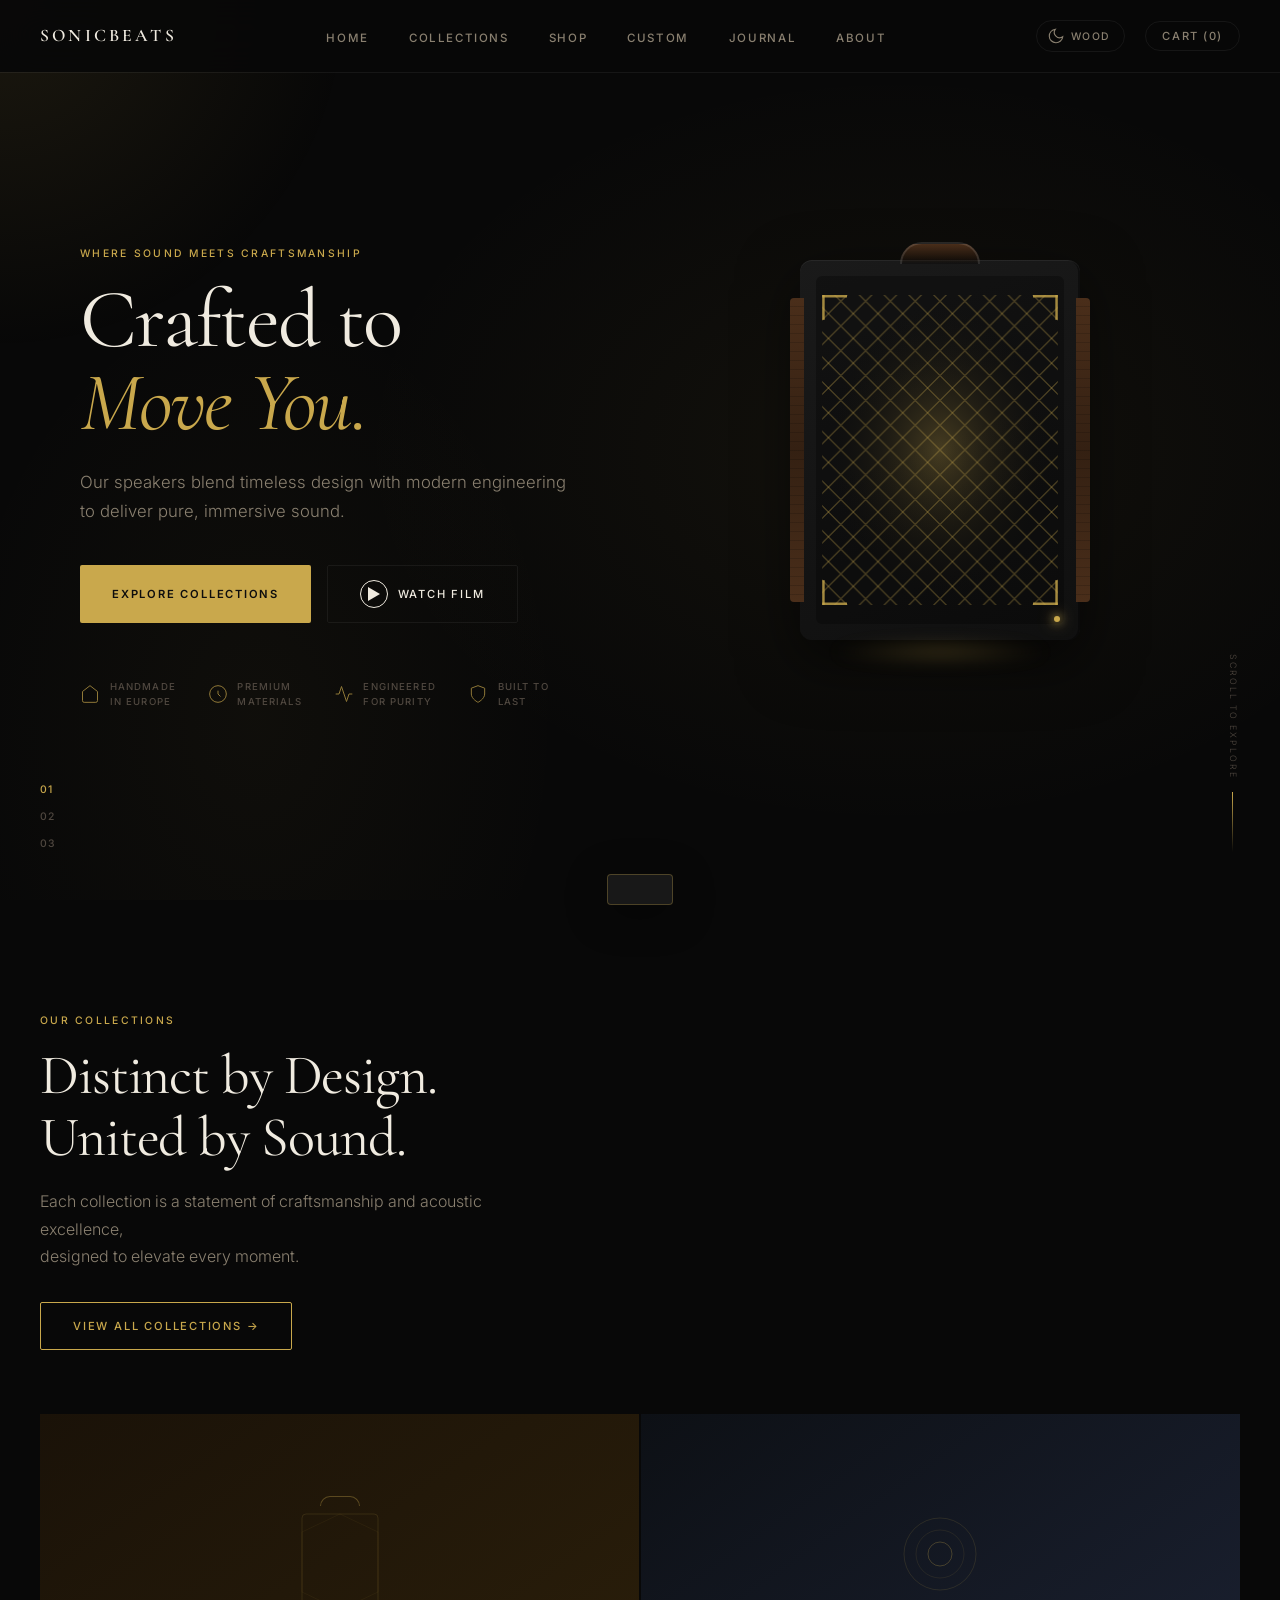
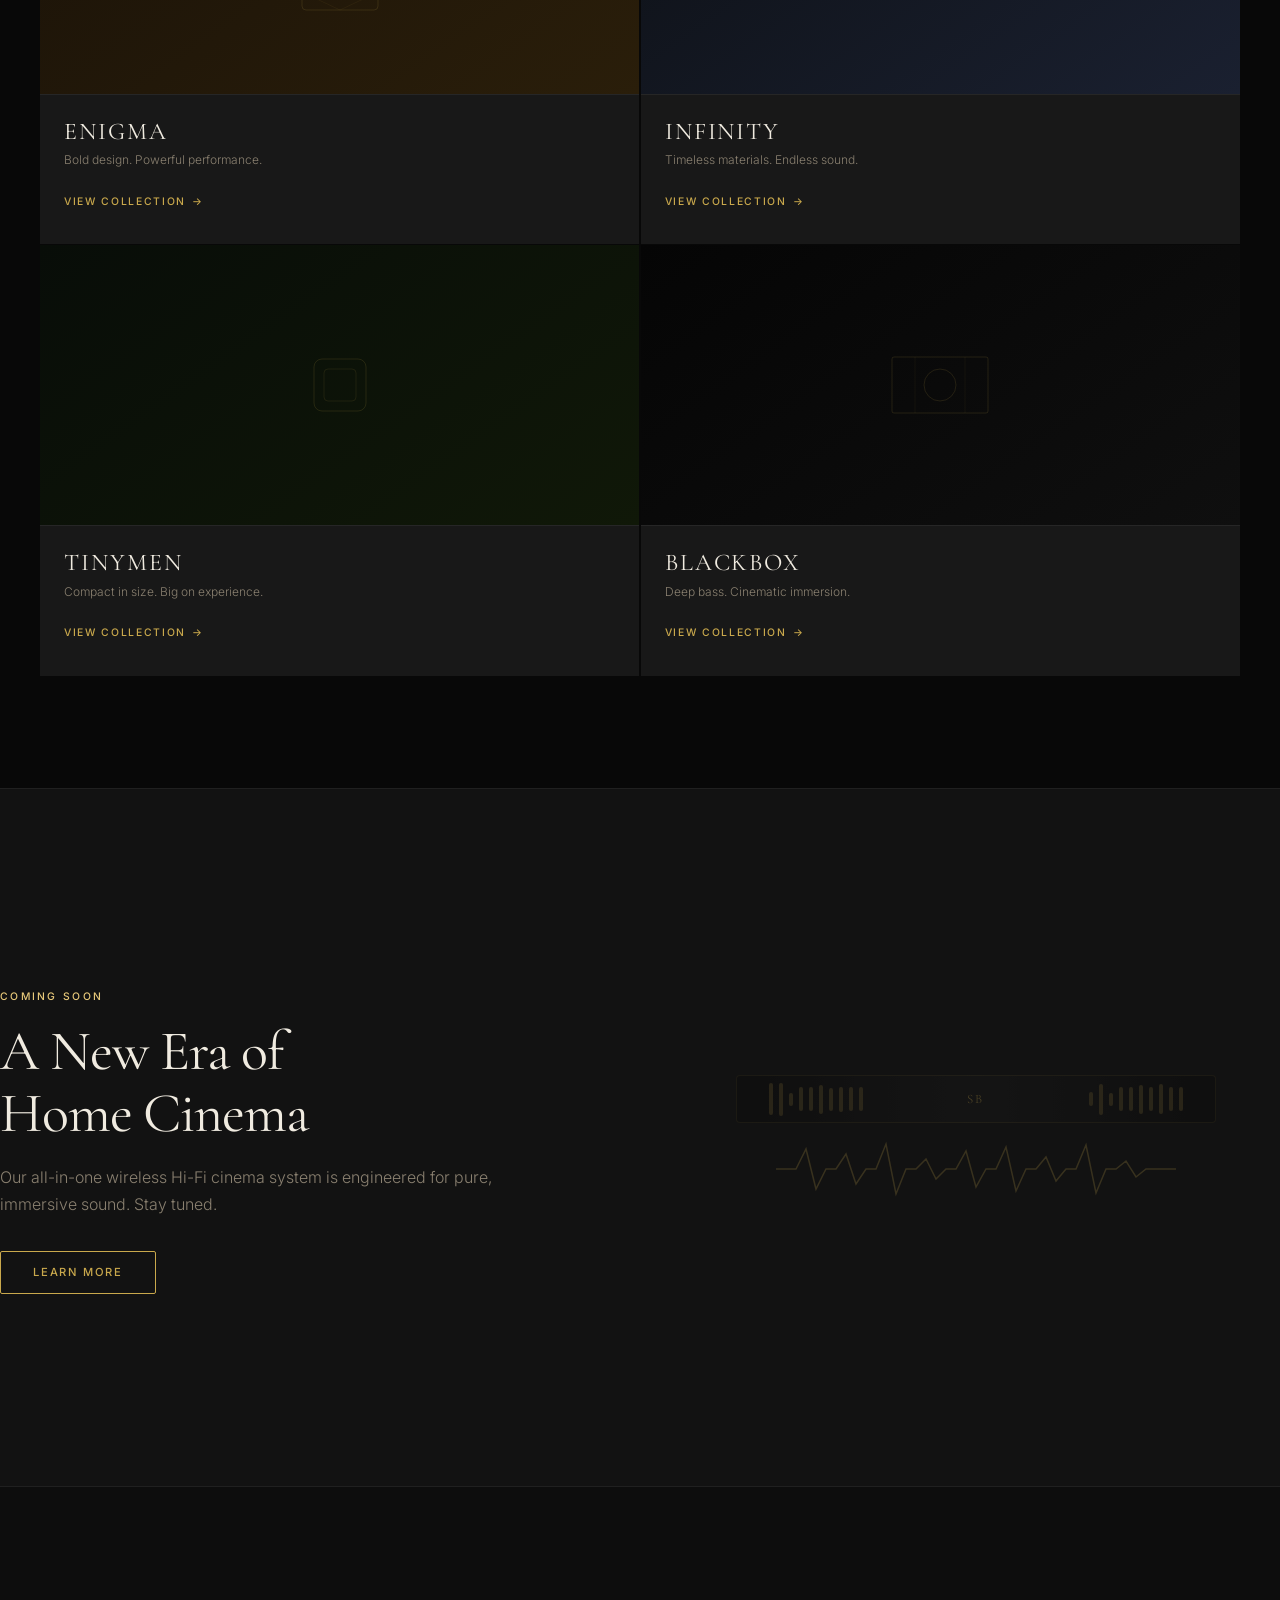
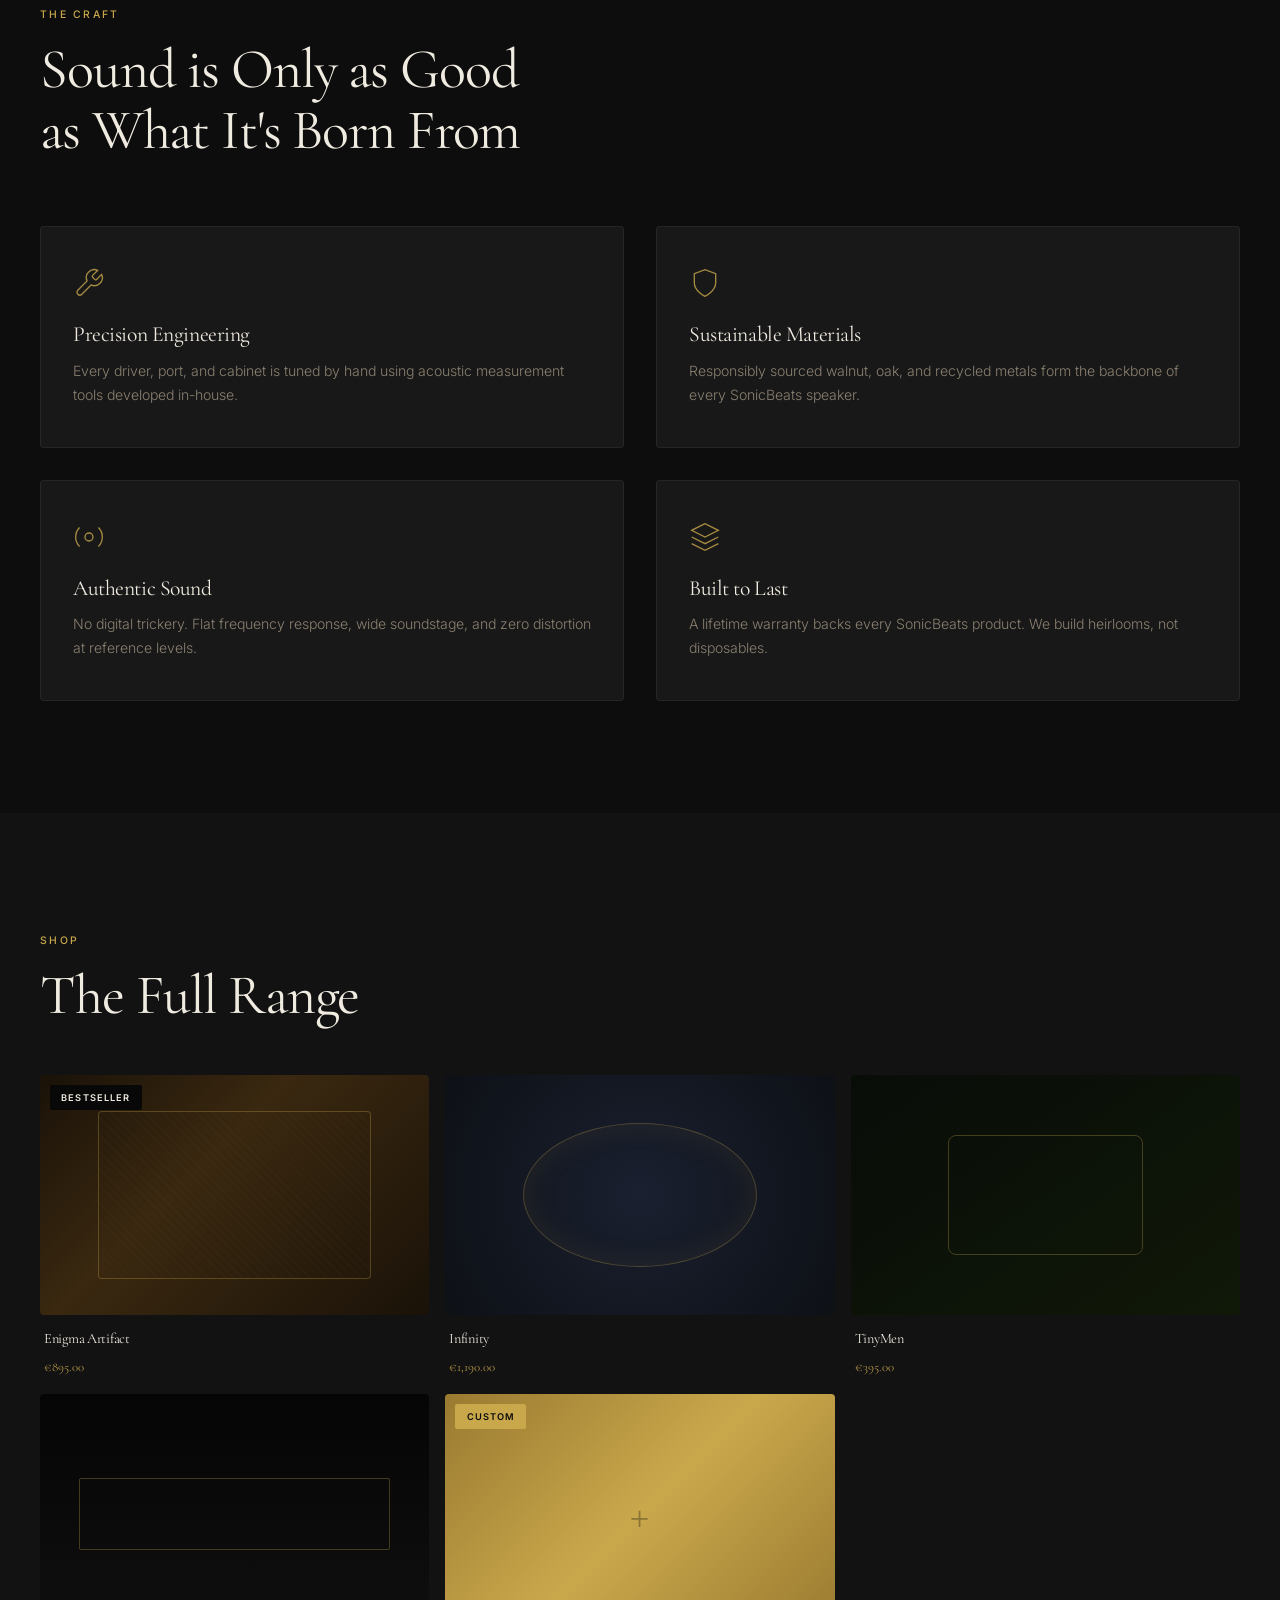
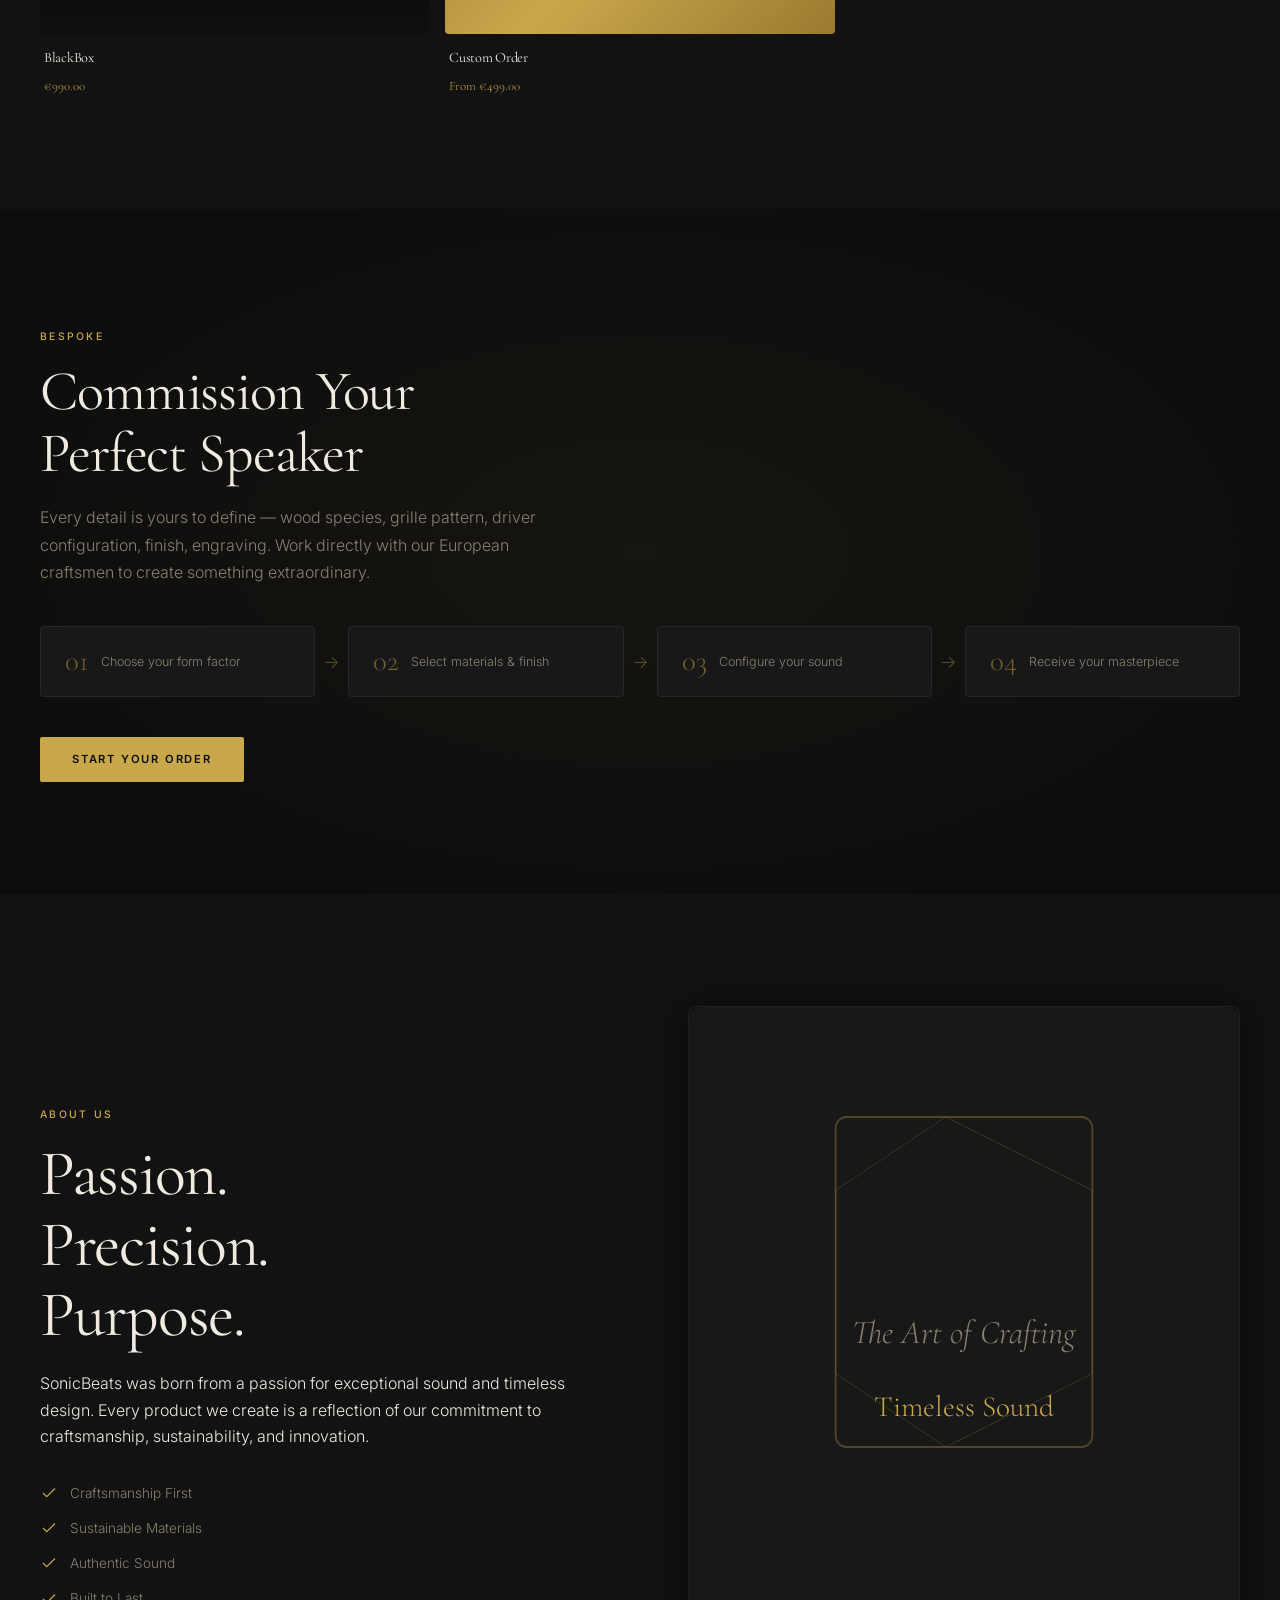
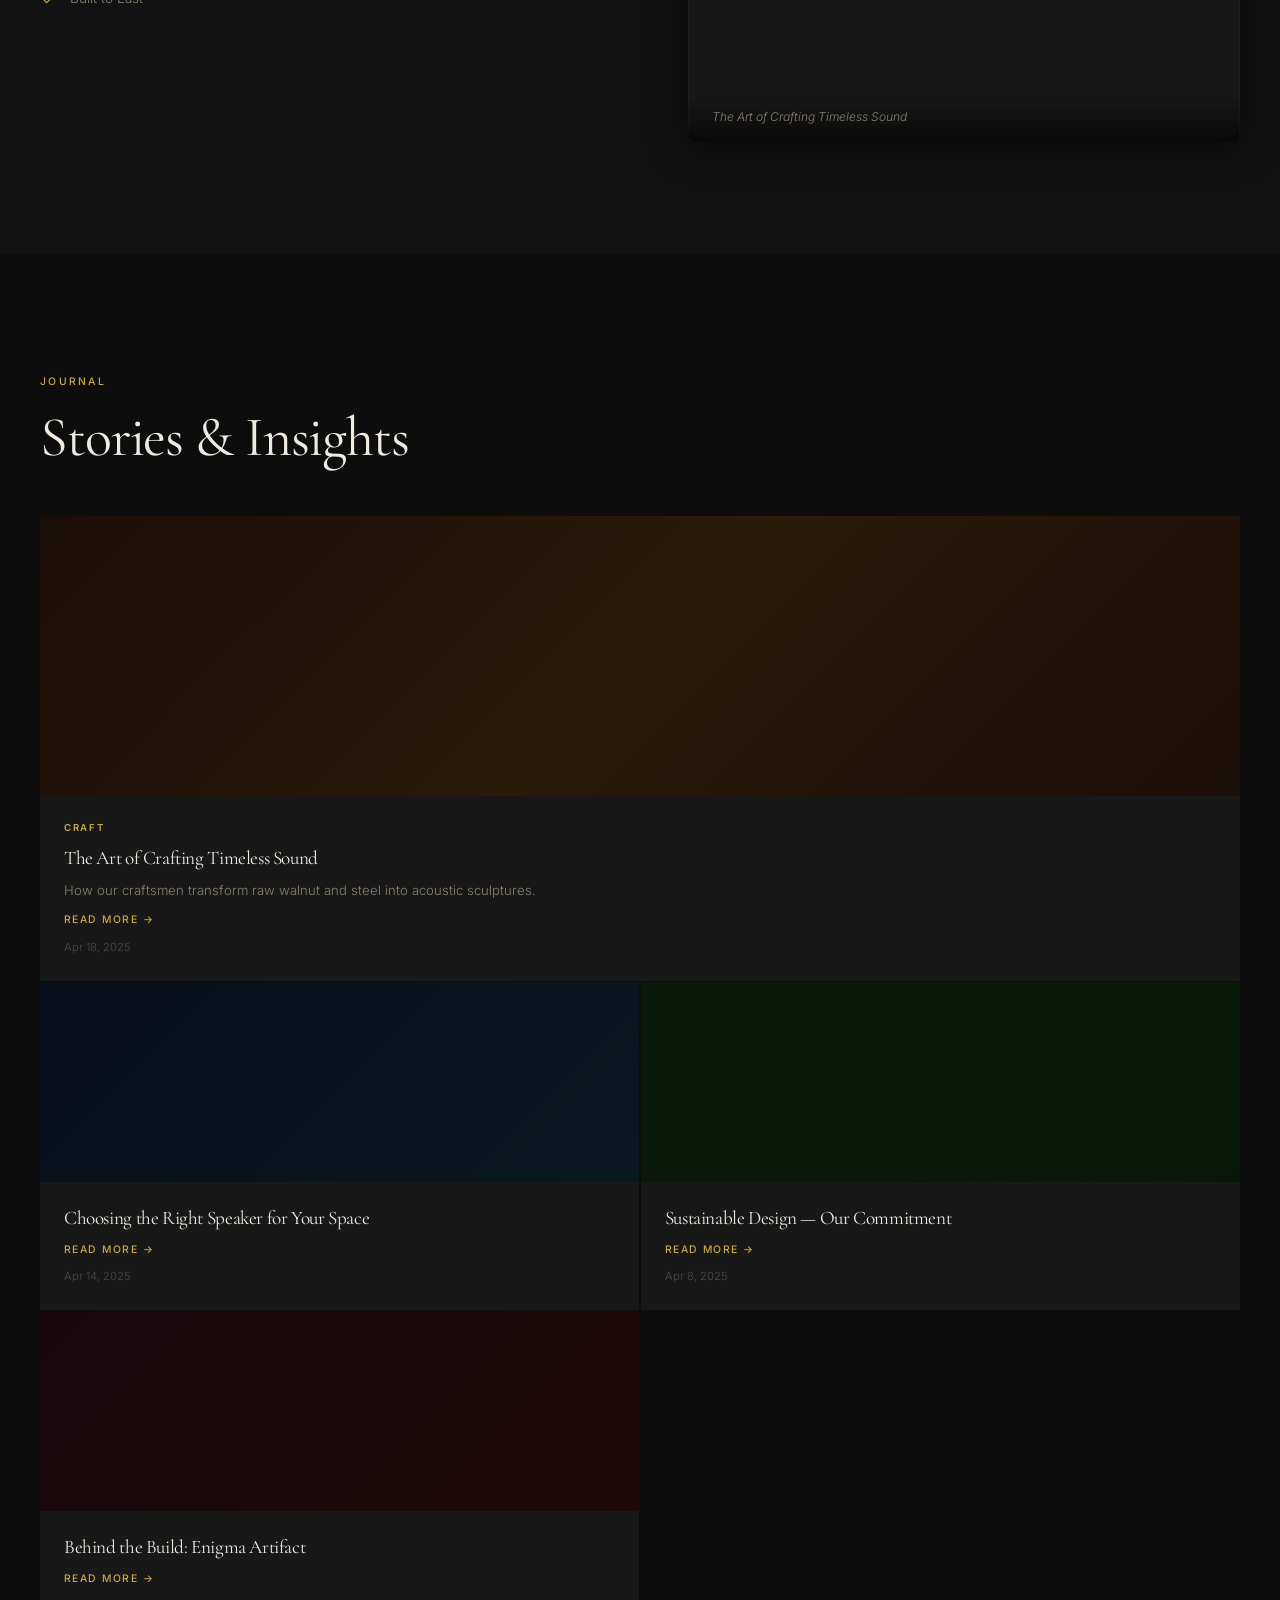
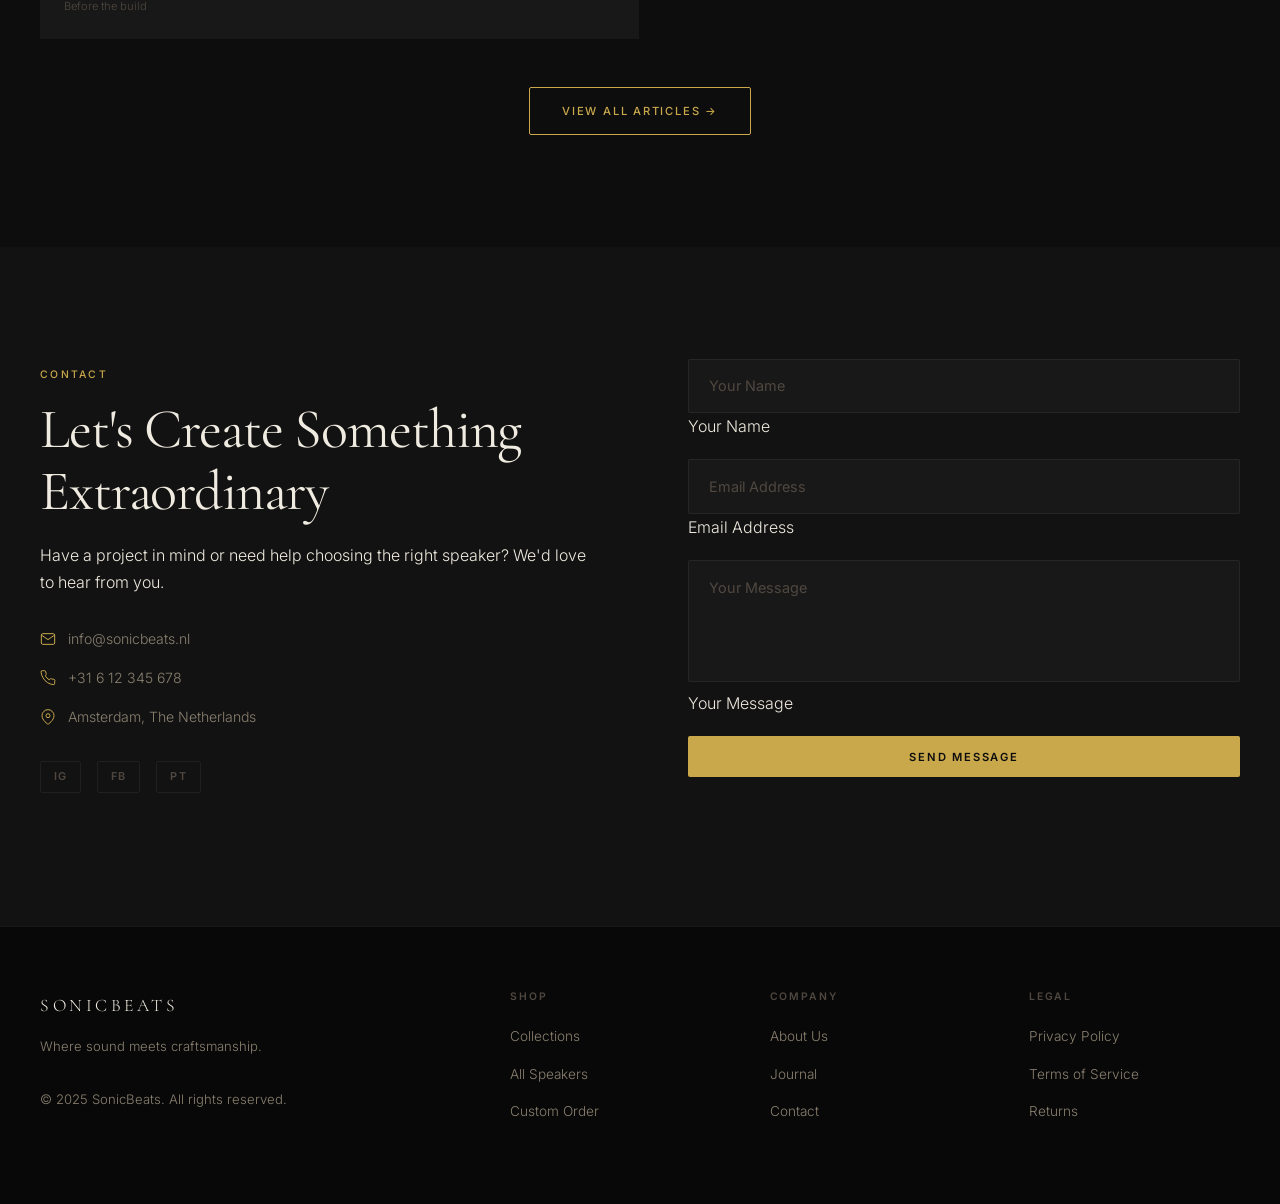
==== index.html @ d0ea94b8 "Initial Commit" ====
<!DOCTYPE html>
<html lang="en" data-theme="dark">
<head>
  <meta charset="UTF-8" />
  <meta name="viewport" content="width=device-width, initial-scale=1.0" />

  <!-- ============================================================
       PRIMARY SEO META
       Top-ranked keyword clusters for custom/luxury speaker search:
       1.  custom bluetooth speakers
       2.  handcrafted luxury speakers
       3.  bespoke audio equipment
       4.  artisan speaker design
       5.  premium custom sound system
       6.  handmade wooden speakers
       7.  personalized audio speakers
       8.  high-end custom speakers
       9.  custom speaker commission
       10. luxury handmade bluetooth speaker
  ============================================================ -->
  <title>SonicBeats — Handcrafted Custom Luxury Speakers | Bespoke Audio Equipment</title>
  <meta name="description" content="Commission a one-of-a-kind handcrafted Bluetooth speaker. SonicBeats blends artisan woodwork with premium audio engineering to deliver bespoke, luxury sound systems made in Europe." />
  <meta name="keywords" content="custom bluetooth speakers, handcrafted luxury speakers, bespoke audio equipment, artisan speaker design, premium custom sound system, handmade wooden speakers, personalized audio speakers, high-end custom speakers, custom speaker commission, luxury handmade bluetooth speaker, custom speaker order" />
  <meta name="author" content="SonicBeats" />
  <meta name="robots" content="index, follow" />
  <link rel="canonical" href="https://sonicbeats.com/" />

  <!-- Open Graph -->
  <meta property="og:type" content="website" />
  <meta property="og:title" content="SonicBeats — Handcrafted Custom Luxury Speakers" />
  <meta property="og:description" content="Commission a bespoke, handcrafted Bluetooth speaker. Premium audio meets artisan craftsmanship." />
  <meta property="og:url" content="https://sonicbeats.com/" />
  <meta property="og:site_name" content="SonicBeats" />

  <!-- Twitter Card -->
  <meta name="twitter:card" content="summary_large_image" />
  <meta name="twitter:title" content="SonicBeats — Handcrafted Custom Luxury Speakers" />
  <meta name="twitter:description" content="Commission a bespoke, handcrafted Bluetooth speaker. Premium audio meets artisan craftsmanship." />

  <!-- Fonts -->
  <link rel="preconnect" href="https://fonts.googleapis.com" />
  <link rel="preconnect" href="https://fonts.gstatic.com" crossorigin />
  <link href="https://fonts.googleapis.com/css2?family=Cormorant+Garamond:ital,wght@0,300;0,400;0,500;0,600;1,300;1,400&family=Inter:wght@300;400;500;600&family=Space+Grotesk:wght@300;400;500&display=swap" rel="stylesheet" />

  <!-- Styles -->
  <link rel="stylesheet" href="css/styles.css" />

  <!-- Structured Data -->
  <script type="application/ld+json">
  {
    "@context": "https://schema.org",
    "@type": "Store",
    "name": "SonicBeats",
    "description": "Handcrafted custom luxury Bluetooth speakers made in Europe",
    "url": "https://sonicbeats.com",
    "productLine": [
      { "@type": "Product", "name": "Enigma Artifact", "description": "Bold design. Powerful performance. Custom Bluetooth speaker." },
      { "@type": "Product", "name": "Infinity", "description": "Timeless materials. Endless sound." },
      { "@type": "Product", "name": "TinyMen", "description": "Compact in size. Big on experience." },
      { "@type": "Product", "name": "BlackBox", "description": "Deep bass. Cinematic immersion." }
    ]
  }
  </script>
</head>

<body>
  <!-- ── Ambient cursor light ── -->
  <div id="cursor-light" aria-hidden="true"></div>

  <!-- ── Cart drawer ── -->
  <aside id="cart-drawer" class="cart-drawer" aria-label="Shopping Cart" aria-hidden="true">
    <div class="cart-drawer__inner">
      <div class="cart-drawer__header">
        <span class="cart-drawer__title">Your Cart</span>
        <button class="cart-drawer__close" id="cart-close" aria-label="Close cart">✕</button>
      </div>
      <div class="cart-drawer__empty">
        <p>Your cart is empty.</p>
        <a href="#collections" class="btn btn--primary cart-drawer__cta">EXPLORE COLLECTIONS</a>
      </div>
    </div>
  </aside>
  <div id="cart-overlay" class="cart-overlay" aria-hidden="true"></div>

  <!-- ================================================================
       NAVIGATION
  ================================================================ -->
  <header id="site-header" class="site-header">
    <nav class="nav container" aria-label="Main navigation">
      <a href="#" class="nav__logo" aria-label="SonicBeats home">SONICBEATS</a>

      <ul class="nav__links" role="list">
        <li><a href="#" class="nav__link nav__link--active">Home</a></li>
        <li><a href="#collections" class="nav__link">Collections</a></li>
        <li><a href="#shop" class="nav__link">Shop</a></li>
        <li><a href="#custom" class="nav__link">Custom</a></li>
        <li><a href="#journal" class="nav__link">Journal</a></li>
        <li><a href="#about" class="nav__link">About</a></li>
      </ul>

      <div class="nav__actions">
        <!-- Theme toggle -->
        <button class="theme-toggle" id="theme-toggle" aria-label="Toggle light/dark mode" title="Toggle wood/dark theme">
          <span class="theme-toggle__icon theme-toggle__icon--dark">
            <!-- Moon icon -->
            <svg width="18" height="18" viewBox="0 0 24 24" fill="none" stroke="currentColor" stroke-width="1.5">
              <path d="M21 12.79A9 9 0 1 1 11.21 3a7 7 0 0 0 9.79 9.79z"/>
            </svg>
          </span>
          <span class="theme-toggle__icon theme-toggle__icon--light">
            <!-- Sun icon -->
            <svg width="18" height="18" viewBox="0 0 24 24" fill="none" stroke="currentColor" stroke-width="1.5">
              <circle cx="12" cy="12" r="5"/>
              <line x1="12" y1="1" x2="12" y2="3"/><line x1="12" y1="21" x2="12" y2="23"/>
              <line x1="4.22" y1="4.22" x2="5.64" y2="5.64"/><line x1="18.36" y1="18.36" x2="19.78" y2="19.78"/>
              <line x1="1" y1="12" x2="3" y2="12"/><line x1="21" y1="12" x2="23" y2="12"/>
              <line x1="4.22" y1="19.78" x2="5.64" y2="18.36"/><line x1="18.36" y1="5.64" x2="19.78" y2="4.22"/>
            </svg>
          </span>
          <span class="theme-toggle__label">WOOD</span>
        </button>

        <button class="nav__cart" id="cart-btn" aria-label="Open cart">
          CART (<span id="cart-count">0</span>)
        </button>

        <button class="nav__hamburger" id="menu-toggle" aria-label="Open menu" aria-expanded="false">
          <span></span><span></span><span></span>
        </button>
      </div>
    </nav>

    <!-- Mobile menu -->
    <div class="mobile-menu" id="mobile-menu" aria-hidden="true">
      <ul role="list">
        <li><a href="#" class="mobile-menu__link">Home</a></li>
        <li><a href="#collections" class="mobile-menu__link">Collections</a></li>
        <li><a href="#shop" class="mobile-menu__link">Shop</a></li>
        <li><a href="#custom" class="mobile-menu__link">Custom</a></li>
        <li><a href="#journal" class="mobile-menu__link">Journal</a></li>
        <li><a href="#about" class="mobile-menu__link">About</a></li>
      </ul>
    </div>
  </header>

  <!-- ================================================================
       MAIN CONTENT
  ================================================================ -->
  <main id="main">

    <!-- ── HERO ── -->
    <section id="hero" class="hero section--full">
      <div class="hero__content container reveal">
        <span class="eyebrow">WHERE SOUND MEETS CRAFTSMANSHIP</span>
        <h1 class="hero__headline">
          Crafted to<br />
          <em class="hero__headline--accent">Move You.</em>
        </h1>
        <p class="hero__sub">
          Our speakers blend timeless design with modern engineering<br />
          to deliver pure, immersive sound.
        </p>
        <div class="hero__cta">
          <a href="#collections" class="btn btn--primary">EXPLORE COLLECTIONS</a>
          <button class="btn btn--ghost" id="watch-film-btn">
            <span class="btn--ghost__play">
              <svg width="12" height="14" viewBox="0 0 12 14" fill="currentColor"><path d="M0 0l12 7-12 7z"/></svg>
            </span>
            WATCH FILM
          </button>
        </div>
        <div class="hero__badges">
          <div class="hero__badge">
            <svg width="20" height="20" viewBox="0 0 24 24" fill="none" stroke="currentColor" stroke-width="1.2"><path d="M3 9l9-7 9 7v11a2 2 0 0 1-2 2H5a2 2 0 0 1-2-2z"/></svg>
            <span>HANDMADE<br />IN EUROPE</span>
          </div>
          <div class="hero__badge">
            <svg width="20" height="20" viewBox="0 0 24 24" fill="none" stroke="currentColor" stroke-width="1.2"><circle cx="12" cy="12" r="10"/><path d="M12 8v4l3 3"/></svg>
            <span>PREMIUM<br />MATERIALS</span>
          </div>
          <div class="hero__badge">
            <svg width="20" height="20" viewBox="0 0 24 24" fill="none" stroke="currentColor" stroke-width="1.2"><polyline points="22 12 18 12 15 21 9 3 6 12 2 12"/></svg>
            <span>ENGINEERED<br />FOR PURITY</span>
          </div>
          <div class="hero__badge">
            <svg width="20" height="20" viewBox="0 0 24 24" fill="none" stroke="currentColor" stroke-width="1.2"><path d="M12 22s8-4 8-10V5l-8-3-8 3v7c0 6 8 10 8 10z"/></svg>
            <span>BUILT TO<br />LAST</span>
          </div>
        </div>
      </div>

      <!-- Animated speaker -->
      <div class="hero__visual">
        <div class="speaker-stage" id="hero-speaker" role="img" aria-label="SonicBeats Enigma Artifact speaker">
          <div class="speaker-body">
            <div class="speaker-handle"></div>
            <div class="speaker-face">
              <!-- Geometric lattice grille -->
              <svg class="speaker-grille" viewBox="0 0 200 260" xmlns="http://www.w3.org/2000/svg" aria-hidden="true">
                <defs>
                  <pattern id="lattice" x="0" y="0" width="20" height="20" patternUnits="userSpaceOnUse">
                    <path d="M0,10 L10,0 L20,10 L10,20 Z" fill="none" stroke="currentColor" stroke-width="0.8" opacity="0.6"/>
                  </pattern>
                  <radialGradient id="grillGlow" cx="50%" cy="50%" r="50%">
                    <stop offset="0%" stop-color="var(--accent-gold)" stop-opacity="0.3"/>
                    <stop offset="100%" stop-color="transparent"/>
                  </radialGradient>
                </defs>
                <rect x="5" y="5" width="190" height="250" rx="8" fill="url(#lattice)" />
                <rect x="5" y="5" width="190" height="250" rx="8" fill="url(#grillGlow)" />
                <!-- Corner accents -->
                <rect x="5" y="5" width="20" height="2" fill="var(--accent-gold)" opacity="0.8"/>
                <rect x="5" y="5" width="2" height="20" fill="var(--accent-gold)" opacity="0.8"/>
                <rect x="175" y="5" width="20" height="2" fill="var(--accent-gold)" opacity="0.8"/>
                <rect x="193" y="5" width="2" height="20" fill="var(--accent-gold)" opacity="0.8"/>
                <rect x="5" y="253" width="20" height="2" fill="var(--accent-gold)" opacity="0.8"/>
                <rect x="5" y="235" width="2" height="20" fill="var(--accent-gold)" opacity="0.8"/>
                <rect x="175" y="253" width="20" height="2" fill="var(--accent-gold)" opacity="0.8"/>
                <rect x="193" y="235" width="2" height="20" fill="var(--accent-gold)" opacity="0.8"/>
              </svg>
            </div>
            <div class="speaker-side-panel speaker-side-panel--left">
              <div class="speaker-wood-grain"></div>
            </div>
            <div class="speaker-side-panel speaker-side-panel--right">
              <div class="speaker-wood-grain"></div>
            </div>
            <!-- Glowing base -->
            <div class="speaker-base-glow"></div>
            <!-- Status light -->
            <div class="speaker-status-light"></div>
          </div>
          <!-- Ambient rings -->
          <div class="speaker-ring speaker-ring--1" aria-hidden="true"></div>
          <div class="speaker-ring speaker-ring--2" aria-hidden="true"></div>
          <div class="speaker-ring speaker-ring--3" aria-hidden="true"></div>
        </div>
      </div>

      <!-- Scroll indicator -->
      <div class="hero__scroll-cue" aria-hidden="true">
        <span>SCROLL TO EXPLORE</span>
        <div class="scroll-line"></div>
      </div>

      <!-- Slide numbers -->
      <div class="hero__slides" aria-hidden="true">
        <span class="hero__slide hero__slide--active">01</span>
        <span class="hero__slide">02</span>
        <span class="hero__slide">03</span>
      </div>
    </section>

    <!-- ── COLLECTIONS ── -->
    <section id="collections" class="collections section">
      <div class="container">
        <div class="collections__header reveal">
          <span class="eyebrow">OUR COLLECTIONS</span>
          <h2 class="section-title">Distinct by Design.<br />United by Sound.</h2>
          <p class="section-sub">Each collection is a statement of craftsmanship and acoustic excellence,<br />designed to elevate every moment.</p>
          <a href="#shop" class="btn btn--outline">VIEW ALL COLLECTIONS &rarr;</a>
        </div>

        <div class="collections__grid">

          <div class="collection-card reveal" data-delay="0" tabindex="0" role="article" aria-label="Enigma collection">
            <div class="collection-card__inner">
              <div class="collection-card__front">
                <div class="collection-card__visual collection-card__visual--enigma">
                  <div class="mini-speaker mini-speaker--enigma">
                    <div class="mini-speaker__handle"></div>
                    <div class="mini-speaker__body">
                      <svg viewBox="0 0 80 100" class="mini-grille"><rect x="2" y="2" width="76" height="96" rx="4" fill="none" stroke="currentColor" stroke-width="0.5" opacity="0.4"/><path d="M2,20 L40,2 L78,20 L78,80 L40,98 L2,80 Z" fill="none" stroke="currentColor" stroke-width="0.3" opacity="0.3"/></svg>
                    </div>
                  </div>
                </div>
                <div class="collection-card__info">
                  <h3 class="collection-card__name">ENIGMA</h3>
                  <p class="collection-card__tagline">Bold design. Powerful performance.</p>
                  <a href="#" class="collection-card__link">VIEW COLLECTION</a>
                </div>
              </div>
              <div class="collection-card__hover-overlay">
                <p>Starting from <strong>€895</strong></p>
                <ul>
                  <li>Battery: 18 hours</li>
                  <li>Bluetooth 5.0</li>
                  <li>Handcrafted walnut & steel</li>
                </ul>
                <a href="#" class="btn btn--primary btn--sm">EXPLORE</a>
              </div>
            </div>
          </div>

          <div class="collection-card reveal" data-delay="100" tabindex="0" role="article" aria-label="Infinity collection">
            <div class="collection-card__inner">
              <div class="collection-card__front">
                <div class="collection-card__visual collection-card__visual--infinity">
                  <div class="mini-speaker mini-speaker--infinity">
                    <div class="mini-speaker__body mini-speaker__body--round">
                      <svg viewBox="0 0 80 80" class="mini-grille"><circle cx="40" cy="40" r="36" fill="none" stroke="currentColor" stroke-width="0.5" opacity="0.4"/><circle cx="40" cy="40" r="24" fill="none" stroke="currentColor" stroke-width="0.5" opacity="0.3"/><circle cx="40" cy="40" r="12" fill="none" stroke="currentColor" stroke-width="0.8" opacity="0.5"/></svg>
                    </div>
                  </div>
                </div>
                <div class="collection-card__info">
                  <h3 class="collection-card__name">INFINITY</h3>
                  <p class="collection-card__tagline">Timeless materials. Endless sound.</p>
                  <a href="#" class="collection-card__link">VIEW COLLECTION</a>
                </div>
              </div>
              <div class="collection-card__hover-overlay">
                <p>Starting from <strong>€1,190</strong></p>
                <ul>
                  <li>360° omnidirectional sound</li>
                  <li>Marble & brass finish</li>
                  <li>Wi-Fi + Bluetooth 5.2</li>
                </ul>
                <a href="#" class="btn btn--primary btn--sm">EXPLORE</a>
              </div>
            </div>
          </div>

          <div class="collection-card reveal" data-delay="200" tabindex="0" role="article" aria-label="TinyMen collection">
            <div class="collection-card__inner">
              <div class="collection-card__front">
                <div class="collection-card__visual collection-card__visual--tinymen">
                  <div class="mini-speaker mini-speaker--tinymen">
                    <div class="mini-speaker__body mini-speaker__body--compact">
                      <svg viewBox="0 0 60 60" class="mini-grille"><rect x="4" y="4" width="52" height="52" rx="8" fill="none" stroke="currentColor" stroke-width="0.5" opacity="0.4"/><rect x="14" y="14" width="32" height="32" rx="4" fill="none" stroke="currentColor" stroke-width="0.5" opacity="0.3"/></svg>
                    </div>
                  </div>
                </div>
                <div class="collection-card__info">
                  <h3 class="collection-card__name">TINYMEN</h3>
                  <p class="collection-card__tagline">Compact in size. Big on experience.</p>
                  <a href="#" class="collection-card__link">VIEW COLLECTION</a>
                </div>
              </div>
              <div class="collection-card__hover-overlay">
                <p>Starting from <strong>€395</strong></p>
                <ul>
                  <li>Pocket-sized powerhouse</li>
                  <li>IP67 waterproof</li>
                  <li>30h battery life</li>
                </ul>
                <a href="#" class="btn btn--primary btn--sm">EXPLORE</a>
              </div>
            </div>
          </div>

          <div class="collection-card reveal" data-delay="300" tabindex="0" role="article" aria-label="BlackBox collection">
            <div class="collection-card__inner">
              <div class="collection-card__front">
                <div class="collection-card__visual collection-card__visual--blackbox">
                  <div class="mini-speaker mini-speaker--blackbox">
                    <div class="mini-speaker__body mini-speaker__body--wide">
                      <svg viewBox="0 0 100 60" class="mini-grille"><rect x="2" y="2" width="96" height="56" rx="2" fill="none" stroke="currentColor" stroke-width="0.5" opacity="0.4"/><line x1="25" y1="2" x2="25" y2="58" stroke="currentColor" stroke-width="0.3" opacity="0.3"/><line x1="75" y1="2" x2="75" y2="58" stroke="currentColor" stroke-width="0.3" opacity="0.3"/><circle cx="50" cy="30" r="16" fill="none" stroke="currentColor" stroke-width="0.5" opacity="0.4"/></svg>
                    </div>
                  </div>
                </div>
                <div class="collection-card__info">
                  <h3 class="collection-card__name">BLACKBOX</h3>
                  <p class="collection-card__tagline">Deep bass. Cinematic immersion.</p>
                  <a href="#" class="collection-card__link">VIEW COLLECTION</a>
                </div>
              </div>
              <div class="collection-card__hover-overlay">
                <p>Starting from <strong>€990</strong></p>
                <ul>
                  <li>Subwoofer integrated</li>
                  <li>Matte carbon finish</li>
                  <li>Room-filling stereo</li>
                </ul>
                <a href="#" class="btn btn--primary btn--sm">EXPLORE</a>
              </div>
            </div>
          </div>

        </div>
      </div>
    </section>

    <!-- ── CINEMA TEASER ── -->
    <section id="cinema" class="cinema section">
      <div class="cinema__bg" aria-hidden="true">
        <div class="cinema__speaker-bar">
          <div class="cinema__bar-body">
            <div class="cinema__bar-ports">
              <span></span><span></span><span></span><span></span><span></span>
              <span></span><span></span><span></span><span></span><span></span>
            </div>
            <div class="cinema__bar-center">
              <div class="cinema__bar-logo">SB</div>
            </div>
            <div class="cinema__bar-ports">
              <span></span><span></span><span></span><span></span><span></span>
              <span></span><span></span><span></span><span></span><span></span>
            </div>
          </div>
          <!-- Soundwave SVG animation -->
          <svg class="cinema__wave" viewBox="0 0 400 60" xmlns="http://www.w3.org/2000/svg" aria-hidden="true">
            <polyline class="wave-line" points="0,30 20,30 30,10 40,50 50,30 60,30 70,15 80,45 90,30 100,30 110,5 120,55 130,30 140,30 150,20 160,40 170,30 180,30 190,12 200,48 210,30 220,30 230,8 240,52 250,30 260,30 270,18 280,42 290,30 300,30 310,6 320,54 330,30 340,30 350,22 360,38 370,30 380,30 400,30" fill="none" stroke="var(--accent-gold)" stroke-width="1.5" opacity="0.6"/>
          </svg>
        </div>
      </div>
      <div class="cinema__content container reveal">
        <span class="eyebrow">COMING SOON</span>
        <h2 class="section-title">A New Era of<br />Home Cinema</h2>
        <p class="section-sub">Our all-in-one wireless Hi-Fi cinema system is engineered for pure, immersive sound. Stay tuned.</p>
        <button class="btn btn--outline">LEARN MORE</button>
      </div>
    </section>

    <!-- ── CRAFTSMANSHIP FEATURES ── -->
    <section id="craft" class="craft section">
      <div class="container">
        <div class="craft__header reveal">
          <span class="eyebrow">THE CRAFT</span>
          <h2 class="section-title">Sound is Only as Good<br />as What It's Born From</h2>
        </div>
        <div class="craft__grid">
          <div class="craft__item reveal" data-delay="0">
            <div class="craft__icon">
              <svg width="32" height="32" viewBox="0 0 24 24" fill="none" stroke="currentColor" stroke-width="1">
                <path d="M14.7 6.3a1 1 0 0 0 0 1.4l1.6 1.6a1 1 0 0 0 1.4 0l3.77-3.77a6 6 0 0 1-7.94 7.94l-6.91 6.91a2.12 2.12 0 0 1-3-3l6.91-6.91a6 6 0 0 1 7.94-7.94l-3.76 3.76z"/>
              </svg>
            </div>
            <h3>Precision Engineering</h3>
            <p>Every driver, port, and cabinet is tuned by hand using acoustic measurement tools developed in-house.</p>
          </div>
          <div class="craft__item reveal" data-delay="100">
            <div class="craft__icon">
              <svg width="32" height="32" viewBox="0 0 24 24" fill="none" stroke="currentColor" stroke-width="1">
                <path d="M12 22s8-4 8-10V5l-8-3-8 3v7c0 6 8 10 8 10z"/>
              </svg>
            </div>
            <h3>Sustainable Materials</h3>
            <p>Responsibly sourced walnut, oak, and recycled metals form the backbone of every SonicBeats speaker.</p>
          </div>
          <div class="craft__item reveal" data-delay="200">
            <div class="craft__icon">
              <svg width="32" height="32" viewBox="0 0 24 24" fill="none" stroke="currentColor" stroke-width="1">
                <circle cx="12" cy="12" r="3"/><path d="M19.07 4.93a10 10 0 0 1 0 14.14M4.93 4.93a10 10 0 0 0 0 14.14"/>
              </svg>
            </div>
            <h3>Authentic Sound</h3>
            <p>No digital trickery. Flat frequency response, wide soundstage, and zero distortion at reference levels.</p>
          </div>
          <div class="craft__item reveal" data-delay="300">
            <div class="craft__icon">
              <svg width="32" height="32" viewBox="0 0 24 24" fill="none" stroke="currentColor" stroke-width="1">
                <path d="M12 2L2 7l10 5 10-5-10-5zM2 17l10 5 10-5M2 12l10 5 10-5"/>
              </svg>
            </div>
            <h3>Built to Last</h3>
            <p>A lifetime warranty backs every SonicBeats product. We build heirlooms, not disposables.</p>
          </div>
        </div>
      </div>
    </section>

    <!-- ── SHOP PREVIEW ── -->
    <section id="shop" class="shop section">
      <div class="container">
        <div class="shop__header reveal">
          <span class="eyebrow">SHOP</span>
          <h2 class="section-title">The Full Range</h2>
        </div>
        <div class="shop__grid">
          <article class="product-card reveal" data-delay="0" tabindex="0">
            <div class="product-card__img product-card__img--enigma">
              <div class="product-card__badge">BESTSELLER</div>
              <div class="product-card__quick-add">
                <button class="btn btn--primary btn--sm add-to-cart" data-name="Enigma Artifact" data-price="895">ADD TO CART</button>
              </div>
            </div>
            <div class="product-card__info">
              <h3>Enigma Artifact</h3>
              <span class="product-card__price">€895.00</span>
            </div>
          </article>
          <article class="product-card reveal" data-delay="100" tabindex="0">
            <div class="product-card__img product-card__img--infinity">
              <div class="product-card__quick-add">
                <button class="btn btn--primary btn--sm add-to-cart" data-name="Infinity" data-price="1190">ADD TO CART</button>
              </div>
            </div>
            <div class="product-card__info">
              <h3>Infinity</h3>
              <span class="product-card__price">€1,190.00</span>
            </div>
          </article>
          <article class="product-card reveal" data-delay="200" tabindex="0">
            <div class="product-card__img product-card__img--tinymen">
              <div class="product-card__quick-add">
                <button class="btn btn--primary btn--sm add-to-cart" data-name="TinyMen" data-price="395">ADD TO CART</button>
              </div>
            </div>
            <div class="product-card__info">
              <h3>TinyMen</h3>
              <span class="product-card__price">€395.00</span>
            </div>
          </article>
          <article class="product-card reveal" data-delay="300" tabindex="0">
            <div class="product-card__img product-card__img--blackbox">
              <div class="product-card__quick-add">
                <button class="btn btn--primary btn--sm add-to-cart" data-name="BlackBox" data-price="990">ADD TO CART</button>
              </div>
            </div>
            <div class="product-card__info">
              <h3>BlackBox</h3>
              <span class="product-card__price">€990.00</span>
            </div>
          </article>
          <article class="product-card reveal" data-delay="400" tabindex="0">
            <div class="product-card__img product-card__img--custom">
              <div class="product-card__badge product-card__badge--gold">CUSTOM</div>
              <div class="product-card__quick-add">
                <a href="#custom" class="btn btn--primary btn--sm">CONFIGURE</a>
              </div>
            </div>
            <div class="product-card__info">
              <h3>Custom Order</h3>
              <span class="product-card__price">From €499.00</span>
            </div>
          </article>
        </div>
      </div>
    </section>

    <!-- ── CUSTOM ORDER CTA ── -->
    <section id="custom" class="custom-cta section">
      <div class="custom-cta__bg" aria-hidden="true"></div>
      <div class="container">
        <div class="custom-cta__content reveal">
          <span class="eyebrow">BESPOKE</span>
          <h2 class="section-title">Commission Your<br />Perfect Speaker</h2>
          <p class="section-sub">Every detail is yours to define — wood species, grille pattern, driver configuration, finish, engraving. Work directly with our European craftsmen to create something extraordinary.</p>
          <div class="custom-cta__steps">
            <div class="custom-step"><span class="custom-step__num">01</span><p>Choose your form factor</p></div>
            <div class="custom-step__arrow">&rarr;</div>
            <div class="custom-step"><span class="custom-step__num">02</span><p>Select materials &amp; finish</p></div>
            <div class="custom-step__arrow">&rarr;</div>
            <div class="custom-step"><span class="custom-step__num">03</span><p>Configure your sound</p></div>
            <div class="custom-step__arrow">&rarr;</div>
            <div class="custom-step"><span class="custom-step__num">04</span><p>Receive your masterpiece</p></div>
          </div>
          <a href="#contact" class="btn btn--primary">START YOUR ORDER</a>
        </div>
      </div>
    </section>

    <!-- ── ABOUT ── -->
    <section id="about" class="about section">
      <div class="container">
        <div class="about__grid">
          <div class="about__text reveal">
            <span class="eyebrow">ABOUT US</span>
            <h2 class="section-title">Passion.<br />Precision.<br />Purpose.</h2>
            <p>SonicBeats was born from a passion for exceptional sound and timeless design. Every product we create is a reflection of our commitment to craftsmanship, sustainability, and innovation.</p>
            <div class="about__values">
              <div class="about__value">
                <svg width="18" height="18" viewBox="0 0 24 24" fill="none" stroke="currentColor" stroke-width="1.5"><polyline points="20 6 9 17 4 12"/></svg>
                <span>Craftsmanship First</span>
              </div>
              <div class="about__value">
                <svg width="18" height="18" viewBox="0 0 24 24" fill="none" stroke="currentColor" stroke-width="1.5"><polyline points="20 6 9 17 4 12"/></svg>
                <span>Sustainable Materials</span>
              </div>
              <div class="about__value">
                <svg width="18" height="18" viewBox="0 0 24 24" fill="none" stroke="currentColor" stroke-width="1.5"><polyline points="20 6 9 17 4 12"/></svg>
                <span>Authentic Sound</span>
              </div>
              <div class="about__value">
                <svg width="18" height="18" viewBox="0 0 24 24" fill="none" stroke="currentColor" stroke-width="1.5"><polyline points="20 6 9 17 4 12"/></svg>
                <span>Built to Last</span>
              </div>
            </div>
          </div>
          <div class="about__visual reveal" data-delay="200">
            <div class="about__img-wrap">
              <div class="about__img-placeholder">
                <!-- Craftsman hands SVG illustration -->
                <svg viewBox="0 0 300 400" fill="none" xmlns="http://www.w3.org/2000/svg" aria-hidden="true">
                  <rect width="300" height="400" rx="8" fill="var(--bg-card)"/>
                  <text x="50%" y="45%" dominant-baseline="middle" text-anchor="middle" fill="var(--text-secondary)" font-family="'Cormorant Garamond', serif" font-size="18" font-style="italic">The Art of Crafting</text>
                  <text x="50%" y="55%" dominant-baseline="middle" text-anchor="middle" fill="var(--accent-gold)" font-family="'Cormorant Garamond', serif" font-size="16">Timeless Sound</text>
                  <!-- Decorative speaker outline -->
                  <rect x="80" y="60" width="140" height="180" rx="6" stroke="var(--accent-gold)" stroke-width="1" opacity="0.3"/>
                  <path d="M80,100 L140,60 L220,100 L220,200 L140,240 L80,200 Z" stroke="var(--accent-gold)" stroke-width="0.5" opacity="0.2" fill="none"/>
                </svg>
              </div>
              <div class="about__img-caption">The Art of Crafting Timeless Sound</div>
            </div>
          </div>
        </div>
      </div>
    </section>

    <!-- ── JOURNAL ── -->
    <section id="journal" class="journal section">
      <div class="container">
        <div class="journal__header reveal">
          <span class="eyebrow">JOURNAL</span>
          <h2 class="section-title">Stories &amp; Insights</h2>
        </div>
        <div class="journal__grid">
          <article class="journal-card journal-card--featured reveal" tabindex="0">
            <div class="journal-card__img journal-card__img--1"></div>
            <div class="journal-card__content">
              <span class="journal-card__category">CRAFT</span>
              <h3>The Art of Crafting Timeless Sound</h3>
              <p>How our craftsmen transform raw walnut and steel into acoustic sculptures.</p>
              <a href="#" class="journal-card__link">READ MORE &rarr;</a>
              <time class="journal-card__date">Apr 18, 2025</time>
            </div>
          </article>
          <article class="journal-card reveal" data-delay="100" tabindex="0">
            <div class="journal-card__img journal-card__img--2"></div>
            <div class="journal-card__content">
              <h3>Choosing the Right Speaker for Your Space</h3>
              <a href="#" class="journal-card__link">READ MORE &rarr;</a>
              <time class="journal-card__date">Apr 14, 2025</time>
            </div>
          </article>
          <article class="journal-card reveal" data-delay="200" tabindex="0">
            <div class="journal-card__img journal-card__img--3"></div>
            <div class="journal-card__content">
              <h3>Sustainable Design — Our Commitment</h3>
              <a href="#" class="journal-card__link">READ MORE &rarr;</a>
              <time class="journal-card__date">Apr 8, 2025</time>
            </div>
          </article>
          <article class="journal-card reveal" data-delay="300" tabindex="0">
            <div class="journal-card__img journal-card__img--4"></div>
            <div class="journal-card__content">
              <h3>Behind the Build: Enigma Artifact</h3>
              <a href="#" class="journal-card__link">READ MORE &rarr;</a>
              <time class="journal-card__date">Before the build</time>
            </div>
          </article>
        </div>
        <div class="journal__footer reveal">
          <a href="#" class="btn btn--outline">VIEW ALL ARTICLES &rarr;</a>
        </div>
      </div>
    </section>

    <!-- ── CONTACT ── -->
    <section id="contact" class="contact section">
      <div class="container">
        <div class="contact__grid">
          <div class="contact__text reveal">
            <span class="eyebrow">CONTACT</span>
            <h2 class="section-title">Let's Create Something Extraordinary</h2>
            <p>Have a project in mind or need help choosing the right speaker? We'd love to hear from you.</p>
            <div class="contact__details">
              <div class="contact__detail">
                <svg width="16" height="16" viewBox="0 0 24 24" fill="none" stroke="currentColor" stroke-width="1.5"><path d="M4 4h16c1.1 0 2 .9 2 2v12c0 1.1-.9 2-2 2H4c-1.1 0-2-.9-2-2V6c0-1.1.9-2 2-2z"/><polyline points="22,6 12,13 2,6"/></svg>
                <a href="mailto:info@sonicbeats.nl">info@sonicbeats.nl</a>
              </div>
              <div class="contact__detail">
                <svg width="16" height="16" viewBox="0 0 24 24" fill="none" stroke="currentColor" stroke-width="1.5"><path d="M22 16.92v3a2 2 0 0 1-2.18 2 19.79 19.79 0 0 1-8.63-3.07A19.5 19.5 0 0 1 4.69 12 19.79 19.79 0 0 1 1.6 3.43 2 2 0 0 1 3.55 1h3a2 2 0 0 1 2 1.72c.127.96.361 1.903.7 2.81a2 2 0 0 1-.45 2.11L7.91 8.73a16 16 0 0 0 6 6l.91-1.1a2 2 0 0 1 2.11-.45c.907.339 1.85.573 2.81.7A2 2 0 0 1 22 16.92z"/></svg>
                <a href="tel:+31612345678">+31 6 12 345 678</a>
              </div>
              <div class="contact__detail">
                <svg width="16" height="16" viewBox="0 0 24 24" fill="none" stroke="currentColor" stroke-width="1.5"><path d="M21 10c0 7-9 13-9 13s-9-6-9-13a9 9 0 0 1 18 0z"/><circle cx="12" cy="10" r="3"/></svg>
                <span>Amsterdam, The Netherlands</span>
              </div>
            </div>
            <div class="contact__social">
              <a href="#" aria-label="Instagram" class="contact__social-link">IG</a>
              <a href="#" aria-label="Facebook" class="contact__social-link">FB</a>
              <a href="#" aria-label="Pinterest" class="contact__social-link">PT</a>
            </div>
          </div>

          <div class="contact__form-wrap reveal" data-delay="150">
            <form class="contact-form" id="contact-form" novalidate>
              <div class="contact-form__field">
                <input type="text" id="form-name" name="name" placeholder="Your Name" required autocomplete="name" />
                <label for="form-name">Your Name</label>
              </div>
              <div class="contact-form__field">
                <input type="email" id="form-email" name="email" placeholder="Email Address" required autocomplete="email" />
                <label for="form-email">Email Address</label>
              </div>
              <div class="contact-form__field">
                <textarea id="form-message" name="message" placeholder="Your Message" rows="5" required></textarea>
                <label for="form-message">Your Message</label>
              </div>
              <button type="submit" class="btn btn--primary btn--full">SEND MESSAGE</button>
              <p class="contact-form__success" id="form-success" aria-live="polite"></p>
            </form>
          </div>
        </div>
      </div>
    </section>

  </main>

  <!-- ================================================================
       FOOTER
  ================================================================ -->
  <footer class="site-footer">
    <div class="container">
      <div class="site-footer__grid">
        <div class="site-footer__brand">
          <span class="site-footer__logo">SONICBEATS</span>
          <p>Where sound meets craftsmanship.</p>
          <p class="site-footer__copy">&copy; 2025 SonicBeats. All rights reserved.</p>
        </div>
        <div class="site-footer__nav">
          <h4>Shop</h4>
          <ul>
            <li><a href="#collections">Collections</a></li>
            <li><a href="#shop">All Speakers</a></li>
            <li><a href="#custom">Custom Order</a></li>
          </ul>
        </div>
        <div class="site-footer__nav">
          <h4>Company</h4>
          <ul>
            <li><a href="#about">About Us</a></li>
            <li><a href="#journal">Journal</a></li>
            <li><a href="#contact">Contact</a></li>
          </ul>
        </div>
        <div class="site-footer__nav">
          <h4>Legal</h4>
          <ul>
            <li><a href="#">Privacy Policy</a></li>
            <li><a href="#">Terms of Service</a></li>
            <li><a href="#">Returns</a></li>
          </ul>
        </div>
      </div>
    </div>
  </footer>

  <!-- Film modal -->
  <div class="modal" id="film-modal" aria-modal="true" role="dialog" aria-label="Watch film" aria-hidden="true">
    <div class="modal__backdrop" id="modal-backdrop"></div>
    <div class="modal__content">
      <button class="modal__close" id="modal-close" aria-label="Close modal">✕</button>
      <div class="modal__video-placeholder">
        <div class="modal__play-icon">▶</div>
        <p>Film coming soon</p>
      </div>
    </div>
  </div>

  <!-- Toast notification -->
  <div class="toast" id="toast" role="alert" aria-live="assertive" aria-hidden="true"></div>

  <script src="js/app.js"></script>
</body>
</html>
---- css/styles.css ----
/* ================================================================
   SONICBEATS — MAIN STYLESHEET
   Structure:
   1.  CSS Custom Properties (Themes)
   2.  Reset & Base
   3.  Typography
   4.  Layout Utilities
   5.  Cursor Light
   6.  Navigation
   7.  Buttons
   8.  Hero
   9.  Speaker (3D animated)
   10. Collections
   11. Cinema
   12. Craft
   13. Shop
   14. Custom CTA
   15. About
   16. Journal
   17. Contact
   18. Footer
   19. Cart Drawer
   20. Modal
   21. Toast
   22. Scroll Reveal Animations
   23. Theme Transition
   24. Responsive
================================================================ */

/* ── 1. THEME TOKENS ─────────────────────────────────────────── */
:root[data-theme="dark"] {
  --bg-base:         #080808;
  --bg-primary:      #0d0d0d;
  --bg-secondary:    #121212;
  --bg-card:         #181818;
  --bg-card-hover:   #1e1e1e;
  --bg-nav:          rgba(8, 8, 8, 0.92);

  --text-primary:    #f0ebe0;
  --text-secondary:  #8a8070;
  --text-muted:      #504840;

  --accent-gold:     #c9a84c;
  --accent-gold-lt:  #e8c97a;
  --accent-gold-dk:  #9a7a30;

  --border:          rgba(255, 255, 255, 0.06);
  --border-hover:    rgba(201, 168, 76, 0.3);

  --mouse-light-clr: rgba(201, 168, 76, 0.10);
  --glow-clr:        rgba(201, 168, 76, 0.25);

  --speaker-body:    #1a1a1a;
  --speaker-wood:    #4a2e1a;
  --speaker-grille:  #c9a84c;
  --speaker-ring:    rgba(201, 168, 76, 0.12);

  --shadow-card:     0 4px 40px rgba(0,0,0,0.6);
  --shadow-hover:    0 12px 60px rgba(0,0,0,0.8), 0 0 40px rgba(201,168,76,0.1);
}

:root[data-theme="light"] {
  --bg-base:         #f2e0c8;
  --bg-primary:      #f5e6d3;
  --bg-secondary:    #eddfc8;
  --bg-card:         #fdf5ec;
  --bg-card-hover:   #fff8f0;
  --bg-nav:          rgba(242, 224, 200, 0.94);

  --text-primary:    #1e0e06;
  --text-secondary:  #6b4430;
  --text-muted:      #b89070;

  --accent-gold:     #7a4820;
  --accent-gold-lt:  #c4784a;
  --accent-gold-dk:  #5a3010;

  --border:          rgba(120, 60, 20, 0.12);
  --border-hover:    rgba(122, 72, 32, 0.4);

  --mouse-light-clr: rgba(180, 100, 40, 0.12);
  --glow-clr:        rgba(180, 100, 40, 0.3);

  --speaker-body:    #d4956a;
  --speaker-wood:    #8b5e3c;
  --speaker-grille:  #7a4820;
  --speaker-ring:    rgba(122, 72, 32, 0.15);

  --shadow-card:     0 4px 30px rgba(100,50,10,0.15);
  --shadow-hover:    0 12px 50px rgba(100,50,10,0.25), 0 0 30px rgba(122,72,32,0.12);
}

/* ── 2. RESET & BASE ─────────────────────────────────────────── */
*, *::before, *::after { box-sizing: border-box; margin: 0; padding: 0; }

html {
  scroll-behavior: smooth;
  font-size: 16px;
}

body {
  background-color: var(--bg-base);
  color: var(--text-primary);
  font-family: 'Inter', 'Space Grotesk', sans-serif;
  font-weight: 300;
  line-height: 1.65;
  overflow-x: hidden;
  -webkit-font-smoothing: antialiased;
  -moz-osx-font-smoothing: grayscale;
}

img, svg { display: block; max-width: 100%; }
a { color: inherit; text-decoration: none; }
ul { list-style: none; }
button { cursor: pointer; border: none; background: none; font-family: inherit; }
input, textarea { font-family: inherit; }

/* ── 3. TYPOGRAPHY ───────────────────────────────────────────── */
h1, h2, h3, h4 {
  font-family: 'Cormorant Garamond', Georgia, serif;
  font-weight: 400;
  line-height: 1.1;
  letter-spacing: -0.02em;
}

.section-title {
  font-size: clamp(2rem, 5vw, 3.5rem);
  color: var(--text-primary);
  margin-bottom: 1.25rem;
}

.section-sub {
  font-size: 1rem;
  color: var(--text-secondary);
  max-width: 52ch;
  line-height: 1.7;
  margin-bottom: 2rem;
}

.eyebrow {
  display: inline-block;
  font-family: 'Inter', sans-serif;
  font-size: 0.65rem;
  font-weight: 500;
  letter-spacing: 0.22em;
  text-transform: uppercase;
  color: var(--accent-gold);
  margin-bottom: 1rem;
}

/* ── 4. LAYOUT UTILITIES ─────────────────────────────────────── */
.container {
  width: 100%;
  max-width: 1360px;
  margin: 0 auto;
  padding: 0 2.5rem;
}

.section { padding: 7rem 0; }
.section--full { min-height: 100vh; padding: 0; }

/* ── 5. CURSOR LIGHT ─────────────────────────────────────────── */
#cursor-light {
  position: fixed;
  top: 0; left: 0;
  width: 700px;
  height: 700px;
  border-radius: 50%;
  background: radial-gradient(
    circle closest-side,
    var(--mouse-light-clr) 0%,
    transparent 100%
  );
  transform: translate(var(--mouse-x, -50%), var(--mouse-y, -50%));
  pointer-events: none;
  z-index: 1;
  will-change: transform;
  transition: transform 0.06s linear;
}

/* ── 6. NAVIGATION ───────────────────────────────────────────── */
.site-header {
  position: fixed;
  top: 0; left: 0; right: 0;
  z-index: 1000;
  transition: background 0.4s ease, backdrop-filter 0.4s ease, box-shadow 0.4s ease;
}

.site-header.scrolled {
  background: var(--bg-nav);
  backdrop-filter: blur(20px);
  -webkit-backdrop-filter: blur(20px);
  box-shadow: 0 1px 0 var(--border);
}

.nav {
  display: flex;
  align-items: center;
  justify-content: space-between;
  height: 72px;
}

.nav__logo {
  font-family: 'Cormorant Garamond', serif;
  font-size: 1.1rem;
  font-weight: 600;
  letter-spacing: 0.18em;
  color: var(--text-primary);
  text-transform: uppercase;
  transition: color 0.3s;
}
.nav__logo:hover { color: var(--accent-gold); }

.nav__links {
  display: flex;
  gap: 2.5rem;
  align-items: center;
}

.nav__link {
  font-size: 0.72rem;
  font-weight: 500;
  letter-spacing: 0.14em;
  text-transform: uppercase;
  color: var(--text-secondary);
  position: relative;
  transition: color 0.3s;
}
.nav__link::after {
  content: '';
  position: absolute;
  bottom: -4px; left: 0;
  width: 0; height: 1px;
  background: var(--accent-gold);
  transition: width 0.3s cubic-bezier(0.4, 0, 0.2, 1);
}
.nav__link:hover,
.nav__link--active { color: var(--text-primary); }
.nav__link:hover::after,
.nav__link--active::after { width: 100%; }

.nav__actions {
  display: flex;
  align-items: center;
  gap: 1.25rem;
}

/* Theme toggle */
.theme-toggle {
  display: flex;
  align-items: center;
  gap: 0.4rem;
  font-size: 0.65rem;
  font-weight: 500;
  letter-spacing: 0.14em;
  text-transform: uppercase;
  color: var(--text-secondary);
  border: 1px solid var(--border);
  border-radius: 2rem;
  padding: 0.4rem 0.85rem 0.4rem 0.6rem;
  transition: color 0.3s, border-color 0.3s, background 0.3s;
}
.theme-toggle:hover {
  color: var(--accent-gold);
  border-color: var(--border-hover);
}
.theme-toggle__icon { display: flex; align-items: center; }
.theme-toggle__icon--dark  { display: flex; }
.theme-toggle__icon--light { display: none; }
[data-theme="light"] .theme-toggle__icon--dark  { display: none; }
[data-theme="light"] .theme-toggle__icon--light { display: flex; }
.theme-toggle__label { transition: opacity 0.3s; }

.nav__cart {
  font-size: 0.7rem;
  font-weight: 500;
  letter-spacing: 0.14em;
  text-transform: uppercase;
  color: var(--text-secondary);
  border: 1px solid var(--border);
  padding: 0.45rem 1rem;
  border-radius: 2rem;
  transition: all 0.3s;
}
.nav__cart:hover {
  color: var(--accent-gold);
  border-color: var(--border-hover);
  background: rgba(201,168,76,0.06);
}

.nav__hamburger {
  display: none;
  flex-direction: column;
  gap: 5px;
  padding: 4px;
}
.nav__hamburger span {
  display: block;
  width: 22px; height: 1.5px;
  background: var(--text-primary);
  transition: all 0.3s;
}
.nav__hamburger.open span:nth-child(1) { transform: translateY(6.5px) rotate(45deg); }
.nav__hamburger.open span:nth-child(2) { opacity: 0; }
.nav__hamburger.open span:nth-child(3) { transform: translateY(-6.5px) rotate(-45deg); }

.mobile-menu {
  display: none;
  position: absolute;
  top: 72px; left: 0; right: 0;
  background: var(--bg-nav);
  backdrop-filter: blur(20px);
  border-top: 1px solid var(--border);
  padding: 2rem 2.5rem;
  transform: translateY(-10px);
  opacity: 0;
  transition: all 0.3s;
  pointer-events: none;
}
.mobile-menu.open {
  opacity: 1;
  transform: translateY(0);
  pointer-events: all;
}
.mobile-menu__link {
  display: block;
  font-size: 1.4rem;
  font-family: 'Cormorant Garamond', serif;
  color: var(--text-secondary);
  padding: 0.6rem 0;
  border-bottom: 1px solid var(--border);
  transition: color 0.3s;
}
.mobile-menu__link:hover { color: var(--accent-gold); }

/* ── 7. BUTTONS ──────────────────────────────────────────────── */
.btn {
  display: inline-flex;
  align-items: center;
  gap: 0.6rem;
  font-size: 0.7rem;
  font-weight: 500;
  letter-spacing: 0.16em;
  text-transform: uppercase;
  padding: 0.85rem 2rem;
  border-radius: 2px;
  transition: all 0.35s cubic-bezier(0.4, 0, 0.2, 1);
  position: relative;
  overflow: hidden;
}
.btn::after {
  content: '';
  position: absolute;
  inset: 0;
  background: rgba(255,255,255,0.05);
  opacity: 0;
  transition: opacity 0.3s;
}
.btn:hover::after { opacity: 1; }

.btn--primary {
  background: var(--accent-gold);
  color: #0d0d0d;
  font-weight: 600;
}
.btn--primary:hover {
  background: var(--accent-gold-lt);
  transform: translateY(-2px);
  box-shadow: 0 8px 30px var(--glow-clr);
}
.btn--primary:active { transform: translateY(0); }

.btn--ghost {
  background: transparent;
  color: var(--text-primary);
  border: 1px solid var(--border);
}
.btn--ghost:hover {
  border-color: var(--accent-gold);
  color: var(--accent-gold);
  transform: translateY(-2px);
}

.btn--outline {
  background: transparent;
  color: var(--accent-gold);
  border: 1px solid var(--accent-gold);
}
.btn--outline:hover {
  background: var(--accent-gold);
  color: #0d0d0d;
  transform: translateY(-2px);
  box-shadow: 0 6px 24px var(--glow-clr);
}

.btn--sm { padding: 0.55rem 1.25rem; font-size: 0.65rem; }
.btn--full { width: 100%; justify-content: center; }

.btn--ghost__play {
  display: flex;
  align-items: center;
  justify-content: center;
  width: 28px; height: 28px;
  border-radius: 50%;
  border: 1px solid currentColor;
}

/* ── 8. HERO ─────────────────────────────────────────────────── */
.hero {
  position: relative;
  display: grid;
  grid-template-columns: 1fr 1fr;
  align-items: center;
  min-height: 100vh;
  padding: 0 2.5rem;
  overflow: hidden;
}

.hero::before {
  content: '';
  position: absolute;
  inset: 0;
  background:
    radial-gradient(ellipse 60% 60% at 70% 50%, rgba(201,168,76,0.06) 0%, transparent 70%),
    radial-gradient(ellipse 40% 80% at 20% 80%, rgba(201,168,76,0.04) 0%, transparent 60%);
  pointer-events: none;
}

.hero__content {
  z-index: 2;
  padding-top: 7rem;
  padding-bottom: 4rem;
  max-width: 600px;
}

.hero__headline {
  font-size: clamp(3rem, 6.5vw, 5.5rem);
  color: var(--text-primary);
  margin-bottom: 1.5rem;
  line-height: 1.0;
}
.hero__headline--accent {
  font-style: italic;
  color: var(--accent-gold);
  display: block;
}

.hero__sub {
  font-size: 1.05rem;
  color: var(--text-secondary);
  margin-bottom: 2.5rem;
  line-height: 1.7;
}

.hero__cta {
  display: flex;
  gap: 1rem;
  flex-wrap: wrap;
  margin-bottom: 3.5rem;
}

.hero__badges {
  display: flex;
  gap: 2rem;
  flex-wrap: wrap;
}

.hero__badge {
  display: flex;
  align-items: center;
  gap: 0.6rem;
  font-size: 0.6rem;
  font-weight: 500;
  letter-spacing: 0.12em;
  text-transform: uppercase;
  color: var(--text-muted);
}
.hero__badge svg { color: var(--accent-gold); opacity: 0.7; flex-shrink: 0; }

.hero__visual {
  display: flex;
  align-items: center;
  justify-content: center;
  z-index: 2;
  min-height: 100vh;
}

/* Slide numbers */
.hero__slides {
  position: absolute;
  left: 2.5rem;
  bottom: 3rem;
  display: flex;
  flex-direction: column;
  gap: 0.6rem;
  z-index: 5;
}
.hero__slide {
  font-size: 0.65rem;
  font-weight: 500;
  letter-spacing: 0.1em;
  color: var(--text-muted);
  transition: color 0.3s;
}
.hero__slide--active { color: var(--accent-gold); }

/* Scroll cue */
.hero__scroll-cue {
  position: absolute;
  right: 2.5rem;
  bottom: 3rem;
  display: flex;
  flex-direction: column;
  align-items: center;
  gap: 0.8rem;
  z-index: 5;
}
.hero__scroll-cue span {
  font-size: 0.55rem;
  letter-spacing: 0.22em;
  text-transform: uppercase;
  color: var(--text-muted);
  writing-mode: vertical-rl;
}
.scroll-line {
  width: 1px;
  height: 60px;
  background: linear-gradient(to bottom, var(--accent-gold), transparent);
  animation: scrollPulse 2s ease-in-out infinite;
}
@keyframes scrollPulse {
  0%, 100% { opacity: 0.3; transform: scaleY(1); }
  50%       { opacity: 1;   transform: scaleY(1.2); transform-origin: top; }
}

/* ── 9. SPEAKER (3D CSS SCULPTURE) ──────────────────────────── */
.speaker-stage {
  position: relative;
  width: 280px;
  height: 380px;
  cursor: none;
  transition: transform 0.6s cubic-bezier(0.34, 1.56, 0.64, 1);
}

/* Breathing idle animation */
@keyframes speakerBreath {
  0%, 100% { transform: scale(1) translateY(0); filter: drop-shadow(0 20px 60px var(--glow-clr)); }
  50%       { transform: scale(1.015) translateY(-6px); filter: drop-shadow(0 30px 80px var(--glow-clr)); }
}
.speaker-stage { animation: speakerBreath 4s ease-in-out infinite; }

/* Hover: expand + intensify glow */
.speaker-stage:hover {
  animation: speakerExpand 0.5s cubic-bezier(0.34, 1.56, 0.64, 1) forwards;
}
@keyframes speakerExpand {
  0%   { transform: scale(1); filter: drop-shadow(0 20px 60px var(--glow-clr)); }
  60%  { transform: scale(1.12) translateY(-10px); filter: drop-shadow(0 40px 100px rgba(201,168,76,0.5)); }
  100% { transform: scale(1.08) translateY(-8px); filter: drop-shadow(0 35px 90px rgba(201,168,76,0.4)); }
}

/* Speaker body */
.speaker-body {
  position: relative;
  width: 100%;
  height: 100%;
  border-radius: 12px;
  background: linear-gradient(160deg, var(--speaker-body) 0%, color-mix(in srgb, var(--speaker-body) 60%, black) 100%);
  box-shadow:
    inset 0 1px 0 rgba(255,255,255,0.06),
    inset -2px 0 0 rgba(0,0,0,0.4),
    0 20px 60px rgba(0,0,0,0.6);
}

.speaker-handle {
  position: absolute;
  top: -18px;
  left: 50%;
  transform: translateX(-50%);
  width: 80px;
  height: 22px;
  border: 2px solid rgba(255,255,255,0.12);
  border-bottom: none;
  border-radius: 40px 40px 0 0;
  background: linear-gradient(to bottom, var(--speaker-wood), rgba(0,0,0,0.3));
}

/* SVG Grille */
.speaker-face {
  position: absolute;
  inset: 16px;
  border-radius: 6px;
  overflow: hidden;
  background: rgba(0,0,0,0.3);
}
.speaker-grille {
  width: 100%;
  height: 100%;
  color: var(--speaker-grille);
}

/* Wooden side panels */
.speaker-side-panel {
  position: absolute;
  top: 10%;
  bottom: 10%;
  width: 14px;
  background: linear-gradient(
    to bottom,
    var(--speaker-wood),
    color-mix(in srgb, var(--speaker-wood) 70%, black),
    var(--speaker-wood)
  );
}
.speaker-side-panel--left  { left: -10px; border-radius: 4px 0 0 4px; }
.speaker-side-panel--right { right: -10px; border-radius: 0 4px 4px 0; }

.speaker-wood-grain {
  width: 100%;
  height: 100%;
  background: repeating-linear-gradient(
    to bottom,
    transparent 0,
    transparent 8px,
    rgba(0,0,0,0.15) 8px,
    rgba(0,0,0,0.15) 9px
  );
  border-radius: inherit;
}

/* Glow base */
.speaker-base-glow {
  position: absolute;
  bottom: -24px;
  left: 10%;
  right: 10%;
  height: 24px;
  background: radial-gradient(ellipse, var(--glow-clr) 0%, transparent 70%);
  filter: blur(8px);
}

/* Status light */
.speaker-status-light {
  position: absolute;
  bottom: 18px;
  right: 20px;
  width: 6px;
  height: 6px;
  border-radius: 50%;
  background: var(--accent-gold);
  box-shadow: 0 0 8px var(--accent-gold), 0 0 16px var(--accent-gold-lt);
  animation: statusBlink 3s ease-in-out infinite;
}
@keyframes statusBlink {
  0%, 90%, 100% { opacity: 1; }
  95%           { opacity: 0.2; }
}

/* Ambient rings */
.speaker-ring {
  position: absolute;
  top: 50%;
  left: 50%;
  border-radius: 50%;
  border: 1px solid var(--speaker-ring);
  transform: translate(-50%, -50%) scale(1);
  opacity: 0;
  pointer-events: none;
}
.speaker-ring--1 { width: 320px; height: 320px; animation: ringPulse 3s ease-out infinite 0s; }
.speaker-ring--2 { width: 420px; height: 420px; animation: ringPulse 3s ease-out infinite 0.8s; }
.speaker-ring--3 { width: 520px; height: 520px; animation: ringPulse 3s ease-out infinite 1.6s; }

@keyframes ringPulse {
  0%   { opacity: 0.5; transform: translate(-50%, -50%) scale(0.7); }
  100% { opacity: 0;   transform: translate(-50%, -50%) scale(1.1); }
}

/* Speaker 3D tilt on mouse move */
.speaker-stage.tilting {
  animation: none;
  transition: transform 0.15s ease-out, filter 0.3s ease;
}

/* ── 10. COLLECTIONS ─────────────────────────────────────────── */
.collections__header {
  display: flex;
  flex-direction: column;
  align-items: flex-start;
  max-width: 500px;
  margin-bottom: 4rem;
}

.collections__grid {
  display: grid;
  grid-template-columns: repeat(4, 1fr);
  gap: 1.5px;
}

.collection-card {
  position: relative;
  overflow: hidden;
  background: var(--bg-card);
  cursor: pointer;
  outline: none;
  transition: transform 0.4s cubic-bezier(0.4, 0, 0.2, 1);
}
.collection-card:hover { z-index: 2; }
.collection-card:focus-visible { outline: 2px solid var(--accent-gold); }

.collection-card__inner { position: relative; }

.collection-card__front {
  display: flex;
  flex-direction: column;
}

.collection-card__visual {
  height: 280px;
  display: flex;
  align-items: center;
  justify-content: center;
  position: relative;
  overflow: hidden;
  transition: background 0.4s;
}

/* Per-collection gradient backgrounds */
.collection-card__visual--enigma  { background: linear-gradient(145deg, #1a1208 0%, #2a1e0a 100%); }
.collection-card__visual--infinity { background: linear-gradient(145deg, #0d1015 0%, #1a2030 100%); }
.collection-card__visual--tinymen  { background: linear-gradient(145deg, #080d08 0%, #101808 100%); }
.collection-card__visual--blackbox { background: linear-gradient(145deg, #050505 0%, #0f0f0f 100%); }

[data-theme="light"] .collection-card__visual--enigma  { background: linear-gradient(145deg, #e8d4b0 0%, #d4b880 100%); }
[data-theme="light"] .collection-card__visual--infinity { background: linear-gradient(145deg, #d8e4f0 0%, #b8c8e8 100%); }
[data-theme="light"] .collection-card__visual--tinymen  { background: linear-gradient(145deg, #e0e8d8 0%, #c8d8b8 100%); }
[data-theme="light"] .collection-card__visual--blackbox { background: linear-gradient(145deg, #e4e0d8 0%, #d0c8b8 100%); }

/* Collection card inner glow on hover */
.collection-card::before {
  content: '';
  position: absolute;
  inset: 0;
  background: radial-gradient(ellipse at 50% 30%, var(--glow-clr) 0%, transparent 70%);
  opacity: 0;
  transition: opacity 0.4s;
  pointer-events: none;
  z-index: 1;
}
.collection-card:hover::before { opacity: 1; }

.collection-card__info {
  padding: 1.5rem 1.5rem 2rem;
  border-top: 1px solid var(--border);
  position: relative;
  z-index: 2;
}

.collection-card__name {
  font-family: 'Cormorant Garamond', serif;
  font-size: 1.5rem;
  font-weight: 400;
  color: var(--text-primary);
  letter-spacing: 0.08em;
  margin-bottom: 0.3rem;
}

.collection-card__tagline {
  font-size: 0.75rem;
  color: var(--text-secondary);
  margin-bottom: 1rem;
}

.collection-card__link {
  font-size: 0.65rem;
  font-weight: 500;
  letter-spacing: 0.16em;
  text-transform: uppercase;
  color: var(--accent-gold);
  display: inline-flex;
  align-items: center;
  gap: 0.4rem;
  transition: gap 0.3s;
}
.collection-card:hover .collection-card__link { gap: 0.8rem; }
.collection-card__link::after { content: '→'; }

/* Hover reveal overlay */
.collection-card__hover-overlay {
  position: absolute;
  inset: 0;
  background: var(--bg-card-hover);
  border: 1px solid var(--border-hover);
  padding: 2rem 1.5rem;
  display: flex;
  flex-direction: column;
  justify-content: center;
  gap: 0.75rem;
  opacity: 0;
  transform: translateY(10px);
  transition: opacity 0.35s cubic-bezier(0.4,0,0.2,1), transform 0.35s cubic-bezier(0.4,0,0.2,1);
  z-index: 10;
  pointer-events: none;
}
.collection-card:hover .collection-card__hover-overlay,
.collection-card:focus-within .collection-card__hover-overlay {
  opacity: 1;
  transform: translateY(0);
  pointer-events: all;
}
.collection-card__hover-overlay p { font-size: 0.85rem; color: var(--text-secondary); }
.collection-card__hover-overlay strong { color: var(--accent-gold); }
.collection-card__hover-overlay ul { font-size: 0.78rem; color: var(--text-secondary); display: flex; flex-direction: column; gap: 0.3rem; }
.collection-card__hover-overlay li::before { content: '– '; color: var(--accent-gold); }

/* Mini speaker visuals */
.mini-speaker {
  display: flex;
  flex-direction: column;
  align-items: center;
  gap: 6px;
  color: var(--accent-gold);
  opacity: 0.7;
  transition: opacity 0.3s, transform 0.4s cubic-bezier(0.34,1.56,0.64,1);
}
.collection-card:hover .mini-speaker { opacity: 1; transform: scale(1.08); }

.mini-speaker__handle {
  width: 40px; height: 10px;
  border: 1.5px solid currentColor;
  border-bottom: none;
  border-radius: 20px 20px 0 0;
  opacity: 0.5;
}
.mini-speaker__body { width: 80px; height: 100px; }
.mini-speaker__body--round { width: 80px; height: 80px; }
.mini-speaker__body--compact { width: 60px; height: 60px; }
.mini-speaker__body--wide { width: 100px; height: 60px; }
.mini-grille { width: 100%; height: 100%; }

/* ── 11. CINEMA ──────────────────────────────────────────────── */
.cinema {
  position: relative;
  min-height: 50vh;
  display: flex;
  align-items: center;
  overflow: hidden;
  background: var(--bg-secondary);
  border-top: 1px solid var(--border);
  border-bottom: 1px solid var(--border);
}

.cinema__bg {
  position: absolute;
  inset: 0;
  display: flex;
  align-items: center;
  justify-content: flex-end;
  padding-right: 4rem;
  pointer-events: none;
}

.cinema__speaker-bar {
  display: flex;
  flex-direction: column;
  align-items: center;
  gap: 1rem;
  opacity: 0.35;
}

.cinema__bar-body {
  display: flex;
  align-items: center;
  gap: 2rem;
  height: 48px;
  padding: 0 2rem;
  background: linear-gradient(to right, #0a0a0a, #1a1a1a, #0a0a0a);
  border: 1px solid rgba(201,168,76,0.2);
  border-radius: 4px;
  min-width: 480px;
}

.cinema__bar-ports {
  display: flex;
  gap: 6px;
  align-items: center;
}
.cinema__bar-ports span {
  display: block;
  width: 4px;
  height: 24px;
  border-radius: 2px;
  background: var(--accent-gold);
  opacity: 0.4;
}

.cinema__bar-center {
  flex: 1;
  display: flex;
  justify-content: center;
}
.cinema__bar-logo {
  font-family: 'Cormorant Garamond', serif;
  font-size: 0.8rem;
  letter-spacing: 0.2em;
  color: var(--accent-gold);
}

.cinema__wave { width: 400px; }

.cinema__content {
  position: relative;
  z-index: 2;
  padding: 5rem 0;
}
.cinema__content .eyebrow { color: var(--accent-gold-lt); }

/* Wave animation */
.wave-line {
  stroke-dasharray: 1000;
  stroke-dashoffset: 1000;
  animation: waveDraw 3s ease forwards, waveFlow 4s linear 3s infinite;
}
@keyframes waveDraw { to { stroke-dashoffset: 0; } }
@keyframes waveFlow {
  0%   { stroke-dashoffset: 0; }
  100% { stroke-dashoffset: -100; }
}

/* ── 12. CRAFT ───────────────────────────────────────────────── */
.craft { background: var(--bg-primary); }

.craft__header { margin-bottom: 4rem; }

.craft__grid {
  display: grid;
  grid-template-columns: repeat(4, 1fr);
  gap: 2rem;
}

.craft__item {
  padding: 2.5rem 2rem;
  border: 1px solid var(--border);
  border-radius: 4px;
  background: var(--bg-card);
  transition: all 0.35s cubic-bezier(0.4,0,0.2,1);
  position: relative;
  overflow: hidden;
}
.craft__item::before {
  content: '';
  position: absolute;
  top: 0; left: 0;
  width: 2px;
  height: 0;
  background: var(--accent-gold);
  transition: height 0.4s cubic-bezier(0.4,0,0.2,1);
}
.craft__item:hover { transform: translateY(-6px); box-shadow: var(--shadow-hover); border-color: var(--border-hover); }
.craft__item:hover::before { height: 100%; }

.craft__icon {
  color: var(--accent-gold);
  margin-bottom: 1.5rem;
  opacity: 0.8;
  transition: opacity 0.3s, transform 0.3s;
}
.craft__item:hover .craft__icon { opacity: 1; transform: scale(1.1); }

.craft__item h3 {
  font-family: 'Cormorant Garamond', serif;
  font-size: 1.35rem;
  margin-bottom: 0.75rem;
  color: var(--text-primary);
}
.craft__item p { font-size: 0.88rem; color: var(--text-secondary); line-height: 1.7; }

/* ── 13. SHOP ────────────────────────────────────────────────── */
.shop { background: var(--bg-secondary); }

.shop__header { margin-bottom: 3rem; }

.shop__grid {
  display: grid;
  grid-template-columns: repeat(5, 1fr);
  gap: 1rem;
}

.product-card {
  cursor: pointer;
  outline: none;
}
.product-card:focus-visible { outline: 2px solid var(--accent-gold); border-radius: 4px; }

.product-card__img {
  position: relative;
  height: 240px;
  border-radius: 4px;
  margin-bottom: 1rem;
  overflow: hidden;
  transition: transform 0.4s cubic-bezier(0.4,0,0.2,1);
}
.product-card:hover .product-card__img { transform: scale(1.02); }

/* Product image CSS placeholders with distinct visuals */
.product-card__img--enigma {
  background: linear-gradient(135deg, #1a1208 0%, #3a2810 40%, #1a1208 100%);
}
.product-card__img--enigma::after {
  content: '';
  position: absolute;
  inset: 15%;
  border: 1px solid rgba(201,168,76,0.3);
  border-radius: 4px;
  background: repeating-linear-gradient(45deg, transparent, transparent 5px, rgba(201,168,76,0.03) 5px, rgba(201,168,76,0.03) 6px);
}

.product-card__img--infinity {
  background: radial-gradient(circle at 50% 50%, #1a2030 0%, #0d1015 100%);
}
.product-card__img--infinity::after {
  content: '';
  position: absolute;
  inset: 20%;
  border-radius: 50%;
  border: 1px solid rgba(201,168,76,0.3);
  box-shadow: inset 0 0 30px rgba(201,168,76,0.1);
}

.product-card__img--tinymen {
  background: linear-gradient(145deg, #080d08 0%, #101808 100%);
}
.product-card__img--tinymen::after {
  content: '';
  position: absolute;
  inset: 25%;
  border-radius: 8px;
  border: 1px solid rgba(201,168,76,0.3);
}

.product-card__img--blackbox {
  background: linear-gradient(to bottom, #050505, #0f0f0f);
}
.product-card__img--blackbox::after {
  content: '';
  position: absolute;
  left: 10%; right: 10%;
  top: 35%; bottom: 35%;
  border-radius: 2px;
  border: 1px solid rgba(201,168,76,0.3);
}

.product-card__img--custom {
  background: linear-gradient(135deg, var(--accent-gold-dk) 0%, var(--accent-gold) 50%, var(--accent-gold-dk) 100%);
}
.product-card__img--custom::after {
  content: '+';
  position: absolute;
  inset: 0;
  display: flex;
  align-items: center;
  justify-content: center;
  font-size: 3rem;
  color: rgba(0,0,0,0.3);
  font-family: 'Cormorant Garamond', serif;
}

/* Badges */
.product-card__badge {
  position: absolute;
  top: 10px; left: 10px;
  font-size: 0.58rem;
  font-weight: 600;
  letter-spacing: 0.12em;
  text-transform: uppercase;
  background: var(--bg-base);
  color: var(--text-primary);
  padding: 0.3rem 0.7rem;
  border-radius: 2px;
  z-index: 2;
}
.product-card__badge--gold {
  background: var(--accent-gold);
  color: #0d0d0d;
}

/* Quick-add button (reveals on hover) */
.product-card__quick-add {
  position: absolute;
  bottom: 0; left: 0; right: 0;
  padding: 1rem;
  background: linear-gradient(to top, rgba(0,0,0,0.8) 0%, transparent 100%);
  transform: translateY(100%);
  transition: transform 0.35s cubic-bezier(0.4,0,0.2,1);
  z-index: 3;
}
.product-card:hover .product-card__quick-add { transform: translateY(0); }

.product-card__info { padding: 0 0.25rem; }
.product-card__info h3 {
  font-size: 0.9rem;
  font-weight: 400;
  color: var(--text-primary);
  margin-bottom: 0.3rem;
}
.product-card__price {
  font-size: 0.8rem;
  color: var(--accent-gold);
  font-family: 'Cormorant Garamond', serif;
}

/* ── 14. CUSTOM CTA ──────────────────────────────────────────── */
.custom-cta {
  position: relative;
  background: var(--bg-primary);
  overflow: hidden;
}

.custom-cta__bg {
  position: absolute;
  inset: 0;
  background:
    radial-gradient(ellipse 80% 80% at 50% 50%, rgba(201,168,76,0.05) 0%, transparent 70%);
  pointer-events: none;
}

.custom-cta__content { position: relative; z-index: 2; }
.custom-cta__content .section-title { max-width: 14ch; }

.custom-cta__steps {
  display: flex;
  align-items: center;
  gap: 0.5rem;
  flex-wrap: wrap;
  margin: 2.5rem 0;
}

.custom-step {
  display: flex;
  align-items: center;
  gap: 0.75rem;
  padding: 1.25rem 1.5rem;
  border: 1px solid var(--border);
  border-radius: 4px;
  background: var(--bg-card);
  transition: border-color 0.3s, background 0.3s;
  flex: 1;
  min-width: 160px;
}
.custom-step:hover { border-color: var(--border-hover); background: var(--bg-card-hover); }

.custom-step__num {
  font-family: 'Cormorant Garamond', serif;
  font-size: 1.8rem;
  color: var(--accent-gold);
  opacity: 0.5;
  line-height: 1;
}
.custom-step p {
  font-size: 0.78rem;
  color: var(--text-secondary);
  line-height: 1.4;
}

.custom-step__arrow {
  color: var(--accent-gold);
  opacity: 0.4;
  font-size: 1.1rem;
  flex-shrink: 0;
}

/* ── 15. ABOUT ───────────────────────────────────────────────── */
.about { background: var(--bg-secondary); }

.about__grid {
  display: grid;
  grid-template-columns: 1fr 1fr;
  gap: 6rem;
  align-items: center;
}

.about__text .section-title { font-size: clamp(2.5rem, 5vw, 4rem); }

.about__values {
  display: flex;
  flex-direction: column;
  gap: 0.8rem;
  margin: 2rem 0 2.5rem;
}
.about__value {
  display: flex;
  align-items: center;
  gap: 0.75rem;
  font-size: 0.85rem;
  color: var(--text-secondary);
}
.about__value svg { color: var(--accent-gold); flex-shrink: 0; }

.about__img-wrap {
  position: relative;
  border-radius: 8px;
  overflow: hidden;
  box-shadow: var(--shadow-card);
}
.about__img-placeholder {
  width: 100%;
  aspect-ratio: 3/4;
  border-radius: 8px;
  border: 1px solid var(--border);
}
.about__img-caption {
  position: absolute;
  bottom: 0; left: 0; right: 0;
  padding: 1rem 1.5rem;
  font-size: 0.75rem;
  color: var(--text-secondary);
  background: linear-gradient(to top, rgba(0,0,0,0.6), transparent);
  font-style: italic;
}

/* ── 16. JOURNAL ─────────────────────────────────────────────── */
.journal { background: var(--bg-primary); }

.journal__header { margin-bottom: 3rem; }
.journal__footer { margin-top: 3rem; display: flex; justify-content: center; }

.journal__grid {
  display: grid;
  grid-template-columns: 2fr 1fr 1fr 1fr;
  gap: 1.5px;
}

.journal-card {
  background: var(--bg-card);
  overflow: hidden;
  cursor: pointer;
  transition: background 0.3s;
  outline: none;
}
.journal-card:hover { background: var(--bg-card-hover); }
.journal-card:focus-visible { outline: 2px solid var(--accent-gold); }

.journal-card__img {
  height: 200px;
  transition: transform 0.5s cubic-bezier(0.4,0,0.2,1);
}
.journal-card:hover .journal-card__img { transform: scale(1.04); }
.journal-card--featured .journal-card__img { height: 280px; }

/* Journal image CSS placeholders */
.journal-card__img--1 { background: linear-gradient(135deg, #1a0e08 0%, #2a1a08 50%, #1a0e08 100%); }
.journal-card__img--2 { background: linear-gradient(135deg, #080e1a 0%, #081820 100%); }
.journal-card__img--3 { background: linear-gradient(135deg, #0a180a 0%, #081808 100%); }
.journal-card__img--4 { background: linear-gradient(135deg, #18080e 0%, #200808 100%); }

[data-theme="light"] .journal-card__img--1 { background: linear-gradient(135deg, #e8d4b0 0%, #d4b880 100%); }
[data-theme="light"] .journal-card__img--2 { background: linear-gradient(135deg, #c8d4e8 0%, #b0c0d8 100%); }
[data-theme="light"] .journal-card__img--3 { background: linear-gradient(135deg, #c8e0c8 0%, #b0d0b0 100%); }
[data-theme="light"] .journal-card__img--4 { background: linear-gradient(135deg, #e0c8c8 0%, #d0b0b0 100%); }

.journal-card__content {
  padding: 1.5rem;
  display: flex;
  flex-direction: column;
  gap: 0.6rem;
}

.journal-card__category {
  font-size: 0.6rem;
  font-weight: 600;
  letter-spacing: 0.18em;
  text-transform: uppercase;
  color: var(--accent-gold);
}

.journal-card__content h3 {
  font-family: 'Cormorant Garamond', serif;
  font-size: 1.2rem;
  color: var(--text-primary);
  font-weight: 400;
  line-height: 1.3;
  transition: color 0.3s;
}
.journal-card:hover .journal-card__content h3 { color: var(--accent-gold); }

.journal-card__content p { font-size: 0.82rem; color: var(--text-secondary); }

.journal-card__link {
  font-size: 0.65rem;
  font-weight: 500;
  letter-spacing: 0.14em;
  text-transform: uppercase;
  color: var(--accent-gold);
  transition: letter-spacing 0.3s;
}
.journal-card:hover .journal-card__link { letter-spacing: 0.2em; }

.journal-card__date {
  font-size: 0.7rem;
  color: var(--text-muted);
  margin-top: auto;
}

/* ── 17. CONTACT ─────────────────────────────────────────────── */
.contact { background: var(--bg-secondary); }

.contact__grid {
  display: grid;
  grid-template-columns: 1fr 1fr;
  gap: 6rem;
  align-items: start;
}

.contact__details {
  display: flex;
  flex-direction: column;
  gap: 1rem;
  margin: 2rem 0;
}
.contact__detail {
  display: flex;
  align-items: center;
  gap: 0.75rem;
  font-size: 0.88rem;
  color: var(--text-secondary);
}
.contact__detail svg { color: var(--accent-gold); flex-shrink: 0; }
.contact__detail a { transition: color 0.3s; }
.contact__detail a:hover { color: var(--accent-gold); }

.contact__social {
  display: flex;
  gap: 1rem;
}
.contact__social-link {
  font-size: 0.68rem;
  font-weight: 600;
  letter-spacing: 0.12em;
  color: var(--text-muted);
  border: 1px solid var(--border);
  padding: 0.4rem 0.8rem;
  border-radius: 2px;
  transition: all 0.3s;
}
.contact__social-link:hover {
  color: var(--accent-gold);
  border-color: var(--border-hover);
  background: rgba(201,168,76,0.06);
}

/* Contact form */
.contact-form { display: flex; flex-direction: column; gap: 1.25rem; }

.contact-form__field { position: relative; }

.contact-form__field input,
.contact-form__field textarea {
  width: 100%;
  background: var(--bg-card);
  border: 1px solid var(--border);
  border-radius: 2px;
  color: var(--text-primary);
  font-size: 0.9rem;
  padding: 1.1rem 1.25rem;
  outline: none;
  transition: border-color 0.3s, box-shadow 0.3s;
  resize: none;
}
.contact-form__field input:focus,
.contact-form__field textarea:focus {
  border-color: var(--accent-gold);
  box-shadow: 0 0 0 3px rgba(201,168,76,0.08);
}
.contact-form__field input::placeholder,
.contact-form__field textarea::placeholder { color: var(--text-muted); }

.contact-form__success {
  font-size: 0.85rem;
  color: var(--accent-gold);
  min-height: 1.2em;
  text-align: center;
}

/* ── 18. FOOTER ──────────────────────────────────────────────── */
.site-footer {
  background: var(--bg-base);
  border-top: 1px solid var(--border);
  padding: 4rem 0 2rem;
}

.site-footer__grid {
  display: grid;
  grid-template-columns: 2fr 1fr 1fr 1fr;
  gap: 3rem;
  margin-bottom: 3rem;
}

.site-footer__logo {
  font-family: 'Cormorant Garamond', serif;
  font-size: 1.1rem;
  letter-spacing: 0.2em;
  color: var(--text-primary);
  display: block;
  margin-bottom: 1rem;
}
.site-footer__brand p {
  font-size: 0.82rem;
  color: var(--text-secondary);
  line-height: 1.6;
}
.site-footer__copy {
  margin-top: 2rem;
  font-size: 0.72rem;
  color: var(--text-muted);
}

.site-footer__nav h4 {
  font-family: 'Inter', sans-serif;
  font-size: 0.65rem;
  font-weight: 600;
  letter-spacing: 0.18em;
  text-transform: uppercase;
  color: var(--text-muted);
  margin-bottom: 1.25rem;
}
.site-footer__nav ul { display: flex; flex-direction: column; gap: 0.7rem; }
.site-footer__nav a {
  font-size: 0.85rem;
  color: var(--text-secondary);
  transition: color 0.3s;
}
.site-footer__nav a:hover { color: var(--accent-gold); }

/* ── 19. CART DRAWER ─────────────────────────────────────────── */
.cart-overlay {
  position: fixed;
  inset: 0;
  background: rgba(0,0,0,0.5);
  z-index: 1100;
  opacity: 0;
  pointer-events: none;
  transition: opacity 0.35s;
}
.cart-overlay.open { opacity: 1; pointer-events: all; }

.cart-drawer {
  position: fixed;
  top: 0; right: 0;
  width: 420px;
  max-width: 100%;
  height: 100%;
  background: var(--bg-secondary);
  border-left: 1px solid var(--border);
  z-index: 1200;
  transform: translateX(100%);
  transition: transform 0.4s cubic-bezier(0.4,0,0.2,1);
}
.cart-drawer.open { transform: translateX(0); }

.cart-drawer__inner { height: 100%; display: flex; flex-direction: column; }

.cart-drawer__header {
  display: flex;
  align-items: center;
  justify-content: space-between;
  padding: 1.5rem 2rem;
  border-bottom: 1px solid var(--border);
}
.cart-drawer__title {
  font-family: 'Cormorant Garamond', serif;
  font-size: 1.4rem;
  color: var(--text-primary);
}
.cart-drawer__close {
  font-size: 1.1rem;
  color: var(--text-secondary);
  transition: color 0.3s;
}
.cart-drawer__close:hover { color: var(--accent-gold); }

.cart-drawer__empty {
  flex: 1;
  display: flex;
  flex-direction: column;
  align-items: center;
  justify-content: center;
  gap: 1.5rem;
  padding: 2rem;
  color: var(--text-secondary);
  font-size: 0.9rem;
}

/* ── 20. MODAL ───────────────────────────────────────────────── */
.modal {
  position: fixed;
  inset: 0;
  z-index: 2000;
  display: flex;
  align-items: center;
  justify-content: center;
  opacity: 0;
  pointer-events: none;
  transition: opacity 0.3s;
}
.modal.open { opacity: 1; pointer-events: all; }

.modal__backdrop {
  position: absolute;
  inset: 0;
  background: rgba(0,0,0,0.85);
  backdrop-filter: blur(6px);
}

.modal__content {
  position: relative;
  z-index: 1;
  background: var(--bg-card);
  border: 1px solid var(--border);
  border-radius: 8px;
  width: 90%;
  max-width: 900px;
  aspect-ratio: 16/9;
  display: flex;
  align-items: center;
  justify-content: center;
  transform: scale(0.9);
  transition: transform 0.35s cubic-bezier(0.34,1.56,0.64,1);
}
.modal.open .modal__content { transform: scale(1); }

.modal__close {
  position: absolute;
  top: -3rem; right: 0;
  font-size: 1.4rem;
  color: rgba(255,255,255,0.6);
  transition: color 0.3s;
}
.modal__close:hover { color: #fff; }

.modal__video-placeholder {
  display: flex;
  flex-direction: column;
  align-items: center;
  gap: 1rem;
  color: var(--text-secondary);
}
.modal__play-icon {
  width: 80px; height: 80px;
  border-radius: 50%;
  border: 2px solid var(--accent-gold);
  display: flex;
  align-items: center;
  justify-content: center;
  font-size: 1.8rem;
  color: var(--accent-gold);
}

/* ── 21. TOAST ───────────────────────────────────────────────── */
.toast {
  position: fixed;
  bottom: 2rem;
  left: 50%;
  transform: translateX(-50%) translateY(120%);
  background: var(--bg-card);
  border: 1px solid var(--border-hover);
  color: var(--text-primary);
  padding: 0.9rem 2rem;
  border-radius: 4px;
  font-size: 0.82rem;
  letter-spacing: 0.06em;
  z-index: 3000;
  transition: transform 0.4s cubic-bezier(0.34,1.56,0.64,1), opacity 0.3s;
  box-shadow: 0 8px 40px rgba(0,0,0,0.4);
  white-space: nowrap;
}
.toast.show {
  transform: translateX(-50%) translateY(0);
  opacity: 1;
}

/* ── 22. SCROLL REVEAL ANIMATIONS ────────────────────────────── */
.reveal {
  opacity: 0;
  transform: translateY(32px);
  transition:
    opacity 0.75s cubic-bezier(0.4,0,0.2,1),
    transform 0.75s cubic-bezier(0.4,0,0.2,1);
}
.reveal.visible {
  opacity: 1;
  transform: translateY(0);
}
/* Staggered delay via data-delay attribute (set via JS) */
.reveal[data-delay="100"] { transition-delay: 0.1s; }
.reveal[data-delay="200"] { transition-delay: 0.2s; }
.reveal[data-delay="300"] { transition-delay: 0.3s; }
.reveal[data-delay="400"] { transition-delay: 0.4s; }
.reveal[data-delay="500"] { transition-delay: 0.5s; }

/* ── 23. THEME TRANSITION ────────────────────────────────────── */
*, *::before, *::after {
  transition:
    background-color 0.45s cubic-bezier(0.4,0,0.2,1),
    border-color 0.45s cubic-bezier(0.4,0,0.2,1),
    color 0.45s cubic-bezier(0.4,0,0.2,1),
    box-shadow 0.45s cubic-bezier(0.4,0,0.2,1);
}
/* Keep transform/opacity transitions from being overridden */
.speaker-stage, .reveal, .btn, .collection-card,
.product-card__img, .nav__link, .craft__item {
  transition-property: opacity, transform, background-color, border-color, color, box-shadow, filter;
}

/* ── 24. RESPONSIVE ──────────────────────────────────────────── */
@media (max-width: 1280px) {
  .shop__grid { grid-template-columns: repeat(3, 1fr); }
  .craft__grid { grid-template-columns: repeat(2, 1fr); }
  .collections__grid { grid-template-columns: repeat(2, 1fr); }
  .journal__grid { grid-template-columns: 1fr 1fr; }
  .journal-card--featured { grid-column: span 2; }
}

@media (max-width: 1024px) {
  .hero { grid-template-columns: 1fr; justify-items: center; text-align: center; padding-top: 8rem; }
  .hero__content { max-width: 100%; padding-bottom: 2rem; display: flex; flex-direction: column; align-items: center; }
  .hero__visual { min-height: auto; padding: 2rem 0 4rem; }
  .hero__badges { justify-content: center; }
  .about__grid { grid-template-columns: 1fr; gap: 3rem; }
  .contact__grid { grid-template-columns: 1fr; gap: 3rem; }
  .site-footer__grid { grid-template-columns: 1fr 1fr; }
}

@media (max-width: 768px) {
  .nav__links { display: none; }
  .nav__hamburger { display: flex; }
  .mobile-menu { display: block; }
  .hero { padding: 0 1.5rem; }
  .hero__headline { font-size: clamp(2.5rem, 10vw, 4rem); }
  .collections__grid { grid-template-columns: 1fr; }
  .craft__grid { grid-template-columns: 1fr; }
  .shop__grid { grid-template-columns: repeat(2, 1fr); }
  .journal__grid { grid-template-columns: 1fr; }
  .journal-card--featured { grid-column: span 1; }
  .custom-cta__steps { flex-direction: column; }
  .custom-step__arrow { transform: rotate(90deg); }
  .site-footer__grid { grid-template-columns: 1fr; }
  .speaker-stage { width: 200px; height: 280px; }
  .container { padding: 0 1.5rem; }
  .section { padding: 4rem 0; }
}

@media (max-width: 480px) {
  .shop__grid { grid-template-columns: 1fr; }
  .hero__cta { flex-direction: column; align-items: stretch; text-align: center; }
  .hero__badges { flex-wrap: wrap; justify-content: center; gap: 1rem; }
}

/* Accessibility: reduce motion */
@media (prefers-reduced-motion: reduce) {
  *, *::before, *::after { animation-duration: 0.01ms !important; transition-duration: 0.01ms !important; }
}
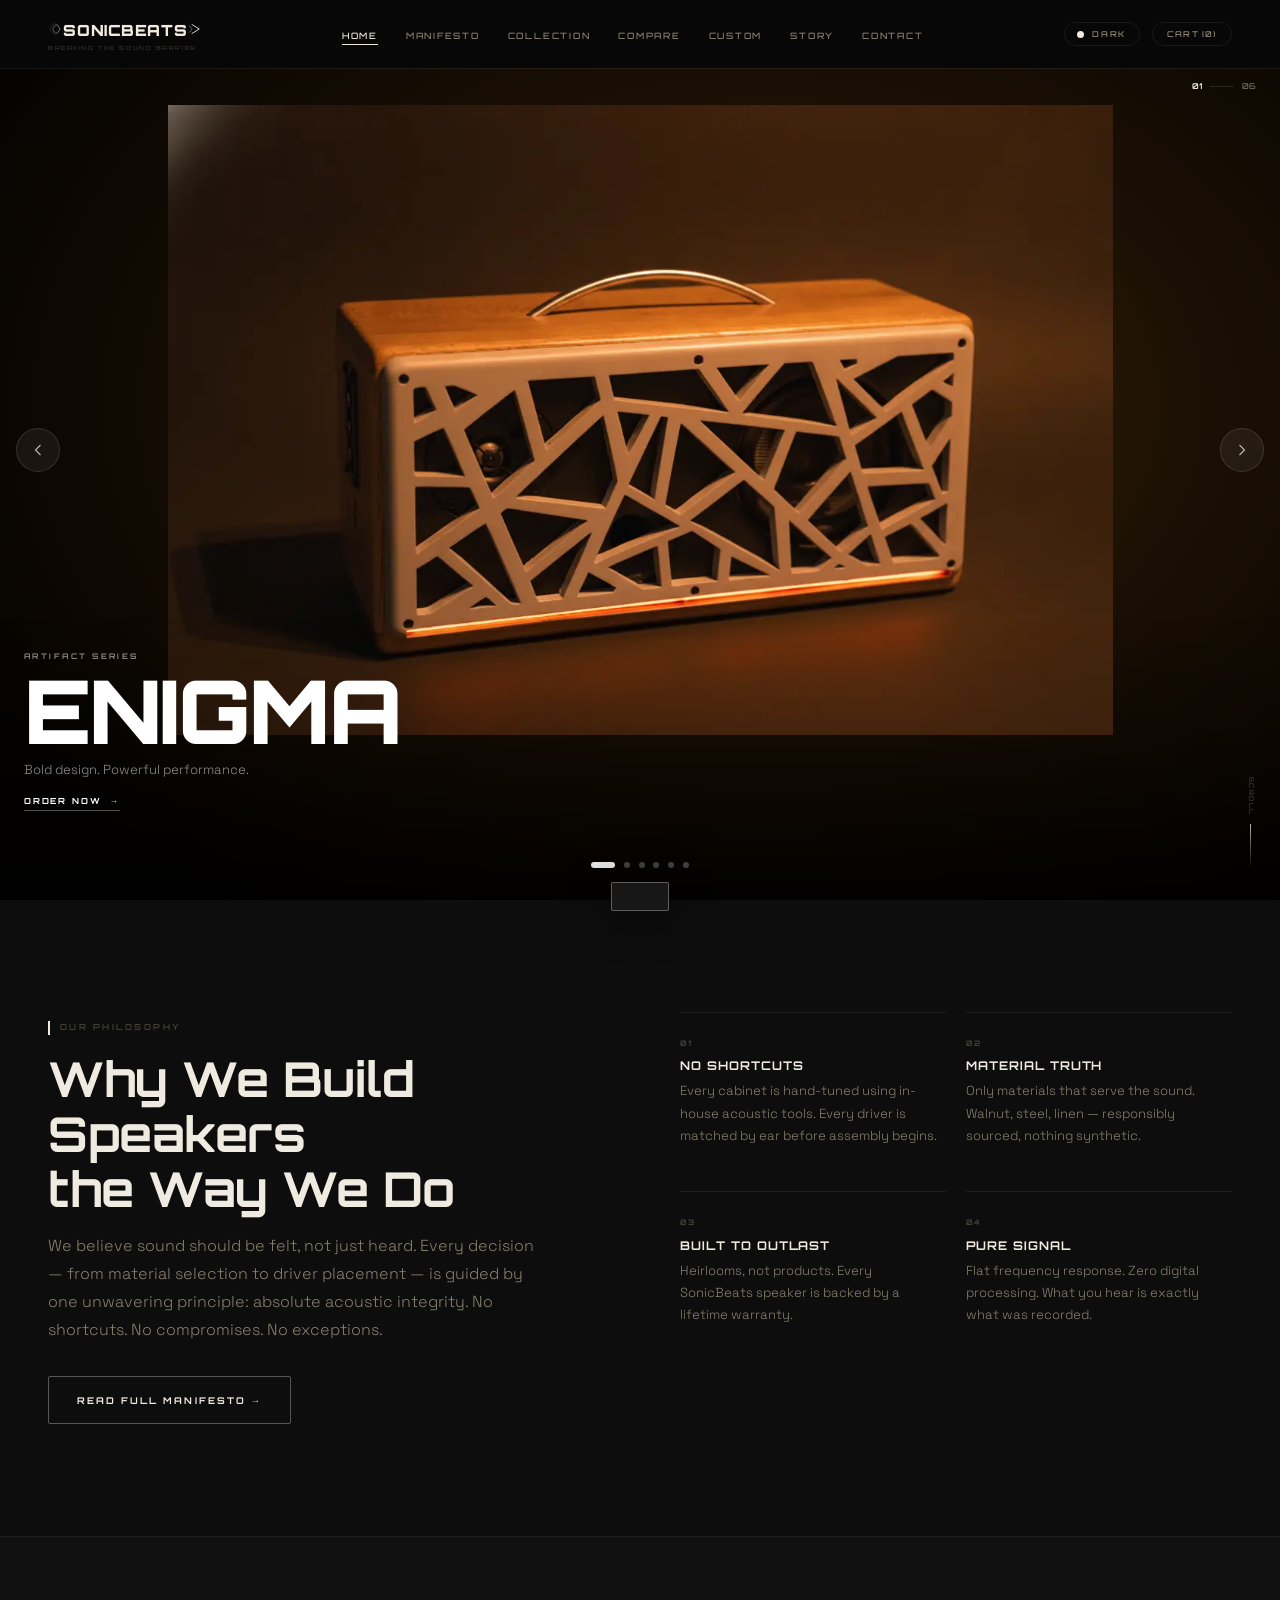
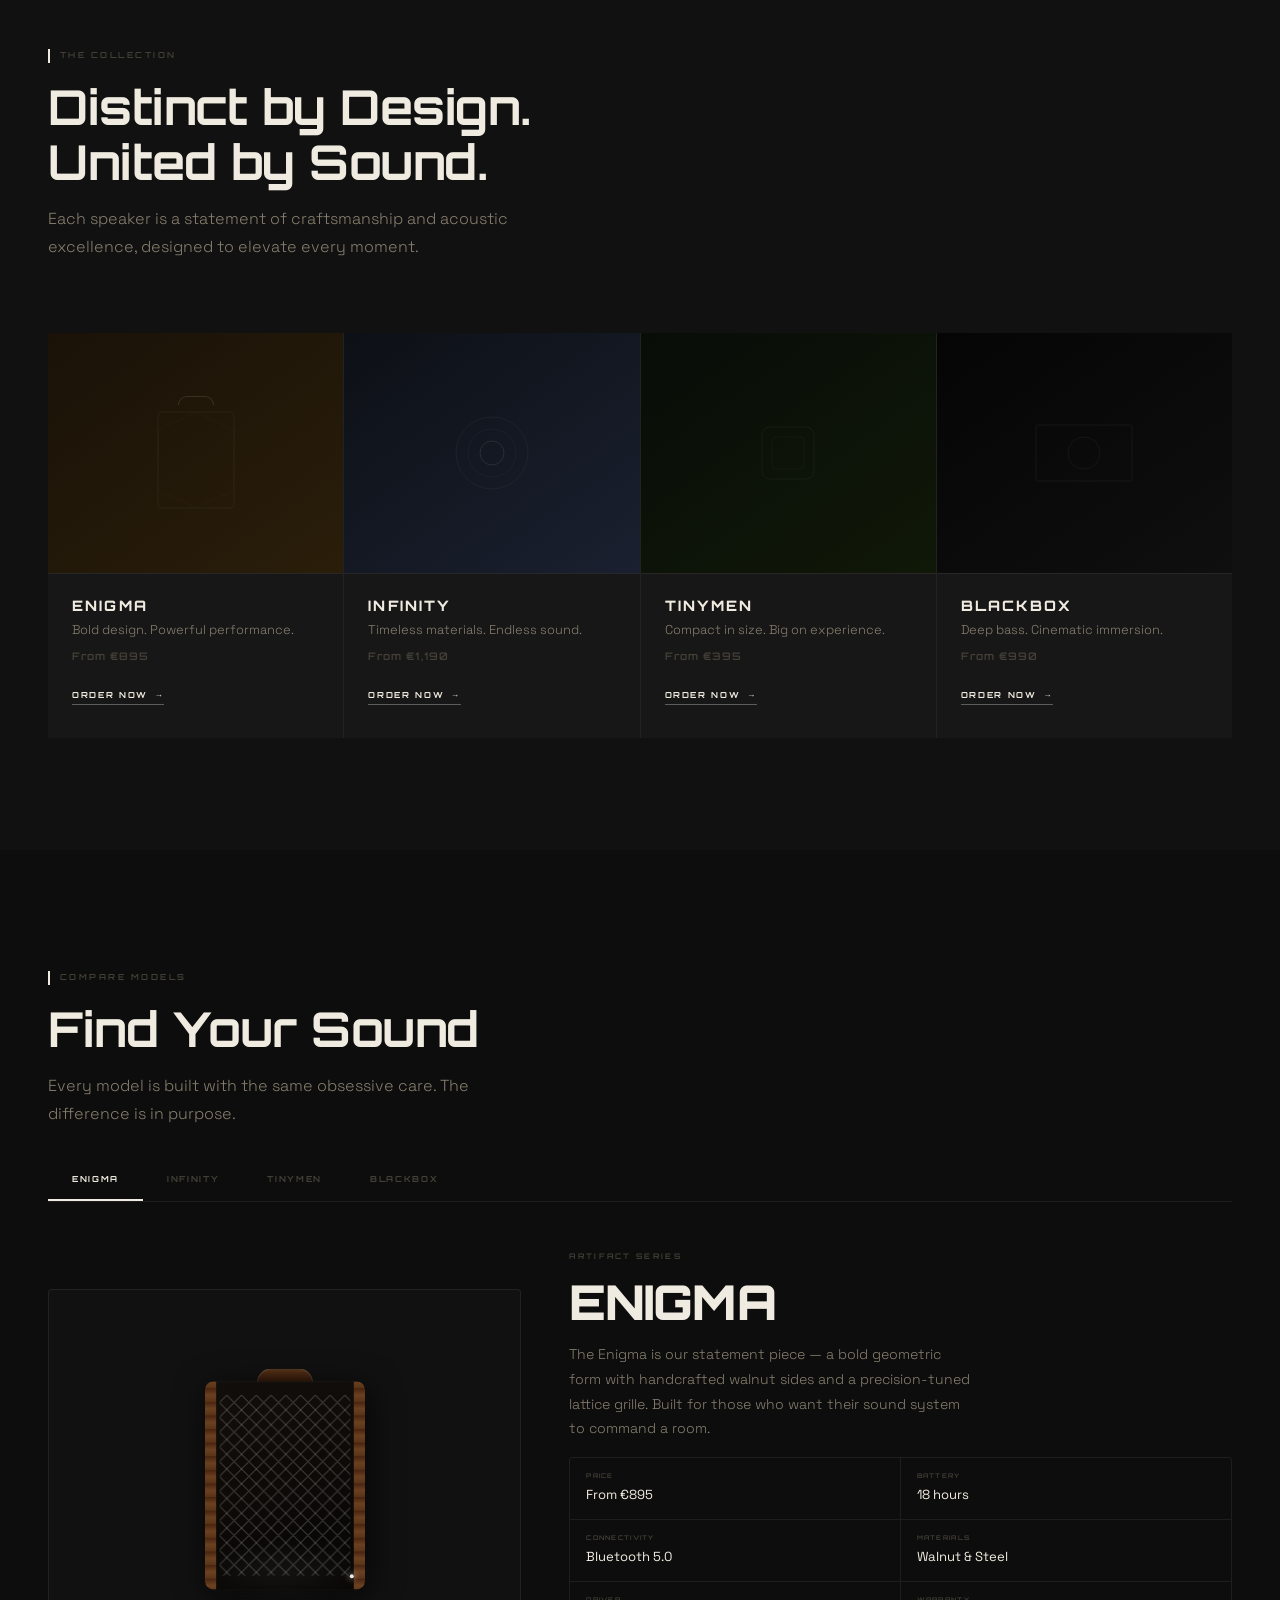
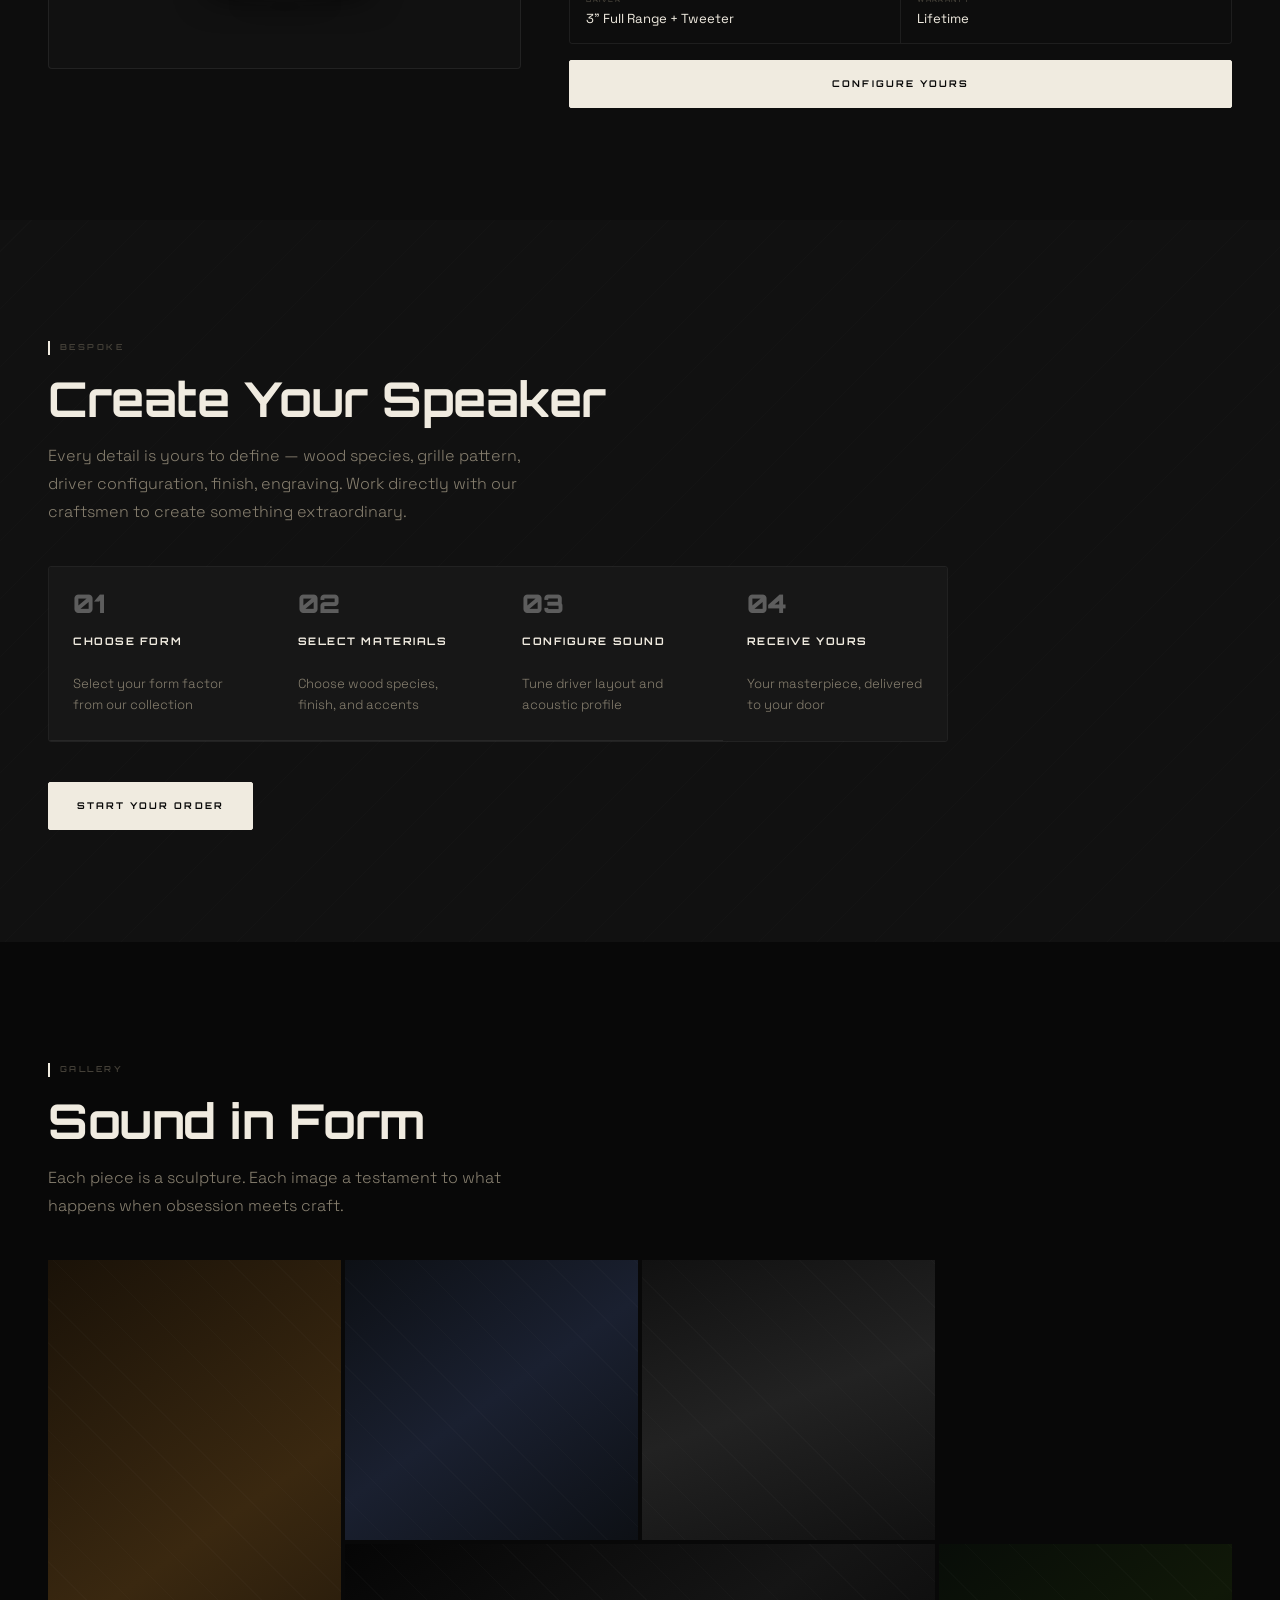
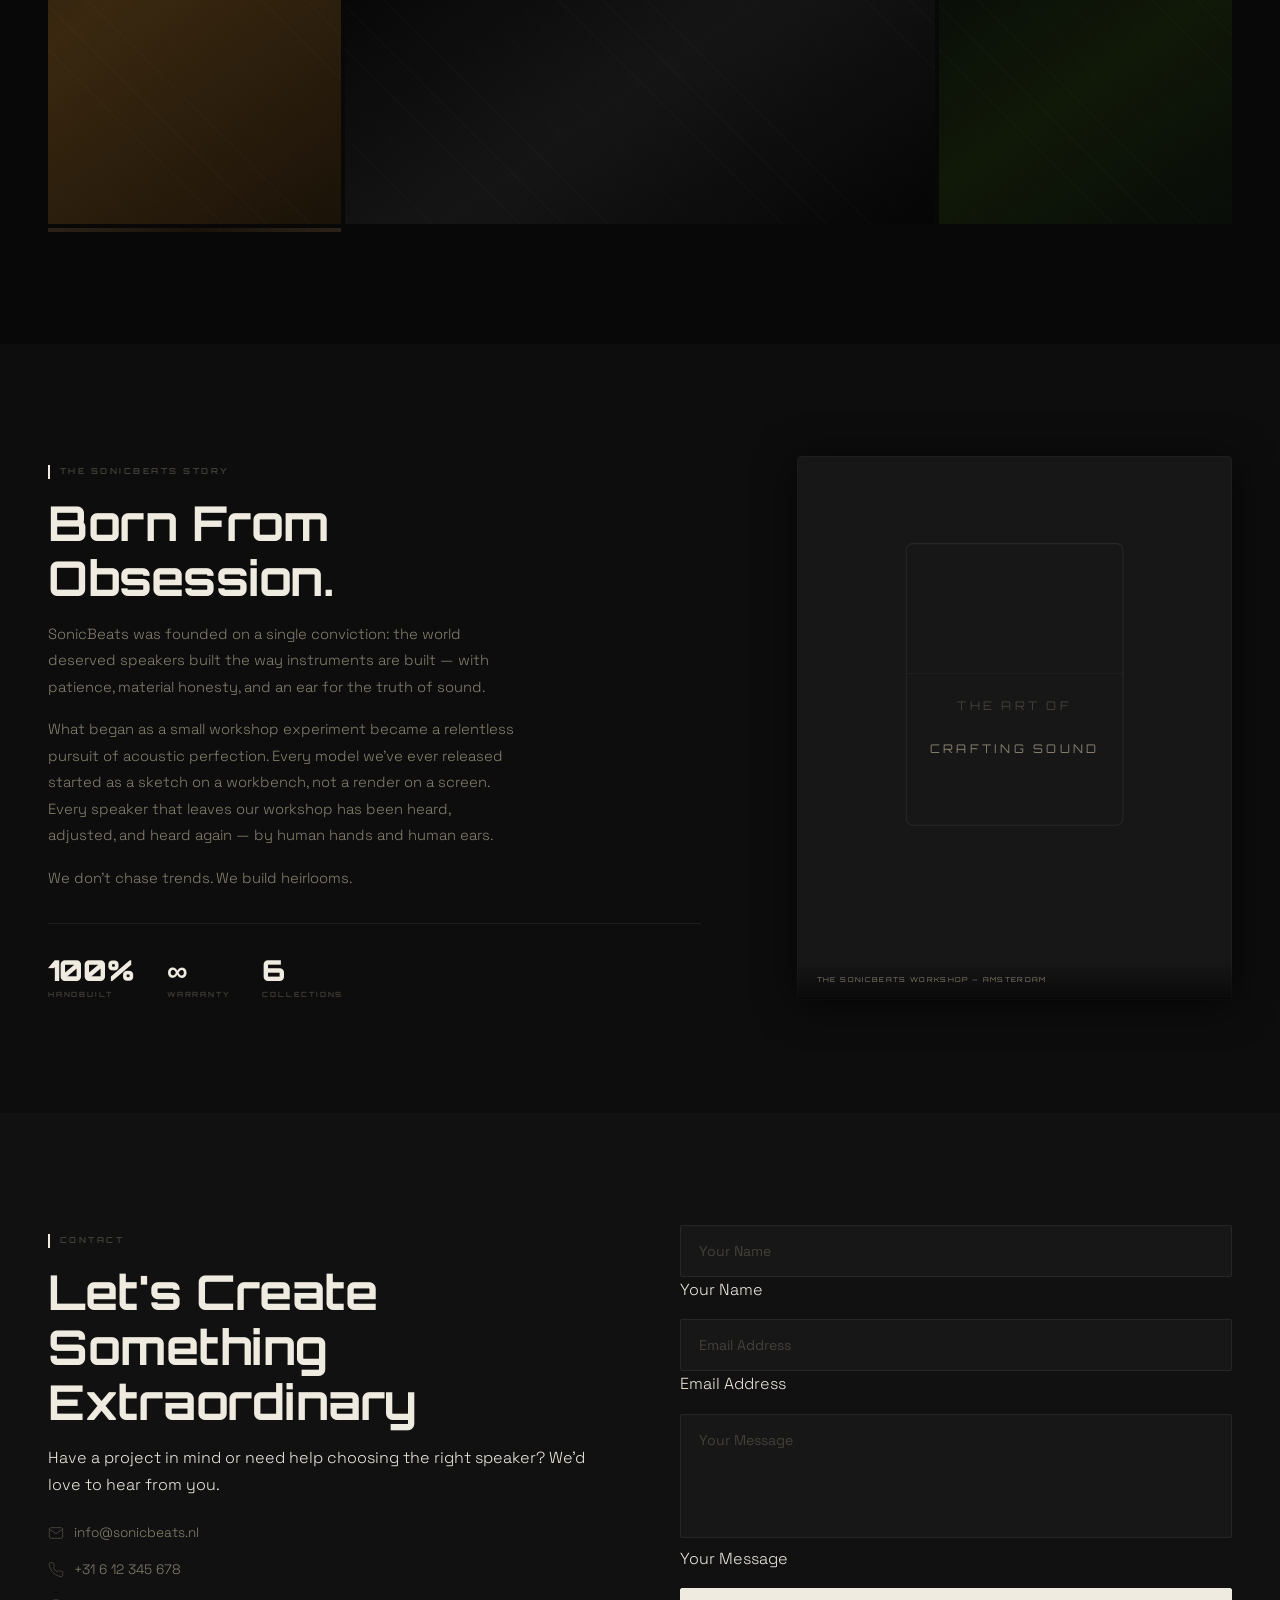
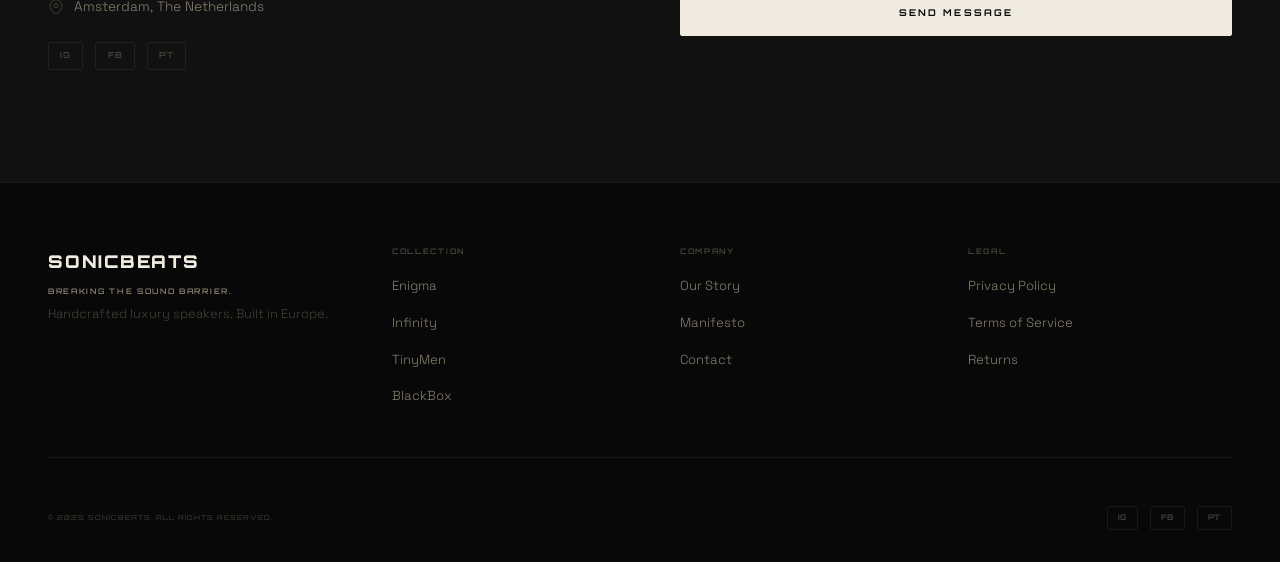
==== commit 1d5c2772: "New look deviant style" ====
--- a/index.html
+++ b/index.html
@@ -3,36 +3,17 @@
 <head>
   <meta charset="UTF-8" />
   <meta name="viewport" content="width=device-width, initial-scale=1.0" />
-
-  <!-- ============================================================
-       PRIMARY SEO META
-       Top-ranked keyword clusters for custom/luxury speaker search:
-       1.  custom bluetooth speakers
-       2.  handcrafted luxury speakers
-       3.  bespoke audio equipment
-       4.  artisan speaker design
-       5.  premium custom sound system
-       6.  handmade wooden speakers
-       7.  personalized audio speakers
-       8.  high-end custom speakers
-       9.  custom speaker commission
-       10. luxury handmade bluetooth speaker
-  ============================================================ -->
   <title>SonicBeats — Handcrafted Custom Luxury Speakers | Bespoke Audio Equipment</title>
   <meta name="description" content="Commission a one-of-a-kind handcrafted Bluetooth speaker. SonicBeats blends artisan woodwork with premium audio engineering to deliver bespoke, luxury sound systems made in Europe." />
-  <meta name="keywords" content="custom bluetooth speakers, handcrafted luxury speakers, bespoke audio equipment, artisan speaker design, premium custom sound system, handmade wooden speakers, personalized audio speakers, high-end custom speakers, custom speaker commission, luxury handmade bluetooth speaker, custom speaker order" />
+  <meta name="keywords" content="custom bluetooth speakers, handcrafted luxury speakers, bespoke audio equipment, artisan speaker design, premium custom sound system, handmade wooden speakers, personalized audio speakers, high-end custom speakers, custom speaker commission, luxury handmade bluetooth speaker" />
   <meta name="author" content="SonicBeats" />
   <meta name="robots" content="index, follow" />
   <link rel="canonical" href="https://sonicbeats.com/" />
-
-  <!-- Open Graph -->
   <meta property="og:type" content="website" />
   <meta property="og:title" content="SonicBeats — Handcrafted Custom Luxury Speakers" />
   <meta property="og:description" content="Commission a bespoke, handcrafted Bluetooth speaker. Premium audio meets artisan craftsmanship." />
   <meta property="og:url" content="https://sonicbeats.com/" />
   <meta property="og:site_name" content="SonicBeats" />
-
-  <!-- Twitter Card -->
   <meta name="twitter:card" content="summary_large_image" />
   <meta name="twitter:title" content="SonicBeats — Handcrafted Custom Luxury Speakers" />
   <meta name="twitter:description" content="Commission a bespoke, handcrafted Bluetooth speaker. Premium audio meets artisan craftsmanship." />
@@ -40,21 +21,18 @@
   <!-- Fonts -->
   <link rel="preconnect" href="https://fonts.googleapis.com" />
   <link rel="preconnect" href="https://fonts.gstatic.com" crossorigin />
-  <link href="https://fonts.googleapis.com/css2?family=Cormorant+Garamond:ital,wght@0,300;0,400;0,500;0,600;1,300;1,400&family=Inter:wght@300;400;500;600&family=Space+Grotesk:wght@300;400;500&display=swap" rel="stylesheet" />
-
-  <!-- Styles -->
+  <link href="https://fonts.googleapis.com/css2?family=Orbitron:wght@400;500;600;700;800;900&family=Space+Grotesk:wght@300;400;500&display=swap" rel="stylesheet" />
   <link rel="stylesheet" href="css/styles.css" />
 
-  <!-- Structured Data -->
   <script type="application/ld+json">
   {
     "@context": "https://schema.org",
     "@type": "Store",
     "name": "SonicBeats",
-    "description": "Handcrafted custom luxury Bluetooth speakers made in Europe",
+    "description": "Handcrafted custom luxury Bluetooth speakers",
     "url": "https://sonicbeats.com",
     "productLine": [
-      { "@type": "Product", "name": "Enigma Artifact", "description": "Bold design. Powerful performance. Custom Bluetooth speaker." },
+      { "@type": "Product", "name": "Enigma Artifact", "description": "Bold design. Powerful performance." },
       { "@type": "Product", "name": "Infinity", "description": "Timeless materials. Endless sound." },
       { "@type": "Product", "name": "TinyMen", "description": "Compact in size. Big on experience." },
       { "@type": "Product", "name": "BlackBox", "description": "Deep bass. Cinematic immersion." }
@@ -64,14 +42,13 @@
 </head>
 
 <body>
-  <!-- ── Ambient cursor light ── -->
   <div id="cursor-light" aria-hidden="true"></div>
 
-  <!-- ── Cart drawer ── -->
+  <!-- Cart drawer -->
   <aside id="cart-drawer" class="cart-drawer" aria-label="Shopping Cart" aria-hidden="true">
     <div class="cart-drawer__inner">
       <div class="cart-drawer__header">
-        <span class="cart-drawer__title">Your Cart</span>
+        <span class="cart-drawer__title">YOUR CART</span>
         <button class="cart-drawer__close" id="cart-close" aria-label="Close cart">✕</button>
       </div>
       <div class="cart-drawer__empty">
@@ -87,178 +64,322 @@
   ================================================================ -->
   <header id="site-header" class="site-header">
     <nav class="nav container" aria-label="Main navigation">
-      <a href="#" class="nav__logo" aria-label="SonicBeats home">SONICBEATS</a>
+      <a href="#" class="nav__logo" aria-label="SonicBeats home">
+        <svg class="nav__logo-svg" viewBox="0 0 260 44" fill="none" xmlns="http://www.w3.org/2000/svg" aria-hidden="true">
+          <path d="M8,22 Q14,8 20,22 Q14,36 8,22" stroke="currentColor" stroke-width="1.2" fill="none" opacity="0.5"/>
+          <path d="M3,22 Q12,4 21,22 Q12,40 3,22" stroke="currentColor" stroke-width="0.8" fill="none" opacity="0.3"/>
+          <text x="26" y="34" font-family="'Orbitron',sans-serif" font-size="26" font-weight="900" fill="currentColor" letter-spacing="1">SONICBEATS</text>
+          <path d="M243,14 L256,22 L243,30" stroke="currentColor" stroke-width="1.5" fill="none" stroke-linejoin="round"/>
+          <path d="M238,16 Q249,22 238,28" stroke="currentColor" stroke-width="1" fill="none" opacity="0.6"/>
+        </svg>
+        <span class="nav__logo-tagline">BREAKING THE SOUND BARRIER</span>
+      </a>
 
       <ul class="nav__links" role="list">
-        <li><a href="#" class="nav__link nav__link--active">Home</a></li>
-        <li><a href="#collections" class="nav__link">Collections</a></li>
-        <li><a href="#shop" class="nav__link">Shop</a></li>
+        <li><a href="#hero" class="nav__link nav__link--active">Home</a></li>
+        <li><a href="#manifesto" class="nav__link">Manifesto</a></li>
+        <li><a href="#collections" class="nav__link">Collection</a></li>
+        <li><a href="#compare" class="nav__link">Compare</a></li>
         <li><a href="#custom" class="nav__link">Custom</a></li>
-        <li><a href="#journal" class="nav__link">Journal</a></li>
-        <li><a href="#about" class="nav__link">About</a></li>
+        <li><a href="#story" class="nav__link">Story</a></li>
+        <li><a href="#contact" class="nav__link">Contact</a></li>
       </ul>
 
       <div class="nav__actions">
-        <!-- Theme toggle -->
-        <button class="theme-toggle" id="theme-toggle" aria-label="Toggle light/dark mode" title="Toggle wood/dark theme">
-          <span class="theme-toggle__icon theme-toggle__icon--dark">
-            <!-- Moon icon -->
-            <svg width="18" height="18" viewBox="0 0 24 24" fill="none" stroke="currentColor" stroke-width="1.5">
-              <path d="M21 12.79A9 9 0 1 1 11.21 3a7 7 0 0 0 9.79 9.79z"/>
-            </svg>
-          </span>
-          <span class="theme-toggle__icon theme-toggle__icon--light">
-            <!-- Sun icon -->
-            <svg width="18" height="18" viewBox="0 0 24 24" fill="none" stroke="currentColor" stroke-width="1.5">
-              <circle cx="12" cy="12" r="5"/>
-              <line x1="12" y1="1" x2="12" y2="3"/><line x1="12" y1="21" x2="12" y2="23"/>
-              <line x1="4.22" y1="4.22" x2="5.64" y2="5.64"/><line x1="18.36" y1="18.36" x2="19.78" y2="19.78"/>
-              <line x1="1" y1="12" x2="3" y2="12"/><line x1="21" y1="12" x2="23" y2="12"/>
-              <line x1="4.22" y1="19.78" x2="5.64" y2="18.36"/><line x1="18.36" y1="5.64" x2="19.78" y2="4.22"/>
-            </svg>
-          </span>
-          <span class="theme-toggle__label">WOOD</span>
+        <button class="theme-toggle" id="theme-toggle" aria-label="Toggle theme">
+          <span class="theme-toggle__dot" aria-hidden="true"></span>
+          <span class="theme-toggle__label" id="theme-label">DARK</span>
         </button>
-
         <button class="nav__cart" id="cart-btn" aria-label="Open cart">
           CART (<span id="cart-count">0</span>)
         </button>
-
         <button class="nav__hamburger" id="menu-toggle" aria-label="Open menu" aria-expanded="false">
           <span></span><span></span><span></span>
         </button>
       </div>
     </nav>
 
-    <!-- Mobile menu -->
     <div class="mobile-menu" id="mobile-menu" aria-hidden="true">
       <ul role="list">
-        <li><a href="#" class="mobile-menu__link">Home</a></li>
-        <li><a href="#collections" class="mobile-menu__link">Collections</a></li>
-        <li><a href="#shop" class="mobile-menu__link">Shop</a></li>
+        <li><a href="#hero" class="mobile-menu__link">Home</a></li>
+        <li><a href="#manifesto" class="mobile-menu__link">Manifesto</a></li>
+        <li><a href="#collections" class="mobile-menu__link">Collection</a></li>
+        <li><a href="#compare" class="mobile-menu__link">Compare</a></li>
         <li><a href="#custom" class="mobile-menu__link">Custom</a></li>
-        <li><a href="#journal" class="mobile-menu__link">Journal</a></li>
-        <li><a href="#about" class="mobile-menu__link">About</a></li>
+        <li><a href="#story" class="mobile-menu__link">Story</a></li>
+        <li><a href="#contact" class="mobile-menu__link">Contact</a></li>
       </ul>
     </div>
   </header>
 
-  <!-- ================================================================
-       MAIN CONTENT
-  ================================================================ -->
   <main id="main">
 
-    <!-- ── HERO ── -->
-    <section id="hero" class="hero section--full">
-      <div class="hero__content container reveal">
-        <span class="eyebrow">WHERE SOUND MEETS CRAFTSMANSHIP</span>
-        <h1 class="hero__headline">
-          Crafted to<br />
-          <em class="hero__headline--accent">Move You.</em>
-        </h1>
-        <p class="hero__sub">
-          Our speakers blend timeless design with modern engineering<br />
-          to deliver pure, immersive sound.
-        </p>
-        <div class="hero__cta">
-          <a href="#collections" class="btn btn--primary">EXPLORE COLLECTIONS</a>
-          <button class="btn btn--ghost" id="watch-film-btn">
-            <span class="btn--ghost__play">
-              <svg width="12" height="14" viewBox="0 0 12 14" fill="currentColor"><path d="M0 0l12 7-12 7z"/></svg>
-            </span>
-            WATCH FILM
-          </button>
-        </div>
-        <div class="hero__badges">
-          <div class="hero__badge">
-            <svg width="20" height="20" viewBox="0 0 24 24" fill="none" stroke="currentColor" stroke-width="1.2"><path d="M3 9l9-7 9 7v11a2 2 0 0 1-2 2H5a2 2 0 0 1-2-2z"/></svg>
-            <span>HANDMADE<br />IN EUROPE</span>
-          </div>
-          <div class="hero__badge">
-            <svg width="20" height="20" viewBox="0 0 24 24" fill="none" stroke="currentColor" stroke-width="1.2"><circle cx="12" cy="12" r="10"/><path d="M12 8v4l3 3"/></svg>
-            <span>PREMIUM<br />MATERIALS</span>
-          </div>
-          <div class="hero__badge">
-            <svg width="20" height="20" viewBox="0 0 24 24" fill="none" stroke="currentColor" stroke-width="1.2"><polyline points="22 12 18 12 15 21 9 3 6 12 2 12"/></svg>
-            <span>ENGINEERED<br />FOR PURITY</span>
-          </div>
-          <div class="hero__badge">
-            <svg width="20" height="20" viewBox="0 0 24 24" fill="none" stroke="currentColor" stroke-width="1.2"><path d="M12 22s8-4 8-10V5l-8-3-8 3v7c0 6 8 10 8 10z"/></svg>
-            <span>BUILT TO<br />LAST</span>
-          </div>
-        </div>
-      </div>
-
-      <!-- Animated speaker -->
-      <div class="hero__visual">
-        <div class="speaker-stage" id="hero-speaker" role="img" aria-label="SonicBeats Enigma Artifact speaker">
-          <div class="speaker-body">
-            <div class="speaker-handle"></div>
-            <div class="speaker-face">
-              <!-- Geometric lattice grille -->
-              <svg class="speaker-grille" viewBox="0 0 200 260" xmlns="http://www.w3.org/2000/svg" aria-hidden="true">
-                <defs>
-                  <pattern id="lattice" x="0" y="0" width="20" height="20" patternUnits="userSpaceOnUse">
-                    <path d="M0,10 L10,0 L20,10 L10,20 Z" fill="none" stroke="currentColor" stroke-width="0.8" opacity="0.6"/>
-                  </pattern>
-                  <radialGradient id="grillGlow" cx="50%" cy="50%" r="50%">
-                    <stop offset="0%" stop-color="var(--accent-gold)" stop-opacity="0.3"/>
-                    <stop offset="100%" stop-color="transparent"/>
-                  </radialGradient>
-                </defs>
-                <rect x="5" y="5" width="190" height="250" rx="8" fill="url(#lattice)" />
-                <rect x="5" y="5" width="190" height="250" rx="8" fill="url(#grillGlow)" />
-                <!-- Corner accents -->
-                <rect x="5" y="5" width="20" height="2" fill="var(--accent-gold)" opacity="0.8"/>
-                <rect x="5" y="5" width="2" height="20" fill="var(--accent-gold)" opacity="0.8"/>
-                <rect x="175" y="5" width="20" height="2" fill="var(--accent-gold)" opacity="0.8"/>
-                <rect x="193" y="5" width="2" height="20" fill="var(--accent-gold)" opacity="0.8"/>
-                <rect x="5" y="253" width="20" height="2" fill="var(--accent-gold)" opacity="0.8"/>
-                <rect x="5" y="235" width="2" height="20" fill="var(--accent-gold)" opacity="0.8"/>
-                <rect x="175" y="253" width="20" height="2" fill="var(--accent-gold)" opacity="0.8"/>
-                <rect x="193" y="235" width="2" height="20" fill="var(--accent-gold)" opacity="0.8"/>
-              </svg>
-            </div>
-            <div class="speaker-side-panel speaker-side-panel--left">
-              <div class="speaker-wood-grain"></div>
-            </div>
-            <div class="speaker-side-panel speaker-side-panel--right">
-              <div class="speaker-wood-grain"></div>
-            </div>
-            <!-- Glowing base -->
-            <div class="speaker-base-glow"></div>
-            <!-- Status light -->
-            <div class="speaker-status-light"></div>
-          </div>
-          <!-- Ambient rings -->
-          <div class="speaker-ring speaker-ring--1" aria-hidden="true"></div>
-          <div class="speaker-ring speaker-ring--2" aria-hidden="true"></div>
-          <div class="speaker-ring speaker-ring--3" aria-hidden="true"></div>
-        </div>
-      </div>
-
-      <!-- Scroll indicator -->
+    <!-- ================================================================
+         1. HERO — Full-screen product slideshow
+    ================================================================ -->
+    <section id="hero" class="hero section--full" aria-label="Product showcase">
+
+      <div class="slideshow" id="slideshow" aria-live="polite">
+
+        <!-- ENIGMA
+        <div class="slide slide--active" data-idx="0" data-name="Enigma" data-collection="ARTIFACT SERIES" data-tagline="Bold design. Powerful performance." data-price="From €895" aria-label="Enigma speaker">
+          <div class="slide__bg slide__bg--enigma"></div>
+          <div class="slide__product">
+            <div class="sp sp--enigma">
+              <div class="sp__handle"></div>
+              <div class="sp__body">
+                <div class="sp__wood sp__wood--l"></div>
+                <div class="sp__face">
+                  <svg viewBox="0 0 160 220" class="sp__grille" aria-hidden="true">
+                    <defs>
+                      <pattern id="lat1" x="0" y="0" width="18" height="18" patternUnits="userSpaceOnUse">
+                        <path d="M0,9 L9,0 L18,9 L9,18 Z" fill="none" stroke="currentColor" stroke-width="0.7" opacity="0.55"/>
+                      </pattern>
+                      <radialGradient id="eg1" cx="50%" cy="45%" r="55%">
+                        <stop offset="0%" stop-color="currentColor" stop-opacity="0.25"/>
+                        <stop offset="100%" stop-color="currentColor" stop-opacity="0"/>
+                      </radialGradient>
+                    </defs>
+                    <rect width="160" height="220" fill="url(#lat1)"/>
+                    <rect width="160" height="220" fill="url(#eg1)"/>
+                  </svg>
+                </div>
+                <div class="sp__wood sp__wood--r"></div>
+                <div class="sp__led"></div>
+              </div>
+              <div class="sp__shadow"></div>
+              <div class="sp__glow"></div>
+            </div>
+          </div>
+        </div> -->
+
+        <!-- ENIGMA -->
+        <div class="slide slide--active" data-idx="0" data-name="Enigma" data-collection="ARTIFACT SERIES" data-tagline="Bold design. Powerful performance." data-price="From €895" aria-label="Enigma speaker">
+          <div class="slide__bg slide__bg--enigma"></div>
+          <div class="slide__product">
+            <img src="assets/slides/enigma.webp"
+                alt="Enigma speaker"
+                style="max-height: 70vh; width: auto; object-fit: contain;" />
+          </div>
+        </div>
+
+
+        <!-- INFINITY -->
+        <div class="slide" data-idx="1" data-name="Infinity" data-collection="SPHERE SERIES" data-tagline="Timeless materials. Endless sound." data-price="From €1,190" aria-label="Infinity speaker">
+          <div class="slide__bg slide__bg--infinity"></div>
+          <div class="slide__product">
+            <div class="sp sp--infinity">
+              <div class="sp__sphere">
+                <div class="sp__sphere-inner">
+                  <div class="sp__sphere-driver"></div>
+                  <div class="sp__sphere-ring sp__sphere-ring--1"></div>
+                  <div class="sp__sphere-ring sp__sphere-ring--2"></div>
+                </div>
+                <div class="sp__sphere-chrome"></div>
+              </div>
+              <div class="sp__shadow"></div>
+              <div class="sp__glow"></div>
+            </div>
+          </div>
+        </div>
+
+        <!-- TINYMEN -->
+        <div class="slide" data-idx="2" data-name="TinyMen" data-collection="PORTABLE SERIES" data-tagline="Compact in size. Big on experience." data-price="From €395" aria-label="TinyMen speaker">
+          <div class="slide__bg slide__bg--tinymen"></div>
+          <div class="slide__product">
+            <div class="sp sp--tinymen">
+              <div class="sp__cube">
+                <div class="sp__cube-top"></div>
+                <div class="sp__cube-face">
+                  <svg viewBox="0 0 120 120" class="sp__grille" aria-hidden="true">
+                    <defs>
+                      <pattern id="dot1" x="0" y="0" width="10" height="10" patternUnits="userSpaceOnUse">
+                        <circle cx="5" cy="5" r="1.6" fill="currentColor" opacity="0.45"/>
+                      </pattern>
+                    </defs>
+                    <rect rx="8" width="120" height="120" fill="url(#dot1)"/>
+                  </svg>
+                </div>
+                <div class="sp__cube-bumper"></div>
+              </div>
+              <div class="sp__shadow"></div>
+              <div class="sp__glow"></div>
+            </div>
+          </div>
+        </div>
+
+        <!-- BLACKBOX -->
+        <div class="slide" data-idx="3" data-name="BlackBox" data-collection="STUDIO SERIES" data-tagline="Deep bass. Cinematic immersion." data-price="From €990" aria-label="BlackBox speaker">
+          <div class="slide__bg slide__bg--blackbox"></div>
+          <div class="slide__product">
+            <div class="sp sp--blackbox">
+              <div class="sp__bar">
+                <div class="sp__bar-face">
+                  <svg viewBox="0 0 300 100" class="sp__grille" aria-hidden="true">
+                    <defs>
+                      <pattern id="vert1" x="0" y="0" width="6" height="100" patternUnits="userSpaceOnUse">
+                        <rect x="2.5" y="8" width="1" height="84" fill="currentColor" opacity="0.3" rx="0.5"/>
+                      </pattern>
+                    </defs>
+                    <rect width="300" height="100" fill="url(#vert1)"/>
+                    <ellipse cx="150" cy="50" rx="38" ry="38" fill="none" stroke="currentColor" stroke-width="1" opacity="0.4"/>
+                    <circle cx="150" cy="50" r="8" fill="currentColor" opacity="0.2"/>
+                  </svg>
+                </div>
+                <div class="sp__bar-logo">SB</div>
+              </div>
+              <div class="sp__shadow"></div>
+              <div class="sp__glow"></div>
+            </div>
+          </div>
+        </div>
+
+        <!-- NORMANDIE -->
+        <div class="slide" data-idx="4" data-name="Normandie" data-collection="HERITAGE SERIES" data-tagline="European luxury. Uncompromised fidelity." data-price="From €1,850" aria-label="Normandie speaker">
+          <div class="slide__bg slide__bg--normandie"></div>
+          <div class="slide__product">
+            <div class="sp sp--normandie">
+              <div class="sp__tower">
+                <div class="sp__tower-top"></div>
+                <div class="sp__tower-face">
+                  <svg viewBox="0 0 100 300" class="sp__grille" aria-hidden="true">
+                    <defs>
+                      <pattern id="linen1" x="0" y="0" width="8" height="8" patternUnits="userSpaceOnUse">
+                        <line x1="0" y1="0" x2="8" y2="8" stroke="currentColor" stroke-width="0.4" opacity="0.2"/>
+                        <line x1="8" y1="0" x2="0" y2="8" stroke="currentColor" stroke-width="0.4" opacity="0.2"/>
+                      </pattern>
+                    </defs>
+                    <rect rx="4" width="100" height="300" fill="url(#linen1)"/>
+                    <ellipse cx="50" cy="55" rx="18" ry="18" fill="none" stroke="currentColor" stroke-width="0.8" opacity="0.4"/>
+                    <ellipse cx="50" cy="150" rx="28" ry="28" fill="none" stroke="currentColor" stroke-width="0.8" opacity="0.35"/>
+                    <ellipse cx="50" cy="255" rx="36" ry="36" fill="none" stroke="currentColor" stroke-width="0.8" opacity="0.3"/>
+                  </svg>
+                </div>
+                <div class="sp__tower-brass sp__tower-brass--t"></div>
+                <div class="sp__tower-brass sp__tower-brass--b"></div>
+              </div>
+              <div class="sp__shadow"></div>
+              <div class="sp__glow"></div>
+            </div>
+          </div>
+        </div>
+
+        <!-- AURORA -->
+        <div class="slide" data-idx="5" data-name="Aurora" data-collection="LIMITED EDITION" data-tagline="Sound that fills the sky." data-price="From €2,200" aria-label="Aurora speaker">
+          <div class="slide__bg slide__bg--aurora"></div>
+          <div class="slide__product">
+            <div class="sp sp--aurora">
+              <div class="sp__disc">
+                <div class="sp__disc-ring sp__disc-ring--1"></div>
+                <div class="sp__disc-ring sp__disc-ring--2"></div>
+                <div class="sp__disc-ring sp__disc-ring--3"></div>
+                <div class="sp__disc-face">
+                  <svg viewBox="0 0 200 200" class="sp__grille" aria-hidden="true">
+                    <defs>
+                      <radialGradient id="aur1" cx="50%" cy="50%" r="50%">
+                        <stop offset="0%" stop-color="currentColor" stop-opacity="0.4"/>
+                        <stop offset="100%" stop-color="currentColor" stop-opacity="0"/>
+                      </radialGradient>
+                    </defs>
+                    <circle cx="100" cy="100" r="96" fill="url(#aur1)"/>
+                    <circle cx="100" cy="100" r="70" fill="none" stroke="currentColor" stroke-width="0.5" opacity="0.3"/>
+                    <circle cx="100" cy="100" r="46" fill="none" stroke="currentColor" stroke-width="0.5" opacity="0.35"/>
+                    <circle cx="100" cy="100" r="24" fill="none" stroke="currentColor" stroke-width="1" opacity="0.5"/>
+                  </svg>
+                </div>
+                <div class="sp__disc-stand"></div>
+              </div>
+              <div class="sp__shadow"></div>
+              <div class="sp__glow sp__glow--aurora"></div>
+            </div>
+          </div>
+        </div>
+
+      </div><!-- /slideshow -->
+
+      <div class="hero-caption" id="hero-caption" aria-live="polite">
+        <span class="hero-caption__collection" id="slide-collection">ARTIFACT SERIES</span>
+        <h2 class="hero-caption__name" id="slide-name">Enigma</h2>
+        <p class="hero-caption__tagline" id="slide-tagline">Bold design. Powerful performance.</p>
+        <a href="#custom" class="hero-caption__cta">ORDER NOW <span>→</span></a>
+      </div>
+
+      <div class="hero-counter" aria-hidden="true">
+        <span id="slide-current">01</span>
+        <span class="hero-counter__sep"></span>
+        <span class="hero-counter__total">06</span>
+      </div>
+
+      <div class="hero-dots" id="hero-dots" role="tablist" aria-label="Slide navigation">
+        <button class="hero-dot hero-dot--active" data-idx="0" role="tab" aria-selected="true"  aria-label="Enigma"></button>
+        <button class="hero-dot"                  data-idx="1" role="tab" aria-selected="false" aria-label="Infinity"></button>
+        <button class="hero-dot"                  data-idx="2" role="tab" aria-selected="false" aria-label="TinyMen"></button>
+        <button class="hero-dot"                  data-idx="3" role="tab" aria-selected="false" aria-label="BlackBox"></button>
+        <button class="hero-dot"                  data-idx="4" role="tab" aria-selected="false" aria-label="Normandie"></button>
+        <button class="hero-dot"                  data-idx="5" role="tab" aria-selected="false" aria-label="Aurora"></button>
+      </div>
+
+      <button class="hero-arrow hero-arrow--prev" id="slide-prev" aria-label="Previous product">
+        <svg width="20" height="20" viewBox="0 0 24 24" fill="none" stroke="currentColor" stroke-width="1.5"><polyline points="15 18 9 12 15 6"/></svg>
+      </button>
+      <button class="hero-arrow hero-arrow--next" id="slide-next" aria-label="Next product">
+        <svg width="20" height="20" viewBox="0 0 24 24" fill="none" stroke="currentColor" stroke-width="1.5"><polyline points="9 18 15 12 9 6"/></svg>
+      </button>
+
       <div class="hero__scroll-cue" aria-hidden="true">
-        <span>SCROLL TO EXPLORE</span>
+        <span>SCROLL</span>
         <div class="scroll-line"></div>
       </div>
 
-      <!-- Slide numbers -->
-      <div class="hero__slides" aria-hidden="true">
-        <span class="hero__slide hero__slide--active">01</span>
-        <span class="hero__slide">02</span>
-        <span class="hero__slide">03</span>
-      </div>
     </section>
 
-    <!-- ── COLLECTIONS ── -->
+    <!-- ================================================================
+         2. CRAFTSMANSHIP MANIFESTO
+    ================================================================ -->
+    <section id="manifesto" class="manifesto section">
+      <div class="container">
+        <div class="manifesto__inner">
+          <div class="manifesto__text reveal">
+            <span class="eyebrow">OUR PHILOSOPHY</span>
+            <h2 class="section-title">Why We Build Speakers<br />the Way We Do</h2>
+            <p class="section-sub">We believe sound should be felt, not just heard. Every decision — from material selection to driver placement — is guided by one unwavering principle: absolute acoustic integrity. No shortcuts. No compromises. No exceptions.</p>
+            <a href="manifesto.html" class="btn btn--outline">READ FULL MANIFESTO →</a>
+          </div>
+          <div class="manifesto__pillars reveal" data-delay="200">
+            <div class="manifesto__pillar">
+              <span class="manifesto__num">01</span>
+              <h3>No Shortcuts</h3>
+              <p>Every cabinet is hand-tuned using in-house acoustic tools. Every driver is matched by ear before assembly begins.</p>
+            </div>
+            <div class="manifesto__pillar">
+              <span class="manifesto__num">02</span>
+              <h3>Material Truth</h3>
+              <p>Only materials that serve the sound. Walnut, steel, linen — responsibly sourced, nothing synthetic.</p>
+            </div>
+            <div class="manifesto__pillar">
+              <span class="manifesto__num">03</span>
+              <h3>Built to Outlast</h3>
+              <p>Heirlooms, not products. Every SonicBeats speaker is backed by a lifetime warranty.</p>
+            </div>
+            <div class="manifesto__pillar">
+              <span class="manifesto__num">04</span>
+              <h3>Pure Signal</h3>
+              <p>Flat frequency response. Zero digital processing. What you hear is exactly what was recorded.</p>
+            </div>
+          </div>
+        </div>
+      </div>
+    </section>
+
+    <!-- ================================================================
+         3. SPEAKER COLLECTION
+    ================================================================ -->
     <section id="collections" class="collections section">
       <div class="container">
         <div class="collections__header reveal">
-          <span class="eyebrow">OUR COLLECTIONS</span>
+          <span class="eyebrow">THE COLLECTION</span>
           <h2 class="section-title">Distinct by Design.<br />United by Sound.</h2>
-          <p class="section-sub">Each collection is a statement of craftsmanship and acoustic excellence,<br />designed to elevate every moment.</p>
-          <a href="#shop" class="btn btn--outline">VIEW ALL COLLECTIONS &rarr;</a>
+          <p class="section-sub">Each speaker is a statement of craftsmanship and acoustic excellence, designed to elevate every moment.</p>
         </div>
 
         <div class="collections__grid">
@@ -277,7 +398,8 @@
                 <div class="collection-card__info">
                   <h3 class="collection-card__name">ENIGMA</h3>
                   <p class="collection-card__tagline">Bold design. Powerful performance.</p>
-                  <a href="#" class="collection-card__link">VIEW COLLECTION</a>
+                  <span class="collection-card__price">From €895</span>
+                  <a href="#custom" class="collection-card__link">ORDER NOW</a>
                 </div>
               </div>
               <div class="collection-card__hover-overlay">
@@ -285,9 +407,10 @@
                 <ul>
                   <li>Battery: 18 hours</li>
                   <li>Bluetooth 5.0</li>
-                  <li>Handcrafted walnut & steel</li>
+                  <li>Handcrafted walnut &amp; steel</li>
+                  <li>Lifetime warranty</li>
                 </ul>
-                <a href="#" class="btn btn--primary btn--sm">EXPLORE</a>
+                <a href="#custom" class="btn btn--primary btn--sm">ORDER NOW</a>
               </div>
             </div>
           </div>
@@ -305,17 +428,19 @@
                 <div class="collection-card__info">
                   <h3 class="collection-card__name">INFINITY</h3>
                   <p class="collection-card__tagline">Timeless materials. Endless sound.</p>
-                  <a href="#" class="collection-card__link">VIEW COLLECTION</a>
+                  <span class="collection-card__price">From €1,190</span>
+                  <a href="#custom" class="collection-card__link">ORDER NOW</a>
                 </div>
               </div>
               <div class="collection-card__hover-overlay">
                 <p>Starting from <strong>€1,190</strong></p>
                 <ul>
                   <li>360° omnidirectional sound</li>
-                  <li>Marble & brass finish</li>
+                  <li>Marble &amp; brass finish</li>
                   <li>Wi-Fi + Bluetooth 5.2</li>
+                  <li>Lifetime warranty</li>
                 </ul>
-                <a href="#" class="btn btn--primary btn--sm">EXPLORE</a>
+                <a href="#custom" class="btn btn--primary btn--sm">ORDER NOW</a>
               </div>
             </div>
           </div>
@@ -333,7 +458,8 @@
                 <div class="collection-card__info">
                   <h3 class="collection-card__name">TINYMEN</h3>
                   <p class="collection-card__tagline">Compact in size. Big on experience.</p>
-                  <a href="#" class="collection-card__link">VIEW COLLECTION</a>
+                  <span class="collection-card__price">From €395</span>
+                  <a href="#custom" class="collection-card__link">ORDER NOW</a>
                 </div>
               </div>
               <div class="collection-card__hover-overlay">
@@ -342,8 +468,9 @@
                   <li>Pocket-sized powerhouse</li>
                   <li>IP67 waterproof</li>
                   <li>30h battery life</li>
+                  <li>Lifetime warranty</li>
                 </ul>
-                <a href="#" class="btn btn--primary btn--sm">EXPLORE</a>
+                <a href="#custom" class="btn btn--primary btn--sm">ORDER NOW</a>
               </div>
             </div>
           </div>
@@ -354,14 +481,15 @@
                 <div class="collection-card__visual collection-card__visual--blackbox">
                   <div class="mini-speaker mini-speaker--blackbox">
                     <div class="mini-speaker__body mini-speaker__body--wide">
-                      <svg viewBox="0 0 100 60" class="mini-grille"><rect x="2" y="2" width="96" height="56" rx="2" fill="none" stroke="currentColor" stroke-width="0.5" opacity="0.4"/><line x1="25" y1="2" x2="25" y2="58" stroke="currentColor" stroke-width="0.3" opacity="0.3"/><line x1="75" y1="2" x2="75" y2="58" stroke="currentColor" stroke-width="0.3" opacity="0.3"/><circle cx="50" cy="30" r="16" fill="none" stroke="currentColor" stroke-width="0.5" opacity="0.4"/></svg>
+                      <svg viewBox="0 0 100 60" class="mini-grille"><rect x="2" y="2" width="96" height="56" rx="2" fill="none" stroke="currentColor" stroke-width="0.5" opacity="0.4"/><circle cx="50" cy="30" r="16" fill="none" stroke="currentColor" stroke-width="0.5" opacity="0.4"/></svg>
                     </div>
                   </div>
                 </div>
                 <div class="collection-card__info">
                   <h3 class="collection-card__name">BLACKBOX</h3>
                   <p class="collection-card__tagline">Deep bass. Cinematic immersion.</p>
-                  <a href="#" class="collection-card__link">VIEW COLLECTION</a>
+                  <span class="collection-card__price">From €990</span>
+                  <a href="#custom" class="collection-card__link">ORDER NOW</a>
                 </div>
               </div>
               <div class="collection-card__hover-overlay">
@@ -370,8 +498,9 @@
                   <li>Subwoofer integrated</li>
                   <li>Matte carbon finish</li>
                   <li>Room-filling stereo</li>
+                  <li>Lifetime warranty</li>
                 </ul>
-                <a href="#" class="btn btn--primary btn--sm">EXPLORE</a>
+                <a href="#custom" class="btn btn--primary btn--sm">ORDER NOW</a>
               </div>
             </div>
           </div>
@@ -380,273 +509,283 @@
       </div>
     </section>
 
-    <!-- ── CINEMA TEASER ── -->
-    <section id="cinema" class="cinema section">
-      <div class="cinema__bg" aria-hidden="true">
-        <div class="cinema__speaker-bar">
-          <div class="cinema__bar-body">
-            <div class="cinema__bar-ports">
-              <span></span><span></span><span></span><span></span><span></span>
-              <span></span><span></span><span></span><span></span><span></span>
-            </div>
-            <div class="cinema__bar-center">
-              <div class="cinema__bar-logo">SB</div>
-            </div>
-            <div class="cinema__bar-ports">
-              <span></span><span></span><span></span><span></span><span></span>
-              <span></span><span></span><span></span><span></span><span></span>
-            </div>
-          </div>
-          <!-- Soundwave SVG animation -->
-          <svg class="cinema__wave" viewBox="0 0 400 60" xmlns="http://www.w3.org/2000/svg" aria-hidden="true">
-            <polyline class="wave-line" points="0,30 20,30 30,10 40,50 50,30 60,30 70,15 80,45 90,30 100,30 110,5 120,55 130,30 140,30 150,20 160,40 170,30 180,30 190,12 200,48 210,30 220,30 230,8 240,52 250,30 260,30 270,18 280,42 290,30 300,30 310,6 320,54 330,30 340,30 350,22 360,38 370,30 380,30 400,30" fill="none" stroke="var(--accent-gold)" stroke-width="1.5" opacity="0.6"/>
-          </svg>
-        </div>
-      </div>
-      <div class="cinema__content container reveal">
-        <span class="eyebrow">COMING SOON</span>
-        <h2 class="section-title">A New Era of<br />Home Cinema</h2>
-        <p class="section-sub">Our all-in-one wireless Hi-Fi cinema system is engineered for pure, immersive sound. Stay tuned.</p>
-        <button class="btn btn--outline">LEARN MORE</button>
+    <!-- ================================================================
+         4. COMPARISON TAB
+    ================================================================ -->
+    <section id="compare" class="compare section">
+      <div class="container">
+        <div class="compare__header reveal">
+          <span class="eyebrow">COMPARE MODELS</span>
+          <h2 class="section-title">Find Your Sound</h2>
+          <p class="section-sub">Every model is built with the same obsessive care. The difference is in purpose.</p>
+        </div>
+
+        <div class="compare__tabs" id="compare-tabs" role="tablist">
+          <button class="compare__tab compare__tab--active" data-model="enigma" role="tab" aria-selected="true">ENIGMA</button>
+          <button class="compare__tab" data-model="infinity" role="tab" aria-selected="false">INFINITY</button>
+          <button class="compare__tab" data-model="tinymen" role="tab" aria-selected="false">TINYMEN</button>
+          <button class="compare__tab" data-model="blackbox" role="tab" aria-selected="false">BLACKBOX</button>
+        </div>
+
+        <div class="compare__panels" id="compare-panels">
+
+          <div class="compare__panel compare__panel--active" data-model="enigma" role="tabpanel">
+            <div class="compare__visual">
+              <div class="sp sp--enigma sp--compare">
+                <div class="sp__handle"></div>
+                <div class="sp__body">
+                  <div class="sp__wood sp__wood--l"></div>
+                  <div class="sp__face">
+                    <svg viewBox="0 0 160 220" class="sp__grille" aria-hidden="true">
+                      <defs><pattern id="lat2" x="0" y="0" width="18" height="18" patternUnits="userSpaceOnUse"><path d="M0,9 L9,0 L18,9 L9,18 Z" fill="none" stroke="currentColor" stroke-width="0.7" opacity="0.55"/></pattern></defs>
+                      <rect width="160" height="220" fill="url(#lat2)"/>
+                    </svg>
+                  </div>
+                  <div class="sp__wood sp__wood--r"></div>
+                  <div class="sp__led"></div>
+                </div>
+                <div class="sp__shadow"></div>
+                <div class="sp__glow"></div>
+              </div>
+            </div>
+            <div class="compare__info">
+              <div class="compare__series">ARTIFACT SERIES</div>
+              <h3 class="compare__name">Enigma</h3>
+              <p class="compare__desc">The Enigma is our statement piece — a bold geometric form with handcrafted walnut sides and a precision-tuned lattice grille. Built for those who want their sound system to command a room.</p>
+              <div class="compare__specs">
+                <div class="compare__spec"><span class="compare__spec-label">Price</span><span class="compare__spec-value">From €895</span></div>
+                <div class="compare__spec"><span class="compare__spec-label">Battery</span><span class="compare__spec-value">18 hours</span></div>
+                <div class="compare__spec"><span class="compare__spec-label">Connectivity</span><span class="compare__spec-value">Bluetooth 5.0</span></div>
+                <div class="compare__spec"><span class="compare__spec-label">Materials</span><span class="compare__spec-value">Walnut &amp; Steel</span></div>
+                <div class="compare__spec"><span class="compare__spec-label">Driver</span><span class="compare__spec-value">3" Full Range + Tweeter</span></div>
+                <div class="compare__spec"><span class="compare__spec-label">Warranty</span><span class="compare__spec-value">Lifetime</span></div>
+              </div>
+              <a href="#custom" class="btn btn--primary">CONFIGURE YOURS</a>
+            </div>
+          </div>
+
+          <div class="compare__panel" data-model="infinity" role="tabpanel">
+            <div class="compare__visual">
+              <div class="sp sp--infinity sp--compare">
+                <div class="sp__sphere">
+                  <div class="sp__sphere-inner">
+                    <div class="sp__sphere-driver"></div>
+                    <div class="sp__sphere-ring sp__sphere-ring--1"></div>
+                    <div class="sp__sphere-ring sp__sphere-ring--2"></div>
+                  </div>
+                  <div class="sp__sphere-chrome"></div>
+                </div>
+                <div class="sp__shadow"></div>
+                <div class="sp__glow"></div>
+              </div>
+            </div>
+            <div class="compare__info">
+              <div class="compare__series">SPHERE SERIES</div>
+              <h3 class="compare__name">Infinity</h3>
+              <p class="compare__desc">A perfect sphere of marble and brass, the Infinity delivers 360° omnidirectional sound. It fills a room evenly — no sweet spot required. For those who live in sound.</p>
+              <div class="compare__specs">
+                <div class="compare__spec"><span class="compare__spec-label">Price</span><span class="compare__spec-value">From €1,190</span></div>
+                <div class="compare__spec"><span class="compare__spec-label">Sound</span><span class="compare__spec-value">360° Omnidirectional</span></div>
+                <div class="compare__spec"><span class="compare__spec-label">Connectivity</span><span class="compare__spec-value">Wi-Fi + Bluetooth 5.2</span></div>
+                <div class="compare__spec"><span class="compare__spec-label">Materials</span><span class="compare__spec-value">Marble &amp; Brass</span></div>
+                <div class="compare__spec"><span class="compare__spec-label">Driver</span><span class="compare__spec-value">Coaxial 360° Array</span></div>
+                <div class="compare__spec"><span class="compare__spec-label">Warranty</span><span class="compare__spec-value">Lifetime</span></div>
+              </div>
+              <a href="#custom" class="btn btn--primary">CONFIGURE YOURS</a>
+            </div>
+          </div>
+
+          <div class="compare__panel" data-model="tinymen" role="tabpanel">
+            <div class="compare__visual">
+              <div class="sp sp--tinymen sp--compare">
+                <div class="sp__cube">
+                  <div class="sp__cube-top"></div>
+                  <div class="sp__cube-face">
+                    <svg viewBox="0 0 120 120" class="sp__grille" aria-hidden="true">
+                      <defs><pattern id="dot2" x="0" y="0" width="10" height="10" patternUnits="userSpaceOnUse"><circle cx="5" cy="5" r="1.6" fill="currentColor" opacity="0.45"/></pattern></defs>
+                      <rect rx="8" width="120" height="120" fill="url(#dot2)"/>
+                    </svg>
+                  </div>
+                  <div class="sp__cube-bumper"></div>
+                </div>
+                <div class="sp__shadow"></div>
+                <div class="sp__glow"></div>
+              </div>
+            </div>
+            <div class="compare__info">
+              <div class="compare__series">PORTABLE SERIES</div>
+              <h3 class="compare__name">TinyMen</h3>
+              <p class="compare__desc">Don't let the size fool you. The TinyMen packs 30 hours of audio into a pocket-sized IP67-rated body. The same obsessive tuning process, just scaled for adventure.</p>
+              <div class="compare__specs">
+                <div class="compare__spec"><span class="compare__spec-label">Price</span><span class="compare__spec-value">From €395</span></div>
+                <div class="compare__spec"><span class="compare__spec-label">Battery</span><span class="compare__spec-value">30 hours</span></div>
+                <div class="compare__spec"><span class="compare__spec-label">Connectivity</span><span class="compare__spec-value">Bluetooth 5.1</span></div>
+                <div class="compare__spec"><span class="compare__spec-label">Rating</span><span class="compare__spec-value">IP67 Waterproof</span></div>
+                <div class="compare__spec"><span class="compare__spec-label">Driver</span><span class="compare__spec-value">2" Full Range</span></div>
+                <div class="compare__spec"><span class="compare__spec-label">Warranty</span><span class="compare__spec-value">Lifetime</span></div>
+              </div>
+              <a href="#custom" class="btn btn--primary">CONFIGURE YOURS</a>
+            </div>
+          </div>
+
+          <div class="compare__panel" data-model="blackbox" role="tabpanel">
+            <div class="compare__visual">
+              <div class="sp sp--blackbox sp--compare">
+                <div class="sp__bar">
+                  <div class="sp__bar-face">
+                    <svg viewBox="0 0 300 100" class="sp__grille" aria-hidden="true">
+                      <defs><pattern id="vert2" x="0" y="0" width="6" height="100" patternUnits="userSpaceOnUse"><rect x="2.5" y="8" width="1" height="84" fill="currentColor" opacity="0.3" rx="0.5"/></pattern></defs>
+                      <rect width="300" height="100" fill="url(#vert2)"/>
+                      <ellipse cx="150" cy="50" rx="38" ry="38" fill="none" stroke="currentColor" stroke-width="1" opacity="0.4"/>
+                    </svg>
+                  </div>
+                  <div class="sp__bar-logo">SB</div>
+                </div>
+                <div class="sp__shadow"></div>
+                <div class="sp__glow"></div>
+              </div>
+            </div>
+            <div class="compare__info">
+              <div class="compare__series">STUDIO SERIES</div>
+              <h3 class="compare__name">BlackBox</h3>
+              <p class="compare__desc">A low-profile soundbar with an integrated subwoofer and matte carbon body. The BlackBox delivers cinematic bass that you feel in your chest — engineered for studio-grade immersion.</p>
+              <div class="compare__specs">
+                <div class="compare__spec"><span class="compare__spec-label">Price</span><span class="compare__spec-value">From €990</span></div>
+                <div class="compare__spec"><span class="compare__spec-label">Bass</span><span class="compare__spec-value">Integrated Subwoofer</span></div>
+                <div class="compare__spec"><span class="compare__spec-label">Connectivity</span><span class="compare__spec-value">Bluetooth 5.0 + Optical</span></div>
+                <div class="compare__spec"><span class="compare__spec-label">Materials</span><span class="compare__spec-value">Matte Carbon</span></div>
+                <div class="compare__spec"><span class="compare__spec-label">Driver</span><span class="compare__spec-value">Stereo + 5" Subwoofer</span></div>
+                <div class="compare__spec"><span class="compare__spec-label">Warranty</span><span class="compare__spec-value">Lifetime</span></div>
+              </div>
+              <a href="#custom" class="btn btn--primary">CONFIGURE YOURS</a>
+            </div>
+          </div>
+
+        </div>
       </div>
     </section>
 
-    <!-- ── CRAFTSMANSHIP FEATURES ── -->
-    <section id="craft" class="craft section">
-      <div class="container">
-        <div class="craft__header reveal">
-          <span class="eyebrow">THE CRAFT</span>
-          <h2 class="section-title">Sound is Only as Good<br />as What It's Born From</h2>
-        </div>
-        <div class="craft__grid">
-          <div class="craft__item reveal" data-delay="0">
-            <div class="craft__icon">
-              <svg width="32" height="32" viewBox="0 0 24 24" fill="none" stroke="currentColor" stroke-width="1">
-                <path d="M14.7 6.3a1 1 0 0 0 0 1.4l1.6 1.6a1 1 0 0 0 1.4 0l3.77-3.77a6 6 0 0 1-7.94 7.94l-6.91 6.91a2.12 2.12 0 0 1-3-3l6.91-6.91a6 6 0 0 1 7.94-7.94l-3.76 3.76z"/>
-              </svg>
-            </div>
-            <h3>Precision Engineering</h3>
-            <p>Every driver, port, and cabinet is tuned by hand using acoustic measurement tools developed in-house.</p>
-          </div>
-          <div class="craft__item reveal" data-delay="100">
-            <div class="craft__icon">
-              <svg width="32" height="32" viewBox="0 0 24 24" fill="none" stroke="currentColor" stroke-width="1">
-                <path d="M12 22s8-4 8-10V5l-8-3-8 3v7c0 6 8 10 8 10z"/>
-              </svg>
-            </div>
-            <h3>Sustainable Materials</h3>
-            <p>Responsibly sourced walnut, oak, and recycled metals form the backbone of every SonicBeats speaker.</p>
-          </div>
-          <div class="craft__item reveal" data-delay="200">
-            <div class="craft__icon">
-              <svg width="32" height="32" viewBox="0 0 24 24" fill="none" stroke="currentColor" stroke-width="1">
-                <circle cx="12" cy="12" r="3"/><path d="M19.07 4.93a10 10 0 0 1 0 14.14M4.93 4.93a10 10 0 0 0 0 14.14"/>
-              </svg>
-            </div>
-            <h3>Authentic Sound</h3>
-            <p>No digital trickery. Flat frequency response, wide soundstage, and zero distortion at reference levels.</p>
-          </div>
-          <div class="craft__item reveal" data-delay="300">
-            <div class="craft__icon">
-              <svg width="32" height="32" viewBox="0 0 24 24" fill="none" stroke="currentColor" stroke-width="1">
-                <path d="M12 2L2 7l10 5 10-5-10-5zM2 17l10 5 10-5M2 12l10 5 10-5"/>
-              </svg>
-            </div>
-            <h3>Built to Last</h3>
-            <p>A lifetime warranty backs every SonicBeats product. We build heirlooms, not disposables.</p>
-          </div>
-        </div>
-      </div>
-    </section>
-
-    <!-- ── SHOP PREVIEW ── -->
-    <section id="shop" class="shop section">
-      <div class="container">
-        <div class="shop__header reveal">
-          <span class="eyebrow">SHOP</span>
-          <h2 class="section-title">The Full Range</h2>
-        </div>
-        <div class="shop__grid">
-          <article class="product-card reveal" data-delay="0" tabindex="0">
-            <div class="product-card__img product-card__img--enigma">
-              <div class="product-card__badge">BESTSELLER</div>
-              <div class="product-card__quick-add">
-                <button class="btn btn--primary btn--sm add-to-cart" data-name="Enigma Artifact" data-price="895">ADD TO CART</button>
-              </div>
-            </div>
-            <div class="product-card__info">
-              <h3>Enigma Artifact</h3>
-              <span class="product-card__price">€895.00</span>
-            </div>
-          </article>
-          <article class="product-card reveal" data-delay="100" tabindex="0">
-            <div class="product-card__img product-card__img--infinity">
-              <div class="product-card__quick-add">
-                <button class="btn btn--primary btn--sm add-to-cart" data-name="Infinity" data-price="1190">ADD TO CART</button>
-              </div>
-            </div>
-            <div class="product-card__info">
-              <h3>Infinity</h3>
-              <span class="product-card__price">€1,190.00</span>
-            </div>
-          </article>
-          <article class="product-card reveal" data-delay="200" tabindex="0">
-            <div class="product-card__img product-card__img--tinymen">
-              <div class="product-card__quick-add">
-                <button class="btn btn--primary btn--sm add-to-cart" data-name="TinyMen" data-price="395">ADD TO CART</button>
-              </div>
-            </div>
-            <div class="product-card__info">
-              <h3>TinyMen</h3>
-              <span class="product-card__price">€395.00</span>
-            </div>
-          </article>
-          <article class="product-card reveal" data-delay="300" tabindex="0">
-            <div class="product-card__img product-card__img--blackbox">
-              <div class="product-card__quick-add">
-                <button class="btn btn--primary btn--sm add-to-cart" data-name="BlackBox" data-price="990">ADD TO CART</button>
-              </div>
-            </div>
-            <div class="product-card__info">
-              <h3>BlackBox</h3>
-              <span class="product-card__price">€990.00</span>
-            </div>
-          </article>
-          <article class="product-card reveal" data-delay="400" tabindex="0">
-            <div class="product-card__img product-card__img--custom">
-              <div class="product-card__badge product-card__badge--gold">CUSTOM</div>
-              <div class="product-card__quick-add">
-                <a href="#custom" class="btn btn--primary btn--sm">CONFIGURE</a>
-              </div>
-            </div>
-            <div class="product-card__info">
-              <h3>Custom Order</h3>
-              <span class="product-card__price">From €499.00</span>
-            </div>
-          </article>
-        </div>
-      </div>
-    </section>
-
-    <!-- ── CUSTOM ORDER CTA ── -->
+    <!-- ================================================================
+         5. MAKE YOUR ORDER / CREATE YOUR SPEAKER
+    ================================================================ -->
     <section id="custom" class="custom-cta section">
       <div class="custom-cta__bg" aria-hidden="true"></div>
       <div class="container">
         <div class="custom-cta__content reveal">
           <span class="eyebrow">BESPOKE</span>
-          <h2 class="section-title">Commission Your<br />Perfect Speaker</h2>
-          <p class="section-sub">Every detail is yours to define — wood species, grille pattern, driver configuration, finish, engraving. Work directly with our European craftsmen to create something extraordinary.</p>
+          <h2 class="section-title">Create Your Speaker</h2>
+          <p class="section-sub">Every detail is yours to define — wood species, grille pattern, driver configuration, finish, engraving. Work directly with our craftsmen to create something extraordinary.</p>
           <div class="custom-cta__steps">
-            <div class="custom-step"><span class="custom-step__num">01</span><p>Choose your form factor</p></div>
+            <div class="custom-step">
+              <span class="custom-step__num">01</span>
+              <h4>Choose Form</h4>
+              <p>Select your form factor from our collection</p>
+            </div>
             <div class="custom-step__arrow">&rarr;</div>
-            <div class="custom-step"><span class="custom-step__num">02</span><p>Select materials &amp; finish</p></div>
+            <div class="custom-step">
+              <span class="custom-step__num">02</span>
+              <h4>Select Materials</h4>
+              <p>Choose wood species, finish, and accents</p>
+            </div>
             <div class="custom-step__arrow">&rarr;</div>
-            <div class="custom-step"><span class="custom-step__num">03</span><p>Configure your sound</p></div>
+            <div class="custom-step">
+              <span class="custom-step__num">03</span>
+              <h4>Configure Sound</h4>
+              <p>Tune driver layout and acoustic profile</p>
+            </div>
             <div class="custom-step__arrow">&rarr;</div>
-            <div class="custom-step"><span class="custom-step__num">04</span><p>Receive your masterpiece</p></div>
+            <div class="custom-step">
+              <span class="custom-step__num">04</span>
+              <h4>Receive Yours</h4>
+              <p>Your masterpiece, delivered to your door</p>
+            </div>
           </div>
           <a href="#contact" class="btn btn--primary">START YOUR ORDER</a>
         </div>
       </div>
     </section>
 
-    <!-- ── ABOUT ── -->
-    <section id="about" class="about section">
+    <!-- ================================================================
+         6. GALLERY — Modern image display
+    ================================================================ -->
+    <section id="gallery" class="gallery section">
       <div class="container">
-        <div class="about__grid">
-          <div class="about__text reveal">
-            <span class="eyebrow">ABOUT US</span>
-            <h2 class="section-title">Passion.<br />Precision.<br />Purpose.</h2>
-            <p>SonicBeats was born from a passion for exceptional sound and timeless design. Every product we create is a reflection of our commitment to craftsmanship, sustainability, and innovation.</p>
-            <div class="about__values">
-              <div class="about__value">
-                <svg width="18" height="18" viewBox="0 0 24 24" fill="none" stroke="currentColor" stroke-width="1.5"><polyline points="20 6 9 17 4 12"/></svg>
-                <span>Craftsmanship First</span>
-              </div>
-              <div class="about__value">
-                <svg width="18" height="18" viewBox="0 0 24 24" fill="none" stroke="currentColor" stroke-width="1.5"><polyline points="20 6 9 17 4 12"/></svg>
-                <span>Sustainable Materials</span>
-              </div>
-              <div class="about__value">
-                <svg width="18" height="18" viewBox="0 0 24 24" fill="none" stroke="currentColor" stroke-width="1.5"><polyline points="20 6 9 17 4 12"/></svg>
-                <span>Authentic Sound</span>
-              </div>
-              <div class="about__value">
-                <svg width="18" height="18" viewBox="0 0 24 24" fill="none" stroke="currentColor" stroke-width="1.5"><polyline points="20 6 9 17 4 12"/></svg>
-                <span>Built to Last</span>
-              </div>
-            </div>
-          </div>
-          <div class="about__visual reveal" data-delay="200">
-            <div class="about__img-wrap">
-              <div class="about__img-placeholder">
-                <!-- Craftsman hands SVG illustration -->
-                <svg viewBox="0 0 300 400" fill="none" xmlns="http://www.w3.org/2000/svg" aria-hidden="true">
-                  <rect width="300" height="400" rx="8" fill="var(--bg-card)"/>
-                  <text x="50%" y="45%" dominant-baseline="middle" text-anchor="middle" fill="var(--text-secondary)" font-family="'Cormorant Garamond', serif" font-size="18" font-style="italic">The Art of Crafting</text>
-                  <text x="50%" y="55%" dominant-baseline="middle" text-anchor="middle" fill="var(--accent-gold)" font-family="'Cormorant Garamond', serif" font-size="16">Timeless Sound</text>
-                  <!-- Decorative speaker outline -->
-                  <rect x="80" y="60" width="140" height="180" rx="6" stroke="var(--accent-gold)" stroke-width="1" opacity="0.3"/>
-                  <path d="M80,100 L140,60 L220,100 L220,200 L140,240 L80,200 Z" stroke="var(--accent-gold)" stroke-width="0.5" opacity="0.2" fill="none"/>
+        <div class="gallery__header reveal">
+          <span class="eyebrow">GALLERY</span>
+          <h2 class="section-title">Sound in Form</h2>
+          <p class="section-sub">Each piece is a sculpture. Each image a testament to what happens when obsession meets craft.</p>
+        </div>
+        <div class="gallery__grid reveal" data-delay="100">
+          <div class="gallery__item gallery__item--tall gallery__item--1">
+            <div class="gallery__item-overlay"><span>Enigma — Walnut Edition</span></div>
+          </div>
+          <div class="gallery__item gallery__item--2">
+            <div class="gallery__item-overlay"><span>Infinity — Marble Series</span></div>
+          </div>
+          <div class="gallery__item gallery__item--3">
+            <div class="gallery__item-overlay"><span>The Workshop</span></div>
+          </div>
+          <div class="gallery__item gallery__item--wide gallery__item--4">
+            <div class="gallery__item-overlay"><span>BlackBox — Studio Series</span></div>
+          </div>
+          <div class="gallery__item gallery__item--5">
+            <div class="gallery__item-overlay"><span>TinyMen — Field Edition</span></div>
+          </div>
+          <div class="gallery__item gallery__item--tall gallery__item--6">
+            <div class="gallery__item-overlay"><span>Normandie — Heritage Series</span></div>
+          </div>
+        </div>
+      </div>
+    </section>
+
+    <!-- ================================================================
+         7. SONICBEATS STORY
+    ================================================================ -->
+    <section id="story" class="story section">
+      <div class="container">
+        <div class="story__grid">
+          <div class="story__text reveal">
+            <span class="eyebrow">THE SONICBEATS STORY</span>
+            <h2 class="section-title">Born From<br />Obsession.</h2>
+            <p>SonicBeats was founded on a single conviction: the world deserved speakers built the way instruments are built — with patience, material honesty, and an ear for the truth of sound.</p>
+            <p>What began as a small workshop experiment became a relentless pursuit of acoustic perfection. Every model we've ever released started as a sketch on a workbench, not a render on a screen. Every speaker that leaves our workshop has been heard, adjusted, and heard again — by human hands and human ears.</p>
+            <p>We don't chase trends. We build heirlooms.</p>
+            <div class="story__stats">
+              <div class="story__stat">
+                <span class="story__stat-num">100%</span>
+                <span class="story__stat-label">Handbuilt</span>
+              </div>
+              <div class="story__stat">
+                <span class="story__stat-num">∞</span>
+                <span class="story__stat-label">Warranty</span>
+              </div>
+              <div class="story__stat">
+                <span class="story__stat-num">6</span>
+                <span class="story__stat-label">Collections</span>
+              </div>
+            </div>
+          </div>
+          <div class="story__visual reveal" data-delay="200">
+            <div class="story__img-wrap">
+              <div class="story__img-placeholder">
+                <svg viewBox="0 0 400 500" fill="none" xmlns="http://www.w3.org/2000/svg" aria-hidden="true">
+                  <rect width="400" height="500" fill="var(--bg-card)"/>
+                  <text x="50%" y="46%" dominant-baseline="middle" text-anchor="middle" fill="var(--text-muted)" font-family="'Orbitron', sans-serif" font-size="11" letter-spacing="3">THE ART OF</text>
+                  <text x="50%" y="54%" dominant-baseline="middle" text-anchor="middle" fill="var(--text-secondary)" font-family="'Orbitron', sans-serif" font-size="11" letter-spacing="3">CRAFTING SOUND</text>
+                  <rect x="100" y="80" width="200" height="260" rx="6" stroke="var(--border)" stroke-width="1" fill="none"/>
+                  <line x1="100" y1="200" x2="300" y2="200" stroke="var(--border)" stroke-width="0.5"/>
                 </svg>
               </div>
-              <div class="about__img-caption">The Art of Crafting Timeless Sound</div>
+              <div class="story__img-caption">The SonicBeats Workshop — Amsterdam</div>
             </div>
           </div>
         </div>
       </div>
     </section>
 
-    <!-- ── JOURNAL ── -->
-    <section id="journal" class="journal section">
-      <div class="container">
-        <div class="journal__header reveal">
-          <span class="eyebrow">JOURNAL</span>
-          <h2 class="section-title">Stories &amp; Insights</h2>
-        </div>
-        <div class="journal__grid">
-          <article class="journal-card journal-card--featured reveal" tabindex="0">
-            <div class="journal-card__img journal-card__img--1"></div>
-            <div class="journal-card__content">
-              <span class="journal-card__category">CRAFT</span>
-              <h3>The Art of Crafting Timeless Sound</h3>
-              <p>How our craftsmen transform raw walnut and steel into acoustic sculptures.</p>
-              <a href="#" class="journal-card__link">READ MORE &rarr;</a>
-              <time class="journal-card__date">Apr 18, 2025</time>
-            </div>
-          </article>
-          <article class="journal-card reveal" data-delay="100" tabindex="0">
-            <div class="journal-card__img journal-card__img--2"></div>
-            <div class="journal-card__content">
-              <h3>Choosing the Right Speaker for Your Space</h3>
-              <a href="#" class="journal-card__link">READ MORE &rarr;</a>
-              <time class="journal-card__date">Apr 14, 2025</time>
-            </div>
-          </article>
-          <article class="journal-card reveal" data-delay="200" tabindex="0">
-            <div class="journal-card__img journal-card__img--3"></div>
-            <div class="journal-card__content">
-              <h3>Sustainable Design — Our Commitment</h3>
-              <a href="#" class="journal-card__link">READ MORE &rarr;</a>
-              <time class="journal-card__date">Apr 8, 2025</time>
-            </div>
-          </article>
-          <article class="journal-card reveal" data-delay="300" tabindex="0">
-            <div class="journal-card__img journal-card__img--4"></div>
-            <div class="journal-card__content">
-              <h3>Behind the Build: Enigma Artifact</h3>
-              <a href="#" class="journal-card__link">READ MORE &rarr;</a>
-              <time class="journal-card__date">Before the build</time>
-            </div>
-          </article>
-        </div>
-        <div class="journal__footer reveal">
-          <a href="#" class="btn btn--outline">VIEW ALL ARTICLES &rarr;</a>
-        </div>
-      </div>
-    </section>
-
-    <!-- ── CONTACT ── -->
+    <!-- ================================================================
+         8. CONTACT
+    ================================================================ -->
     <section id="contact" class="contact section">
       <div class="container">
         <div class="contact__grid">
@@ -700,39 +839,50 @@
   </main>
 
   <!-- ================================================================
-       FOOTER
+       9. FOOTER
   ================================================================ -->
   <footer class="site-footer">
     <div class="container">
-      <div class="site-footer__grid">
+      <div class="site-footer__top">
         <div class="site-footer__brand">
           <span class="site-footer__logo">SONICBEATS</span>
-          <p>Where sound meets craftsmanship.</p>
-          <p class="site-footer__copy">&copy; 2025 SonicBeats. All rights reserved.</p>
-        </div>
-        <div class="site-footer__nav">
-          <h4>Shop</h4>
-          <ul>
-            <li><a href="#collections">Collections</a></li>
-            <li><a href="#shop">All Speakers</a></li>
-            <li><a href="#custom">Custom Order</a></li>
-          </ul>
-        </div>
-        <div class="site-footer__nav">
-          <h4>Company</h4>
-          <ul>
-            <li><a href="#about">About Us</a></li>
-            <li><a href="#journal">Journal</a></li>
-            <li><a href="#contact">Contact</a></li>
-          </ul>
-        </div>
-        <div class="site-footer__nav">
-          <h4>Legal</h4>
-          <ul>
-            <li><a href="#">Privacy Policy</a></li>
-            <li><a href="#">Terms of Service</a></li>
-            <li><a href="#">Returns</a></li>
-          </ul>
+          <p class="site-footer__tagline">Breaking the Sound Barrier.</p>
+          <p class="site-footer__sub">Handcrafted luxury speakers. Built in Europe.</p>
+        </div>
+        <div class="site-footer__links">
+          <div class="site-footer__nav">
+            <h4>Collection</h4>
+            <ul>
+              <li><a href="#collections">Enigma</a></li>
+              <li><a href="#collections">Infinity</a></li>
+              <li><a href="#collections">TinyMen</a></li>
+              <li><a href="#collections">BlackBox</a></li>
+            </ul>
+          </div>
+          <div class="site-footer__nav">
+            <h4>Company</h4>
+            <ul>
+              <li><a href="#story">Our Story</a></li>
+              <li><a href="manifesto.html">Manifesto</a></li>
+              <li><a href="#contact">Contact</a></li>
+            </ul>
+          </div>
+          <div class="site-footer__nav">
+            <h4>Legal</h4>
+            <ul>
+              <li><a href="#">Privacy Policy</a></li>
+              <li><a href="#">Terms of Service</a></li>
+              <li><a href="#">Returns</a></li>
+            </ul>
+          </div>
+        </div>
+      </div>
+      <div class="site-footer__bottom">
+        <p class="site-footer__copy">&copy; 2025 SonicBeats. All rights reserved.</p>
+        <div class="site-footer__social">
+          <a href="#" aria-label="Instagram">IG</a>
+          <a href="#" aria-label="Facebook">FB</a>
+          <a href="#" aria-label="Pinterest">PT</a>
         </div>
       </div>
     </div>
@@ -750,7 +900,6 @@
     </div>
   </div>
 
-  <!-- Toast notification -->
   <div class="toast" id="toast" role="alert" aria-live="assertive" aria-hidden="true"></div>
 
   <script src="js/app.js"></script>
--- a/css/styles.css
+++ b/css/styles.css
@@ -1,195 +1,192 @@
 /* ================================================================
-   SONICBEATS — MAIN STYLESHEET
-   Structure:
-   1.  CSS Custom Properties (Themes)
-   2.  Reset & Base
-   3.  Typography
-   4.  Layout Utilities
-   5.  Cursor Light
-   6.  Navigation
-   7.  Buttons
-   8.  Hero
-   9.  Speaker (3D animated)
-   10. Collections
-   11. Cinema
-   12. Craft
-   13. Shop
-   14. Custom CTA
-   15. About
-   16. Journal
-   17. Contact
-   18. Footer
-   19. Cart Drawer
-   20. Modal
-   21. Toast
-   22. Scroll Reveal Animations
-   23. Theme Transition
-   24. Responsive
+   SONICBEATS — STYLESHEET v3
+   Orbitron-first · 2 Themes (dark / white) · Black & White only
 ================================================================ */
 
 /* ── 1. THEME TOKENS ─────────────────────────────────────────── */
+
+/* ── DARK (default) ── */
+:root,
 :root[data-theme="dark"] {
-  --bg-base:         #080808;
-  --bg-primary:      #0d0d0d;
-  --bg-secondary:    #121212;
-  --bg-card:         #181818;
-  --bg-card-hover:   #1e1e1e;
-  --bg-nav:          rgba(8, 8, 8, 0.92);
-
-  --text-primary:    #f0ebe0;
-  --text-secondary:  #8a8070;
-  --text-muted:      #504840;
-
-  --accent-gold:     #c9a84c;
-  --accent-gold-lt:  #e8c97a;
-  --accent-gold-dk:  #9a7a30;
-
-  --border:          rgba(255, 255, 255, 0.06);
-  --border-hover:    rgba(201, 168, 76, 0.3);
-
-  --mouse-light-clr: rgba(201, 168, 76, 0.10);
-  --glow-clr:        rgba(201, 168, 76, 0.25);
-
-  --speaker-body:    #1a1a1a;
-  --speaker-wood:    #4a2e1a;
-  --speaker-grille:  #c9a84c;
-  --speaker-ring:    rgba(201, 168, 76, 0.12);
-
-  --shadow-card:     0 4px 40px rgba(0,0,0,0.6);
-  --shadow-hover:    0 12px 60px rgba(0,0,0,0.8), 0 0 40px rgba(201,168,76,0.1);
-}
-
-:root[data-theme="light"] {
-  --bg-base:         #f2e0c8;
-  --bg-primary:      #f5e6d3;
-  --bg-secondary:    #eddfc8;
-  --bg-card:         #fdf5ec;
-  --bg-card-hover:   #fff8f0;
-  --bg-nav:          rgba(242, 224, 200, 0.94);
-
-  --text-primary:    #1e0e06;
-  --text-secondary:  #6b4430;
-  --text-muted:      #b89070;
-
-  --accent-gold:     #7a4820;
-  --accent-gold-lt:  #c4784a;
-  --accent-gold-dk:  #5a3010;
-
-  --border:          rgba(120, 60, 20, 0.12);
-  --border-hover:    rgba(122, 72, 32, 0.4);
-
-  --mouse-light-clr: rgba(180, 100, 40, 0.12);
-  --glow-clr:        rgba(180, 100, 40, 0.3);
-
-  --speaker-body:    #d4956a;
-  --speaker-wood:    #8b5e3c;
-  --speaker-grille:  #7a4820;
-  --speaker-ring:    rgba(122, 72, 32, 0.15);
-
-  --shadow-card:     0 4px 30px rgba(100,50,10,0.15);
-  --shadow-hover:    0 12px 50px rgba(100,50,10,0.25), 0 0 30px rgba(122,72,32,0.12);
+  --bg-base:        #080808;
+  --bg-primary:     #0d0d0d;
+  --bg-secondary:   #111111;
+  --bg-card:        #171717;
+  --bg-card-hover:  #1e1e1e;
+  --bg-nav:         rgba(8,8,8,0.94);
+  --bg-overlay:     rgba(0,0,0,0.75);
+
+  --text-primary:   #f0ebe0;
+  --text-secondary: #888070;
+  --text-muted:     #444038;
+  --text-inverse:   #0d0d0d;
+
+  --accent:         #f0ebe0;
+  --accent-lt:      #ffffff;
+  --accent-dk:      #aaa49a;
+  --accent-rgb:     240,235,224;
+
+  --border:         rgba(255,255,255,0.07);
+  --border-hover:   rgba(255,255,255,0.3);
+
+  --mouse-glow:     rgba(255,255,255,0.04);
+  --glow:           rgba(255,255,255,0.08);
+  --glow-strong:    rgba(255,255,255,0.18);
+
+  --speaker-face:   #141414;
+  --speaker-wood:   #3e2410;
+  --speaker-accent: #f0ebe0;
+  --speaker-glow:   rgba(240,235,224,0.12);
+
+  --shadow-card:    0 4px 40px rgba(0,0,0,0.65);
+  --shadow-hover:   0 16px 64px rgba(0,0,0,0.8), 0 0 48px rgba(255,255,255,0.06);
+
+  --scroll-bar:     var(--accent);
+  --theme-dot:      #f0ebe0;
+}
+
+/* ── WHITE — pure black & white only ── */
+:root[data-theme="white"] {
+  --bg-base:        #ffffff;
+  --bg-primary:     #fafafa;
+  --bg-secondary:   #f2f2f2;
+  --bg-card:        #ffffff;
+  --bg-card-hover:  #f5f5f5;
+  --bg-nav:         rgba(255,255,255,0.97);
+  --bg-overlay:     rgba(0,0,0,0.55);
+
+  --text-primary:   #0a0a0a;
+  --text-secondary: #555555;
+  --text-muted:     #aaaaaa;
+  --text-inverse:   #ffffff;
+
+  --accent:         #0a0a0a;
+  --accent-lt:      #333333;
+  --accent-dk:      #000000;
+  --accent-rgb:     10,10,10;
+
+  --border:         rgba(0,0,0,0.09);
+  --border-hover:   rgba(0,0,0,0.5);
+
+  --mouse-glow:     rgba(0,0,0,0.03);
+  --glow:           rgba(0,0,0,0.08);
+  --glow-strong:    rgba(0,0,0,0.18);
+
+  --speaker-face:   #1a1a1a;
+  --speaker-wood:   #4a2e1a;
+  --speaker-accent: #0a0a0a;
+  --speaker-glow:   rgba(0,0,0,0.15);
+
+  --shadow-card:    0 4px 30px rgba(0,0,0,0.09);
+  --shadow-hover:   0 12px 50px rgba(0,0,0,0.18), 0 0 32px rgba(0,0,0,0.08);
+
+  --scroll-bar:     var(--accent);
+  --theme-dot:      #0a0a0a;
 }
 
 /* ── 2. RESET & BASE ─────────────────────────────────────────── */
 *, *::before, *::after { box-sizing: border-box; margin: 0; padding: 0; }
 
 html {
+  font-size: 16px;
   scroll-behavior: smooth;
-  font-size: 16px;
+  -webkit-text-size-adjust: 100%;
 }
 
 body {
   background-color: var(--bg-base);
   color: var(--text-primary);
-  font-family: 'Inter', 'Space Grotesk', sans-serif;
+  font-family: 'Space Grotesk', system-ui, sans-serif;
   font-weight: 300;
   line-height: 1.65;
   overflow-x: hidden;
   -webkit-font-smoothing: antialiased;
   -moz-osx-font-smoothing: grayscale;
+  transition: background-color 0.5s cubic-bezier(0.4,0,0.2,1),
+              color 0.5s cubic-bezier(0.4,0,0.2,1);
 }
 
 img, svg { display: block; max-width: 100%; }
 a { color: inherit; text-decoration: none; }
 ul { list-style: none; }
-button { cursor: pointer; border: none; background: none; font-family: inherit; }
-input, textarea { font-family: inherit; }
-
-/* ── 3. TYPOGRAPHY ───────────────────────────────────────────── */
-h1, h2, h3, h4 {
-  font-family: 'Cormorant Garamond', Georgia, serif;
-  font-weight: 400;
+button { cursor: pointer; border: none; background: none; font-family: inherit; color: inherit; }
+input, textarea { font-family: inherit; color: inherit; }
+:focus-visible { outline: 2px solid var(--accent); outline-offset: 3px; }
+
+/* ── 3. TYPOGRAPHY — Orbitron throughout ────────────────────── */
+h1, h2, h3, h4, h5, h6,
+.section-title, .h1, .h2 {
+  font-family: 'Orbitron', sans-serif;
+  font-weight: 700;
   line-height: 1.1;
-  letter-spacing: -0.02em;
+  letter-spacing: -0.01em;
 }
 
 .section-title {
-  font-size: clamp(2rem, 5vw, 3.5rem);
+  font-size: clamp(1.6rem, 5vw, 3rem);
   color: var(--text-primary);
-  margin-bottom: 1.25rem;
+  margin-bottom: 1rem;
+  line-height: 1.15;
 }
 
 .section-sub {
-  font-size: 1rem;
+  font-size: clamp(0.875rem, 3vw, 1rem);
   color: var(--text-secondary);
-  max-width: 52ch;
-  line-height: 1.7;
+  line-height: 1.75;
   margin-bottom: 2rem;
+  max-width: 50ch;
 }
 
 .eyebrow {
   display: inline-block;
-  font-family: 'Inter', sans-serif;
-  font-size: 0.65rem;
-  font-weight: 500;
-  letter-spacing: 0.22em;
-  text-transform: uppercase;
-  color: var(--accent-gold);
+  font-family: 'Orbitron', sans-serif;
+  font-size: 0.52rem;
+  font-weight: 600;
+  letter-spacing: 0.3em;
+  text-transform: uppercase;
+  color: var(--text-muted);
   margin-bottom: 1rem;
-}
-
-/* ── 4. LAYOUT UTILITIES ─────────────────────────────────────── */
+  border-left: 2px solid var(--accent);
+  padding-left: 0.6rem;
+}
+
+/* ── 4. LAYOUT ───────────────────────────────────────────────── */
 .container {
   width: 100%;
   max-width: 1360px;
   margin: 0 auto;
-  padding: 0 2.5rem;
-}
-
-.section { padding: 7rem 0; }
-.section--full { min-height: 100vh; padding: 0; }
+  padding: 0 1.25rem;
+}
+
+.section { padding: 4.5rem 0; }
+.section--full { min-height: 100dvh; padding: 0; }
 
 /* ── 5. CURSOR LIGHT ─────────────────────────────────────────── */
 #cursor-light {
   position: fixed;
   top: 0; left: 0;
-  width: 700px;
-  height: 700px;
+  width: 600px; height: 600px;
   border-radius: 50%;
-  background: radial-gradient(
-    circle closest-side,
-    var(--mouse-light-clr) 0%,
-    transparent 100%
-  );
-  transform: translate(var(--mouse-x, -50%), var(--mouse-y, -50%));
+  background: radial-gradient(circle closest-side, var(--mouse-glow) 0%, transparent 100%);
+  transform: translate(-9999px, -9999px);
   pointer-events: none;
   z-index: 1;
   will-change: transform;
-  transition: transform 0.06s linear;
-}
+  display: none;
+}
+@media (pointer: fine) { #cursor-light { display: block; } }
 
 /* ── 6. NAVIGATION ───────────────────────────────────────────── */
 .site-header {
   position: fixed;
   top: 0; left: 0; right: 0;
   z-index: 1000;
-  transition: background 0.4s ease, backdrop-filter 0.4s ease, box-shadow 0.4s ease;
-}
-
+  transition: background 0.4s, backdrop-filter 0.4s, box-shadow 0.4s;
+}
 .site-header.scrolled {
   background: var(--bg-nav);
-  backdrop-filter: blur(20px);
-  -webkit-backdrop-filter: blur(20px);
+  backdrop-filter: blur(24px);
+  -webkit-backdrop-filter: blur(24px);
   box-shadow: 0 1px 0 var(--border);
 }
 
@@ -197,30 +194,40 @@
   display: flex;
   align-items: center;
   justify-content: space-between;
-  height: 72px;
+  height: 60px;
+  padding: 0 1.25rem;
 }
 
 .nav__logo {
-  font-family: 'Cormorant Garamond', serif;
-  font-size: 1.1rem;
-  font-weight: 600;
-  letter-spacing: 0.18em;
+  display: flex;
+  flex-direction: column;
+  align-items: flex-start;
+  gap: 1px;
   color: var(--text-primary);
-  text-transform: uppercase;
-  transition: color 0.3s;
-}
-.nav__logo:hover { color: var(--accent-gold); }
+  transition: opacity 0.3s;
+  flex-shrink: 0;
+}
+.nav__logo:hover { opacity: 0.75; }
+.nav__logo-svg { height: 26px; width: auto; }
+.nav__logo-tagline {
+  font-family: 'Orbitron', sans-serif;
+  font-size: 0.35rem;
+  letter-spacing: 0.28em;
+  text-transform: uppercase;
+  color: var(--text-muted);
+  display: none;
+}
 
 .nav__links {
-  display: flex;
-  gap: 2.5rem;
+  display: none;
+  gap: 1.75rem;
   align-items: center;
 }
-
 .nav__link {
-  font-size: 0.72rem;
+  font-family: 'Orbitron', sans-serif;
+  font-size: 0.55rem;
   font-weight: 500;
-  letter-spacing: 0.14em;
+  letter-spacing: 0.2em;
   text-transform: uppercase;
   color: var(--text-secondary);
   position: relative;
@@ -231,91 +238,88 @@
   position: absolute;
   bottom: -4px; left: 0;
   width: 0; height: 1px;
-  background: var(--accent-gold);
-  transition: width 0.3s cubic-bezier(0.4, 0, 0.2, 1);
-}
-.nav__link:hover,
-.nav__link--active { color: var(--text-primary); }
-.nav__link:hover::after,
-.nav__link--active::after { width: 100%; }
+  background: var(--accent);
+  transition: width 0.3s cubic-bezier(0.4,0,0.2,1);
+}
+.nav__link:hover, .nav__link--active { color: var(--text-primary); }
+.nav__link:hover::after, .nav__link--active::after { width: 100%; }
 
 .nav__actions {
   display: flex;
   align-items: center;
-  gap: 1.25rem;
-}
-
-/* Theme toggle */
+  gap: 0.75rem;
+}
+
 .theme-toggle {
   display: flex;
   align-items: center;
-  gap: 0.4rem;
-  font-size: 0.65rem;
-  font-weight: 500;
-  letter-spacing: 0.14em;
+  gap: 0.5rem;
+  font-family: 'Orbitron', sans-serif;
+  font-size: 0.5rem;
+  font-weight: 600;
+  letter-spacing: 0.2em;
   text-transform: uppercase;
   color: var(--text-secondary);
   border: 1px solid var(--border);
   border-radius: 2rem;
-  padding: 0.4rem 0.85rem 0.4rem 0.6rem;
-  transition: color 0.3s, border-color 0.3s, background 0.3s;
-}
-.theme-toggle:hover {
-  color: var(--accent-gold);
-  border-color: var(--border-hover);
-}
-.theme-toggle__icon { display: flex; align-items: center; }
-.theme-toggle__icon--dark  { display: flex; }
-.theme-toggle__icon--light { display: none; }
-[data-theme="light"] .theme-toggle__icon--dark  { display: none; }
-[data-theme="light"] .theme-toggle__icon--light { display: flex; }
-.theme-toggle__label { transition: opacity 0.3s; }
+  padding: 0.4rem 0.8rem;
+  transition: all 0.3s;
+  white-space: nowrap;
+}
+.theme-toggle:hover { color: var(--text-primary); border-color: var(--border-hover); }
+.theme-toggle__dot {
+  width: 7px; height: 7px;
+  border-radius: 50%;
+  background: var(--theme-dot);
+  flex-shrink: 0;
+  transition: background 0.4s;
+}
 
 .nav__cart {
-  font-size: 0.7rem;
-  font-weight: 500;
-  letter-spacing: 0.14em;
+  font-family: 'Orbitron', sans-serif;
+  font-size: 0.5rem;
+  font-weight: 600;
+  letter-spacing: 0.15em;
   text-transform: uppercase;
   color: var(--text-secondary);
   border: 1px solid var(--border);
-  padding: 0.45rem 1rem;
+  padding: 0.4rem 0.9rem;
   border-radius: 2rem;
   transition: all 0.3s;
-}
-.nav__cart:hover {
-  color: var(--accent-gold);
-  border-color: var(--border-hover);
-  background: rgba(201,168,76,0.06);
-}
+  white-space: nowrap;
+}
+.nav__cart:hover { color: var(--text-primary); border-color: var(--border-hover); }
 
 .nav__hamburger {
-  display: none;
+  display: flex;
   flex-direction: column;
   gap: 5px;
   padding: 4px;
 }
 .nav__hamburger span {
   display: block;
-  width: 22px; height: 1.5px;
+  width: 20px; height: 1.5px;
   background: var(--text-primary);
   transition: all 0.3s;
+  border-radius: 1px;
 }
 .nav__hamburger.open span:nth-child(1) { transform: translateY(6.5px) rotate(45deg); }
-.nav__hamburger.open span:nth-child(2) { opacity: 0; }
+.nav__hamburger.open span:nth-child(2) { opacity: 0; transform: scaleX(0); }
 .nav__hamburger.open span:nth-child(3) { transform: translateY(-6.5px) rotate(-45deg); }
 
 .mobile-menu {
-  display: none;
   position: absolute;
-  top: 72px; left: 0; right: 0;
+  top: 60px; left: 0; right: 0;
   background: var(--bg-nav);
-  backdrop-filter: blur(20px);
+  backdrop-filter: blur(24px);
+  -webkit-backdrop-filter: blur(24px);
   border-top: 1px solid var(--border);
-  padding: 2rem 2.5rem;
-  transform: translateY(-10px);
+  padding: 1.5rem 1.25rem 2rem;
+  transform: translateY(-8px);
   opacity: 0;
-  transition: all 0.3s;
   pointer-events: none;
+  transition: opacity 0.28s, transform 0.28s;
+  display: block;
 }
 .mobile-menu.open {
   opacity: 1;
@@ -324,51 +328,62 @@
 }
 .mobile-menu__link {
   display: block;
-  font-size: 1.4rem;
-  font-family: 'Cormorant Garamond', serif;
+  font-family: 'Orbitron', sans-serif;
+  font-size: 1.1rem;
+  font-weight: 800;
   color: var(--text-secondary);
-  padding: 0.6rem 0;
+  padding: 0.75rem 0;
   border-bottom: 1px solid var(--border);
-  transition: color 0.3s;
-}
-.mobile-menu__link:hover { color: var(--accent-gold); }
+  letter-spacing: 0.08em;
+  transition: color 0.25s;
+}
+.mobile-menu__link:last-child { border-bottom: none; }
+.mobile-menu__link:hover { color: var(--text-primary); }
 
 /* ── 7. BUTTONS ──────────────────────────────────────────────── */
 .btn {
   display: inline-flex;
   align-items: center;
+  justify-content: center;
   gap: 0.6rem;
-  font-size: 0.7rem;
-  font-weight: 500;
-  letter-spacing: 0.16em;
-  text-transform: uppercase;
-  padding: 0.85rem 2rem;
+  font-family: 'Orbitron', sans-serif;
+  font-size: 0.58rem;
+  font-weight: 700;
+  letter-spacing: 0.22em;
+  text-transform: uppercase;
+  padding: 0.9rem 1.75rem;
   border-radius: 2px;
-  transition: all 0.35s cubic-bezier(0.4, 0, 0.2, 1);
-  position: relative;
-  overflow: hidden;
-}
-.btn::after {
-  content: '';
-  position: absolute;
-  inset: 0;
-  background: rgba(255,255,255,0.05);
-  opacity: 0;
-  transition: opacity 0.3s;
-}
-.btn:hover::after { opacity: 1; }
+  transition: all 0.3s cubic-bezier(0.4,0,0.2,1);
+  white-space: nowrap;
+  cursor: pointer;
+  min-height: 48px;
+}
 
 .btn--primary {
-  background: var(--accent-gold);
-  color: #0d0d0d;
-  font-weight: 600;
+  background: var(--accent);
+  color: var(--bg-base);
+  font-weight: 700;
+  border: 1px solid var(--accent);
 }
 .btn--primary:hover {
-  background: var(--accent-gold-lt);
+  background: transparent;
+  color: var(--accent);
   transform: translateY(-2px);
-  box-shadow: 0 8px 30px var(--glow-clr);
+  box-shadow: 0 8px 32px var(--glow);
 }
 .btn--primary:active { transform: translateY(0); }
+
+.btn--outline {
+  background: transparent;
+  color: var(--text-primary);
+  border: 1px solid var(--border-hover);
+}
+.btn--outline:hover {
+  background: var(--accent);
+  color: var(--bg-base);
+  border-color: var(--accent);
+  transform: translateY(-2px);
+}
 
 .btn--ghost {
   background: transparent;
@@ -376,325 +391,464 @@
   border: 1px solid var(--border);
 }
 .btn--ghost:hover {
-  border-color: var(--accent-gold);
-  color: var(--accent-gold);
+  border-color: var(--border-hover);
   transform: translateY(-2px);
 }
 
-.btn--outline {
-  background: transparent;
-  color: var(--accent-gold);
-  border: 1px solid var(--accent-gold);
-}
-.btn--outline:hover {
-  background: var(--accent-gold);
-  color: #0d0d0d;
-  transform: translateY(-2px);
-  box-shadow: 0 6px 24px var(--glow-clr);
-}
-
-.btn--sm { padding: 0.55rem 1.25rem; font-size: 0.65rem; }
-.btn--full { width: 100%; justify-content: center; }
+.btn--sm { padding: 0.6rem 1.2rem; font-size: 0.5rem; min-height: 40px; }
+.btn--full { width: 100%; }
 
 .btn--ghost__play {
+  display: flex; align-items: center; justify-content: center;
+  width: 26px; height: 26px;
+  border-radius: 50%;
+  border: 1px solid currentColor;
+  flex-shrink: 0;
+}
+
+/* ── 8. HERO SLIDESHOW ───────────────────────────────────────── */
+.hero {
+  position: relative;
+  width: 100%;
+  height: 100dvh;
+  overflow: hidden;
+  background: #050505;
+}
+
+.slideshow {
+  position: absolute;
+  inset: 0;
+}
+
+.slide {
+  position: absolute;
+  inset: 0;
   display: flex;
   align-items: center;
   justify-content: center;
-  width: 28px; height: 28px;
-  border-radius: 50%;
-  border: 1px solid currentColor;
-}
-
-/* ── 8. HERO ─────────────────────────────────────────────────── */
-.hero {
+  opacity: 0;
+  pointer-events: none;
+  will-change: transform, opacity;
+}
+.slide--active {
+  opacity: 1;
+  pointer-events: all;
+}
+.slide--exit-left  { animation: slideExitLeft  0.72s cubic-bezier(0.76,0,0.24,1) forwards; }
+.slide--enter-right{ animation: slideEnterRight 0.72s cubic-bezier(0.76,0,0.24,1) forwards; }
+.slide--exit-right { animation: slideExitRight  0.72s cubic-bezier(0.76,0,0.24,1) forwards; }
+.slide--enter-left { animation: slideEnterLeft  0.72s cubic-bezier(0.76,0,0.24,1) forwards; }
+@keyframes slideExitLeft   { to { transform:translateX(-30%); opacity:0; } }
+@keyframes slideEnterRight { from { transform:translateX(30%); opacity:0; } to { transform:translateX(0); opacity:1; } }
+@keyframes slideExitRight  { to { transform:translateX(30%);  opacity:0; } }
+@keyframes slideEnterLeft  { from { transform:translateX(-30%); opacity:0; } to { transform:translateX(0); opacity:1; } }
+
+.slide__bg { position: absolute; inset: 0; z-index: 0; }
+.slide__bg--enigma   { 
+  background: radial-gradient(ellipse 70% 70% at 60% 45%, #3d2808 0%, #1a0f04 50%, #050301 100%); 
+}
+.slide__bg--infinity { background: radial-gradient(ellipse 70% 70% at 55% 45%, #0d1f35 0%, #060e1c 55%, #010408 100%); }
+.slide__bg--tinymen  { background: radial-gradient(ellipse 65% 65% at 50% 50%, #0c1e0c 0%, #060e06 55%, #020402 100%); }
+.slide__bg--blackbox { background: radial-gradient(ellipse 60% 50% at 50% 50%, #141414 0%, #080808 50%, #020202 100%); }
+.slide__bg--normandie{ background: radial-gradient(ellipse 70% 80% at 45% 45%, #2e2518 0%, #18120a 55%, #080604 100%); }
+.slide__bg--aurora   { background: radial-gradient(ellipse 80% 70% at 50% 40%, #0e0628 0%, #1a0535 30%, #040210 65%, #010108 100%); }
+
+[data-theme="white"] .slide__bg--enigma   { 
+  background: radial-gradient(ellipse 70% 70% at 60% 45%, #3d2808 0%, #1a0f04 50%, #050301 100%); 
+}
+[data-theme="white"] .slide__bg--infinity { background: radial-gradient(ellipse 70% 70% at 55% 45%, #dce0e8 0%, #c8ccd8 40%, #b4b8c8 100%); }
+[data-theme="white"] .slide__bg--tinymen  { background: radial-gradient(ellipse 65% 65% at 50% 50%, #e0e4dc 0%, #ccd0c8 40%, #b8bcb4 100%); }
+[data-theme="white"] .slide__bg--blackbox { background: radial-gradient(ellipse 60% 50% at 50% 50%, #e4e4e4 0%, #d0d0d0 40%, #bcbcbc 100%); }
+[data-theme="white"] .slide__bg--normandie{ background: radial-gradient(ellipse 70% 80% at 45% 45%, #f0ece4 0%, #dcd8d0 40%, #c8c4bc 100%); }
+[data-theme="white"] .slide__bg--aurora   { background: radial-gradient(ellipse 80% 70% at 50% 40%, #e8e4ee 0%, #d8d4e4 30%, #c8c4d8 60%, #b8b4cc 100%); }
+
+.slide__product {
   position: relative;
-  display: grid;
-  grid-template-columns: 1fr 1fr;
-  align-items: center;
-  min-height: 100vh;
-  padding: 0 2.5rem;
-  overflow: hidden;
-}
-
-.hero::before {
-  content: '';
-  position: absolute;
-  inset: 0;
-  background:
-    radial-gradient(ellipse 60% 60% at 70% 50%, rgba(201,168,76,0.06) 0%, transparent 70%),
-    radial-gradient(ellipse 40% 80% at 20% 80%, rgba(201,168,76,0.04) 0%, transparent 60%);
-  pointer-events: none;
-}
-
-.hero__content {
   z-index: 2;
-  padding-top: 7rem;
-  padding-bottom: 4rem;
-  max-width: 600px;
-}
-
-.hero__headline {
-  font-size: clamp(3rem, 6.5vw, 5.5rem);
-  color: var(--text-primary);
-  margin-bottom: 1.5rem;
-  line-height: 1.0;
-}
-.hero__headline--accent {
-  font-style: italic;
-  color: var(--accent-gold);
-  display: block;
-}
-
-.hero__sub {
-  font-size: 1.05rem;
-  color: var(--text-secondary);
-  margin-bottom: 2.5rem;
-  line-height: 1.7;
-}
-
-.hero__cta {
-  display: flex;
-  gap: 1rem;
-  flex-wrap: wrap;
-  margin-bottom: 3.5rem;
-}
-
-.hero__badges {
-  display: flex;
-  gap: 2rem;
-  flex-wrap: wrap;
-}
-
-.hero__badge {
-  display: flex;
-  align-items: center;
-  gap: 0.6rem;
-  font-size: 0.6rem;
-  font-weight: 500;
-  letter-spacing: 0.12em;
-  text-transform: uppercase;
-  color: var(--text-muted);
-}
-.hero__badge svg { color: var(--accent-gold); opacity: 0.7; flex-shrink: 0; }
-
-.hero__visual {
   display: flex;
   align-items: center;
   justify-content: center;
-  z-index: 2;
-  min-height: 100vh;
-}
-
-/* Slide numbers */
-.hero__slides {
+  width: 100%;
+  height: 100%;
+  padding-bottom: 120px;
+  padding-top: 60px;
+}
+
+/* Hero caption */
+.hero-caption {
   position: absolute;
-  left: 2.5rem;
-  bottom: 3rem;
-  display: flex;
-  flex-direction: column;
-  gap: 0.6rem;
-  z-index: 5;
-}
-.hero__slide {
-  font-size: 0.65rem;
+  bottom: 0; left: 0; right: 0;
+  z-index: 10;
+  padding: 2rem 1.5rem 5.5rem;
+  background: linear-gradient(to top, rgba(0,0,0,0.72) 0%, rgba(0,0,0,0.2) 60%, transparent 100%);
+  pointer-events: none;
+}
+[data-theme="white"] .hero-caption { background: linear-gradient(to top, rgba(200,200,200,0.85) 0%, rgba(200,200,200,0.3) 60%, transparent 100%); }
+
+.hero-caption__collection {
+  display: block;
+  font-family: 'Orbitron', sans-serif;
+  font-size: 0.48rem;
+  font-weight: 600;
+  letter-spacing: 0.32em;
+  text-transform: uppercase;
+  color: rgba(255,255,255,0.55);
+  margin-bottom: 0.4rem;
+  opacity: 0; transform: translateY(8px);
+  transition: opacity 0.5s 0.1s, transform 0.5s 0.1s;
+}
+[data-theme="white"] .hero-caption__collection { color: rgba(0,0,0,0.5); }
+
+.hero-caption__name {
+  font-family: 'Orbitron', sans-serif;
+  font-weight: 900;
+  font-size: clamp(2.2rem, 10vw, 5.5rem);
+  color: #fff;
+  line-height: 0.95;
+  text-transform: uppercase;
+  letter-spacing: -0.02em;
+  opacity: 0; transform: translateY(12px);
+  transition: opacity 0.5s 0.18s, transform 0.5s 0.18s;
+}
+[data-theme="white"] .hero-caption__name { color: #0a0a0a; }
+
+.hero-caption__tagline {
+  font-size: 0.82rem;
+  color: rgba(255,255,255,0.55);
+  margin-top: 0.35rem;
+  opacity: 0; transform: translateY(8px);
+  transition: opacity 0.5s 0.26s, transform 0.5s 0.26s;
+}
+[data-theme="white"] .hero-caption__tagline { color: rgba(0,0,0,0.45); }
+
+.hero-caption__cta {
+  display: inline-flex;
+  align-items: center;
+  gap: 0.5rem;
+  font-family: 'Orbitron', sans-serif;
+  font-size: 0.52rem;
+  font-weight: 700;
+  letter-spacing: 0.22em;
+  text-transform: uppercase;
+  color: #fff;
+  margin-top: 0.9rem;
+  pointer-events: all;
+  opacity: 0; transform: translateY(8px);
+  transition: opacity 0.5s 0.34s, transform 0.5s 0.34s, letter-spacing 0.3s;
+  border-bottom: 1px solid rgba(255,255,255,0.3);
+  padding-bottom: 2px;
+}
+[data-theme="white"] .hero-caption__cta { color: #0a0a0a; border-bottom-color: rgba(0,0,0,0.3); }
+.hero-caption__cta:hover { letter-spacing: 0.3em; }
+
+.hero-caption.visible .hero-caption__collection,
+.hero-caption.visible .hero-caption__name,
+.hero-caption.visible .hero-caption__tagline,
+.hero-caption.visible .hero-caption__cta {
+  opacity: 1; transform: translateY(0);
+}
+
+/* Counter */
+.hero-counter {
+  position: absolute;
+  top: 72px; right: 1.5rem;
+  z-index: 10;
+  display: flex;
+  align-items: center;
+  gap: 0.5rem;
+  font-family: 'Orbitron', sans-serif;
+  font-size: 0.5rem;
   font-weight: 500;
-  letter-spacing: 0.1em;
-  color: var(--text-muted);
-  transition: color 0.3s;
-}
-.hero__slide--active { color: var(--accent-gold); }
+  color: rgba(255,255,255,0.4);
+}
+[data-theme="white"] .hero-counter { color: rgba(0,0,0,0.35); }
+#slide-current { color: rgba(255,255,255,0.9); font-weight: 700; }
+[data-theme="white"] #slide-current { color: #0a0a0a; }
+.hero-counter__sep { width: 24px; height: 1px; background: currentColor; opacity: 0.3; }
+
+/* Dots */
+.hero-dots {
+  position: absolute;
+  bottom: 2rem; left: 50%;
+  transform: translateX(-50%);
+  z-index: 10;
+  display: flex;
+  gap: 0.55rem;
+  align-items: center;
+}
+.hero-dot {
+  width: 6px; height: 6px;
+  border-radius: 50%;
+  background: rgba(255,255,255,0.25);
+  border: none;
+  cursor: pointer;
+  transition: all 0.35s cubic-bezier(0.4,0,0.2,1);
+  padding: 0;
+  position: relative;
+}
+.hero-dot::after { content: ''; position: absolute; inset: -8px; }
+.hero-dot--active { width: 24px; border-radius: 3px; background: rgba(255,255,255,0.9); }
+[data-theme="white"] .hero-dot { background: rgba(0,0,0,0.2); }
+[data-theme="white"] .hero-dot--active { background: #0a0a0a; }
+
+/* Arrows */
+.hero-arrow {
+  position: absolute;
+  top: 50%; transform: translateY(-50%);
+  z-index: 10;
+  width: 44px; height: 44px;
+  border-radius: 50%;
+  background: rgba(255,255,255,0.06);
+  border: 1px solid rgba(255,255,255,0.12);
+  color: rgba(255,255,255,0.65);
+  display: flex; align-items: center; justify-content: center;
+  transition: all 0.3s;
+  backdrop-filter: blur(8px);
+}
+.hero-arrow:hover { background: rgba(255,255,255,0.14); color: #fff; border-color: rgba(255,255,255,0.28); }
+.hero-arrow--prev { left: 1rem; }
+.hero-arrow--next { right: 1rem; }
+[data-theme="white"] .hero-arrow { background: rgba(0,0,0,0.05); border-color: rgba(0,0,0,0.12); color: rgba(0,0,0,0.55); }
+[data-theme="white"] .hero-arrow:hover { background: rgba(0,0,0,0.1); color: #0a0a0a; }
 
 /* Scroll cue */
 .hero__scroll-cue {
   position: absolute;
-  right: 2.5rem;
-  bottom: 3rem;
+  bottom: 2rem; right: 1.5rem;
+  z-index: 10;
+  display: flex; flex-direction: column; align-items: center; gap: 0.5rem;
+}
+.hero__scroll-cue span {
+  font-family: 'Orbitron', sans-serif;
+  font-size: 0.38rem;
+  letter-spacing: 0.24em;
+  text-transform: uppercase;
+  color: rgba(255,255,255,0.3);
+  writing-mode: vertical-rl;
+}
+[data-theme="white"] .hero__scroll-cue span { color: rgba(0,0,0,0.25); }
+.scroll-line {
+  width: 1px; height: 44px;
+  background: linear-gradient(to bottom, rgba(255,255,255,0.7), transparent);
+  animation: scrollPulse 2.4s ease-in-out infinite;
+}
+[data-theme="white"] .scroll-line { background: linear-gradient(to bottom, rgba(0,0,0,0.5), transparent); }
+@keyframes scrollPulse { 0%,100%{ opacity:0.35; } 50%{ opacity:1; } }
+
+/* ── SPEAKER CSS ART ─────────────────────────────────────────── */
+.sp {
+  position: relative;
   display: flex;
   flex-direction: column;
   align-items: center;
-  gap: 0.8rem;
-  z-index: 5;
-}
-.hero__scroll-cue span {
-  font-size: 0.55rem;
-  letter-spacing: 0.22em;
-  text-transform: uppercase;
+  animation: spFloat 5s ease-in-out infinite;
+}
+@keyframes spFloat { 0%,100%{ transform:translateY(0); } 50%{ transform:translateY(-12px); } }
+.sp__shadow {
+  position: absolute;
+  bottom: -30px; left: 50%; transform: translateX(-50%);
+  width: 70%; height: 20px;
+  background: radial-gradient(ellipse, rgba(0,0,0,0.5) 0%, transparent 70%);
+  filter: blur(10px);
+  animation: shadowPulse 5s ease-in-out infinite;
+}
+@keyframes shadowPulse { 0%,100%{ transform:translateX(-50%) scaleX(1); opacity:0.5; } 50%{ transform:translateX(-50%) scaleX(0.85); opacity:0.3; } }
+.sp__glow {
+  position: absolute;
+  bottom: -10px; left: 50%; transform: translateX(-50%);
+  width: 120%; height: 60px;
+  background: radial-gradient(ellipse, rgba(255,255,255,0.15) 0%, transparent 70%);
+  opacity: 0.6;
+  filter: blur(16px);
+  pointer-events: none;
+}
+[data-theme="white"] .sp__glow { background: radial-gradient(ellipse, rgba(0,0,0,0.12) 0%, transparent 70%); }
+.sp__grille { display: block; width: 100%; height: 100%; color: var(--speaker-accent); }
+
+/* ENIGMA */
+.sp--enigma { width: min(200px, 50vw); }
+.sp--enigma .sp__handle {
+  width: 70px; height: 18px;
+  border: 1.5px solid rgba(255,255,255,0.15);
+  border-bottom: none;
+  border-radius: 35px 35px 0 0;
+  background: linear-gradient(to bottom, #5a3418, #2a1408);
+  margin-bottom: -2px;
+}
+.sp--enigma .sp__body {
+  width: 100%; height: min(260px, 65vw);
+  border-radius: 10px;
+  background: linear-gradient(160deg, #1a1410 0%, #0a0806 100%);
+  box-shadow: inset 0 1px 0 rgba(255,255,255,0.06), 4px 8px 40px rgba(0,0,0,0.7);
+  display: flex; align-items: stretch; overflow: hidden; position: relative;
+}
+.sp__wood { width: 14px; background: repeating-linear-gradient(to bottom, #6a4020, #5a3418 8px, #4a2410 9px, #6a4020 17px); flex-shrink: 0; }
+.sp__wood--l { border-radius: 10px 0 0 10px; }
+.sp__wood--r { border-radius: 0 10px 10px 0; }
+.sp--enigma .sp__face { flex: 1; background: rgba(0,0,0,0.3); padding: 4px; }
+.sp__led {
+  position: absolute; bottom: 14px; right: 14px;
+  width: 5px; height: 5px; border-radius: 50%;
+  background: var(--speaker-accent);
+  box-shadow: 0 0 8px var(--speaker-accent);
+  animation: ledBlink 3s ease-in-out infinite;
+}
+@keyframes ledBlink { 0%,88%,100%{opacity:1} 93%{opacity:0.1} }
+
+/* INFINITY */
+.sp--infinity { width: min(260px, 65vw); }
+.sp__sphere {
+  width: 100%; aspect-ratio: 1; border-radius: 50%;
+  background: radial-gradient(circle at 35% 32%, #e0e0e0 0%, #9090a0 35%, #303040 70%, #080810 100%);
+  box-shadow: inset -8px -8px 30px rgba(0,0,0,0.5), inset 4px 4px 20px rgba(255,255,255,0.25), 0 20px 80px rgba(0,0,0,0.6);
+  position: relative; overflow: hidden;
+  display: flex; align-items: center; justify-content: center;
+}
+[data-theme="white"] .sp__sphere { background: radial-gradient(circle at 35% 32%, #f0f0f0 0%, #c0c0d0 35%, #606070 70%, #202030 100%); }
+.sp__sphere-inner {
+  width: 72%; aspect-ratio: 1; border-radius: 50%;
+  background: radial-gradient(circle at 40% 38%, #404050 0%, #181820 100%);
+  display: flex; align-items: center; justify-content: center; position: relative;
+}
+.sp__sphere-driver { width: 48%; aspect-ratio: 1; border-radius: 50%; background: radial-gradient(circle at 40% 38%, #505060 0%, #101018 100%); }
+.sp__sphere-ring { position: absolute; border-radius: 50%; border: 1px solid rgba(255,255,255,0.12); }
+.sp__sphere-ring--1 { inset: -8px; }
+.sp__sphere-ring--2 { inset: -16px; }
+.sp__sphere-chrome {
+  position: absolute; top: 50%; right: -8%; width: 18%; height: 60%; transform: translateY(-50%);
+  background: linear-gradient(to bottom, #d0d0d0 0%, #a0a0a0 30%, #707070 60%, #a0a0a0 100%);
+  border-radius: 4px; box-shadow: 2px 0 12px rgba(0,0,0,0.4);
+}
+
+/* TINYMEN */
+.sp--tinymen { width: min(160px, 42vw); }
+.sp__cube {
+  width: 100%; aspect-ratio: 1; border-radius: 20px;
+  background: linear-gradient(145deg, #2a3020 0%, #141a10 100%);
+  box-shadow: 4px 4px 0 #0a0e08, 8px 8px 30px rgba(0,0,0,0.6), inset 0 1px 0 rgba(255,255,255,0.06);
+  display: flex; flex-direction: column; overflow: hidden; position: relative;
+}
+.sp__cube-top { height: 12px; background: linear-gradient(to bottom, rgba(255,255,255,0.06), transparent); flex-shrink: 0; }
+.sp__cube-face { flex: 1; padding: 8px; }
+.sp__cube-bumper { height: 10px; background: linear-gradient(to bottom, transparent, rgba(0,0,0,0.4)); border-top: 1px solid rgba(255,255,255,0.04); flex-shrink: 0; }
+
+/* BLACKBOX */
+.sp--blackbox { width: min(320px, 82vw); }
+.sp__bar {
+  width: 100%; height: min(100px, 26vw); border-radius: 6px;
+  background: linear-gradient(to bottom, #1c1c1c 0%, #080808 100%);
+  box-shadow: 0 12px 60px rgba(0,0,0,0.8), inset 0 1px 0 rgba(255,255,255,0.05);
+  position: relative; overflow: hidden;
+}
+.sp__bar-face { width: 100%; height: 100%; padding: 8px; }
+.sp__bar-logo {
+  position: absolute; top: 50%; left: 50%; transform: translate(-50%,-50%);
+  font-family: 'Orbitron', sans-serif; font-size: 0.65rem; font-weight: 900;
+  letter-spacing: 0.15em; color: rgba(255,255,255,0.08); pointer-events: none;
+}
+
+/* NORMANDIE */
+.sp--normandie { width: min(110px, 28vw); }
+.sp__tower {
+  width: 100%; height: min(320px, 82vw); border-radius: 8px 8px 4px 4px;
+  background: linear-gradient(160deg, #2c2218 0%, #181008 100%);
+  box-shadow: 6px 6px 40px rgba(0,0,0,0.7), inset 0 1px 0 rgba(255,255,255,0.05);
+  position: relative; overflow: hidden;
+}
+.sp__tower-top { height: 18px; background: linear-gradient(to bottom, rgba(255,255,255,0.08), transparent); }
+.sp__tower-face { height: calc(100% - 18px - 4px - 4px); padding: 0 6px; }
+.sp__tower-brass { position: absolute; left: 0; right: 0; height: 4px; background: linear-gradient(to right, #666, #aaa, #666); opacity: 0.6; }
+.sp__tower-brass--t { top: 14px; }
+.sp__tower-brass--b { bottom: 0; }
+
+/* AURORA */
+.sp--aurora { width: min(240px, 60vw); }
+.sp__disc { width: 100%; aspect-ratio: 1; position: relative; display: flex; align-items: center; justify-content: center; }
+.sp__disc-ring { position: absolute; border-radius: 50%; border: 1px solid; animation: auroraPulse 3s ease-in-out infinite; }
+.sp__disc-ring--1 { inset: 0;     border-color: rgba(180,180,200,0.5); animation-delay: 0s; }
+.sp__disc-ring--2 { inset: -12px; border-color: rgba(150,150,180,0.3); animation-delay: 0.6s; }
+.sp__disc-ring--3 { inset: -24px; border-color: rgba(120,120,160,0.15); animation-delay: 1.2s; }
+@keyframes auroraPulse { 0%,100%{ transform:scale(1); opacity:0.8; } 50%{ transform:scale(1.04); opacity:1; } }
+.sp__disc-face {
+  width: 80%; aspect-ratio: 1; border-radius: 50%;
+  background: radial-gradient(circle at 40% 38%, #2a2040 0%, #0c0820 100%);
+  box-shadow: inset 0 0 40px rgba(80,80,120,0.4), 0 0 40px rgba(80,80,120,0.3);
+  overflow: hidden; display: flex; align-items: center; justify-content: center;
+}
+.sp__glow--aurora { background: radial-gradient(ellipse, rgba(100,100,160,0.3) 0%, transparent 65%); opacity: 0.4; filter: blur(20px); width: 150%; height: 80px; bottom: -20px; }
+.sp__disc-stand { position: absolute; bottom: -20px; left: 50%; transform: translateX(-50%); width: 3px; height: 24px; background: linear-gradient(to bottom, var(--text-muted), transparent); }
+
+/* Compare size override */
+.sp--compare { transform: scale(0.8); animation: none; }
+.sp--compare .sp__shadow, .sp--compare .sp__glow { opacity: 0.5; }
+
+/* ── 9. MANIFESTO ────────────────────────────────────────────── */
+.manifesto {
+  background: var(--bg-primary);
+  border-bottom: 1px solid var(--border);
+}
+.manifesto__inner {
+  display: flex;
+  flex-direction: column;
+  gap: 3.5rem;
+}
+.manifesto__text .section-title { max-width: 18ch; }
+.manifesto__pillars {
+  display: grid;
+  grid-template-columns: 1fr 1fr;
+  gap: 1.5rem 2rem;
+}
+.manifesto__pillar {
+  padding: 1.5rem 0;
+  border-top: 1px solid var(--border);
+  position: relative;
+}
+.manifesto__pillar::before {
+  content: '';
+  position: absolute;
+  top: -1px; left: 0;
+  width: 0; height: 1px;
+  background: var(--accent);
+  transition: width 0.5s cubic-bezier(0.4,0,0.2,1);
+}
+.manifesto__pillar:hover::before { width: 100%; }
+.manifesto__num {
+  display: block;
+  font-family: 'Orbitron', sans-serif;
+  font-size: 0.48rem;
+  font-weight: 700;
+  letter-spacing: 0.25em;
   color: var(--text-muted);
-  writing-mode: vertical-rl;
-}
-.scroll-line {
-  width: 1px;
-  height: 60px;
-  background: linear-gradient(to bottom, var(--accent-gold), transparent);
-  animation: scrollPulse 2s ease-in-out infinite;
-}
-@keyframes scrollPulse {
-  0%, 100% { opacity: 0.3; transform: scaleY(1); }
-  50%       { opacity: 1;   transform: scaleY(1.2); transform-origin: top; }
-}
-
-/* ── 9. SPEAKER (3D CSS SCULPTURE) ──────────────────────────── */
-.speaker-stage {
-  position: relative;
-  width: 280px;
-  height: 380px;
-  cursor: none;
-  transition: transform 0.6s cubic-bezier(0.34, 1.56, 0.64, 1);
-}
-
-/* Breathing idle animation */
-@keyframes speakerBreath {
-  0%, 100% { transform: scale(1) translateY(0); filter: drop-shadow(0 20px 60px var(--glow-clr)); }
-  50%       { transform: scale(1.015) translateY(-6px); filter: drop-shadow(0 30px 80px var(--glow-clr)); }
-}
-.speaker-stage { animation: speakerBreath 4s ease-in-out infinite; }
-
-/* Hover: expand + intensify glow */
-.speaker-stage:hover {
-  animation: speakerExpand 0.5s cubic-bezier(0.34, 1.56, 0.64, 1) forwards;
-}
-@keyframes speakerExpand {
-  0%   { transform: scale(1); filter: drop-shadow(0 20px 60px var(--glow-clr)); }
-  60%  { transform: scale(1.12) translateY(-10px); filter: drop-shadow(0 40px 100px rgba(201,168,76,0.5)); }
-  100% { transform: scale(1.08) translateY(-8px); filter: drop-shadow(0 35px 90px rgba(201,168,76,0.4)); }
-}
-
-/* Speaker body */
-.speaker-body {
-  position: relative;
-  width: 100%;
-  height: 100%;
-  border-radius: 12px;
-  background: linear-gradient(160deg, var(--speaker-body) 0%, color-mix(in srgb, var(--speaker-body) 60%, black) 100%);
-  box-shadow:
-    inset 0 1px 0 rgba(255,255,255,0.06),
-    inset -2px 0 0 rgba(0,0,0,0.4),
-    0 20px 60px rgba(0,0,0,0.6);
-}
-
-.speaker-handle {
-  position: absolute;
-  top: -18px;
-  left: 50%;
-  transform: translateX(-50%);
-  width: 80px;
-  height: 22px;
-  border: 2px solid rgba(255,255,255,0.12);
-  border-bottom: none;
-  border-radius: 40px 40px 0 0;
-  background: linear-gradient(to bottom, var(--speaker-wood), rgba(0,0,0,0.3));
-}
-
-/* SVG Grille */
-.speaker-face {
-  position: absolute;
-  inset: 16px;
-  border-radius: 6px;
-  overflow: hidden;
-  background: rgba(0,0,0,0.3);
-}
-.speaker-grille {
-  width: 100%;
-  height: 100%;
-  color: var(--speaker-grille);
-}
-
-/* Wooden side panels */
-.speaker-side-panel {
-  position: absolute;
-  top: 10%;
-  bottom: 10%;
-  width: 14px;
-  background: linear-gradient(
-    to bottom,
-    var(--speaker-wood),
-    color-mix(in srgb, var(--speaker-wood) 70%, black),
-    var(--speaker-wood)
-  );
-}
-.speaker-side-panel--left  { left: -10px; border-radius: 4px 0 0 4px; }
-.speaker-side-panel--right { right: -10px; border-radius: 0 4px 4px 0; }
-
-.speaker-wood-grain {
-  width: 100%;
-  height: 100%;
-  background: repeating-linear-gradient(
-    to bottom,
-    transparent 0,
-    transparent 8px,
-    rgba(0,0,0,0.15) 8px,
-    rgba(0,0,0,0.15) 9px
-  );
-  border-radius: inherit;
-}
-
-/* Glow base */
-.speaker-base-glow {
-  position: absolute;
-  bottom: -24px;
-  left: 10%;
-  right: 10%;
-  height: 24px;
-  background: radial-gradient(ellipse, var(--glow-clr) 0%, transparent 70%);
-  filter: blur(8px);
-}
-
-/* Status light */
-.speaker-status-light {
-  position: absolute;
-  bottom: 18px;
-  right: 20px;
-  width: 6px;
-  height: 6px;
-  border-radius: 50%;
-  background: var(--accent-gold);
-  box-shadow: 0 0 8px var(--accent-gold), 0 0 16px var(--accent-gold-lt);
-  animation: statusBlink 3s ease-in-out infinite;
-}
-@keyframes statusBlink {
-  0%, 90%, 100% { opacity: 1; }
-  95%           { opacity: 0.2; }
-}
-
-/* Ambient rings */
-.speaker-ring {
-  position: absolute;
-  top: 50%;
-  left: 50%;
-  border-radius: 50%;
-  border: 1px solid var(--speaker-ring);
-  transform: translate(-50%, -50%) scale(1);
-  opacity: 0;
-  pointer-events: none;
-}
-.speaker-ring--1 { width: 320px; height: 320px; animation: ringPulse 3s ease-out infinite 0s; }
-.speaker-ring--2 { width: 420px; height: 420px; animation: ringPulse 3s ease-out infinite 0.8s; }
-.speaker-ring--3 { width: 520px; height: 520px; animation: ringPulse 3s ease-out infinite 1.6s; }
-
-@keyframes ringPulse {
-  0%   { opacity: 0.5; transform: translate(-50%, -50%) scale(0.7); }
-  100% { opacity: 0;   transform: translate(-50%, -50%) scale(1.1); }
-}
-
-/* Speaker 3D tilt on mouse move */
-.speaker-stage.tilting {
-  animation: none;
-  transition: transform 0.15s ease-out, filter 0.3s ease;
+  margin-bottom: 0.6rem;
+}
+.manifesto__pillar h3 {
+  font-family: 'Orbitron', sans-serif;
+  font-size: 0.75rem;
+  font-weight: 700;
+  letter-spacing: 0.08em;
+  color: var(--text-primary);
+  margin-bottom: 0.5rem;
+  text-transform: uppercase;
+}
+.manifesto__pillar p {
+  font-size: 0.82rem;
+  color: var(--text-secondary);
+  line-height: 1.7;
 }
 
 /* ── 10. COLLECTIONS ─────────────────────────────────────────── */
+.collections { background: var(--bg-secondary); }
 .collections__header {
   display: flex;
   flex-direction: column;
   align-items: flex-start;
-  max-width: 500px;
-  margin-bottom: 4rem;
-}
-
+  margin-bottom: 2.5rem;
+}
 .collections__grid {
   display: grid;
-  grid-template-columns: repeat(4, 1fr);
-  gap: 1.5px;
+  grid-template-columns: 1fr;
+  gap: 1px;
+  background: var(--border);
 }
 
 .collection-card {
@@ -703,656 +857,395 @@
   background: var(--bg-card);
   cursor: pointer;
   outline: none;
-  transition: transform 0.4s cubic-bezier(0.4, 0, 0.2, 1);
-}
-.collection-card:hover { z-index: 2; }
-.collection-card:focus-visible { outline: 2px solid var(--accent-gold); }
-
-.collection-card__inner { position: relative; }
-
-.collection-card__front {
-  display: flex;
-  flex-direction: column;
-}
-
+  transition: background 0.3s;
+}
+.collection-card:focus-visible { outline: 2px solid var(--accent); }
+.collection-card__front { display: flex; flex-direction: column; }
 .collection-card__visual {
-  height: 280px;
+  height: 240px;
+  display: flex; align-items: center; justify-content: center;
+  position: relative; overflow: hidden;
+}
+.collection-card__visual--enigma   { background: linear-gradient(145deg,#1a1208,#2a1e0a); }
+.collection-card__visual--infinity { background: linear-gradient(145deg,#0d1015,#1a2030); }
+.collection-card__visual--tinymen  { background: linear-gradient(145deg,#080d08,#101808); }
+.collection-card__visual--blackbox { background: linear-gradient(145deg,#050505,#0f0f0f); }
+[data-theme="white"] .collection-card__visual--enigma   { background: linear-gradient(145deg,#e8e4dc,#d8d4cc); }
+[data-theme="white"] .collection-card__visual--infinity { background: linear-gradient(145deg,#dce0e8,#ccd0dc); }
+[data-theme="white"] .collection-card__visual--tinymen  { background: linear-gradient(145deg,#e0e4dc,#d0d4cc); }
+[data-theme="white"] .collection-card__visual--blackbox { background: linear-gradient(145deg,#e4e4e4,#d4d4d4); }
+
+.collection-card__info {
+  padding: 1.5rem 1.5rem 2rem;
+  border-top: 1px solid var(--border);
+  position: relative; z-index: 2;
+}
+.collection-card__name {
+  font-family: 'Orbitron', sans-serif;
+  font-size: 0.9rem; font-weight: 800;
+  letter-spacing: 0.15em;
+  color: var(--text-primary);
+  margin-bottom: 0.3rem;
+}
+.collection-card__tagline {
+  font-size: 0.8rem;
+  color: var(--text-secondary);
+  margin-bottom: 0.5rem;
+}
+.collection-card__price {
+  display: block;
+  font-family: 'Orbitron', sans-serif;
+  font-size: 0.65rem;
+  font-weight: 600;
+  color: var(--text-muted);
+  letter-spacing: 0.1em;
+  margin-bottom: 0.9rem;
+}
+.collection-card__link {
+  font-family: 'Orbitron', sans-serif;
+  font-size: 0.52rem; font-weight: 700;
+  letter-spacing: 0.2em;
+  text-transform: uppercase;
+  color: var(--text-primary);
+  display: inline-flex; align-items: center; gap: 0.4rem;
+  transition: gap 0.3s;
+  border-bottom: 1px solid var(--border-hover);
+  padding-bottom: 2px;
+}
+.collection-card:hover .collection-card__link { gap: 0.8rem; }
+.collection-card__link::after { content: '→'; }
+
+.collection-card__hover-overlay {
+  position: absolute; inset: 0;
+  background: var(--bg-base);
+  border: 1px solid var(--border-hover);
+  padding: 1.75rem 1.5rem;
+  display: flex; flex-direction: column; justify-content: center; gap: 0.75rem;
+  opacity: 0; transform: translateY(8px);
+  transition: opacity 0.3s, transform 0.3s;
+  z-index: 10; pointer-events: none;
+}
+.collection-card:hover .collection-card__hover-overlay,
+.collection-card:focus-within .collection-card__hover-overlay {
+  opacity: 1; transform: translateY(0); pointer-events: all;
+}
+.collection-card__hover-overlay p { font-size: 0.85rem; color: var(--text-secondary); }
+.collection-card__hover-overlay strong { color: var(--text-primary); }
+.collection-card__hover-overlay ul { font-size: 0.78rem; color: var(--text-secondary); display: flex; flex-direction: column; gap: 0.35rem; }
+.collection-card__hover-overlay li::before { content: '— '; color: var(--text-muted); }
+
+.mini-speaker { display: flex; flex-direction: column; align-items: center; gap: 5px; color: var(--text-secondary); opacity: 0.5; transition: opacity 0.3s, transform 0.4s cubic-bezier(0.34,1.56,0.64,1); }
+.collection-card:hover .mini-speaker { opacity: 0.9; transform: scale(1.07); }
+.mini-speaker__handle { width: 36px; height: 9px; border: 1.5px solid currentColor; border-bottom: none; border-radius: 18px 18px 0 0; opacity: 0.5; }
+.mini-speaker__body       { width: 80px; height: 100px; }
+.mini-speaker__body--round   { width: 80px; height: 80px; }
+.mini-speaker__body--compact { width: 60px; height: 60px; }
+.mini-speaker__body--wide    { width: 100px; height: 60px; }
+.mini-grille { width: 100%; height: 100%; }
+
+/* ── 11. COMPARE ─────────────────────────────────────────────── */
+.compare { background: var(--bg-primary); }
+.compare__header { margin-bottom: 2rem; }
+
+.compare__tabs {
+  display: flex;
+  gap: 0;
+  border-bottom: 1px solid var(--border);
+  margin-bottom: 3rem;
+  overflow-x: auto;
+  -webkit-overflow-scrolling: touch;
+}
+.compare__tab {
+  font-family: 'Orbitron', sans-serif;
+  font-size: 0.52rem;
+  font-weight: 700;
+  letter-spacing: 0.2em;
+  text-transform: uppercase;
+  color: var(--text-muted);
+  padding: 0.9rem 1.5rem;
+  border-bottom: 2px solid transparent;
+  transition: all 0.3s;
+  white-space: nowrap;
+  flex-shrink: 0;
+}
+.compare__tab:hover { color: var(--text-primary); }
+.compare__tab--active {
+  color: var(--text-primary);
+  border-bottom-color: var(--accent);
+}
+
+.compare__panel {
+  display: none;
+  grid-template-columns: 1fr;
+  gap: 3rem;
+  align-items: center;
+}
+.compare__panel--active { display: grid; }
+
+.compare__visual {
   display: flex;
   align-items: center;
   justify-content: center;
+  min-height: 280px;
+  background: var(--bg-secondary);
+  border: 1px solid var(--border);
+  border-radius: 4px;
+  padding: 3rem;
+}
+
+.compare__info { display: flex; flex-direction: column; gap: 1rem; }
+.compare__series {
+  font-family: 'Orbitron', sans-serif;
+  font-size: 0.48rem;
+  font-weight: 600;
+  letter-spacing: 0.3em;
+  text-transform: uppercase;
+  color: var(--text-muted);
+}
+.compare__name {
+  font-family: 'Orbitron', sans-serif;
+  font-size: clamp(1.8rem, 5vw, 3rem);
+  font-weight: 900;
+  letter-spacing: -0.02em;
+  color: var(--text-primary);
+  text-transform: uppercase;
+  line-height: 1;
+}
+.compare__desc {
+  font-size: 0.88rem;
+  color: var(--text-secondary);
+  line-height: 1.75;
+  max-width: 45ch;
+}
+.compare__specs {
+  display: grid;
+  grid-template-columns: 1fr 1fr;
+  gap: 0;
+  border: 1px solid var(--border);
+  border-radius: 3px;
+  overflow: hidden;
+}
+.compare__spec {
+  padding: 0.8rem 1rem;
+  border-bottom: 1px solid var(--border);
+  border-right: 1px solid var(--border);
+  display: flex;
+  flex-direction: column;
+  gap: 0.2rem;
+}
+.compare__spec:nth-child(even) { border-right: none; }
+.compare__spec:nth-last-child(-n+2) { border-bottom: none; }
+.compare__spec-label {
+  font-family: 'Orbitron', sans-serif;
+  font-size: 0.4rem;
+  font-weight: 600;
+  letter-spacing: 0.2em;
+  text-transform: uppercase;
+  color: var(--text-muted);
+}
+.compare__spec-value {
+  font-size: 0.82rem;
+  color: var(--text-primary);
+  font-weight: 400;
+}
+
+/* ── 12. CUSTOM CTA ──────────────────────────────────────────── */
+.custom-cta { position: relative; background: var(--bg-secondary); overflow: hidden; }
+.custom-cta__bg {
+  position: absolute; inset: 0;
+  background: repeating-linear-gradient(
+    -45deg,
+    transparent, transparent 40px,
+    rgba(255,255,255,0.012) 40px, rgba(255,255,255,0.012) 41px
+  );
+  pointer-events: none;
+}
+[data-theme="white"] .custom-cta__bg {
+  background: repeating-linear-gradient(
+    -45deg,
+    transparent, transparent 40px,
+    rgba(0,0,0,0.02) 40px, rgba(0,0,0,0.02) 41px
+  );
+}
+.custom-cta__content { position: relative; z-index: 2; max-width: 900px; }
+.custom-cta__steps {
+  display: flex; flex-direction: column; gap: 0;
+  margin: 2.5rem 0;
+  border: 1px solid var(--border);
+  border-radius: 3px;
+  overflow: hidden;
+}
+.custom-step {
+  display: flex; align-items: flex-start; gap: 1.25rem;
+  padding: 1.5rem 1.5rem;
+  border-bottom: 1px solid var(--border);
+  background: var(--bg-card);
+  transition: background 0.3s;
+}
+.custom-step:last-child { border-bottom: none; }
+.custom-step:hover { background: var(--bg-card-hover); }
+.custom-step__num {
+  font-family: 'Orbitron', sans-serif;
+  font-size: 1.6rem; font-weight: 900;
+  color: var(--border-hover);
+  line-height: 1; flex-shrink: 0;
+  width: 2.5rem;
+}
+.custom-step h4 {
+  font-family: 'Orbitron', sans-serif;
+  font-size: 0.65rem; font-weight: 700;
+  letter-spacing: 0.15em;
+  text-transform: uppercase;
+  color: var(--text-primary);
+  margin-bottom: 0.3rem;
+}
+.custom-step p { font-size: 0.82rem; color: var(--text-secondary); }
+.custom-step__arrow { display: none; }
+
+/* ── 13. GALLERY ─────────────────────────────────────────────── */
+.gallery { background: var(--bg-base); }
+.gallery__header { margin-bottom: 2.5rem; }
+.gallery__grid {
+  display: grid;
+  grid-template-columns: 1fr 1fr;
+  grid-template-rows: auto;
+  gap: 4px;
+}
+.gallery__item {
   position: relative;
   overflow: hidden;
-  transition: background 0.4s;
-}
-
-/* Per-collection gradient backgrounds */
-.collection-card__visual--enigma  { background: linear-gradient(145deg, #1a1208 0%, #2a1e0a 100%); }
-.collection-card__visual--infinity { background: linear-gradient(145deg, #0d1015 0%, #1a2030 100%); }
-.collection-card__visual--tinymen  { background: linear-gradient(145deg, #080d08 0%, #101808 100%); }
-.collection-card__visual--blackbox { background: linear-gradient(145deg, #050505 0%, #0f0f0f 100%); }
-
-[data-theme="light"] .collection-card__visual--enigma  { background: linear-gradient(145deg, #e8d4b0 0%, #d4b880 100%); }
-[data-theme="light"] .collection-card__visual--infinity { background: linear-gradient(145deg, #d8e4f0 0%, #b8c8e8 100%); }
-[data-theme="light"] .collection-card__visual--tinymen  { background: linear-gradient(145deg, #e0e8d8 0%, #c8d8b8 100%); }
-[data-theme="light"] .collection-card__visual--blackbox { background: linear-gradient(145deg, #e4e0d8 0%, #d0c8b8 100%); }
-
-/* Collection card inner glow on hover */
-.collection-card::before {
+  cursor: pointer;
+  aspect-ratio: 1;
+  background: var(--bg-card);
+}
+.gallery__item--tall { grid-row: span 2; aspect-ratio: auto; }
+.gallery__item--wide { grid-column: span 2; aspect-ratio: 2.5/1; }
+
+/* Placeholder gradients — replaced by real images later */
+.gallery__item--1 { background: linear-gradient(145deg, #1a1208, #3a2810, #1a1208); }
+.gallery__item--2 { background: linear-gradient(145deg, #0d1015, #1a2030, #0d1015); }
+.gallery__item--3 { background: linear-gradient(160deg, #111, #222, #111); }
+.gallery__item--4 { background: linear-gradient(145deg, #050505, #151515, #050505); }
+.gallery__item--5 { background: linear-gradient(145deg, #080d08, #101808, #080d08); }
+.gallery__item--6 { background: linear-gradient(145deg, #2c2218, #1a1208, #2c2218); }
+
+[data-theme="white"] .gallery__item--1 { background: linear-gradient(145deg, #e8e4dc, #d8d4cc); }
+[data-theme="white"] .gallery__item--2 { background: linear-gradient(145deg, #dce0e8, #ccd0dc); }
+[data-theme="white"] .gallery__item--3 { background: linear-gradient(160deg, #e4e4e4, #d4d4d4); }
+[data-theme="white"] .gallery__item--4 { background: linear-gradient(145deg, #e0e0e0, #d0d0d0); }
+[data-theme="white"] .gallery__item--5 { background: linear-gradient(145deg, #e0e4dc, #d0d4cc); }
+[data-theme="white"] .gallery__item--6 { background: linear-gradient(145deg, #e8e4dc, #d8d0c8); }
+
+.gallery__item::after {
   content: '';
   position: absolute;
   inset: 0;
-  background: radial-gradient(ellipse at 50% 30%, var(--glow-clr) 0%, transparent 70%);
+  background: repeating-linear-gradient(
+    45deg,
+    transparent, transparent 30px,
+    rgba(255,255,255,0.015) 30px, rgba(255,255,255,0.015) 31px
+  );
+}
+[data-theme="white"] .gallery__item::after {
+  background: repeating-linear-gradient(
+    45deg,
+    transparent, transparent 30px,
+    rgba(0,0,0,0.025) 30px, rgba(0,0,0,0.025) 31px
+  );
+}
+
+.gallery__item-overlay {
+  position: absolute; inset: 0;
+  background: rgba(0,0,0,0.0);
+  display: flex; align-items: flex-end;
+  padding: 1.25rem;
+  transition: background 0.4s;
+}
+[data-theme="white"] .gallery__item-overlay { background: rgba(255,255,255,0.0); }
+.gallery__item:hover .gallery__item-overlay { background: rgba(0,0,0,0.55); }
+[data-theme="white"] .gallery__item:hover .gallery__item-overlay { background: rgba(0,0,0,0.4); }
+
+.gallery__item-overlay span {
+  font-family: 'Orbitron', sans-serif;
+  font-size: 0.5rem;
+  font-weight: 600;
+  letter-spacing: 0.18em;
+  text-transform: uppercase;
+  color: #fff;
   opacity: 0;
-  transition: opacity 0.4s;
-  pointer-events: none;
-  z-index: 1;
-}
-.collection-card:hover::before { opacity: 1; }
-
-.collection-card__info {
-  padding: 1.5rem 1.5rem 2rem;
+  transform: translateY(6px);
+  transition: opacity 0.3s, transform 0.3s;
+}
+.gallery__item:hover .gallery__item-overlay span { opacity: 1; transform: translateY(0); }
+
+/* ── 14. STORY ───────────────────────────────────────────────── */
+.story { background: var(--bg-primary); }
+.story__grid { display: flex; flex-direction: column; gap: 3rem; }
+.story__text p {
+  font-size: 0.92rem;
+  color: var(--text-secondary);
+  line-height: 1.8;
+  margin-bottom: 1rem;
+  max-width: 52ch;
+}
+.story__stats {
+  display: flex;
+  gap: 2rem;
+  margin-top: 2rem;
+  padding-top: 2rem;
   border-top: 1px solid var(--border);
-  position: relative;
-  z-index: 2;
-}
-
-.collection-card__name {
-  font-family: 'Cormorant Garamond', serif;
-  font-size: 1.5rem;
-  font-weight: 400;
+}
+.story__stat { display: flex; flex-direction: column; gap: 0.25rem; }
+.story__stat-num {
+  font-family: 'Orbitron', sans-serif;
+  font-size: 1.8rem;
+  font-weight: 900;
   color: var(--text-primary);
-  letter-spacing: 0.08em;
-  margin-bottom: 0.3rem;
-}
-
-.collection-card__tagline {
-  font-size: 0.75rem;
-  color: var(--text-secondary);
-  margin-bottom: 1rem;
-}
-
-.collection-card__link {
-  font-size: 0.65rem;
-  font-weight: 500;
-  letter-spacing: 0.16em;
-  text-transform: uppercase;
-  color: var(--accent-gold);
-  display: inline-flex;
-  align-items: center;
-  gap: 0.4rem;
-  transition: gap 0.3s;
-}
-.collection-card:hover .collection-card__link { gap: 0.8rem; }
-.collection-card__link::after { content: '→'; }
-
-/* Hover reveal overlay */
-.collection-card__hover-overlay {
-  position: absolute;
-  inset: 0;
-  background: var(--bg-card-hover);
-  border: 1px solid var(--border-hover);
-  padding: 2rem 1.5rem;
-  display: flex;
-  flex-direction: column;
-  justify-content: center;
-  gap: 0.75rem;
-  opacity: 0;
-  transform: translateY(10px);
-  transition: opacity 0.35s cubic-bezier(0.4,0,0.2,1), transform 0.35s cubic-bezier(0.4,0,0.2,1);
-  z-index: 10;
-  pointer-events: none;
-}
-.collection-card:hover .collection-card__hover-overlay,
-.collection-card:focus-within .collection-card__hover-overlay {
-  opacity: 1;
-  transform: translateY(0);
-  pointer-events: all;
-}
-.collection-card__hover-overlay p { font-size: 0.85rem; color: var(--text-secondary); }
-.collection-card__hover-overlay strong { color: var(--accent-gold); }
-.collection-card__hover-overlay ul { font-size: 0.78rem; color: var(--text-secondary); display: flex; flex-direction: column; gap: 0.3rem; }
-.collection-card__hover-overlay li::before { content: '– '; color: var(--accent-gold); }
-
-/* Mini speaker visuals */
-.mini-speaker {
-  display: flex;
-  flex-direction: column;
-  align-items: center;
-  gap: 6px;
-  color: var(--accent-gold);
-  opacity: 0.7;
-  transition: opacity 0.3s, transform 0.4s cubic-bezier(0.34,1.56,0.64,1);
-}
-.collection-card:hover .mini-speaker { opacity: 1; transform: scale(1.08); }
-
-.mini-speaker__handle {
-  width: 40px; height: 10px;
-  border: 1.5px solid currentColor;
-  border-bottom: none;
-  border-radius: 20px 20px 0 0;
-  opacity: 0.5;
-}
-.mini-speaker__body { width: 80px; height: 100px; }
-.mini-speaker__body--round { width: 80px; height: 80px; }
-.mini-speaker__body--compact { width: 60px; height: 60px; }
-.mini-speaker__body--wide { width: 100px; height: 60px; }
-.mini-grille { width: 100%; height: 100%; }
-
-/* ── 11. CINEMA ──────────────────────────────────────────────── */
-.cinema {
-  position: relative;
-  min-height: 50vh;
-  display: flex;
-  align-items: center;
-  overflow: hidden;
-  background: var(--bg-secondary);
-  border-top: 1px solid var(--border);
-  border-bottom: 1px solid var(--border);
-}
-
-.cinema__bg {
-  position: absolute;
-  inset: 0;
-  display: flex;
-  align-items: center;
-  justify-content: flex-end;
-  padding-right: 4rem;
-  pointer-events: none;
-}
-
-.cinema__speaker-bar {
-  display: flex;
-  flex-direction: column;
-  align-items: center;
-  gap: 1rem;
-  opacity: 0.35;
-}
-
-.cinema__bar-body {
-  display: flex;
-  align-items: center;
-  gap: 2rem;
-  height: 48px;
-  padding: 0 2rem;
-  background: linear-gradient(to right, #0a0a0a, #1a1a1a, #0a0a0a);
-  border: 1px solid rgba(201,168,76,0.2);
-  border-radius: 4px;
-  min-width: 480px;
-}
-
-.cinema__bar-ports {
-  display: flex;
-  gap: 6px;
-  align-items: center;
-}
-.cinema__bar-ports span {
-  display: block;
-  width: 4px;
-  height: 24px;
-  border-radius: 2px;
-  background: var(--accent-gold);
-  opacity: 0.4;
-}
-
-.cinema__bar-center {
-  flex: 1;
-  display: flex;
-  justify-content: center;
-}
-.cinema__bar-logo {
-  font-family: 'Cormorant Garamond', serif;
-  font-size: 0.8rem;
+  line-height: 1;
+}
+.story__stat-label {
+  font-family: 'Orbitron', sans-serif;
+  font-size: 0.45rem;
+  font-weight: 600;
+  letter-spacing: 0.25em;
+  text-transform: uppercase;
+  color: var(--text-muted);
+}
+.story__img-wrap { position: relative; border-radius: 4px; overflow: hidden; box-shadow: var(--shadow-card); }
+.story__img-placeholder { width: 100%; aspect-ratio: 4/5; border: 1px solid var(--border); }
+.story__img-caption {
+  position: absolute; bottom: 0; left: 0; right: 0;
+  padding: 0.9rem 1.25rem;
+  font-family: 'Orbitron', sans-serif;
+  font-size: 0.42rem;
   letter-spacing: 0.2em;
-  color: var(--accent-gold);
-}
-
-.cinema__wave { width: 400px; }
-
-.cinema__content {
-  position: relative;
-  z-index: 2;
-  padding: 5rem 0;
-}
-.cinema__content .eyebrow { color: var(--accent-gold-lt); }
-
-/* Wave animation */
-.wave-line {
-  stroke-dasharray: 1000;
-  stroke-dashoffset: 1000;
-  animation: waveDraw 3s ease forwards, waveFlow 4s linear 3s infinite;
-}
-@keyframes waveDraw { to { stroke-dashoffset: 0; } }
-@keyframes waveFlow {
-  0%   { stroke-dashoffset: 0; }
-  100% { stroke-dashoffset: -100; }
-}
-
-/* ── 12. CRAFT ───────────────────────────────────────────────── */
-.craft { background: var(--bg-primary); }
-
-.craft__header { margin-bottom: 4rem; }
-
-.craft__grid {
-  display: grid;
-  grid-template-columns: repeat(4, 1fr);
-  gap: 2rem;
-}
-
-.craft__item {
-  padding: 2.5rem 2rem;
-  border: 1px solid var(--border);
-  border-radius: 4px;
-  background: var(--bg-card);
-  transition: all 0.35s cubic-bezier(0.4,0,0.2,1);
-  position: relative;
-  overflow: hidden;
-}
-.craft__item::before {
-  content: '';
-  position: absolute;
-  top: 0; left: 0;
-  width: 2px;
-  height: 0;
-  background: var(--accent-gold);
-  transition: height 0.4s cubic-bezier(0.4,0,0.2,1);
-}
-.craft__item:hover { transform: translateY(-6px); box-shadow: var(--shadow-hover); border-color: var(--border-hover); }
-.craft__item:hover::before { height: 100%; }
-
-.craft__icon {
-  color: var(--accent-gold);
-  margin-bottom: 1.5rem;
-  opacity: 0.8;
-  transition: opacity 0.3s, transform 0.3s;
-}
-.craft__item:hover .craft__icon { opacity: 1; transform: scale(1.1); }
-
-.craft__item h3 {
-  font-family: 'Cormorant Garamond', serif;
-  font-size: 1.35rem;
-  margin-bottom: 0.75rem;
-  color: var(--text-primary);
-}
-.craft__item p { font-size: 0.88rem; color: var(--text-secondary); line-height: 1.7; }
-
-/* ── 13. SHOP ────────────────────────────────────────────────── */
-.shop { background: var(--bg-secondary); }
-
-.shop__header { margin-bottom: 3rem; }
-
-.shop__grid {
-  display: grid;
-  grid-template-columns: repeat(5, 1fr);
-  gap: 1rem;
-}
-
-.product-card {
-  cursor: pointer;
-  outline: none;
-}
-.product-card:focus-visible { outline: 2px solid var(--accent-gold); border-radius: 4px; }
-
-.product-card__img {
-  position: relative;
-  height: 240px;
-  border-radius: 4px;
-  margin-bottom: 1rem;
-  overflow: hidden;
-  transition: transform 0.4s cubic-bezier(0.4,0,0.2,1);
-}
-.product-card:hover .product-card__img { transform: scale(1.02); }
-
-/* Product image CSS placeholders with distinct visuals */
-.product-card__img--enigma {
-  background: linear-gradient(135deg, #1a1208 0%, #3a2810 40%, #1a1208 100%);
-}
-.product-card__img--enigma::after {
-  content: '';
-  position: absolute;
-  inset: 15%;
-  border: 1px solid rgba(201,168,76,0.3);
-  border-radius: 4px;
-  background: repeating-linear-gradient(45deg, transparent, transparent 5px, rgba(201,168,76,0.03) 5px, rgba(201,168,76,0.03) 6px);
-}
-
-.product-card__img--infinity {
-  background: radial-gradient(circle at 50% 50%, #1a2030 0%, #0d1015 100%);
-}
-.product-card__img--infinity::after {
-  content: '';
-  position: absolute;
-  inset: 20%;
-  border-radius: 50%;
-  border: 1px solid rgba(201,168,76,0.3);
-  box-shadow: inset 0 0 30px rgba(201,168,76,0.1);
-}
-
-.product-card__img--tinymen {
-  background: linear-gradient(145deg, #080d08 0%, #101808 100%);
-}
-.product-card__img--tinymen::after {
-  content: '';
-  position: absolute;
-  inset: 25%;
-  border-radius: 8px;
-  border: 1px solid rgba(201,168,76,0.3);
-}
-
-.product-card__img--blackbox {
-  background: linear-gradient(to bottom, #050505, #0f0f0f);
-}
-.product-card__img--blackbox::after {
-  content: '';
-  position: absolute;
-  left: 10%; right: 10%;
-  top: 35%; bottom: 35%;
-  border-radius: 2px;
-  border: 1px solid rgba(201,168,76,0.3);
-}
-
-.product-card__img--custom {
-  background: linear-gradient(135deg, var(--accent-gold-dk) 0%, var(--accent-gold) 50%, var(--accent-gold-dk) 100%);
-}
-.product-card__img--custom::after {
-  content: '+';
-  position: absolute;
-  inset: 0;
-  display: flex;
-  align-items: center;
-  justify-content: center;
-  font-size: 3rem;
-  color: rgba(0,0,0,0.3);
-  font-family: 'Cormorant Garamond', serif;
-}
-
-/* Badges */
-.product-card__badge {
-  position: absolute;
-  top: 10px; left: 10px;
-  font-size: 0.58rem;
-  font-weight: 600;
-  letter-spacing: 0.12em;
-  text-transform: uppercase;
-  background: var(--bg-base);
-  color: var(--text-primary);
-  padding: 0.3rem 0.7rem;
-  border-radius: 2px;
-  z-index: 2;
-}
-.product-card__badge--gold {
-  background: var(--accent-gold);
-  color: #0d0d0d;
-}
-
-/* Quick-add button (reveals on hover) */
-.product-card__quick-add {
-  position: absolute;
-  bottom: 0; left: 0; right: 0;
-  padding: 1rem;
-  background: linear-gradient(to top, rgba(0,0,0,0.8) 0%, transparent 100%);
-  transform: translateY(100%);
-  transition: transform 0.35s cubic-bezier(0.4,0,0.2,1);
-  z-index: 3;
-}
-.product-card:hover .product-card__quick-add { transform: translateY(0); }
-
-.product-card__info { padding: 0 0.25rem; }
-.product-card__info h3 {
-  font-size: 0.9rem;
-  font-weight: 400;
-  color: var(--text-primary);
-  margin-bottom: 0.3rem;
-}
-.product-card__price {
-  font-size: 0.8rem;
-  color: var(--accent-gold);
-  font-family: 'Cormorant Garamond', serif;
-}
-
-/* ── 14. CUSTOM CTA ──────────────────────────────────────────── */
-.custom-cta {
-  position: relative;
-  background: var(--bg-primary);
-  overflow: hidden;
-}
-
-.custom-cta__bg {
-  position: absolute;
-  inset: 0;
-  background:
-    radial-gradient(ellipse 80% 80% at 50% 50%, rgba(201,168,76,0.05) 0%, transparent 70%);
-  pointer-events: none;
-}
-
-.custom-cta__content { position: relative; z-index: 2; }
-.custom-cta__content .section-title { max-width: 14ch; }
-
-.custom-cta__steps {
-  display: flex;
-  align-items: center;
-  gap: 0.5rem;
-  flex-wrap: wrap;
-  margin: 2.5rem 0;
-}
-
-.custom-step {
-  display: flex;
-  align-items: center;
-  gap: 0.75rem;
-  padding: 1.25rem 1.5rem;
-  border: 1px solid var(--border);
-  border-radius: 4px;
-  background: var(--bg-card);
-  transition: border-color 0.3s, background 0.3s;
-  flex: 1;
-  min-width: 160px;
-}
-.custom-step:hover { border-color: var(--border-hover); background: var(--bg-card-hover); }
-
-.custom-step__num {
-  font-family: 'Cormorant Garamond', serif;
-  font-size: 1.8rem;
-  color: var(--accent-gold);
-  opacity: 0.5;
-  line-height: 1;
-}
-.custom-step p {
-  font-size: 0.78rem;
-  color: var(--text-secondary);
-  line-height: 1.4;
-}
-
-.custom-step__arrow {
-  color: var(--accent-gold);
-  opacity: 0.4;
-  font-size: 1.1rem;
-  flex-shrink: 0;
-}
-
-/* ── 15. ABOUT ───────────────────────────────────────────────── */
-.about { background: var(--bg-secondary); }
-
-.about__grid {
-  display: grid;
-  grid-template-columns: 1fr 1fr;
-  gap: 6rem;
-  align-items: center;
-}
-
-.about__text .section-title { font-size: clamp(2.5rem, 5vw, 4rem); }
-
-.about__values {
-  display: flex;
-  flex-direction: column;
-  gap: 0.8rem;
-  margin: 2rem 0 2.5rem;
-}
-.about__value {
-  display: flex;
-  align-items: center;
-  gap: 0.75rem;
-  font-size: 0.85rem;
-  color: var(--text-secondary);
-}
-.about__value svg { color: var(--accent-gold); flex-shrink: 0; }
-
-.about__img-wrap {
-  position: relative;
-  border-radius: 8px;
-  overflow: hidden;
-  box-shadow: var(--shadow-card);
-}
-.about__img-placeholder {
-  width: 100%;
-  aspect-ratio: 3/4;
-  border-radius: 8px;
-  border: 1px solid var(--border);
-}
-.about__img-caption {
-  position: absolute;
-  bottom: 0; left: 0; right: 0;
-  padding: 1rem 1.5rem;
-  font-size: 0.75rem;
+  text-transform: uppercase;
   color: var(--text-secondary);
   background: linear-gradient(to top, rgba(0,0,0,0.6), transparent);
-  font-style: italic;
-}
-
-/* ── 16. JOURNAL ─────────────────────────────────────────────── */
-.journal { background: var(--bg-primary); }
-
-.journal__header { margin-bottom: 3rem; }
-.journal__footer { margin-top: 3rem; display: flex; justify-content: center; }
-
-.journal__grid {
-  display: grid;
-  grid-template-columns: 2fr 1fr 1fr 1fr;
-  gap: 1.5px;
-}
-
-.journal-card {
-  background: var(--bg-card);
-  overflow: hidden;
-  cursor: pointer;
-  transition: background 0.3s;
-  outline: none;
-}
-.journal-card:hover { background: var(--bg-card-hover); }
-.journal-card:focus-visible { outline: 2px solid var(--accent-gold); }
-
-.journal-card__img {
-  height: 200px;
-  transition: transform 0.5s cubic-bezier(0.4,0,0.2,1);
-}
-.journal-card:hover .journal-card__img { transform: scale(1.04); }
-.journal-card--featured .journal-card__img { height: 280px; }
-
-/* Journal image CSS placeholders */
-.journal-card__img--1 { background: linear-gradient(135deg, #1a0e08 0%, #2a1a08 50%, #1a0e08 100%); }
-.journal-card__img--2 { background: linear-gradient(135deg, #080e1a 0%, #081820 100%); }
-.journal-card__img--3 { background: linear-gradient(135deg, #0a180a 0%, #081808 100%); }
-.journal-card__img--4 { background: linear-gradient(135deg, #18080e 0%, #200808 100%); }
-
-[data-theme="light"] .journal-card__img--1 { background: linear-gradient(135deg, #e8d4b0 0%, #d4b880 100%); }
-[data-theme="light"] .journal-card__img--2 { background: linear-gradient(135deg, #c8d4e8 0%, #b0c0d8 100%); }
-[data-theme="light"] .journal-card__img--3 { background: linear-gradient(135deg, #c8e0c8 0%, #b0d0b0 100%); }
-[data-theme="light"] .journal-card__img--4 { background: linear-gradient(135deg, #e0c8c8 0%, #d0b0b0 100%); }
-
-.journal-card__content {
-  padding: 1.5rem;
-  display: flex;
-  flex-direction: column;
-  gap: 0.6rem;
-}
-
-.journal-card__category {
-  font-size: 0.6rem;
-  font-weight: 600;
-  letter-spacing: 0.18em;
-  text-transform: uppercase;
-  color: var(--accent-gold);
-}
-
-.journal-card__content h3 {
-  font-family: 'Cormorant Garamond', serif;
-  font-size: 1.2rem;
-  color: var(--text-primary);
-  font-weight: 400;
-  line-height: 1.3;
-  transition: color 0.3s;
-}
-.journal-card:hover .journal-card__content h3 { color: var(--accent-gold); }
-
-.journal-card__content p { font-size: 0.82rem; color: var(--text-secondary); }
-
-.journal-card__link {
-  font-size: 0.65rem;
-  font-weight: 500;
-  letter-spacing: 0.14em;
-  text-transform: uppercase;
-  color: var(--accent-gold);
-  transition: letter-spacing 0.3s;
-}
-.journal-card:hover .journal-card__link { letter-spacing: 0.2em; }
-
-.journal-card__date {
-  font-size: 0.7rem;
-  color: var(--text-muted);
-  margin-top: auto;
-}
-
-/* ── 17. CONTACT ─────────────────────────────────────────────── */
+}
+[data-theme="white"] .story__img-caption { background: linear-gradient(to top, rgba(255,255,255,0.7), transparent); color: var(--text-secondary); }
+
+/* ── 15. CONTACT ─────────────────────────────────────────────── */
 .contact { background: var(--bg-secondary); }
-
-.contact__grid {
-  display: grid;
-  grid-template-columns: 1fr 1fr;
-  gap: 6rem;
-  align-items: start;
-}
-
-.contact__details {
-  display: flex;
-  flex-direction: column;
-  gap: 1rem;
-  margin: 2rem 0;
-}
-.contact__detail {
-  display: flex;
-  align-items: center;
-  gap: 0.75rem;
-  font-size: 0.88rem;
-  color: var(--text-secondary);
-}
-.contact__detail svg { color: var(--accent-gold); flex-shrink: 0; }
+.contact__grid { display: flex; flex-direction: column; gap: 2.5rem; }
+.contact__details { display: flex; flex-direction: column; gap: 0.9rem; margin: 1.5rem 0; }
+.contact__detail { display: flex; align-items: center; gap: 0.6rem; font-size: 0.85rem; color: var(--text-secondary); }
+.contact__detail svg { color: var(--text-muted); flex-shrink: 0; }
 .contact__detail a { transition: color 0.3s; }
-.contact__detail a:hover { color: var(--accent-gold); }
-
-.contact__social {
-  display: flex;
-  gap: 1rem;
-}
+.contact__detail a:hover { color: var(--text-primary); }
+.contact__social { display: flex; gap: 0.75rem; }
 .contact__social-link {
-  font-size: 0.68rem;
-  font-weight: 600;
-  letter-spacing: 0.12em;
+  font-family: 'Orbitron', sans-serif;
+  font-size: 0.52rem; font-weight: 700; letter-spacing: 0.12em;
   color: var(--text-muted);
   border: 1px solid var(--border);
-  padding: 0.4rem 0.8rem;
-  border-radius: 2px;
+  padding: 0.4rem 0.7rem; border-radius: 2px;
   transition: all 0.3s;
 }
-.contact__social-link:hover {
-  color: var(--accent-gold);
-  border-color: var(--border-hover);
-  background: rgba(201,168,76,0.06);
-}
-
-/* Contact form */
-.contact-form { display: flex; flex-direction: column; gap: 1.25rem; }
-
+.contact__social-link:hover { color: var(--text-primary); border-color: var(--border-hover); }
+
+.contact-form { display: flex; flex-direction: column; gap: 1rem; }
 .contact-form__field { position: relative; }
-
 .contact-form__field input,
 .contact-form__field textarea {
   width: 100%;
@@ -1360,299 +1253,184 @@
   border: 1px solid var(--border);
   border-radius: 2px;
   color: var(--text-primary);
-  font-size: 0.9rem;
-  padding: 1.1rem 1.25rem;
+  font-size: 0.88rem;
+  padding: 1rem 1.1rem;
   outline: none;
   transition: border-color 0.3s, box-shadow 0.3s;
   resize: none;
 }
 .contact-form__field input:focus,
 .contact-form__field textarea:focus {
-  border-color: var(--accent-gold);
-  box-shadow: 0 0 0 3px rgba(201,168,76,0.08);
+  border-color: var(--accent);
+  box-shadow: 0 0 0 2px rgba(var(--accent-rgb), 0.08);
 }
 .contact-form__field input::placeholder,
 .contact-form__field textarea::placeholder { color: var(--text-muted); }
-
-.contact-form__success {
-  font-size: 0.85rem;
-  color: var(--accent-gold);
-  min-height: 1.2em;
-  text-align: center;
-}
-
-/* ── 18. FOOTER ──────────────────────────────────────────────── */
+.contact-form__success { font-family: 'Orbitron', sans-serif; font-size: 0.55rem; letter-spacing: 0.15em; color: var(--text-primary); min-height: 1.2em; text-align: center; }
+
+/* ── 16. FOOTER ──────────────────────────────────────────────── */
 .site-footer {
   background: var(--bg-base);
   border-top: 1px solid var(--border);
   padding: 4rem 0 2rem;
 }
-
-.site-footer__grid {
-  display: grid;
-  grid-template-columns: 2fr 1fr 1fr 1fr;
-  gap: 3rem;
+.site-footer__top {
+  display: flex;
+  flex-direction: column;
+  gap: 2.5rem;
   margin-bottom: 3rem;
-}
-
+  padding-bottom: 3rem;
+  border-bottom: 1px solid var(--border);
+}
+.site-footer__brand { max-width: 280px; }
 .site-footer__logo {
-  font-family: 'Cormorant Garamond', serif;
-  font-size: 1.1rem;
-  letter-spacing: 0.2em;
+  font-family: 'Orbitron', sans-serif;
+  font-size: 1.1rem; font-weight: 900;
+  letter-spacing: 0.1em;
   color: var(--text-primary);
-  display: block;
-  margin-bottom: 1rem;
-}
-.site-footer__brand p {
-  font-size: 0.82rem;
+  display: block; margin-bottom: 0.5rem;
+}
+.site-footer__tagline {
+  font-family: 'Orbitron', sans-serif;
+  font-size: 0.48rem; font-weight: 600;
+  letter-spacing: 0.22em;
+  text-transform: uppercase;
   color: var(--text-secondary);
-  line-height: 1.6;
-}
-.site-footer__copy {
-  margin-top: 2rem;
-  font-size: 0.72rem;
-  color: var(--text-muted);
-}
-
+  margin-bottom: 0.4rem;
+}
+.site-footer__sub { font-size: 0.8rem; color: var(--text-muted); line-height: 1.6; }
+.site-footer__links { display: grid; grid-template-columns: repeat(3, 1fr); gap: 1.5rem; }
 .site-footer__nav h4 {
-  font-family: 'Inter', sans-serif;
-  font-size: 0.65rem;
-  font-weight: 600;
-  letter-spacing: 0.18em;
-  text-transform: uppercase;
-  color: var(--text-muted);
-  margin-bottom: 1.25rem;
-}
-.site-footer__nav ul { display: flex; flex-direction: column; gap: 0.7rem; }
-.site-footer__nav a {
-  font-size: 0.85rem;
-  color: var(--text-secondary);
-  transition: color 0.3s;
-}
-.site-footer__nav a:hover { color: var(--accent-gold); }
-
-/* ── 19. CART DRAWER ─────────────────────────────────────────── */
-.cart-overlay {
-  position: fixed;
-  inset: 0;
-  background: rgba(0,0,0,0.5);
-  z-index: 1100;
-  opacity: 0;
-  pointer-events: none;
-  transition: opacity 0.35s;
-}
-.cart-overlay.open { opacity: 1; pointer-events: all; }
-
-.cart-drawer {
-  position: fixed;
-  top: 0; right: 0;
-  width: 420px;
-  max-width: 100%;
-  height: 100%;
-  background: var(--bg-secondary);
-  border-left: 1px solid var(--border);
-  z-index: 1200;
-  transform: translateX(100%);
-  transition: transform 0.4s cubic-bezier(0.4,0,0.2,1);
-}
-.cart-drawer.open { transform: translateX(0); }
-
-.cart-drawer__inner { height: 100%; display: flex; flex-direction: column; }
-
-.cart-drawer__header {
+  font-family: 'Orbitron', sans-serif;
+  font-size: 0.48rem; font-weight: 700;
+  letter-spacing: 0.22em; text-transform: uppercase;
+  color: var(--text-muted); margin-bottom: 1rem;
+}
+.site-footer__nav ul { display: flex; flex-direction: column; gap: 0.65rem; }
+.site-footer__nav a { font-size: 0.82rem; color: var(--text-secondary); transition: color 0.3s; }
+.site-footer__nav a:hover { color: var(--text-primary); }
+.site-footer__bottom {
   display: flex;
   align-items: center;
   justify-content: space-between;
-  padding: 1.5rem 2rem;
-  border-bottom: 1px solid var(--border);
-}
-.cart-drawer__title {
-  font-family: 'Cormorant Garamond', serif;
-  font-size: 1.4rem;
-  color: var(--text-primary);
-}
-.cart-drawer__close {
-  font-size: 1.1rem;
-  color: var(--text-secondary);
-  transition: color 0.3s;
-}
-.cart-drawer__close:hover { color: var(--accent-gold); }
-
-.cart-drawer__empty {
-  flex: 1;
-  display: flex;
-  flex-direction: column;
-  align-items: center;
-  justify-content: center;
-  gap: 1.5rem;
-  padding: 2rem;
-  color: var(--text-secondary);
-  font-size: 0.9rem;
-}
-
-/* ── 20. MODAL ───────────────────────────────────────────────── */
-.modal {
-  position: fixed;
-  inset: 0;
-  z-index: 2000;
-  display: flex;
-  align-items: center;
-  justify-content: center;
-  opacity: 0;
-  pointer-events: none;
-  transition: opacity 0.3s;
-}
+  gap: 1rem;
+  flex-wrap: wrap;
+}
+.site-footer__copy {
+  font-family: 'Orbitron', sans-serif;
+  font-size: 0.42rem; letter-spacing: 0.15em; text-transform: uppercase;
+  color: var(--text-muted);
+}
+.site-footer__social { display: flex; gap: 0.75rem; }
+.site-footer__social a {
+  font-family: 'Orbitron', sans-serif;
+  font-size: 0.48rem; font-weight: 700; letter-spacing: 0.12em;
+  color: var(--text-muted); border: 1px solid var(--border);
+  padding: 0.3rem 0.6rem; border-radius: 2px; transition: all 0.3s;
+}
+.site-footer__social a:hover { color: var(--text-primary); border-color: var(--border-hover); }
+
+/* ── 17. CART DRAWER ─────────────────────────────────────────── */
+.cart-overlay { position: fixed; inset: 0; background: rgba(0,0,0,0.5); z-index: 1100; opacity: 0; pointer-events: none; transition: opacity 0.35s; }
+.cart-overlay.open { opacity: 1; pointer-events: all; }
+.cart-drawer { position: fixed; top: 0; right: 0; width: min(420px,100%); height: 100%; background: var(--bg-secondary); border-left: 1px solid var(--border); z-index: 1200; transform: translateX(100%); transition: transform 0.4s cubic-bezier(0.4,0,0.2,1); }
+.cart-drawer.open { transform: translateX(0); }
+.cart-drawer__inner { height: 100%; display: flex; flex-direction: column; }
+.cart-drawer__header { display: flex; align-items: center; justify-content: space-between; padding: 1.25rem 1.5rem; border-bottom: 1px solid var(--border); }
+.cart-drawer__title { font-family: 'Orbitron', sans-serif; font-size: 0.7rem; font-weight: 800; letter-spacing: 0.18em; color: var(--text-primary); }
+.cart-drawer__close { font-size: 1rem; color: var(--text-secondary); min-height: 44px; min-width: 44px; display: flex; align-items: center; justify-content: center; transition: color 0.3s; }
+.cart-drawer__close:hover { color: var(--text-primary); }
+.cart-drawer__empty { flex: 1; display: flex; flex-direction: column; align-items: center; justify-content: center; gap: 1.25rem; padding: 2rem; color: var(--text-secondary); font-size: 0.88rem; }
+
+/* ── 18. MODAL ───────────────────────────────────────────────── */
+.modal { position: fixed; inset: 0; z-index: 2000; display: flex; align-items: center; justify-content: center; opacity: 0; pointer-events: none; transition: opacity 0.3s; }
 .modal.open { opacity: 1; pointer-events: all; }
-
-.modal__backdrop {
-  position: absolute;
-  inset: 0;
-  background: rgba(0,0,0,0.85);
-  backdrop-filter: blur(6px);
-}
-
-.modal__content {
-  position: relative;
-  z-index: 1;
-  background: var(--bg-card);
-  border: 1px solid var(--border);
-  border-radius: 8px;
-  width: 90%;
-  max-width: 900px;
-  aspect-ratio: 16/9;
-  display: flex;
-  align-items: center;
-  justify-content: center;
-  transform: scale(0.9);
-  transition: transform 0.35s cubic-bezier(0.34,1.56,0.64,1);
-}
+.modal__backdrop { position: absolute; inset: 0; background: rgba(0,0,0,0.88); backdrop-filter: blur(8px); }
+.modal__content { position: relative; z-index: 1; background: var(--bg-card); border: 1px solid var(--border); border-radius: 4px; width: 90%; max-width: 860px; aspect-ratio: 16/9; display: flex; align-items: center; justify-content: center; transform: scale(0.9); transition: transform 0.35s cubic-bezier(0.34,1.56,0.64,1); margin: 0 1rem; }
 .modal.open .modal__content { transform: scale(1); }
-
-.modal__close {
-  position: absolute;
-  top: -3rem; right: 0;
-  font-size: 1.4rem;
-  color: rgba(255,255,255,0.6);
-  transition: color 0.3s;
-}
+.modal__close { position: absolute; top: -2.75rem; right: 0; font-size: 1.2rem; color: rgba(255,255,255,0.6); min-height: 44px; min-width: 44px; display: flex; align-items: center; justify-content: center; transition: color 0.3s; }
 .modal__close:hover { color: #fff; }
-
-.modal__video-placeholder {
-  display: flex;
-  flex-direction: column;
-  align-items: center;
-  gap: 1rem;
-  color: var(--text-secondary);
-}
-.modal__play-icon {
-  width: 80px; height: 80px;
-  border-radius: 50%;
-  border: 2px solid var(--accent-gold);
-  display: flex;
-  align-items: center;
-  justify-content: center;
-  font-size: 1.8rem;
-  color: var(--accent-gold);
-}
-
-/* ── 21. TOAST ───────────────────────────────────────────────── */
-.toast {
-  position: fixed;
-  bottom: 2rem;
-  left: 50%;
-  transform: translateX(-50%) translateY(120%);
-  background: var(--bg-card);
-  border: 1px solid var(--border-hover);
-  color: var(--text-primary);
-  padding: 0.9rem 2rem;
-  border-radius: 4px;
-  font-size: 0.82rem;
-  letter-spacing: 0.06em;
-  z-index: 3000;
-  transition: transform 0.4s cubic-bezier(0.34,1.56,0.64,1), opacity 0.3s;
-  box-shadow: 0 8px 40px rgba(0,0,0,0.4);
-  white-space: nowrap;
-}
-.toast.show {
-  transform: translateX(-50%) translateY(0);
-  opacity: 1;
-}
-
-/* ── 22. SCROLL REVEAL ANIMATIONS ────────────────────────────── */
-.reveal {
-  opacity: 0;
-  transform: translateY(32px);
-  transition:
-    opacity 0.75s cubic-bezier(0.4,0,0.2,1),
-    transform 0.75s cubic-bezier(0.4,0,0.2,1);
-}
-.reveal.visible {
-  opacity: 1;
-  transform: translateY(0);
-}
-/* Staggered delay via data-delay attribute (set via JS) */
+.modal__video-placeholder { display: flex; flex-direction: column; align-items: center; gap: 1rem; color: var(--text-secondary); }
+.modal__play-icon { width: 72px; height: 72px; border-radius: 50%; border: 2px solid var(--text-primary); display: flex; align-items: center; justify-content: center; font-size: 1.6rem; color: var(--text-primary); }
+
+/* ── 19. TOAST ───────────────────────────────────────────────── */
+.toast { position: fixed; bottom: 1.5rem; left: 50%; transform: translateX(-50%) translateY(120%); background: var(--bg-card); border: 1px solid var(--border-hover); color: var(--text-primary); padding: 0.85rem 1.75rem; border-radius: 2px; font-family: 'Orbitron', sans-serif; font-size: 0.55rem; letter-spacing: 0.12em; z-index: 3000; transition: transform 0.4s cubic-bezier(0.34,1.56,0.64,1), opacity 0.3s; box-shadow: var(--shadow-card); white-space: nowrap; }
+.toast.show { transform: translateX(-50%) translateY(0); opacity: 1; }
+
+/* ── 20. SCROLL REVEAL ───────────────────────────────────────── */
+.reveal { opacity: 0; transform: translateY(24px); transition: opacity 0.7s cubic-bezier(0.4,0,0.2,1), transform 0.7s cubic-bezier(0.4,0,0.2,1); }
+.reveal.visible { opacity: 1; transform: translateY(0); }
 .reveal[data-delay="100"] { transition-delay: 0.1s; }
 .reveal[data-delay="200"] { transition-delay: 0.2s; }
 .reveal[data-delay="300"] { transition-delay: 0.3s; }
 .reveal[data-delay="400"] { transition-delay: 0.4s; }
-.reveal[data-delay="500"] { transition-delay: 0.5s; }
-
-/* ── 23. THEME TRANSITION ────────────────────────────────────── */
-*, *::before, *::after {
-  transition:
-    background-color 0.45s cubic-bezier(0.4,0,0.2,1),
-    border-color 0.45s cubic-bezier(0.4,0,0.2,1),
-    color 0.45s cubic-bezier(0.4,0,0.2,1),
-    box-shadow 0.45s cubic-bezier(0.4,0,0.2,1);
-}
-/* Keep transform/opacity transitions from being overridden */
-.speaker-stage, .reveal, .btn, .collection-card,
-.product-card__img, .nav__link, .craft__item {
-  transition-property: opacity, transform, background-color, border-color, color, box-shadow, filter;
-}
-
-/* ── 24. RESPONSIVE ──────────────────────────────────────────── */
-@media (max-width: 1280px) {
-  .shop__grid { grid-template-columns: repeat(3, 1fr); }
-  .craft__grid { grid-template-columns: repeat(2, 1fr); }
+
+/* Scroll progress */
+#scroll-progress { position: fixed; top: 0; left: 0; height: 1px; width: 0; background: var(--accent); z-index: 9999; pointer-events: none; transition: width 0.1s linear; }
+
+/* Theme transitions */
+body, .site-header, .nav__logo, .btn, .collection-card,
+.compare__panel, .gallery__item, .contact-form__field input,
+.contact-form__field textarea, .cart-drawer, .theme-toggle {
+  transition-property: background-color, border-color, color, box-shadow, opacity, transform;
+  transition-duration: 0.4s;
+  transition-timing-function: cubic-bezier(0.4,0,0.2,1);
+}
+
+/* ── 21. DESKTOP OVERRIDES ───────────────────────────────────── */
+@media (min-width: 640px) {
+  .nav { padding: 0 2rem; }
+  .container { padding: 0 2rem; }
+  .manifesto__inner { flex-direction: row; gap: 5rem; align-items: flex-start; }
+  .manifesto__text { flex: 1; }
+  .manifesto__pillars { flex: 1; gap: 1.25rem; }
   .collections__grid { grid-template-columns: repeat(2, 1fr); }
-  .journal__grid { grid-template-columns: 1fr 1fr; }
-  .journal-card--featured { grid-column: span 2; }
-}
-
-@media (max-width: 1024px) {
-  .hero { grid-template-columns: 1fr; justify-items: center; text-align: center; padding-top: 8rem; }
-  .hero__content { max-width: 100%; padding-bottom: 2rem; display: flex; flex-direction: column; align-items: center; }
-  .hero__visual { min-height: auto; padding: 2rem 0 4rem; }
-  .hero__badges { justify-content: center; }
-  .about__grid { grid-template-columns: 1fr; gap: 3rem; }
-  .contact__grid { grid-template-columns: 1fr; gap: 3rem; }
-  .site-footer__grid { grid-template-columns: 1fr 1fr; }
-}
-
-@media (max-width: 768px) {
-  .nav__links { display: none; }
-  .nav__hamburger { display: flex; }
-  .mobile-menu { display: block; }
-  .hero { padding: 0 1.5rem; }
-  .hero__headline { font-size: clamp(2.5rem, 10vw, 4rem); }
-  .collections__grid { grid-template-columns: 1fr; }
-  .craft__grid { grid-template-columns: 1fr; }
-  .shop__grid { grid-template-columns: repeat(2, 1fr); }
-  .journal__grid { grid-template-columns: 1fr; }
-  .journal-card--featured { grid-column: span 1; }
-  .custom-cta__steps { flex-direction: column; }
-  .custom-step__arrow { transform: rotate(90deg); }
-  .site-footer__grid { grid-template-columns: 1fr; }
-  .speaker-stage { width: 200px; height: 280px; }
-  .container { padding: 0 1.5rem; }
-  .section { padding: 4rem 0; }
-}
-
-@media (max-width: 480px) {
-  .shop__grid { grid-template-columns: 1fr; }
-  .hero__cta { flex-direction: column; align-items: stretch; text-align: center; }
-  .hero__badges { flex-wrap: wrap; justify-content: center; gap: 1rem; }
+  .gallery__grid { grid-template-columns: repeat(3, 1fr); }
+  .nav__logo-tagline { display: block; }
+}
+
+@media (min-width: 900px) {
+  .nav { padding: 0 2.5rem; height: 68px; }
+  .mobile-menu { top: 68px; }
+  .nav__links { display: flex; }
+  .nav__hamburger { display: none; }
+  .container { padding: 0 2.5rem; }
+  .section { padding: 7rem 0; }
+
+  .hero-counter { top: 80px; }
+
+  .collections__grid { grid-template-columns: repeat(4, 1fr); }
+
+  .compare__panel--active { grid-template-columns: 1fr 1.4fr; }
+  .compare__visual { min-height: 380px; }
+
+  .custom-cta__steps { flex-direction: row; align-items: stretch; }
+  .custom-step { flex: 1; flex-direction: column; }
+  .custom-step__arrow { display: none; }
+
+  .gallery__grid {
+    grid-template-columns: repeat(4, 1fr);
+    grid-template-rows: 280px 280px;
+  }
+  .gallery__item { aspect-ratio: auto; }
+  .gallery__item--tall { grid-row: span 2; }
+  .gallery__item--wide { grid-column: span 2; }
+
+  .story__grid { flex-direction: row; gap: 6rem; align-items: flex-start; }
+  .story__text { flex: 1.2; }
+  .story__visual { flex: 0.8; }
+
+  .contact__grid { flex-direction: row; gap: 5rem; align-items: start; }
+  .contact__text { flex: 1; }
+  .contact__form-wrap { flex: 1; }
+
+  .site-footer__top { flex-direction: row; gap: 4rem; }
+  .site-footer__brand { flex-shrink: 0; }
+  .site-footer__links { flex: 1; }
+}
+
+@media (min-width: 1280px) {
+  .container { padding: 0 3rem; }
 }
 
 /* Accessibility: reduce motion */
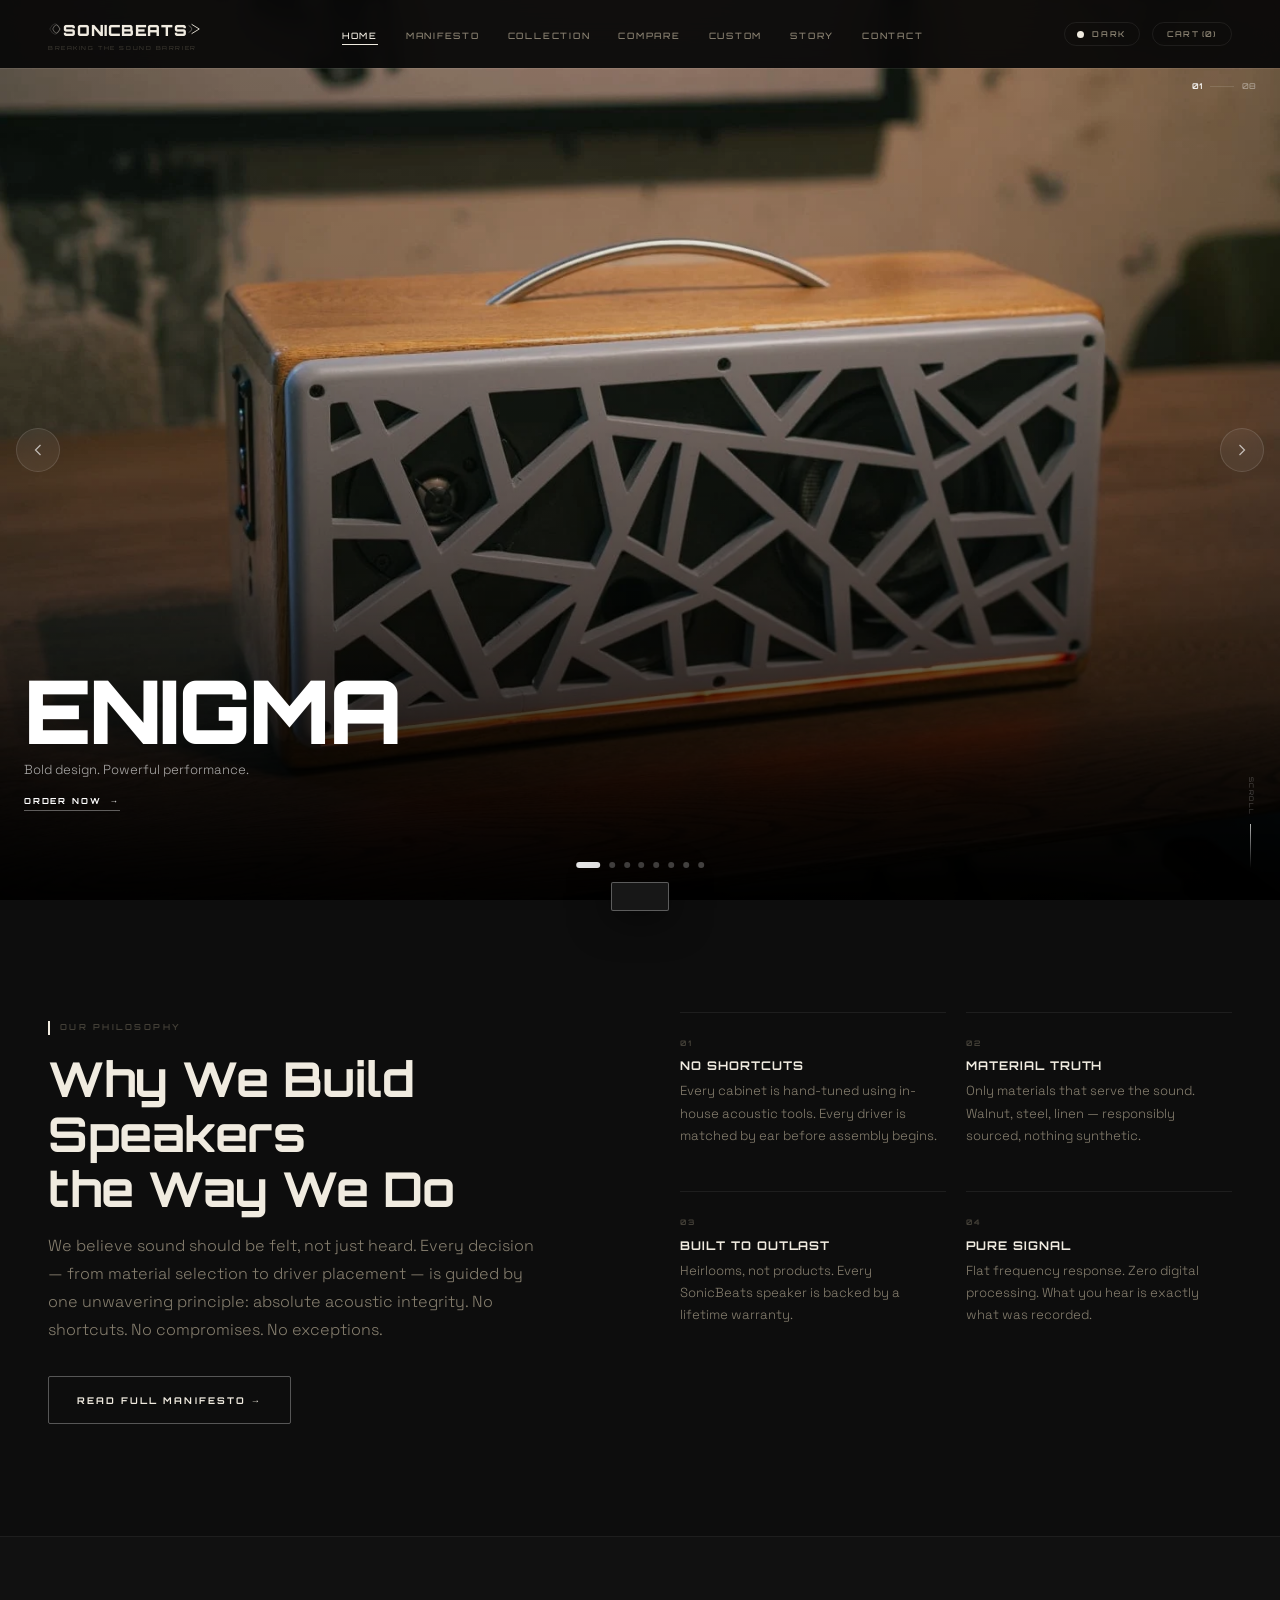
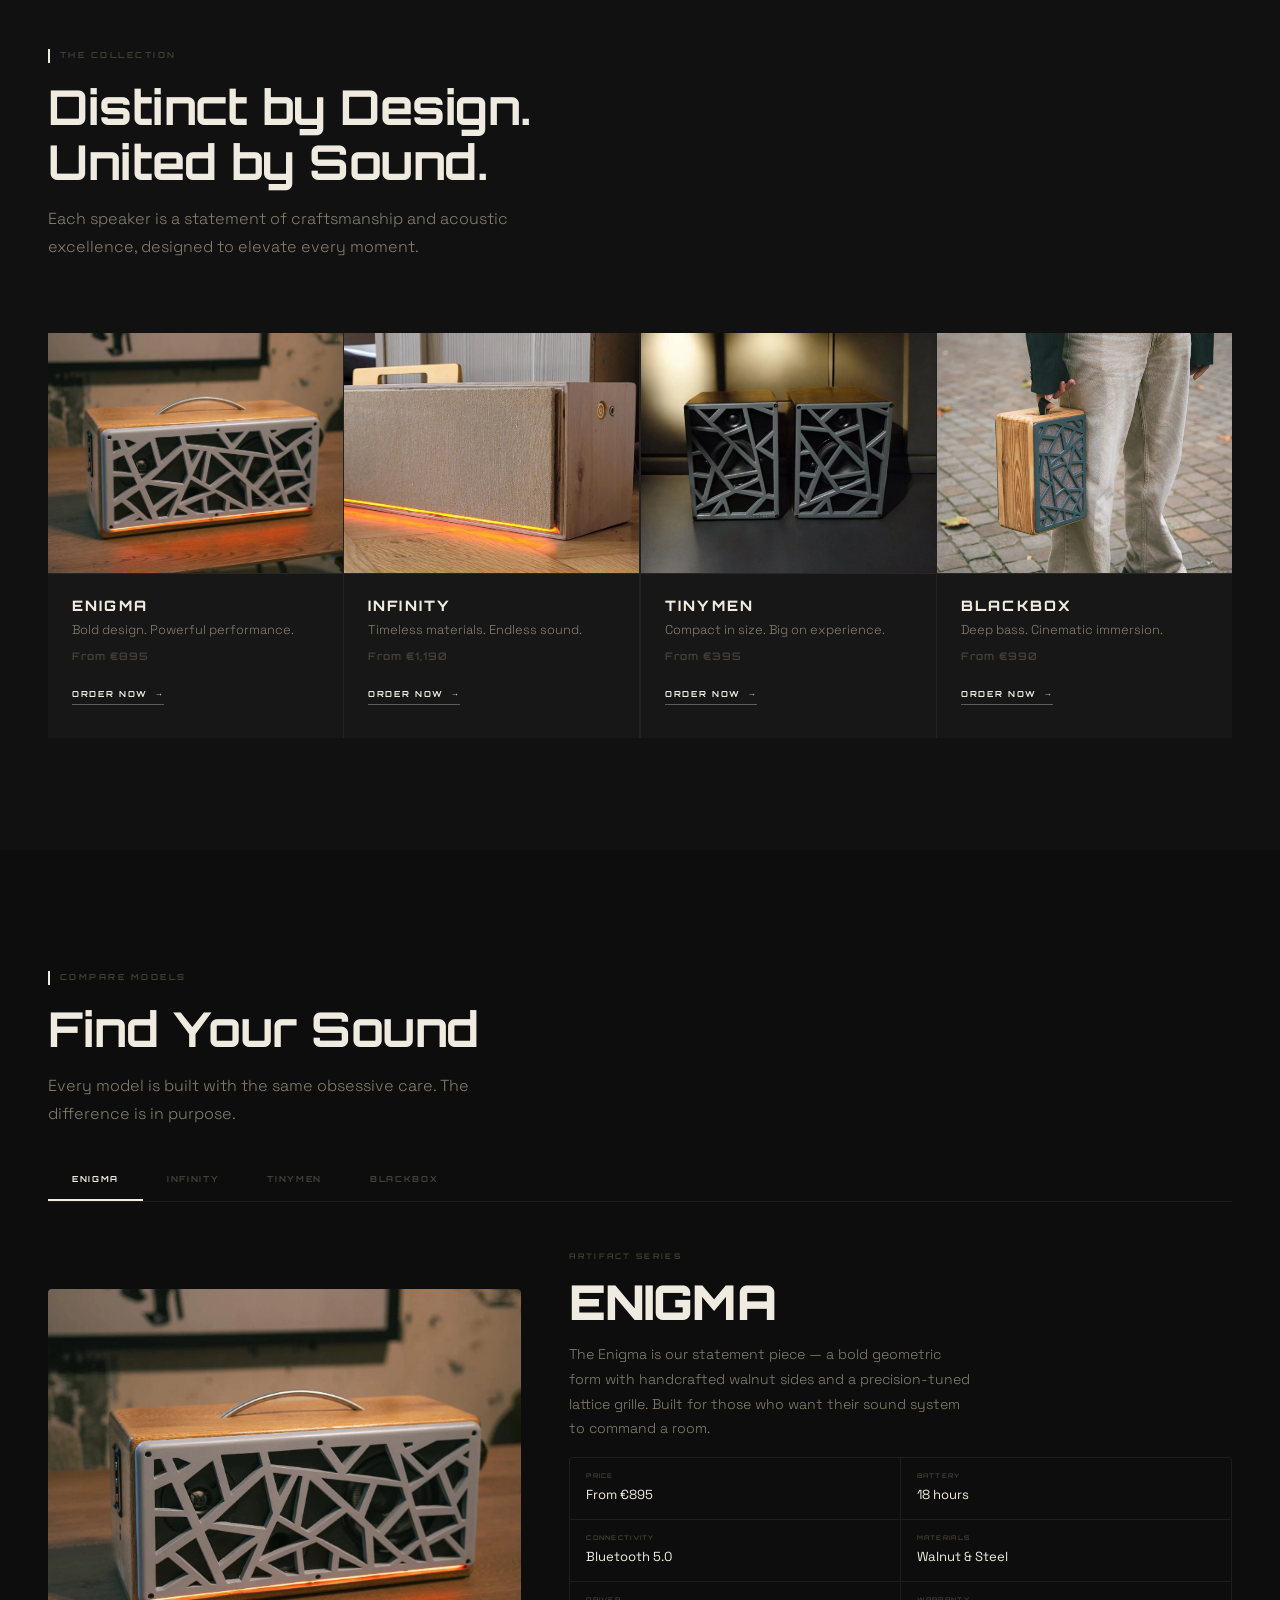
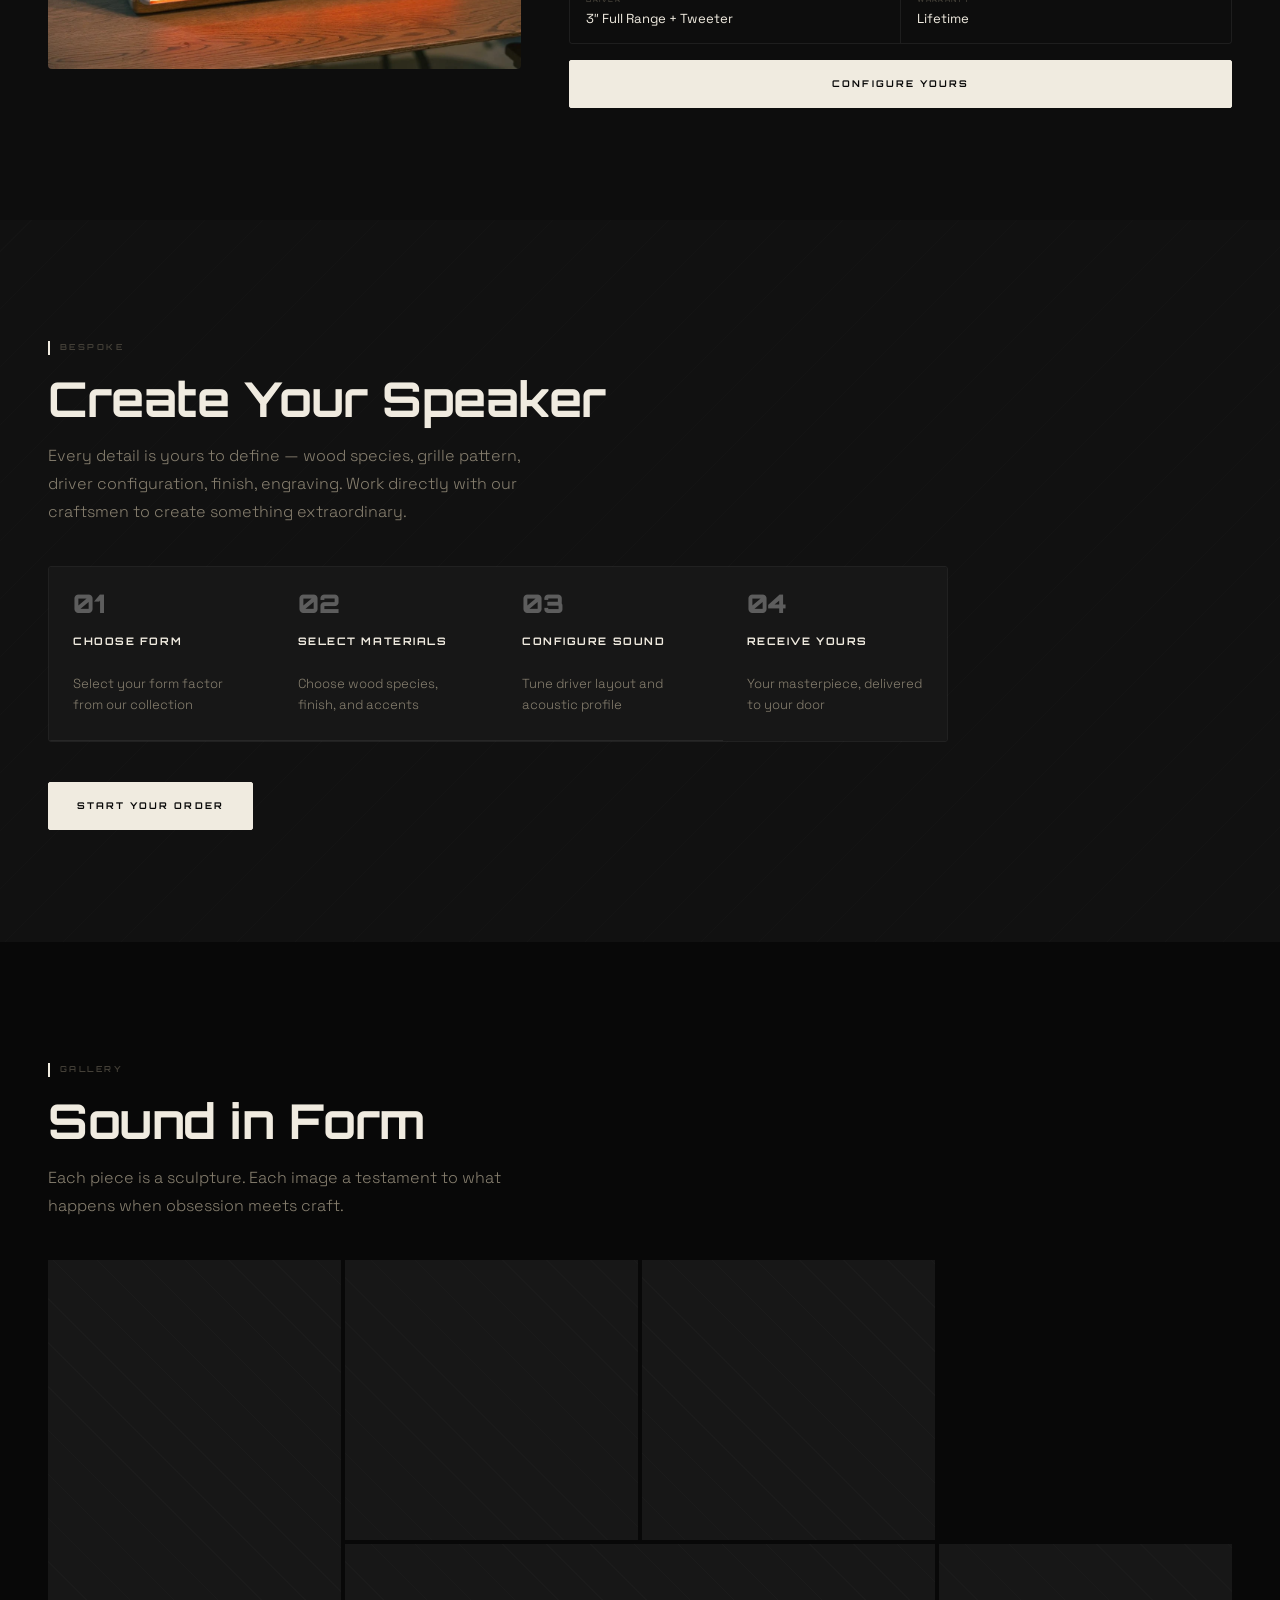
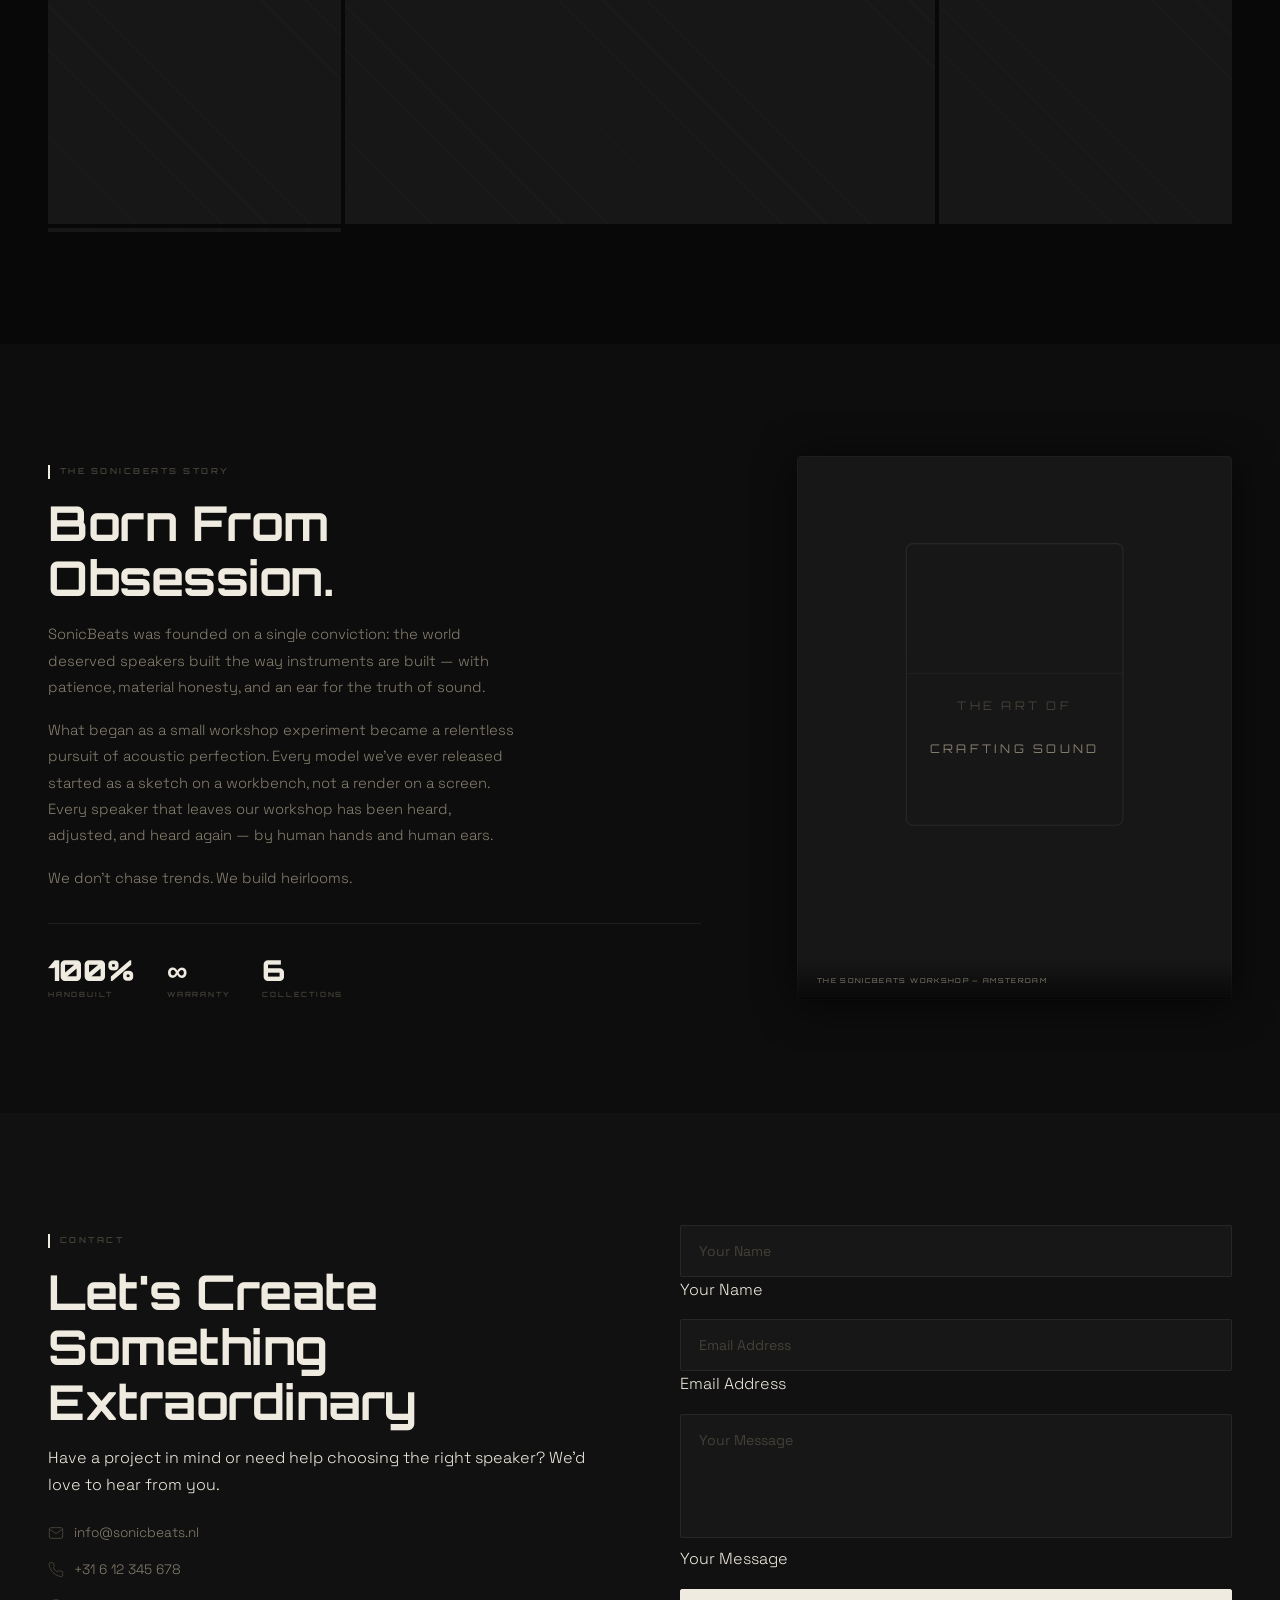
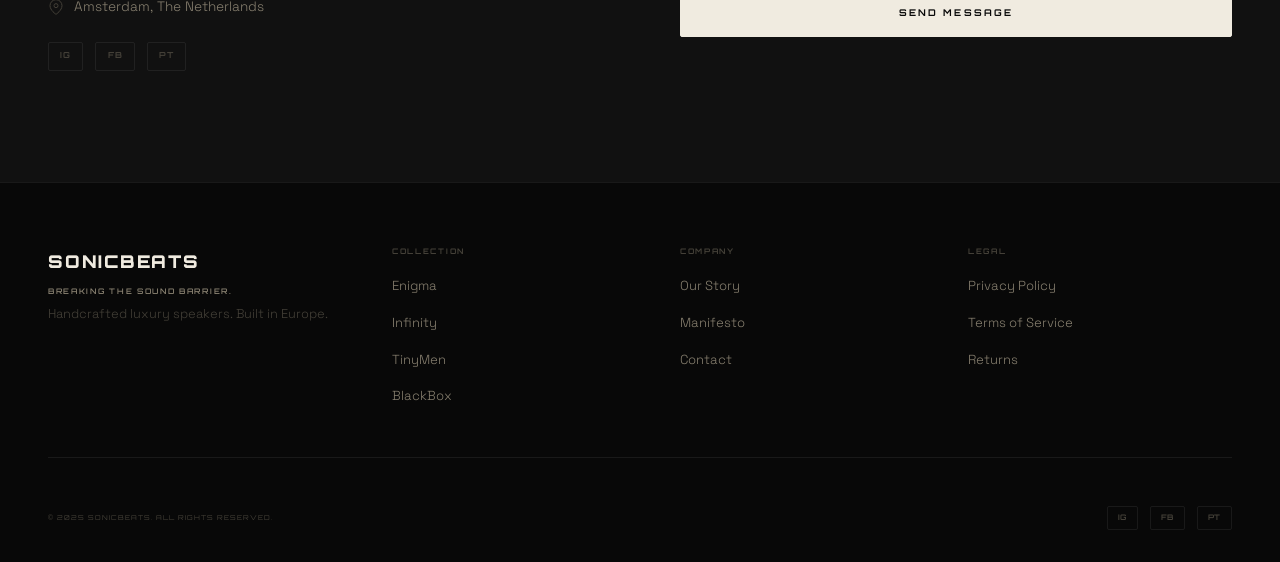
==== commit a6a8495e: "Images added" ====
--- a/index.html
+++ b/index.html
@@ -121,184 +121,41 @@
 
       <div class="slideshow" id="slideshow" aria-live="polite">
 
-        <!-- ENIGMA
-        <div class="slide slide--active" data-idx="0" data-name="Enigma" data-collection="ARTIFACT SERIES" data-tagline="Bold design. Powerful performance." data-price="From €895" aria-label="Enigma speaker">
-          <div class="slide__bg slide__bg--enigma"></div>
-          <div class="slide__product">
-            <div class="sp sp--enigma">
-              <div class="sp__handle"></div>
-              <div class="sp__body">
-                <div class="sp__wood sp__wood--l"></div>
-                <div class="sp__face">
-                  <svg viewBox="0 0 160 220" class="sp__grille" aria-hidden="true">
-                    <defs>
-                      <pattern id="lat1" x="0" y="0" width="18" height="18" patternUnits="userSpaceOnUse">
-                        <path d="M0,9 L9,0 L18,9 L9,18 Z" fill="none" stroke="currentColor" stroke-width="0.7" opacity="0.55"/>
-                      </pattern>
-                      <radialGradient id="eg1" cx="50%" cy="45%" r="55%">
-                        <stop offset="0%" stop-color="currentColor" stop-opacity="0.25"/>
-                        <stop offset="100%" stop-color="currentColor" stop-opacity="0"/>
-                      </radialGradient>
-                    </defs>
-                    <rect width="160" height="220" fill="url(#lat1)"/>
-                    <rect width="160" height="220" fill="url(#eg1)"/>
-                  </svg>
-                </div>
-                <div class="sp__wood sp__wood--r"></div>
-                <div class="sp__led"></div>
-              </div>
-              <div class="sp__shadow"></div>
-              <div class="sp__glow"></div>
-            </div>
-          </div>
-        </div> -->
-
-        <!-- ENIGMA -->
-        <div class="slide slide--active" data-idx="0" data-name="Enigma" data-collection="ARTIFACT SERIES" data-tagline="Bold design. Powerful performance." data-price="From €895" aria-label="Enigma speaker">
-          <div class="slide__bg slide__bg--enigma"></div>
-          <div class="slide__product">
-            <img src="assets/slides/enigma.webp"
-                alt="Enigma speaker"
-                style="max-height: 70vh; width: auto; object-fit: contain;" />
-          </div>
-        </div>
-
-
-        <!-- INFINITY -->
-        <div class="slide" data-idx="1" data-name="Infinity" data-collection="SPHERE SERIES" data-tagline="Timeless materials. Endless sound." data-price="From €1,190" aria-label="Infinity speaker">
-          <div class="slide__bg slide__bg--infinity"></div>
-          <div class="slide__product">
-            <div class="sp sp--infinity">
-              <div class="sp__sphere">
-                <div class="sp__sphere-inner">
-                  <div class="sp__sphere-driver"></div>
-                  <div class="sp__sphere-ring sp__sphere-ring--1"></div>
-                  <div class="sp__sphere-ring sp__sphere-ring--2"></div>
-                </div>
-                <div class="sp__sphere-chrome"></div>
-              </div>
-              <div class="sp__shadow"></div>
-              <div class="sp__glow"></div>
-            </div>
-          </div>
-        </div>
-
-        <!-- TINYMEN -->
-        <div class="slide" data-idx="2" data-name="TinyMen" data-collection="PORTABLE SERIES" data-tagline="Compact in size. Big on experience." data-price="From €395" aria-label="TinyMen speaker">
-          <div class="slide__bg slide__bg--tinymen"></div>
-          <div class="slide__product">
-            <div class="sp sp--tinymen">
-              <div class="sp__cube">
-                <div class="sp__cube-top"></div>
-                <div class="sp__cube-face">
-                  <svg viewBox="0 0 120 120" class="sp__grille" aria-hidden="true">
-                    <defs>
-                      <pattern id="dot1" x="0" y="0" width="10" height="10" patternUnits="userSpaceOnUse">
-                        <circle cx="5" cy="5" r="1.6" fill="currentColor" opacity="0.45"/>
-                      </pattern>
-                    </defs>
-                    <rect rx="8" width="120" height="120" fill="url(#dot1)"/>
-                  </svg>
-                </div>
-                <div class="sp__cube-bumper"></div>
-              </div>
-              <div class="sp__shadow"></div>
-              <div class="sp__glow"></div>
-            </div>
-          </div>
-        </div>
-
-        <!-- BLACKBOX -->
-        <div class="slide" data-idx="3" data-name="BlackBox" data-collection="STUDIO SERIES" data-tagline="Deep bass. Cinematic immersion." data-price="From €990" aria-label="BlackBox speaker">
-          <div class="slide__bg slide__bg--blackbox"></div>
-          <div class="slide__product">
-            <div class="sp sp--blackbox">
-              <div class="sp__bar">
-                <div class="sp__bar-face">
-                  <svg viewBox="0 0 300 100" class="sp__grille" aria-hidden="true">
-                    <defs>
-                      <pattern id="vert1" x="0" y="0" width="6" height="100" patternUnits="userSpaceOnUse">
-                        <rect x="2.5" y="8" width="1" height="84" fill="currentColor" opacity="0.3" rx="0.5"/>
-                      </pattern>
-                    </defs>
-                    <rect width="300" height="100" fill="url(#vert1)"/>
-                    <ellipse cx="150" cy="50" rx="38" ry="38" fill="none" stroke="currentColor" stroke-width="1" opacity="0.4"/>
-                    <circle cx="150" cy="50" r="8" fill="currentColor" opacity="0.2"/>
-                  </svg>
-                </div>
-                <div class="sp__bar-logo">SB</div>
-              </div>
-              <div class="sp__shadow"></div>
-              <div class="sp__glow"></div>
-            </div>
-          </div>
-        </div>
-
-        <!-- NORMANDIE -->
-        <div class="slide" data-idx="4" data-name="Normandie" data-collection="HERITAGE SERIES" data-tagline="European luxury. Uncompromised fidelity." data-price="From €1,850" aria-label="Normandie speaker">
-          <div class="slide__bg slide__bg--normandie"></div>
-          <div class="slide__product">
-            <div class="sp sp--normandie">
-              <div class="sp__tower">
-                <div class="sp__tower-top"></div>
-                <div class="sp__tower-face">
-                  <svg viewBox="0 0 100 300" class="sp__grille" aria-hidden="true">
-                    <defs>
-                      <pattern id="linen1" x="0" y="0" width="8" height="8" patternUnits="userSpaceOnUse">
-                        <line x1="0" y1="0" x2="8" y2="8" stroke="currentColor" stroke-width="0.4" opacity="0.2"/>
-                        <line x1="8" y1="0" x2="0" y2="8" stroke="currentColor" stroke-width="0.4" opacity="0.2"/>
-                      </pattern>
-                    </defs>
-                    <rect rx="4" width="100" height="300" fill="url(#linen1)"/>
-                    <ellipse cx="50" cy="55" rx="18" ry="18" fill="none" stroke="currentColor" stroke-width="0.8" opacity="0.4"/>
-                    <ellipse cx="50" cy="150" rx="28" ry="28" fill="none" stroke="currentColor" stroke-width="0.8" opacity="0.35"/>
-                    <ellipse cx="50" cy="255" rx="36" ry="36" fill="none" stroke="currentColor" stroke-width="0.8" opacity="0.3"/>
-                  </svg>
-                </div>
-                <div class="sp__tower-brass sp__tower-brass--t"></div>
-                <div class="sp__tower-brass sp__tower-brass--b"></div>
-              </div>
-              <div class="sp__shadow"></div>
-              <div class="sp__glow"></div>
-            </div>
-          </div>
-        </div>
-
-        <!-- AURORA -->
-        <div class="slide" data-idx="5" data-name="Aurora" data-collection="LIMITED EDITION" data-tagline="Sound that fills the sky." data-price="From €2,200" aria-label="Aurora speaker">
-          <div class="slide__bg slide__bg--aurora"></div>
-          <div class="slide__product">
-            <div class="sp sp--aurora">
-              <div class="sp__disc">
-                <div class="sp__disc-ring sp__disc-ring--1"></div>
-                <div class="sp__disc-ring sp__disc-ring--2"></div>
-                <div class="sp__disc-ring sp__disc-ring--3"></div>
-                <div class="sp__disc-face">
-                  <svg viewBox="0 0 200 200" class="sp__grille" aria-hidden="true">
-                    <defs>
-                      <radialGradient id="aur1" cx="50%" cy="50%" r="50%">
-                        <stop offset="0%" stop-color="currentColor" stop-opacity="0.4"/>
-                        <stop offset="100%" stop-color="currentColor" stop-opacity="0"/>
-                      </radialGradient>
-                    </defs>
-                    <circle cx="100" cy="100" r="96" fill="url(#aur1)"/>
-                    <circle cx="100" cy="100" r="70" fill="none" stroke="currentColor" stroke-width="0.5" opacity="0.3"/>
-                    <circle cx="100" cy="100" r="46" fill="none" stroke="currentColor" stroke-width="0.5" opacity="0.35"/>
-                    <circle cx="100" cy="100" r="24" fill="none" stroke="currentColor" stroke-width="1" opacity="0.5"/>
-                  </svg>
-                </div>
-                <div class="sp__disc-stand"></div>
-              </div>
-              <div class="sp__shadow"></div>
-              <div class="sp__glow sp__glow--aurora"></div>
-            </div>
-          </div>
+        <div class="slide slide--active" data-idx="0" data-name="Enigma" data-tagline="Bold design. Powerful performance." aria-label="Enigma speaker" style="background-image:url('assets/slides/enigma.webp')">
+          <div class="slide__overlay"></div>
+        </div>
+
+        <div class="slide" data-idx="1" data-name="Infinity" data-tagline="Timeless materials. Endless sound." aria-label="Infinity speaker" style="background-image:url('assets/slides/infinity.webp')">
+          <div class="slide__overlay"></div>
+        </div>
+
+        <div class="slide" data-idx="2" data-name="TinyMen" data-tagline="Compact in size. Big on experience." aria-label="TinyMen speaker" style="background-image:url('assets/slides/tinymen.webp')">
+          <div class="slide__overlay"></div>
+        </div>
+
+        <div class="slide" data-idx="3" data-name="BlackBox" data-tagline="Deep bass. Cinematic immersion." aria-label="BlackBox speaker" style="background-image:url('assets/slides/blackbox.webp')">
+          <div class="slide__overlay"></div>
+        </div>
+
+        <div class="slide" data-idx="4" data-name="Normandie" data-tagline="European luxury. Uncompromised fidelity." aria-label="Normandie speaker" style="background-image:url('assets/slides/normandie.webp')">
+          <div class="slide__overlay"></div>
+        </div>
+
+        <div class="slide" data-idx="5" data-name="Aurora" data-tagline="Sound that fills the sky." aria-label="Aurora speaker" style="background-image:url('assets/slides/aurora.webp')">
+          <div class="slide__overlay"></div>
+        </div>
+
+        <div class="slide" data-idx="6" data-name="Donager" data-tagline="Raw power. Refined soul." aria-label="Donager speaker" style="background-image:url('assets/slides/donager.webp')">
+          <div class="slide__overlay"></div>
+        </div>
+
+        <div class="slide" data-idx="7" data-name="N1" data-tagline="The next generation of sound." aria-label="N1 speaker" style="background-image:url('assets/slides/n1.webp')">
+          <div class="slide__overlay"></div>
         </div>
 
       </div><!-- /slideshow -->
 
       <div class="hero-caption" id="hero-caption" aria-live="polite">
-        <span class="hero-caption__collection" id="slide-collection">ARTIFACT SERIES</span>
         <h2 class="hero-caption__name" id="slide-name">Enigma</h2>
         <p class="hero-caption__tagline" id="slide-tagline">Bold design. Powerful performance.</p>
         <a href="#custom" class="hero-caption__cta">ORDER NOW <span>→</span></a>
@@ -307,7 +164,7 @@
       <div class="hero-counter" aria-hidden="true">
         <span id="slide-current">01</span>
         <span class="hero-counter__sep"></span>
-        <span class="hero-counter__total">06</span>
+        <span class="hero-counter__total">08</span>
       </div>
 
       <div class="hero-dots" id="hero-dots" role="tablist" aria-label="Slide navigation">
@@ -317,6 +174,8 @@
         <button class="hero-dot"                  data-idx="3" role="tab" aria-selected="false" aria-label="BlackBox"></button>
         <button class="hero-dot"                  data-idx="4" role="tab" aria-selected="false" aria-label="Normandie"></button>
         <button class="hero-dot"                  data-idx="5" role="tab" aria-selected="false" aria-label="Aurora"></button>
+        <button class="hero-dot"                  data-idx="6" role="tab" aria-selected="false" aria-label="Donager"></button>
+        <button class="hero-dot"                  data-idx="7" role="tab" aria-selected="false" aria-label="N1"></button>
       </div>
 
       <button class="hero-arrow hero-arrow--prev" id="slide-prev" aria-label="Previous product">
@@ -382,129 +241,8 @@
           <p class="section-sub">Each speaker is a statement of craftsmanship and acoustic excellence, designed to elevate every moment.</p>
         </div>
 
-        <div class="collections__grid">
-
-          <div class="collection-card reveal" data-delay="0" tabindex="0" role="article" aria-label="Enigma collection">
-            <div class="collection-card__inner">
-              <div class="collection-card__front">
-                <div class="collection-card__visual collection-card__visual--enigma">
-                  <div class="mini-speaker mini-speaker--enigma">
-                    <div class="mini-speaker__handle"></div>
-                    <div class="mini-speaker__body">
-                      <svg viewBox="0 0 80 100" class="mini-grille"><rect x="2" y="2" width="76" height="96" rx="4" fill="none" stroke="currentColor" stroke-width="0.5" opacity="0.4"/><path d="M2,20 L40,2 L78,20 L78,80 L40,98 L2,80 Z" fill="none" stroke="currentColor" stroke-width="0.3" opacity="0.3"/></svg>
-                    </div>
-                  </div>
-                </div>
-                <div class="collection-card__info">
-                  <h3 class="collection-card__name">ENIGMA</h3>
-                  <p class="collection-card__tagline">Bold design. Powerful performance.</p>
-                  <span class="collection-card__price">From €895</span>
-                  <a href="#custom" class="collection-card__link">ORDER NOW</a>
-                </div>
-              </div>
-              <div class="collection-card__hover-overlay">
-                <p>Starting from <strong>€895</strong></p>
-                <ul>
-                  <li>Battery: 18 hours</li>
-                  <li>Bluetooth 5.0</li>
-                  <li>Handcrafted walnut &amp; steel</li>
-                  <li>Lifetime warranty</li>
-                </ul>
-                <a href="#custom" class="btn btn--primary btn--sm">ORDER NOW</a>
-              </div>
-            </div>
-          </div>
-
-          <div class="collection-card reveal" data-delay="100" tabindex="0" role="article" aria-label="Infinity collection">
-            <div class="collection-card__inner">
-              <div class="collection-card__front">
-                <div class="collection-card__visual collection-card__visual--infinity">
-                  <div class="mini-speaker mini-speaker--infinity">
-                    <div class="mini-speaker__body mini-speaker__body--round">
-                      <svg viewBox="0 0 80 80" class="mini-grille"><circle cx="40" cy="40" r="36" fill="none" stroke="currentColor" stroke-width="0.5" opacity="0.4"/><circle cx="40" cy="40" r="24" fill="none" stroke="currentColor" stroke-width="0.5" opacity="0.3"/><circle cx="40" cy="40" r="12" fill="none" stroke="currentColor" stroke-width="0.8" opacity="0.5"/></svg>
-                    </div>
-                  </div>
-                </div>
-                <div class="collection-card__info">
-                  <h3 class="collection-card__name">INFINITY</h3>
-                  <p class="collection-card__tagline">Timeless materials. Endless sound.</p>
-                  <span class="collection-card__price">From €1,190</span>
-                  <a href="#custom" class="collection-card__link">ORDER NOW</a>
-                </div>
-              </div>
-              <div class="collection-card__hover-overlay">
-                <p>Starting from <strong>€1,190</strong></p>
-                <ul>
-                  <li>360° omnidirectional sound</li>
-                  <li>Marble &amp; brass finish</li>
-                  <li>Wi-Fi + Bluetooth 5.2</li>
-                  <li>Lifetime warranty</li>
-                </ul>
-                <a href="#custom" class="btn btn--primary btn--sm">ORDER NOW</a>
-              </div>
-            </div>
-          </div>
-
-          <div class="collection-card reveal" data-delay="200" tabindex="0" role="article" aria-label="TinyMen collection">
-            <div class="collection-card__inner">
-              <div class="collection-card__front">
-                <div class="collection-card__visual collection-card__visual--tinymen">
-                  <div class="mini-speaker mini-speaker--tinymen">
-                    <div class="mini-speaker__body mini-speaker__body--compact">
-                      <svg viewBox="0 0 60 60" class="mini-grille"><rect x="4" y="4" width="52" height="52" rx="8" fill="none" stroke="currentColor" stroke-width="0.5" opacity="0.4"/><rect x="14" y="14" width="32" height="32" rx="4" fill="none" stroke="currentColor" stroke-width="0.5" opacity="0.3"/></svg>
-                    </div>
-                  </div>
-                </div>
-                <div class="collection-card__info">
-                  <h3 class="collection-card__name">TINYMEN</h3>
-                  <p class="collection-card__tagline">Compact in size. Big on experience.</p>
-                  <span class="collection-card__price">From €395</span>
-                  <a href="#custom" class="collection-card__link">ORDER NOW</a>
-                </div>
-              </div>
-              <div class="collection-card__hover-overlay">
-                <p>Starting from <strong>€395</strong></p>
-                <ul>
-                  <li>Pocket-sized powerhouse</li>
-                  <li>IP67 waterproof</li>
-                  <li>30h battery life</li>
-                  <li>Lifetime warranty</li>
-                </ul>
-                <a href="#custom" class="btn btn--primary btn--sm">ORDER NOW</a>
-              </div>
-            </div>
-          </div>
-
-          <div class="collection-card reveal" data-delay="300" tabindex="0" role="article" aria-label="BlackBox collection">
-            <div class="collection-card__inner">
-              <div class="collection-card__front">
-                <div class="collection-card__visual collection-card__visual--blackbox">
-                  <div class="mini-speaker mini-speaker--blackbox">
-                    <div class="mini-speaker__body mini-speaker__body--wide">
-                      <svg viewBox="0 0 100 60" class="mini-grille"><rect x="2" y="2" width="96" height="56" rx="2" fill="none" stroke="currentColor" stroke-width="0.5" opacity="0.4"/><circle cx="50" cy="30" r="16" fill="none" stroke="currentColor" stroke-width="0.5" opacity="0.4"/></svg>
-                    </div>
-                  </div>
-                </div>
-                <div class="collection-card__info">
-                  <h3 class="collection-card__name">BLACKBOX</h3>
-                  <p class="collection-card__tagline">Deep bass. Cinematic immersion.</p>
-                  <span class="collection-card__price">From €990</span>
-                  <a href="#custom" class="collection-card__link">ORDER NOW</a>
-                </div>
-              </div>
-              <div class="collection-card__hover-overlay">
-                <p>Starting from <strong>€990</strong></p>
-                <ul>
-                  <li>Subwoofer integrated</li>
-                  <li>Matte carbon finish</li>
-                  <li>Room-filling stereo</li>
-                  <li>Lifetime warranty</li>
-                </ul>
-                <a href="#custom" class="btn btn--primary btn--sm">ORDER NOW</a>
-              </div>
-            </div>
-          </div>
-
+        <div class="collections__grid" id="collections-grid">
+          <!-- Cards injected by CatalogRenderer from js/catalog.js -->
         </div>
       </div>
     </section>
@@ -521,146 +259,11 @@
         </div>
 
         <div class="compare__tabs" id="compare-tabs" role="tablist">
-          <button class="compare__tab compare__tab--active" data-model="enigma" role="tab" aria-selected="true">ENIGMA</button>
-          <button class="compare__tab" data-model="infinity" role="tab" aria-selected="false">INFINITY</button>
-          <button class="compare__tab" data-model="tinymen" role="tab" aria-selected="false">TINYMEN</button>
-          <button class="compare__tab" data-model="blackbox" role="tab" aria-selected="false">BLACKBOX</button>
+          <!-- Tabs injected by CatalogRenderer -->
         </div>
 
         <div class="compare__panels" id="compare-panels">
-
-          <div class="compare__panel compare__panel--active" data-model="enigma" role="tabpanel">
-            <div class="compare__visual">
-              <div class="sp sp--enigma sp--compare">
-                <div class="sp__handle"></div>
-                <div class="sp__body">
-                  <div class="sp__wood sp__wood--l"></div>
-                  <div class="sp__face">
-                    <svg viewBox="0 0 160 220" class="sp__grille" aria-hidden="true">
-                      <defs><pattern id="lat2" x="0" y="0" width="18" height="18" patternUnits="userSpaceOnUse"><path d="M0,9 L9,0 L18,9 L9,18 Z" fill="none" stroke="currentColor" stroke-width="0.7" opacity="0.55"/></pattern></defs>
-                      <rect width="160" height="220" fill="url(#lat2)"/>
-                    </svg>
-                  </div>
-                  <div class="sp__wood sp__wood--r"></div>
-                  <div class="sp__led"></div>
-                </div>
-                <div class="sp__shadow"></div>
-                <div class="sp__glow"></div>
-              </div>
-            </div>
-            <div class="compare__info">
-              <div class="compare__series">ARTIFACT SERIES</div>
-              <h3 class="compare__name">Enigma</h3>
-              <p class="compare__desc">The Enigma is our statement piece — a bold geometric form with handcrafted walnut sides and a precision-tuned lattice grille. Built for those who want their sound system to command a room.</p>
-              <div class="compare__specs">
-                <div class="compare__spec"><span class="compare__spec-label">Price</span><span class="compare__spec-value">From €895</span></div>
-                <div class="compare__spec"><span class="compare__spec-label">Battery</span><span class="compare__spec-value">18 hours</span></div>
-                <div class="compare__spec"><span class="compare__spec-label">Connectivity</span><span class="compare__spec-value">Bluetooth 5.0</span></div>
-                <div class="compare__spec"><span class="compare__spec-label">Materials</span><span class="compare__spec-value">Walnut &amp; Steel</span></div>
-                <div class="compare__spec"><span class="compare__spec-label">Driver</span><span class="compare__spec-value">3" Full Range + Tweeter</span></div>
-                <div class="compare__spec"><span class="compare__spec-label">Warranty</span><span class="compare__spec-value">Lifetime</span></div>
-              </div>
-              <a href="#custom" class="btn btn--primary">CONFIGURE YOURS</a>
-            </div>
-          </div>
-
-          <div class="compare__panel" data-model="infinity" role="tabpanel">
-            <div class="compare__visual">
-              <div class="sp sp--infinity sp--compare">
-                <div class="sp__sphere">
-                  <div class="sp__sphere-inner">
-                    <div class="sp__sphere-driver"></div>
-                    <div class="sp__sphere-ring sp__sphere-ring--1"></div>
-                    <div class="sp__sphere-ring sp__sphere-ring--2"></div>
-                  </div>
-                  <div class="sp__sphere-chrome"></div>
-                </div>
-                <div class="sp__shadow"></div>
-                <div class="sp__glow"></div>
-              </div>
-            </div>
-            <div class="compare__info">
-              <div class="compare__series">SPHERE SERIES</div>
-              <h3 class="compare__name">Infinity</h3>
-              <p class="compare__desc">A perfect sphere of marble and brass, the Infinity delivers 360° omnidirectional sound. It fills a room evenly — no sweet spot required. For those who live in sound.</p>
-              <div class="compare__specs">
-                <div class="compare__spec"><span class="compare__spec-label">Price</span><span class="compare__spec-value">From €1,190</span></div>
-                <div class="compare__spec"><span class="compare__spec-label">Sound</span><span class="compare__spec-value">360° Omnidirectional</span></div>
-                <div class="compare__spec"><span class="compare__spec-label">Connectivity</span><span class="compare__spec-value">Wi-Fi + Bluetooth 5.2</span></div>
-                <div class="compare__spec"><span class="compare__spec-label">Materials</span><span class="compare__spec-value">Marble &amp; Brass</span></div>
-                <div class="compare__spec"><span class="compare__spec-label">Driver</span><span class="compare__spec-value">Coaxial 360° Array</span></div>
-                <div class="compare__spec"><span class="compare__spec-label">Warranty</span><span class="compare__spec-value">Lifetime</span></div>
-              </div>
-              <a href="#custom" class="btn btn--primary">CONFIGURE YOURS</a>
-            </div>
-          </div>
-
-          <div class="compare__panel" data-model="tinymen" role="tabpanel">
-            <div class="compare__visual">
-              <div class="sp sp--tinymen sp--compare">
-                <div class="sp__cube">
-                  <div class="sp__cube-top"></div>
-                  <div class="sp__cube-face">
-                    <svg viewBox="0 0 120 120" class="sp__grille" aria-hidden="true">
-                      <defs><pattern id="dot2" x="0" y="0" width="10" height="10" patternUnits="userSpaceOnUse"><circle cx="5" cy="5" r="1.6" fill="currentColor" opacity="0.45"/></pattern></defs>
-                      <rect rx="8" width="120" height="120" fill="url(#dot2)"/>
-                    </svg>
-                  </div>
-                  <div class="sp__cube-bumper"></div>
-                </div>
-                <div class="sp__shadow"></div>
-                <div class="sp__glow"></div>
-              </div>
-            </div>
-            <div class="compare__info">
-              <div class="compare__series">PORTABLE SERIES</div>
-              <h3 class="compare__name">TinyMen</h3>
-              <p class="compare__desc">Don't let the size fool you. The TinyMen packs 30 hours of audio into a pocket-sized IP67-rated body. The same obsessive tuning process, just scaled for adventure.</p>
-              <div class="compare__specs">
-                <div class="compare__spec"><span class="compare__spec-label">Price</span><span class="compare__spec-value">From €395</span></div>
-                <div class="compare__spec"><span class="compare__spec-label">Battery</span><span class="compare__spec-value">30 hours</span></div>
-                <div class="compare__spec"><span class="compare__spec-label">Connectivity</span><span class="compare__spec-value">Bluetooth 5.1</span></div>
-                <div class="compare__spec"><span class="compare__spec-label">Rating</span><span class="compare__spec-value">IP67 Waterproof</span></div>
-                <div class="compare__spec"><span class="compare__spec-label">Driver</span><span class="compare__spec-value">2" Full Range</span></div>
-                <div class="compare__spec"><span class="compare__spec-label">Warranty</span><span class="compare__spec-value">Lifetime</span></div>
-              </div>
-              <a href="#custom" class="btn btn--primary">CONFIGURE YOURS</a>
-            </div>
-          </div>
-
-          <div class="compare__panel" data-model="blackbox" role="tabpanel">
-            <div class="compare__visual">
-              <div class="sp sp--blackbox sp--compare">
-                <div class="sp__bar">
-                  <div class="sp__bar-face">
-                    <svg viewBox="0 0 300 100" class="sp__grille" aria-hidden="true">
-                      <defs><pattern id="vert2" x="0" y="0" width="6" height="100" patternUnits="userSpaceOnUse"><rect x="2.5" y="8" width="1" height="84" fill="currentColor" opacity="0.3" rx="0.5"/></pattern></defs>
-                      <rect width="300" height="100" fill="url(#vert2)"/>
-                      <ellipse cx="150" cy="50" rx="38" ry="38" fill="none" stroke="currentColor" stroke-width="1" opacity="0.4"/>
-                    </svg>
-                  </div>
-                  <div class="sp__bar-logo">SB</div>
-                </div>
-                <div class="sp__shadow"></div>
-                <div class="sp__glow"></div>
-              </div>
-            </div>
-            <div class="compare__info">
-              <div class="compare__series">STUDIO SERIES</div>
-              <h3 class="compare__name">BlackBox</h3>
-              <p class="compare__desc">A low-profile soundbar with an integrated subwoofer and matte carbon body. The BlackBox delivers cinematic bass that you feel in your chest — engineered for studio-grade immersion.</p>
-              <div class="compare__specs">
-                <div class="compare__spec"><span class="compare__spec-label">Price</span><span class="compare__spec-value">From €990</span></div>
-                <div class="compare__spec"><span class="compare__spec-label">Bass</span><span class="compare__spec-value">Integrated Subwoofer</span></div>
-                <div class="compare__spec"><span class="compare__spec-label">Connectivity</span><span class="compare__spec-value">Bluetooth 5.0 + Optical</span></div>
-                <div class="compare__spec"><span class="compare__spec-label">Materials</span><span class="compare__spec-value">Matte Carbon</span></div>
-                <div class="compare__spec"><span class="compare__spec-label">Driver</span><span class="compare__spec-value">Stereo + 5" Subwoofer</span></div>
-                <div class="compare__spec"><span class="compare__spec-label">Warranty</span><span class="compare__spec-value">Lifetime</span></div>
-              </div>
-              <a href="#custom" class="btn btn--primary">CONFIGURE YOURS</a>
-            </div>
-          </div>
-
+          <!-- Panels injected by CatalogRenderer -->
         </div>
       </div>
     </section>
@@ -715,25 +318,8 @@
           <h2 class="section-title">Sound in Form</h2>
           <p class="section-sub">Each piece is a sculpture. Each image a testament to what happens when obsession meets craft.</p>
         </div>
-        <div class="gallery__grid reveal" data-delay="100">
-          <div class="gallery__item gallery__item--tall gallery__item--1">
-            <div class="gallery__item-overlay"><span>Enigma — Walnut Edition</span></div>
-          </div>
-          <div class="gallery__item gallery__item--2">
-            <div class="gallery__item-overlay"><span>Infinity — Marble Series</span></div>
-          </div>
-          <div class="gallery__item gallery__item--3">
-            <div class="gallery__item-overlay"><span>The Workshop</span></div>
-          </div>
-          <div class="gallery__item gallery__item--wide gallery__item--4">
-            <div class="gallery__item-overlay"><span>BlackBox — Studio Series</span></div>
-          </div>
-          <div class="gallery__item gallery__item--5">
-            <div class="gallery__item-overlay"><span>TinyMen — Field Edition</span></div>
-          </div>
-          <div class="gallery__item gallery__item--tall gallery__item--6">
-            <div class="gallery__item-overlay"><span>Normandie — Heritage Series</span></div>
-          </div>
+        <div class="gallery__grid reveal" id="gallery-grid" data-delay="100">
+          <!-- Items injected by CatalogRenderer from js/catalog.js GALLERY array -->
         </div>
       </div>
     </section>
@@ -902,6 +488,7 @@
 
   <div class="toast" id="toast" role="alert" aria-live="assertive" aria-hidden="true"></div>
 
+  <script src="js/catalog.js"></script>
   <script src="js/app.js"></script>
 </body>
 </html>
--- a/css/styles.css
+++ b/css/styles.css
@@ -429,6 +429,9 @@
   opacity: 0;
   pointer-events: none;
   will-change: transform, opacity;
+  background-size: cover;
+  background-position: center center;
+  background-color: #0a0a0a;
 }
 .slide--active {
   opacity: 1;
@@ -443,83 +446,54 @@
 @keyframes slideExitRight  { to { transform:translateX(30%);  opacity:0; } }
 @keyframes slideEnterLeft  { from { transform:translateX(-30%); opacity:0; } to { transform:translateX(0); opacity:1; } }
 
-.slide__bg { position: absolute; inset: 0; z-index: 0; }
-.slide__bg--enigma   { 
-  background: radial-gradient(ellipse 70% 70% at 60% 45%, #3d2808 0%, #1a0f04 50%, #050301 100%); 
-}
-.slide__bg--infinity { background: radial-gradient(ellipse 70% 70% at 55% 45%, #0d1f35 0%, #060e1c 55%, #010408 100%); }
-.slide__bg--tinymen  { background: radial-gradient(ellipse 65% 65% at 50% 50%, #0c1e0c 0%, #060e06 55%, #020402 100%); }
-.slide__bg--blackbox { background: radial-gradient(ellipse 60% 50% at 50% 50%, #141414 0%, #080808 50%, #020202 100%); }
-.slide__bg--normandie{ background: radial-gradient(ellipse 70% 80% at 45% 45%, #2e2518 0%, #18120a 55%, #080604 100%); }
-.slide__bg--aurora   { background: radial-gradient(ellipse 80% 70% at 50% 40%, #0e0628 0%, #1a0535 30%, #040210 65%, #010108 100%); }
-
-[data-theme="white"] .slide__bg--enigma   { 
-  background: radial-gradient(ellipse 70% 70% at 60% 45%, #3d2808 0%, #1a0f04 50%, #050301 100%); 
-}
-[data-theme="white"] .slide__bg--infinity { background: radial-gradient(ellipse 70% 70% at 55% 45%, #dce0e8 0%, #c8ccd8 40%, #b4b8c8 100%); }
-[data-theme="white"] .slide__bg--tinymen  { background: radial-gradient(ellipse 65% 65% at 50% 50%, #e0e4dc 0%, #ccd0c8 40%, #b8bcb4 100%); }
-[data-theme="white"] .slide__bg--blackbox { background: radial-gradient(ellipse 60% 50% at 50% 50%, #e4e4e4 0%, #d0d0d0 40%, #bcbcbc 100%); }
-[data-theme="white"] .slide__bg--normandie{ background: radial-gradient(ellipse 70% 80% at 45% 45%, #f0ece4 0%, #dcd8d0 40%, #c8c4bc 100%); }
-[data-theme="white"] .slide__bg--aurora   { background: radial-gradient(ellipse 80% 70% at 50% 40%, #e8e4ee 0%, #d8d4e4 30%, #c8c4d8 60%, #b8b4cc 100%); }
-
-.slide__product {
-  position: relative;
-  z-index: 2;
-  display: flex;
-  align-items: center;
-  justify-content: center;
-  width: 100%;
-  height: 100%;
-  padding-bottom: 120px;
-  padding-top: 60px;
-}
-
-/* Hero caption */
+/* Slide overlay — dark vignette so caption text is always readable */
+.slide__overlay {
+  position: absolute;
+  inset: 0;
+  z-index: 1;
+  background: linear-gradient(
+    to top,
+    rgba(0,0,0,0.88) 0%,
+    rgba(0,0,0,0.42) 38%,
+    rgba(0,0,0,0.12) 65%,
+    rgba(0,0,0,0.04) 100%
+  );
+  pointer-events: none;
+}
+
+/* Hero caption — always dark gradient so white text is readable over any image */
 .hero-caption {
   position: absolute;
   bottom: 0; left: 0; right: 0;
   z-index: 10;
-  padding: 2rem 1.5rem 5.5rem;
-  background: linear-gradient(to top, rgba(0,0,0,0.72) 0%, rgba(0,0,0,0.2) 60%, transparent 100%);
+  padding: 4rem 1.5rem 5.5rem;
+  background: linear-gradient(to top,
+    rgba(0,0,0,0.82) 0%,
+    rgba(0,0,0,0.55) 40%,
+    rgba(0,0,0,0.15) 70%,
+    transparent 100%);
   pointer-events: none;
 }
-[data-theme="white"] .hero-caption { background: linear-gradient(to top, rgba(200,200,200,0.85) 0%, rgba(200,200,200,0.3) 60%, transparent 100%); }
-
-.hero-caption__collection {
-  display: block;
-  font-family: 'Orbitron', sans-serif;
-  font-size: 0.48rem;
-  font-weight: 600;
-  letter-spacing: 0.32em;
-  text-transform: uppercase;
-  color: rgba(255,255,255,0.55);
-  margin-bottom: 0.4rem;
-  opacity: 0; transform: translateY(8px);
-  transition: opacity 0.5s 0.1s, transform 0.5s 0.1s;
-}
-[data-theme="white"] .hero-caption__collection { color: rgba(0,0,0,0.5); }
 
 .hero-caption__name {
   font-family: 'Orbitron', sans-serif;
   font-weight: 900;
   font-size: clamp(2.2rem, 10vw, 5.5rem);
-  color: #fff;
+  color: #ffffff;
   line-height: 0.95;
   text-transform: uppercase;
   letter-spacing: -0.02em;
-  opacity: 0; transform: translateY(12px);
-  transition: opacity 0.5s 0.18s, transform 0.5s 0.18s;
-}
-[data-theme="white"] .hero-caption__name { color: #0a0a0a; }
+  opacity: 0; transform: translateY(10px);
+  transition: opacity 0.35s 0.05s, transform 0.35s 0.05s;
+}
 
 .hero-caption__tagline {
   font-size: 0.82rem;
-  color: rgba(255,255,255,0.55);
+  color: rgba(255,255,255,0.65);
   margin-top: 0.35rem;
   opacity: 0; transform: translateY(8px);
-  transition: opacity 0.5s 0.26s, transform 0.5s 0.26s;
-}
-[data-theme="white"] .hero-caption__tagline { color: rgba(0,0,0,0.45); }
+  transition: opacity 0.35s 0.12s, transform 0.35s 0.12s;
+}
 
 .hero-caption__cta {
   display: inline-flex;
@@ -530,18 +504,16 @@
   font-weight: 700;
   letter-spacing: 0.22em;
   text-transform: uppercase;
-  color: #fff;
+  color: #ffffff;
   margin-top: 0.9rem;
   pointer-events: all;
   opacity: 0; transform: translateY(8px);
-  transition: opacity 0.5s 0.34s, transform 0.5s 0.34s, letter-spacing 0.3s;
-  border-bottom: 1px solid rgba(255,255,255,0.3);
+  transition: opacity 0.35s 0.18s, transform 0.35s 0.18s, letter-spacing 0.3s;
+  border-bottom: 1px solid rgba(255,255,255,0.35);
   padding-bottom: 2px;
 }
-[data-theme="white"] .hero-caption__cta { color: #0a0a0a; border-bottom-color: rgba(0,0,0,0.3); }
 .hero-caption__cta:hover { letter-spacing: 0.3em; }
 
-.hero-caption.visible .hero-caption__collection,
 .hero-caption.visible .hero-caption__name,
 .hero-caption.visible .hero-caption__tagline,
 .hero-caption.visible .hero-caption__cta {
@@ -863,17 +835,11 @@
 .collection-card__front { display: flex; flex-direction: column; }
 .collection-card__visual {
   height: 240px;
-  display: flex; align-items: center; justify-content: center;
   position: relative; overflow: hidden;
-}
-.collection-card__visual--enigma   { background: linear-gradient(145deg,#1a1208,#2a1e0a); }
-.collection-card__visual--infinity { background: linear-gradient(145deg,#0d1015,#1a2030); }
-.collection-card__visual--tinymen  { background: linear-gradient(145deg,#080d08,#101808); }
-.collection-card__visual--blackbox { background: linear-gradient(145deg,#050505,#0f0f0f); }
-[data-theme="white"] .collection-card__visual--enigma   { background: linear-gradient(145deg,#e8e4dc,#d8d4cc); }
-[data-theme="white"] .collection-card__visual--infinity { background: linear-gradient(145deg,#dce0e8,#ccd0dc); }
-[data-theme="white"] .collection-card__visual--tinymen  { background: linear-gradient(145deg,#e0e4dc,#d0d4cc); }
-[data-theme="white"] .collection-card__visual--blackbox { background: linear-gradient(145deg,#e4e4e4,#d4d4d4); }
+  background-size: cover;
+  background-position: center;
+  background-color: var(--bg-secondary);
+}
 
 .collection-card__info {
   padding: 1.5rem 1.5rem 2rem;
@@ -983,14 +949,11 @@
 .compare__panel--active { display: grid; }
 
 .compare__visual {
-  display: flex;
-  align-items: center;
-  justify-content: center;
   min-height: 280px;
-  background: var(--bg-secondary);
-  border: 1px solid var(--border);
   border-radius: 4px;
-  padding: 3rem;
+  background-size: cover;
+  background-position: center;
+  background-color: var(--bg-secondary);
 }
 
 .compare__info { display: flex; flex-direction: column; gap: 1rem; }
@@ -1116,25 +1079,12 @@
   overflow: hidden;
   cursor: pointer;
   aspect-ratio: 1;
-  background: var(--bg-card);
+  background-color: var(--bg-card);
+  background-size: cover;
+  background-position: center;
 }
 .gallery__item--tall { grid-row: span 2; aspect-ratio: auto; }
 .gallery__item--wide { grid-column: span 2; aspect-ratio: 2.5/1; }
-
-/* Placeholder gradients — replaced by real images later */
-.gallery__item--1 { background: linear-gradient(145deg, #1a1208, #3a2810, #1a1208); }
-.gallery__item--2 { background: linear-gradient(145deg, #0d1015, #1a2030, #0d1015); }
-.gallery__item--3 { background: linear-gradient(160deg, #111, #222, #111); }
-.gallery__item--4 { background: linear-gradient(145deg, #050505, #151515, #050505); }
-.gallery__item--5 { background: linear-gradient(145deg, #080d08, #101808, #080d08); }
-.gallery__item--6 { background: linear-gradient(145deg, #2c2218, #1a1208, #2c2218); }
-
-[data-theme="white"] .gallery__item--1 { background: linear-gradient(145deg, #e8e4dc, #d8d4cc); }
-[data-theme="white"] .gallery__item--2 { background: linear-gradient(145deg, #dce0e8, #ccd0dc); }
-[data-theme="white"] .gallery__item--3 { background: linear-gradient(160deg, #e4e4e4, #d4d4d4); }
-[data-theme="white"] .gallery__item--4 { background: linear-gradient(145deg, #e0e0e0, #d0d0d0); }
-[data-theme="white"] .gallery__item--5 { background: linear-gradient(145deg, #e0e4dc, #d0d4cc); }
-[data-theme="white"] .gallery__item--6 { background: linear-gradient(145deg, #e8e4dc, #d8d0c8); }
 
 .gallery__item::after {
   content: '';
@@ -1358,12 +1308,17 @@
 .toast.show { transform: translateX(-50%) translateY(0); opacity: 1; }
 
 /* ── 20. SCROLL REVEAL ───────────────────────────────────────── */
-.reveal { opacity: 0; transform: translateY(24px); transition: opacity 0.7s cubic-bezier(0.4,0,0.2,1), transform 0.7s cubic-bezier(0.4,0,0.2,1); }
+.reveal {
+  opacity: 0;
+  transform: translateY(16px);
+  transition: opacity 0.45s cubic-bezier(0.4,0,0.2,1), transform 0.45s cubic-bezier(0.4,0,0.2,1);
+  will-change: opacity, transform;
+}
 .reveal.visible { opacity: 1; transform: translateY(0); }
-.reveal[data-delay="100"] { transition-delay: 0.1s; }
-.reveal[data-delay="200"] { transition-delay: 0.2s; }
-.reveal[data-delay="300"] { transition-delay: 0.3s; }
-.reveal[data-delay="400"] { transition-delay: 0.4s; }
+.reveal[data-delay="100"] { transition-delay: 0.07s; }
+.reveal[data-delay="200"] { transition-delay: 0.14s; }
+.reveal[data-delay="300"] { transition-delay: 0.21s; }
+.reveal[data-delay="400"] { transition-delay: 0.28s; }
 
 /* Scroll progress */
 #scroll-progress { position: fixed; top: 0; left: 0; height: 1px; width: 0; background: var(--accent); z-index: 9999; pointer-events: none; transition: width 0.1s linear; }
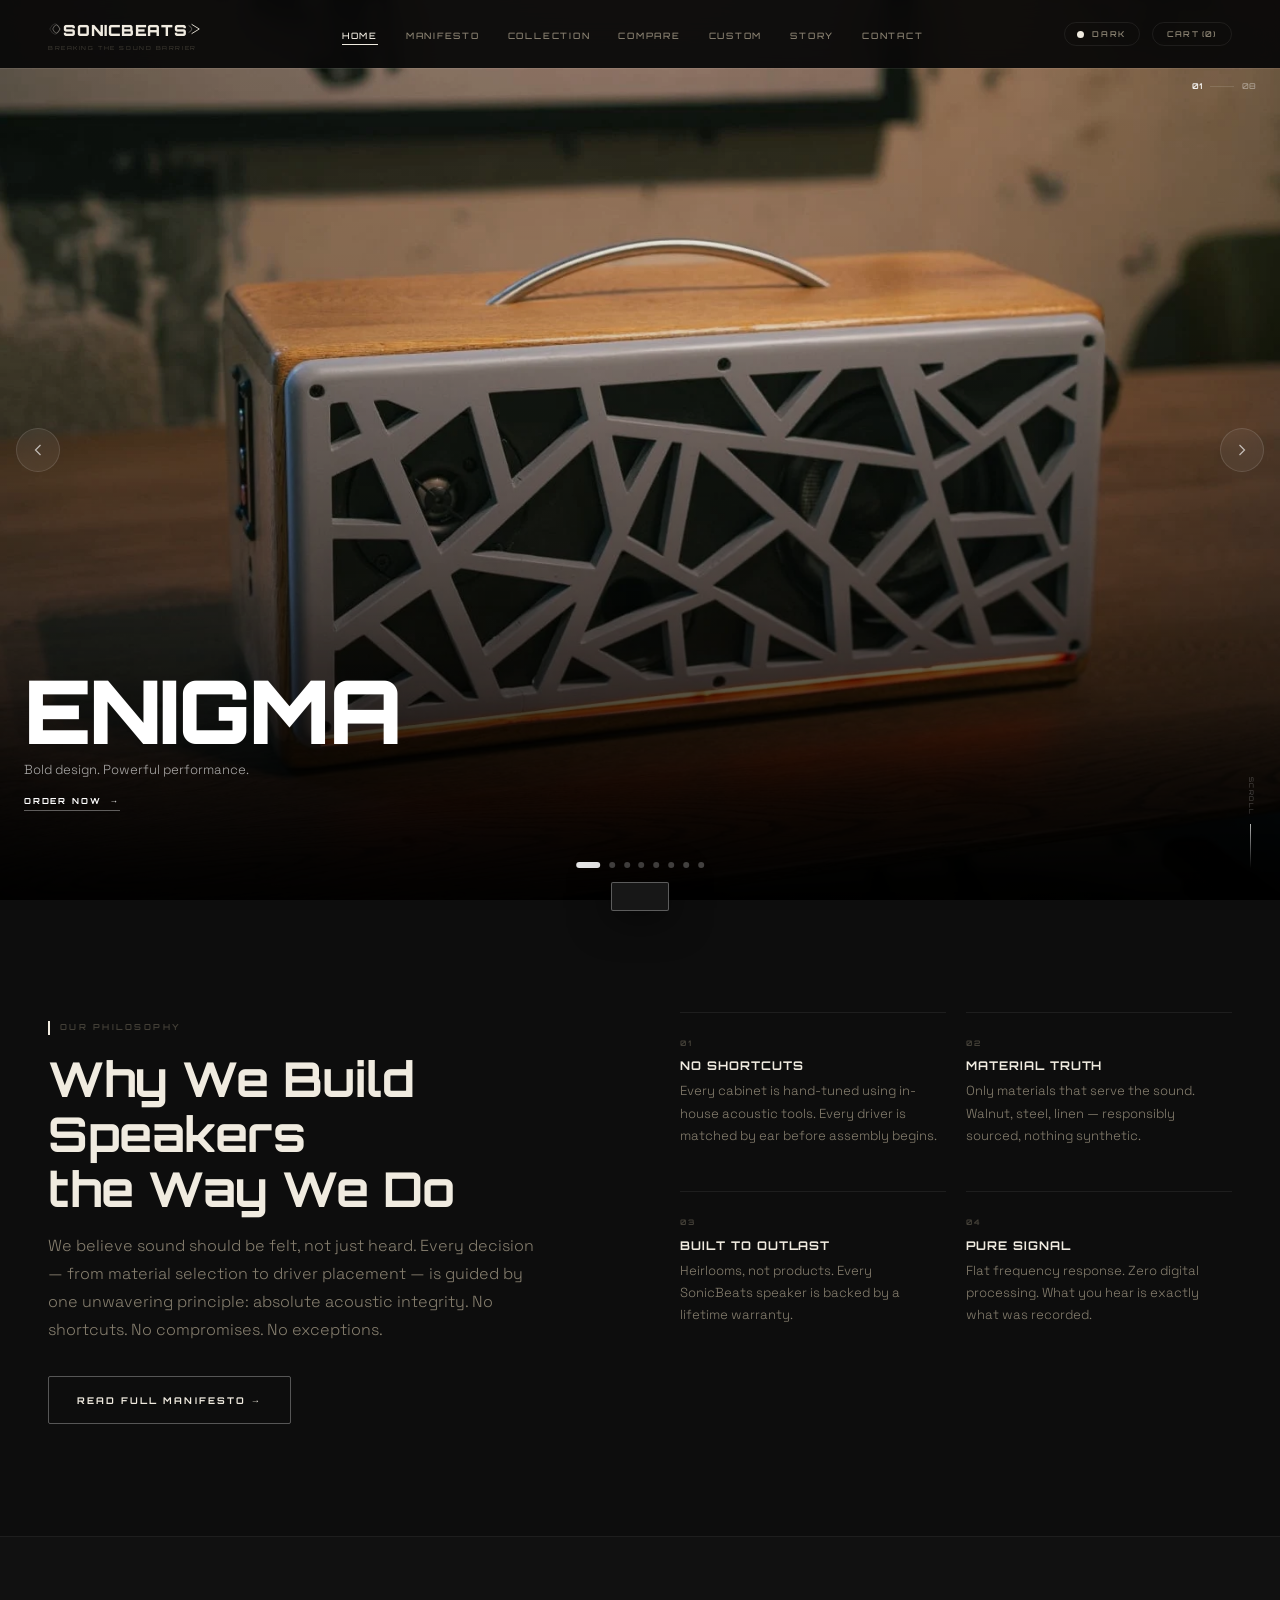
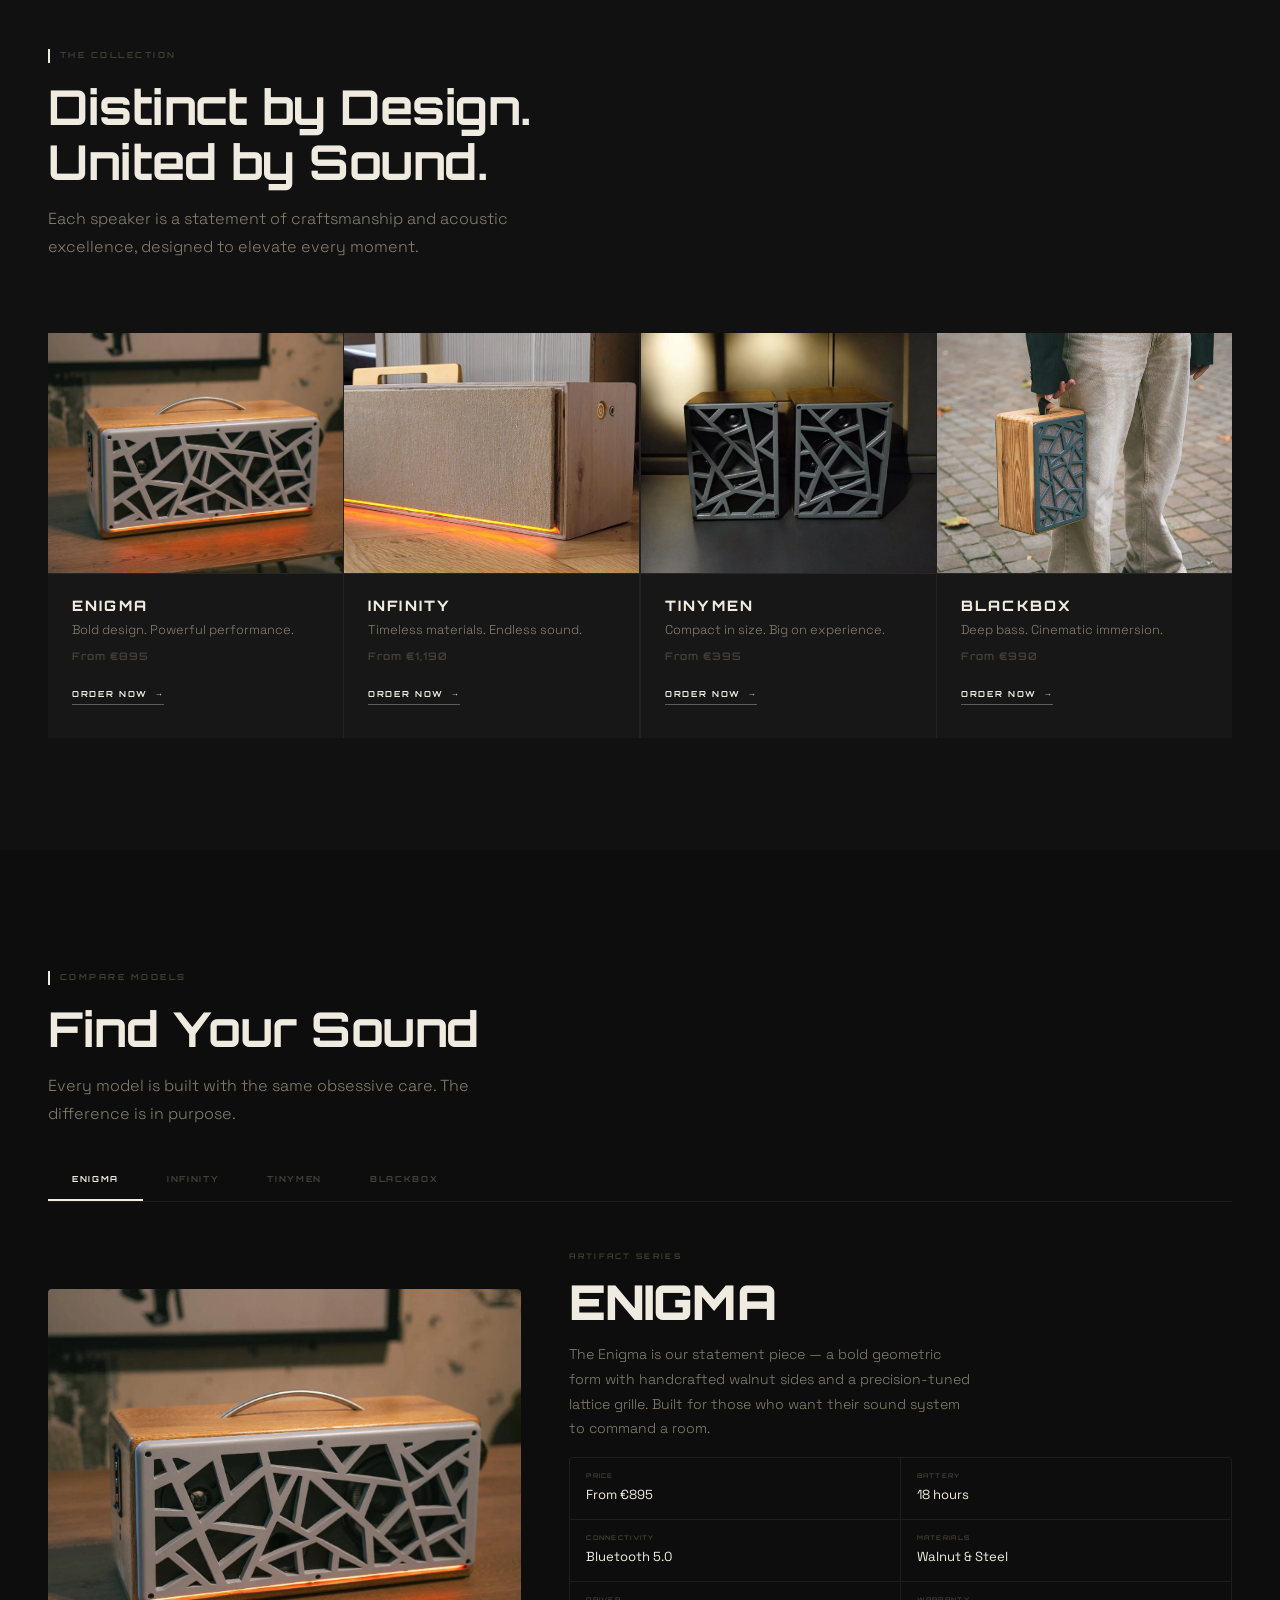
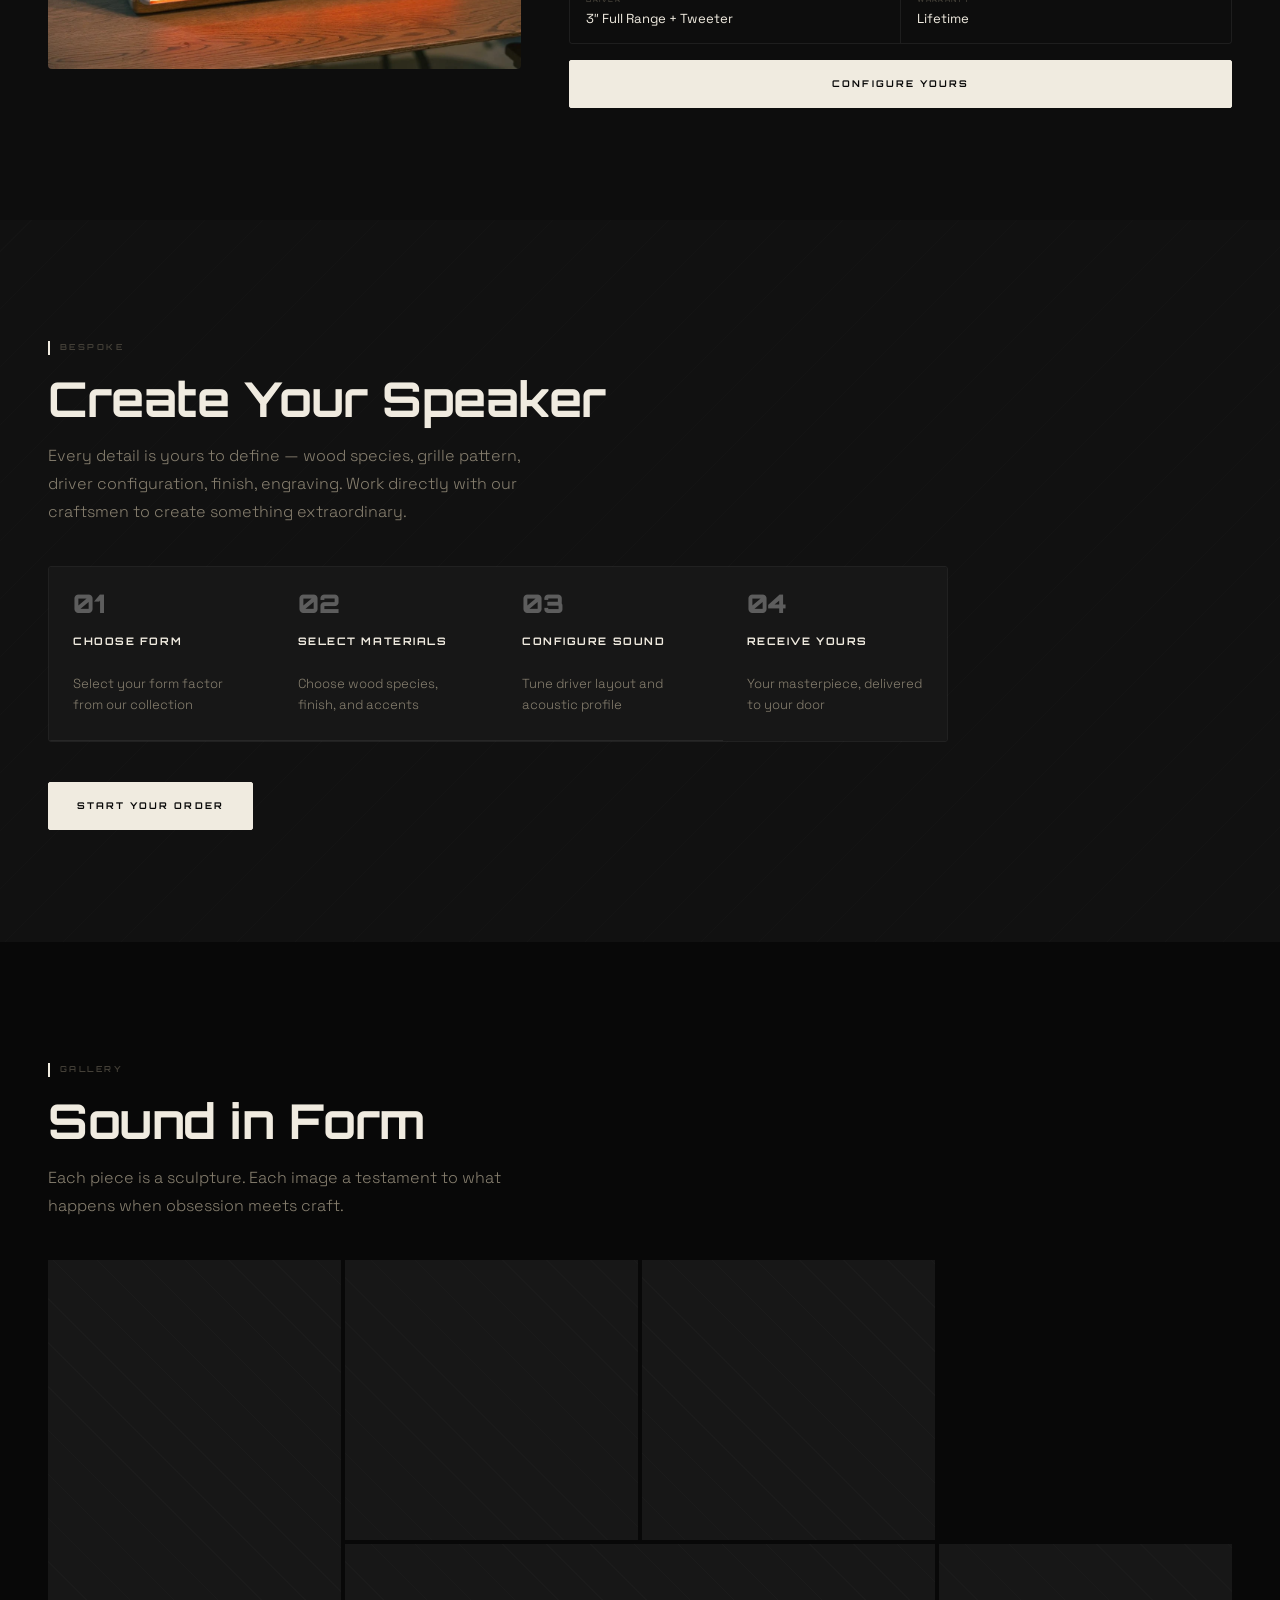
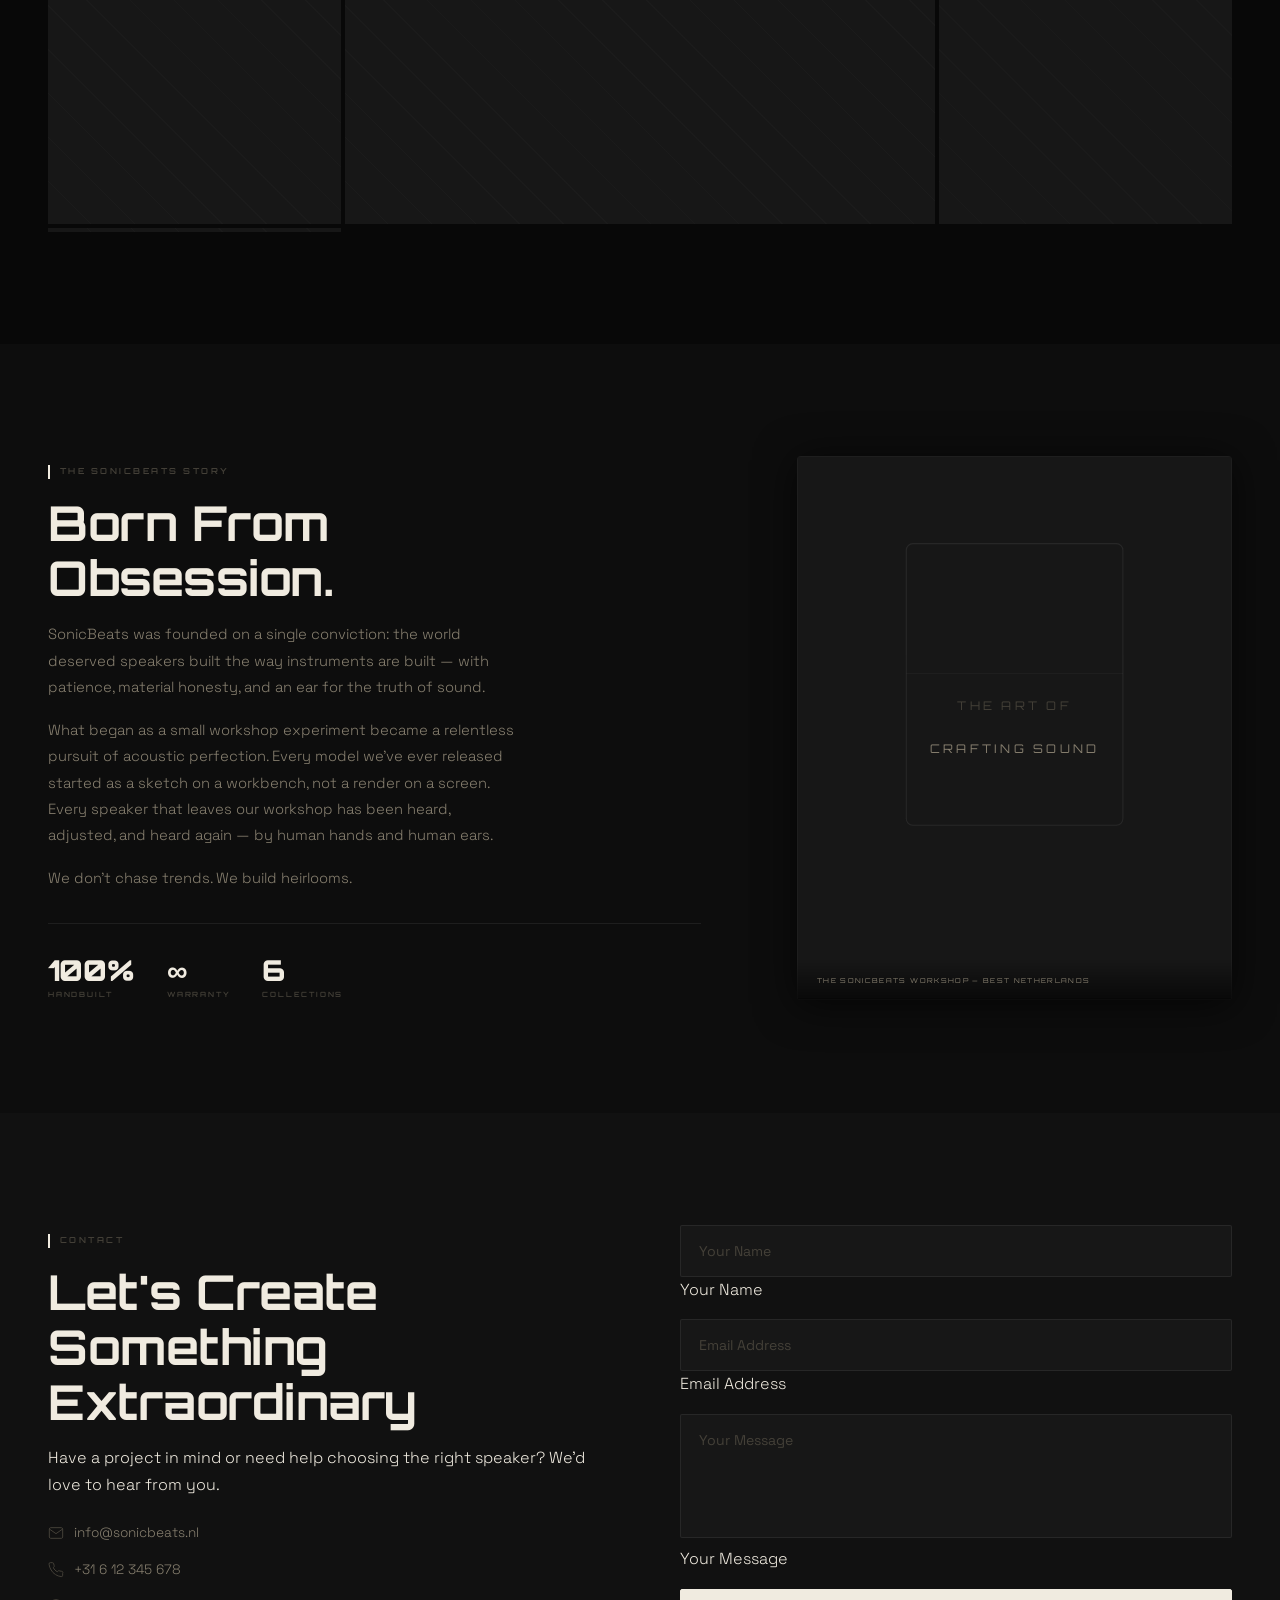
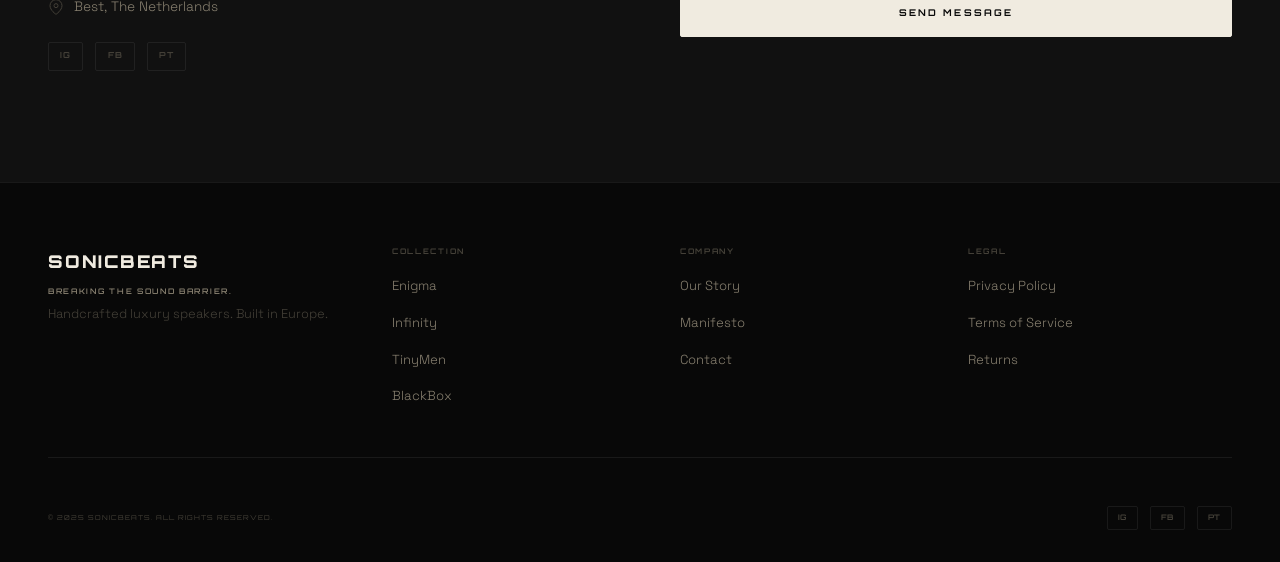
==== commit 01fbb2ce: "Update index.html" ====
--- a/index.html
+++ b/index.html
@@ -362,7 +362,7 @@
                   <line x1="100" y1="200" x2="300" y2="200" stroke="var(--border)" stroke-width="0.5"/>
                 </svg>
               </div>
-              <div class="story__img-caption">The SonicBeats Workshop — Amsterdam</div>
+              <div class="story__img-caption">The SonicBeats Workshop — Best Netherlands</div>
             </div>
           </div>
         </div>
@@ -390,7 +390,7 @@
               </div>
               <div class="contact__detail">
                 <svg width="16" height="16" viewBox="0 0 24 24" fill="none" stroke="currentColor" stroke-width="1.5"><path d="M21 10c0 7-9 13-9 13s-9-6-9-13a9 9 0 0 1 18 0z"/><circle cx="12" cy="10" r="3"/></svg>
-                <span>Amsterdam, The Netherlands</span>
+                <span>Best, The Netherlands</span>
               </div>
             </div>
             <div class="contact__social">
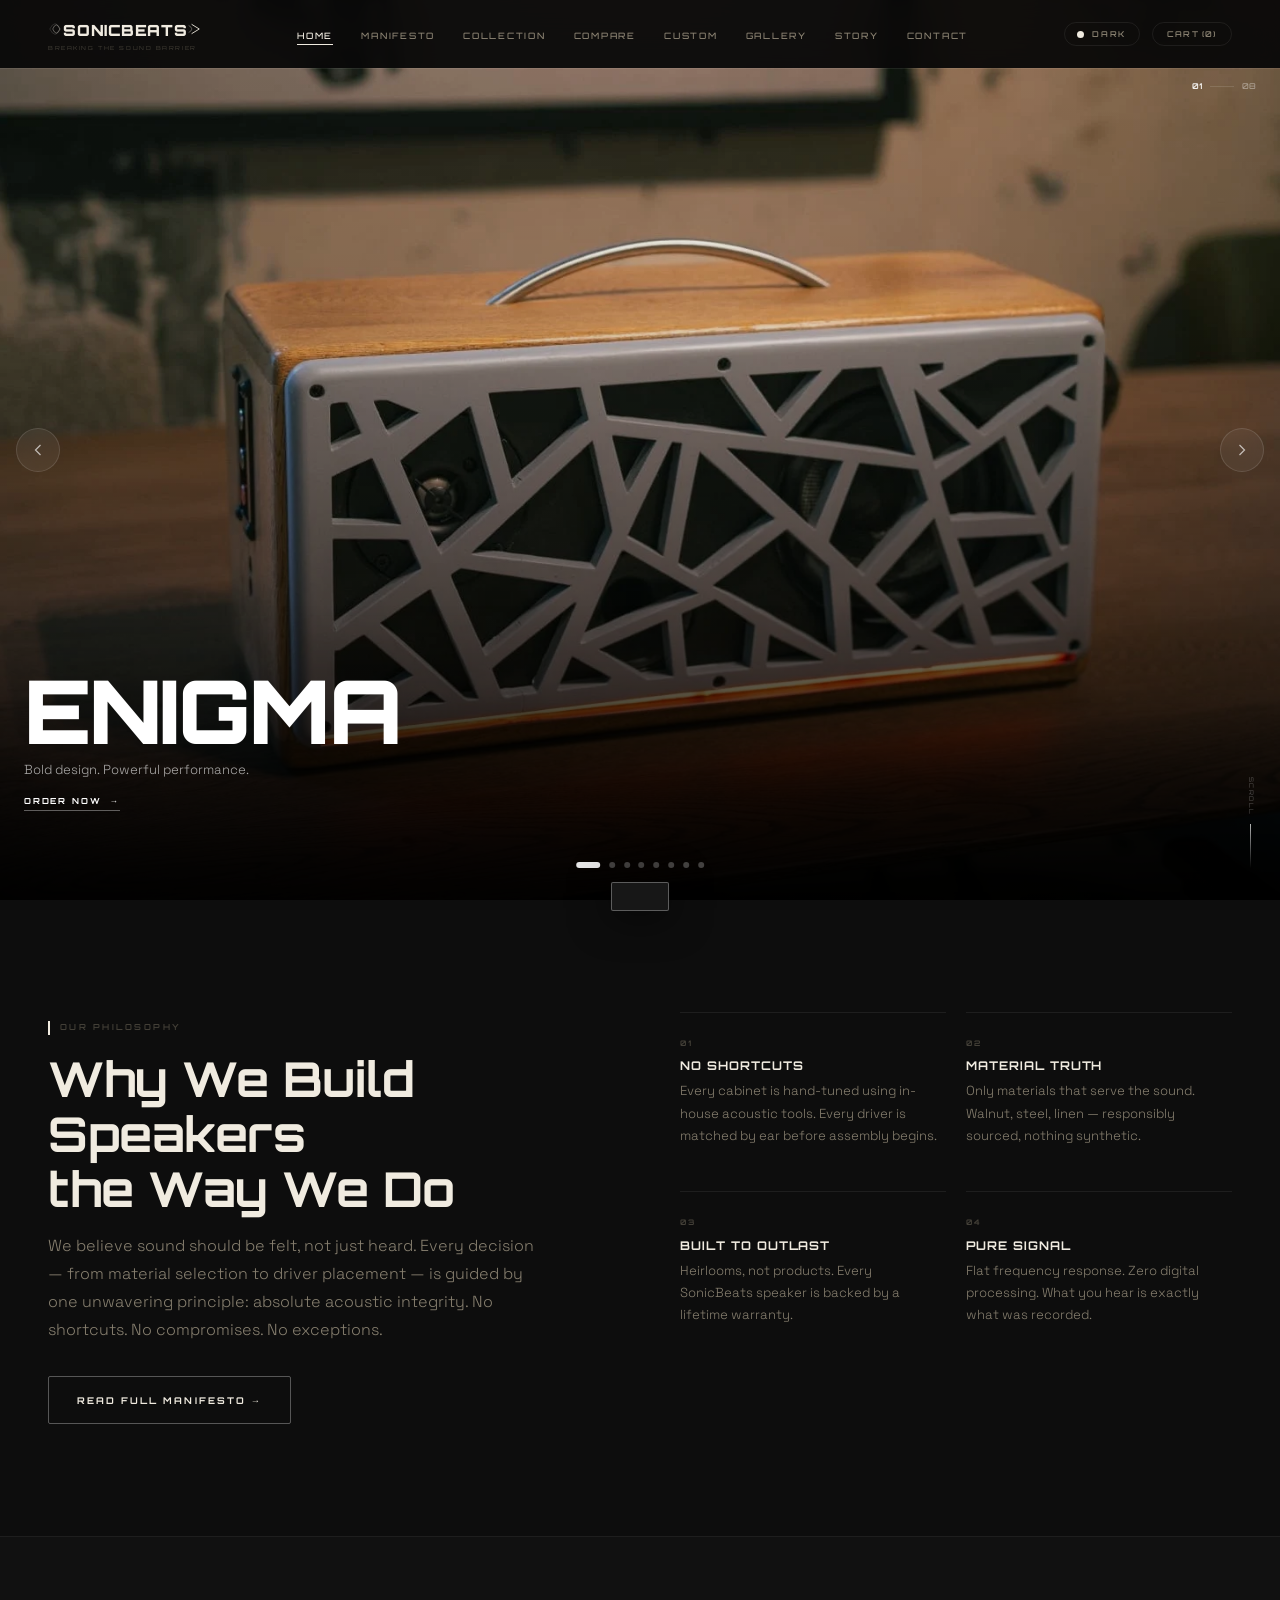
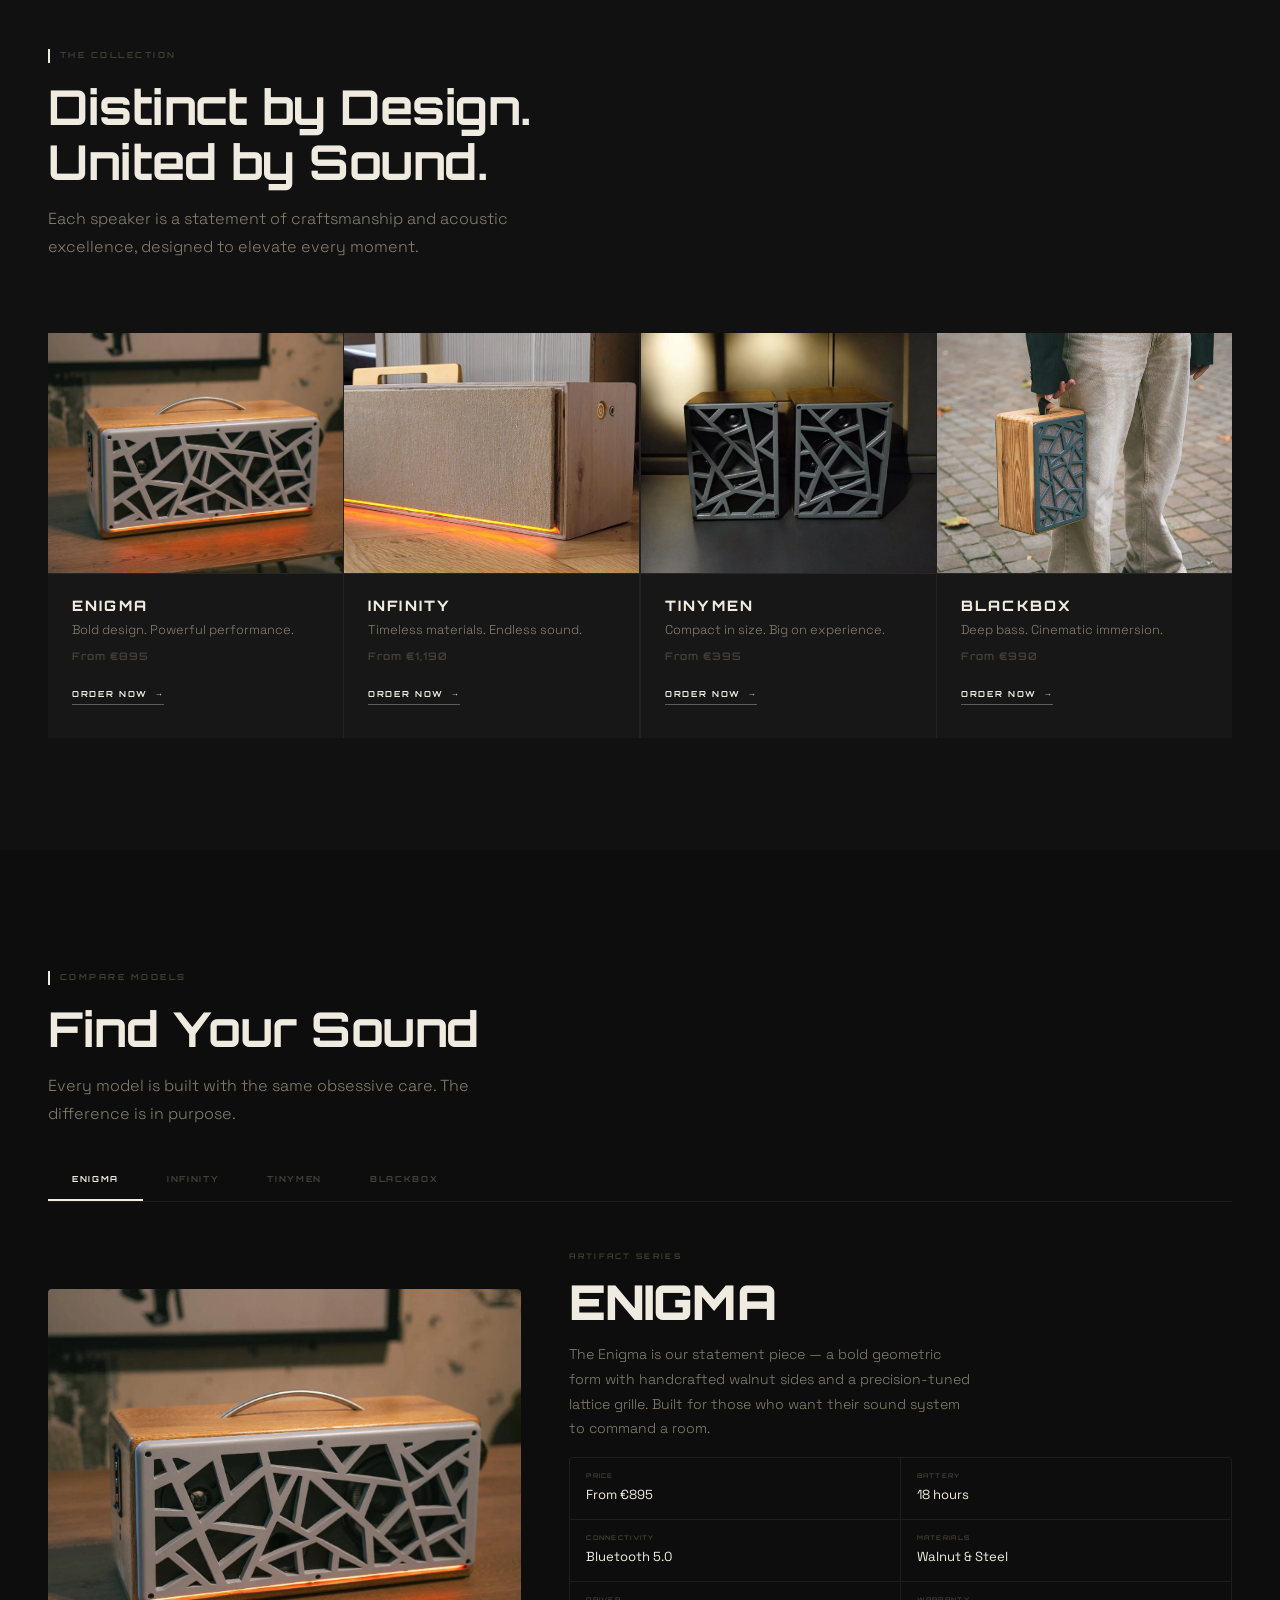
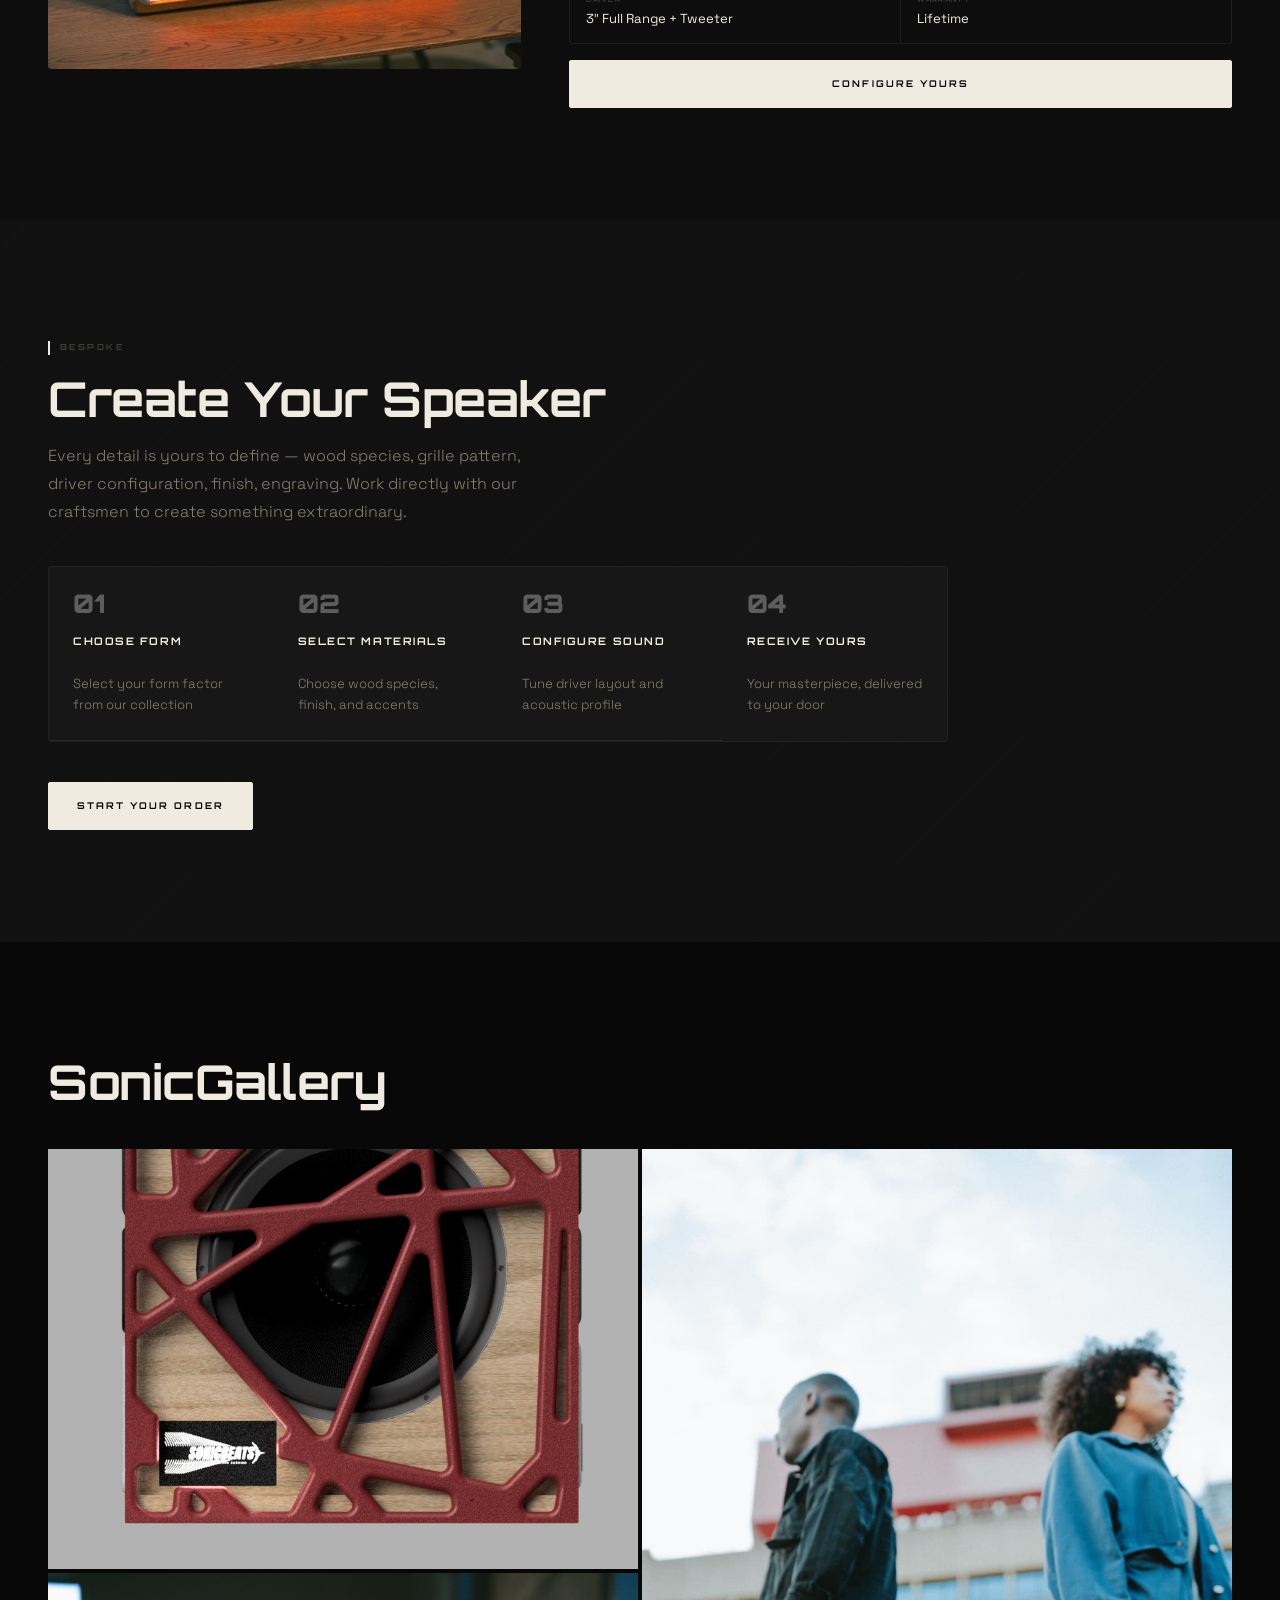
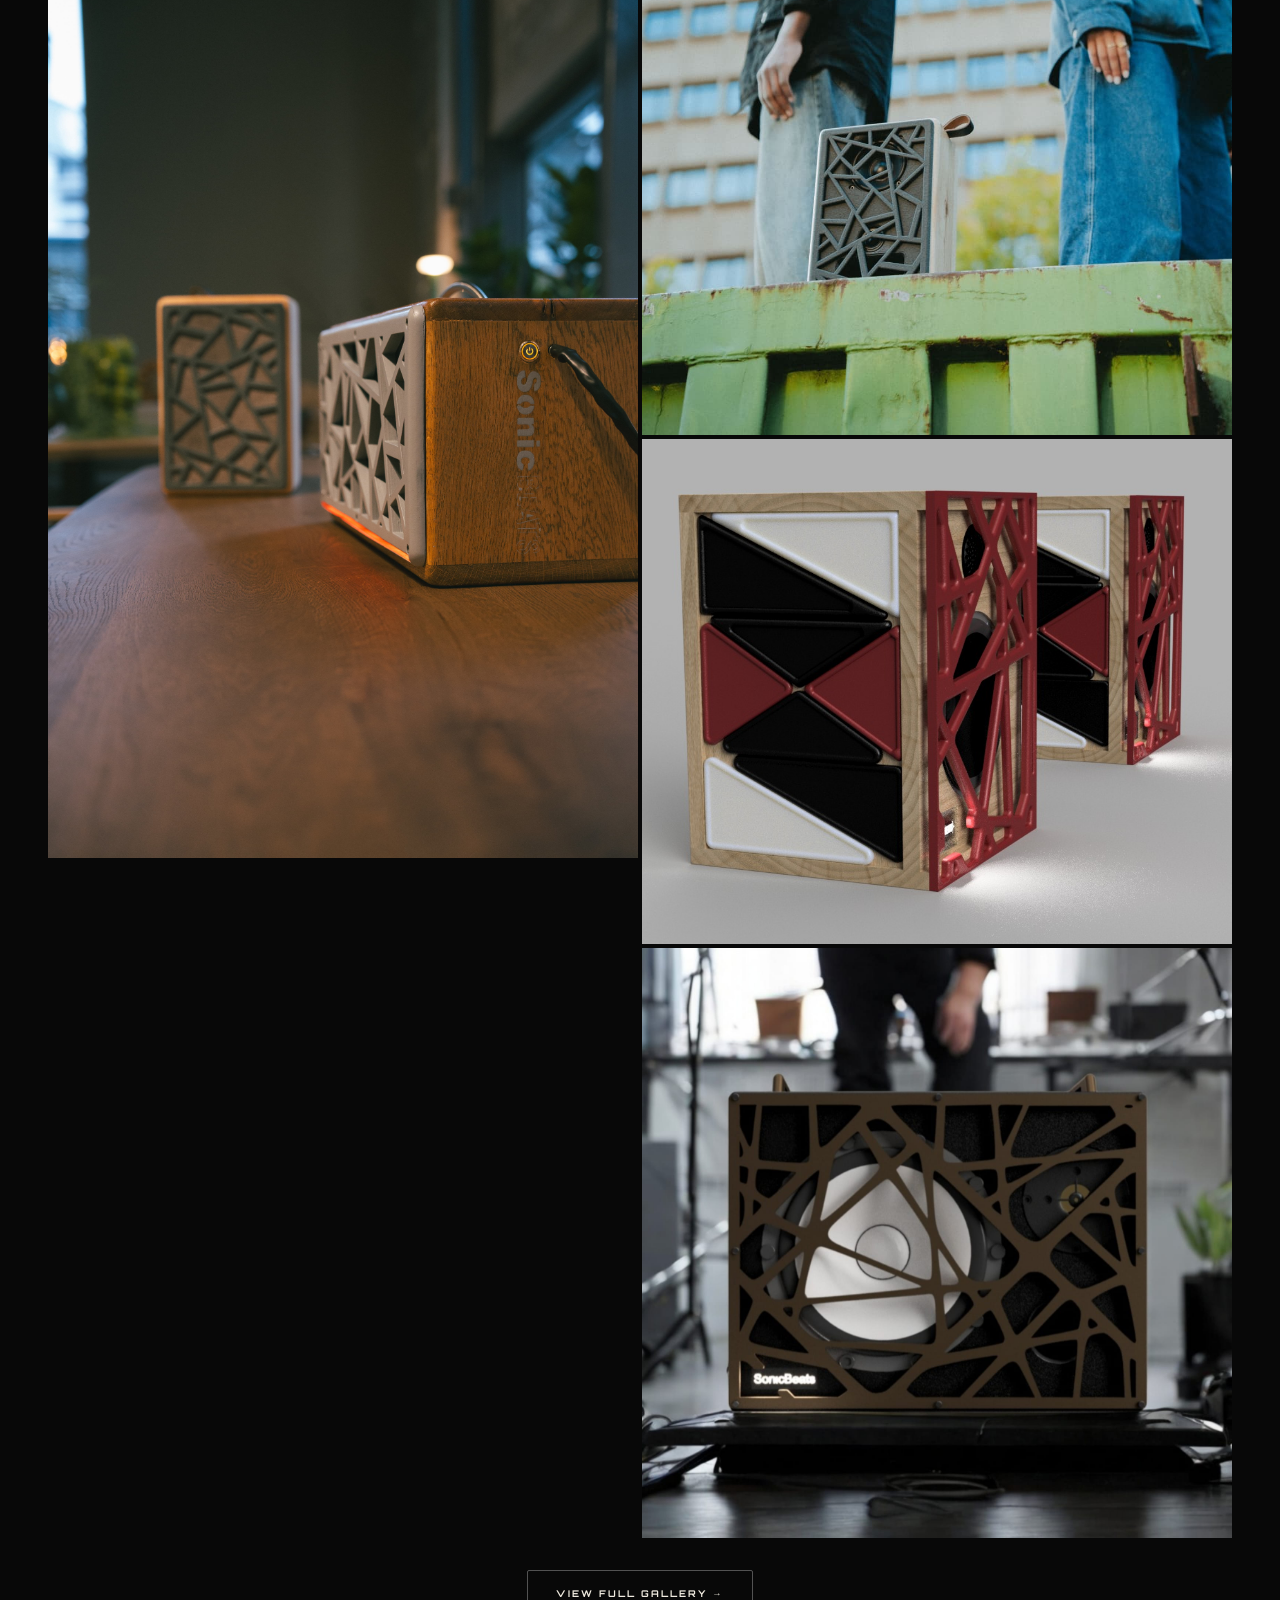
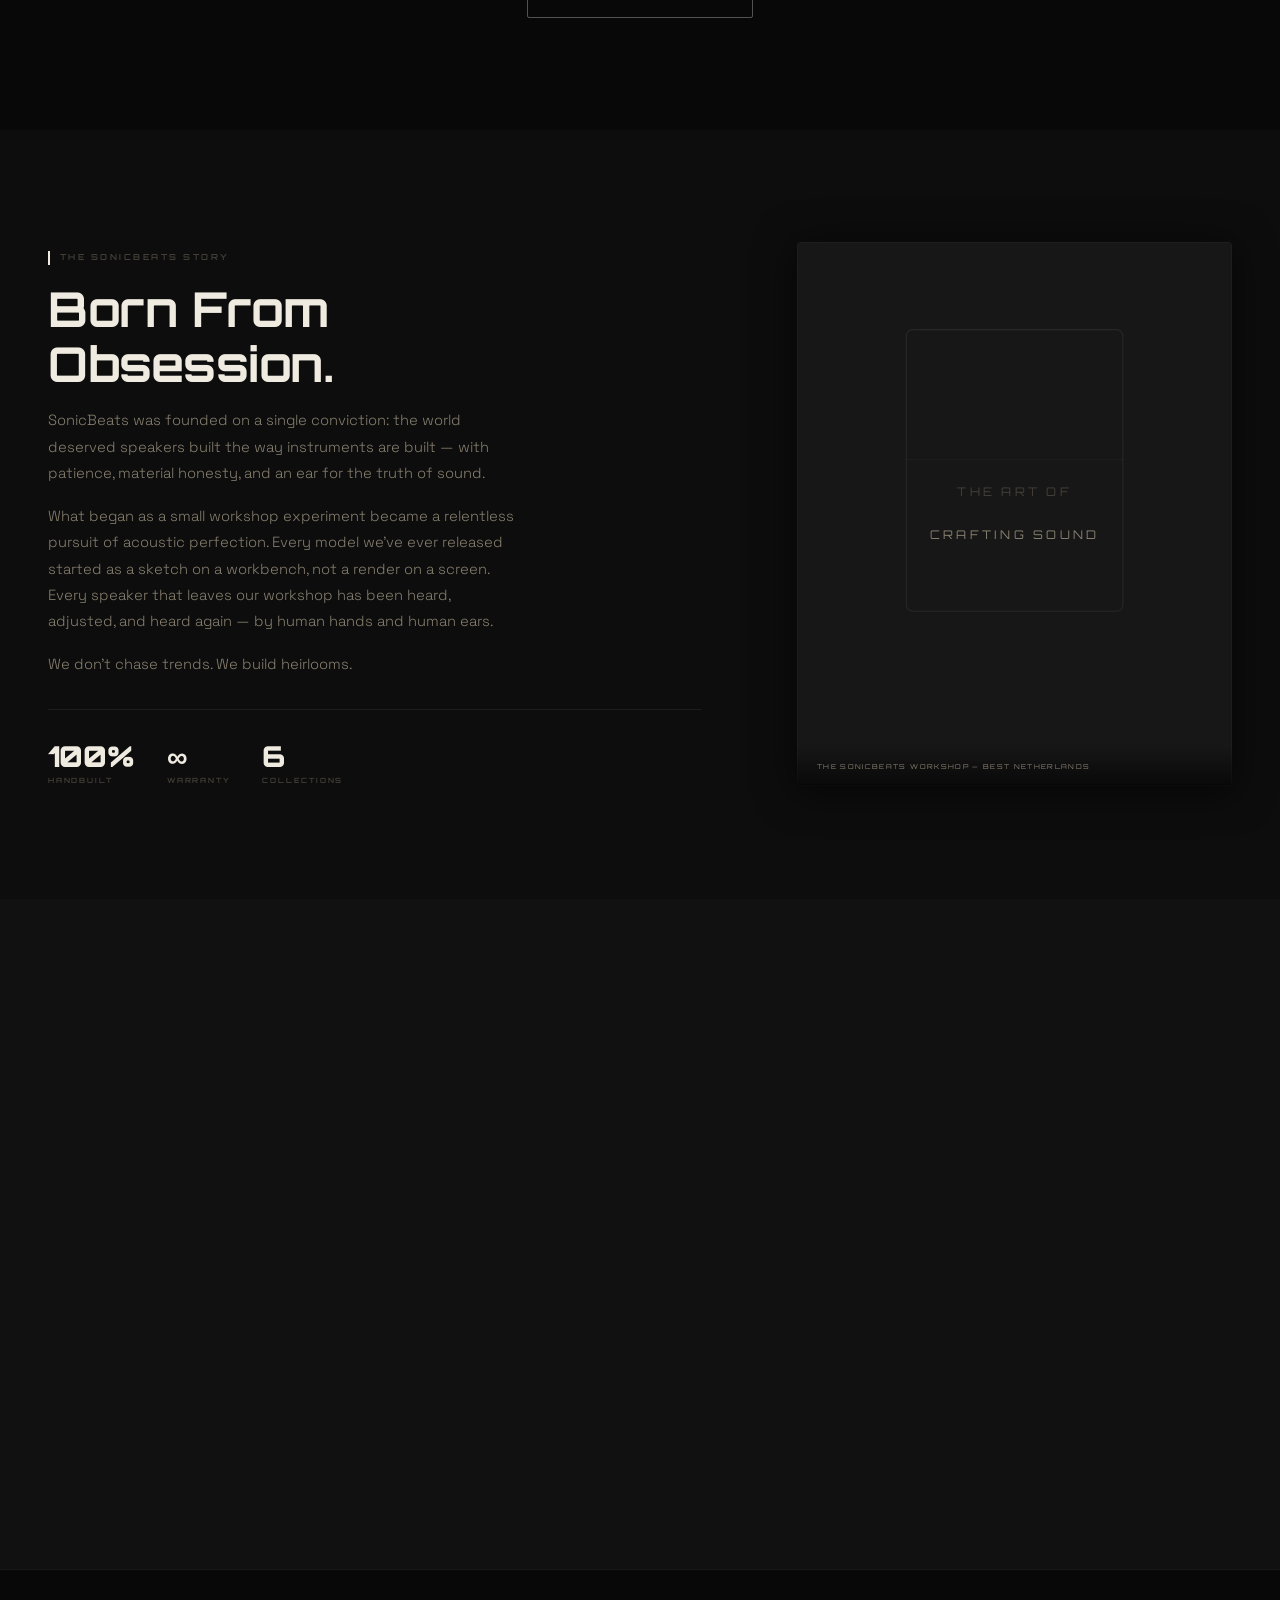
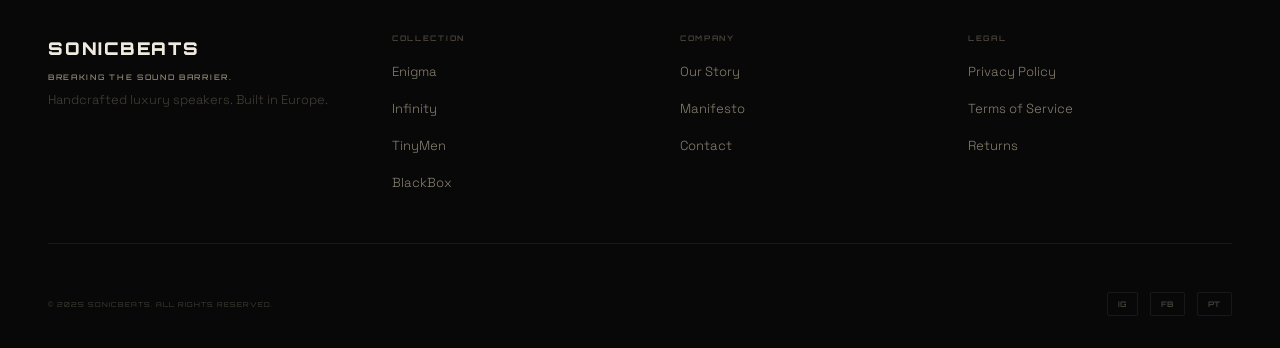
==== commit 01442831: "Gallery page added" ====
--- a/index.html
+++ b/index.html
@@ -81,6 +81,7 @@
         <li><a href="#collections" class="nav__link">Collection</a></li>
         <li><a href="#compare" class="nav__link">Compare</a></li>
         <li><a href="#custom" class="nav__link">Custom</a></li>
+        <li><a href="gallery.html" class="nav__link">Gallery</a></li>
         <li><a href="#story" class="nav__link">Story</a></li>
         <li><a href="#contact" class="nav__link">Contact</a></li>
       </ul>
@@ -106,6 +107,7 @@
         <li><a href="#collections" class="mobile-menu__link">Collection</a></li>
         <li><a href="#compare" class="mobile-menu__link">Compare</a></li>
         <li><a href="#custom" class="mobile-menu__link">Custom</a></li>
+        <li><a href="gallery.html" class="mobile-menu__link">Gallery</a></li>
         <li><a href="#story" class="mobile-menu__link">Story</a></li>
         <li><a href="#contact" class="mobile-menu__link">Contact</a></li>
       </ul>
@@ -314,12 +316,13 @@
     <section id="gallery" class="gallery section">
       <div class="container">
         <div class="gallery__header reveal">
-          <span class="eyebrow">GALLERY</span>
-          <h2 class="section-title">Sound in Form</h2>
-          <p class="section-sub">Each piece is a sculpture. Each image a testament to what happens when obsession meets craft.</p>
+          <h2 class="section-title">SonicGallery</h2>
         </div>
         <div class="gallery__grid reveal" id="gallery-grid" data-delay="100">
-          <!-- Items injected by CatalogRenderer from js/catalog.js GALLERY array -->
+          <!-- 5 preview items injected by CatalogRenderer from js/catalog.js GALLERY array -->
+        </div>
+        <div class="gallery__cta reveal" data-delay="200">
+          <a href="gallery.html" class="btn btn--outline">VIEW FULL GALLERY →</a>
         </div>
       </div>
     </section>
--- a/css/styles.css
+++ b/css/styles.css
@@ -1065,66 +1065,51 @@
 .custom-step p { font-size: 0.82rem; color: var(--text-secondary); }
 .custom-step__arrow { display: none; }
 
-/* ── 13. GALLERY ─────────────────────────────────────────────── */
+/* ── 13. GALLERY (home preview) ──────────────────────────────── */
 .gallery { background: var(--bg-base); }
 .gallery__header { margin-bottom: 2.5rem; }
+.gallery__cta { margin-top: 2rem; text-align: center; }
+
+/* 2-column masonry — natural image heights, no cropping */
 .gallery__grid {
-  display: grid;
-  grid-template-columns: 1fr 1fr;
-  grid-template-rows: auto;
-  gap: 4px;
+  columns: 2;
+  column-gap: 4px;
 }
 .gallery__item {
+  break-inside: avoid;
+  margin-bottom: 4px;
   position: relative;
   overflow: hidden;
   cursor: pointer;
-  aspect-ratio: 1;
-  background-color: var(--bg-card);
-  background-size: cover;
-  background-position: center;
-}
-.gallery__item--tall { grid-row: span 2; aspect-ratio: auto; }
-.gallery__item--wide { grid-column: span 2; aspect-ratio: 2.5/1; }
-
-.gallery__item::after {
-  content: '';
-  position: absolute;
-  inset: 0;
-  background: repeating-linear-gradient(
-    45deg,
-    transparent, transparent 30px,
-    rgba(255,255,255,0.015) 30px, rgba(255,255,255,0.015) 31px
-  );
-}
-[data-theme="white"] .gallery__item::after {
-  background: repeating-linear-gradient(
-    45deg,
-    transparent, transparent 30px,
-    rgba(0,0,0,0.025) 30px, rgba(0,0,0,0.025) 31px
-  );
-}
+  display: block;
+}
+.gallery__item img {
+  width: 100%;
+  height: auto;
+  display: block;
+  transition: transform 0.5s cubic-bezier(0.4,0,0.2,1);
+}
+.gallery__item:hover img { transform: scale(1.03); }
 
 .gallery__item-overlay {
   position: absolute; inset: 0;
-  background: rgba(0,0,0,0.0);
+  background: rgba(0,0,0,0);
   display: flex; align-items: flex-end;
-  padding: 1.25rem;
-  transition: background 0.4s;
-}
-[data-theme="white"] .gallery__item-overlay { background: rgba(255,255,255,0.0); }
-.gallery__item:hover .gallery__item-overlay { background: rgba(0,0,0,0.55); }
-[data-theme="white"] .gallery__item:hover .gallery__item-overlay { background: rgba(0,0,0,0.4); }
+  padding: 1rem;
+  transition: background 0.35s;
+}
+.gallery__item:hover .gallery__item-overlay { background: rgba(0,0,0,0.52); }
 
 .gallery__item-overlay span {
   font-family: 'Orbitron', sans-serif;
-  font-size: 0.5rem;
+  font-size: 0.48rem;
   font-weight: 600;
   letter-spacing: 0.18em;
   text-transform: uppercase;
   color: #fff;
   opacity: 0;
   transform: translateY(6px);
-  transition: opacity 0.3s, transform 0.3s;
+  transition: opacity 0.28s, transform 0.28s;
 }
 .gallery__item:hover .gallery__item-overlay span { opacity: 1; transform: translateY(0); }
 
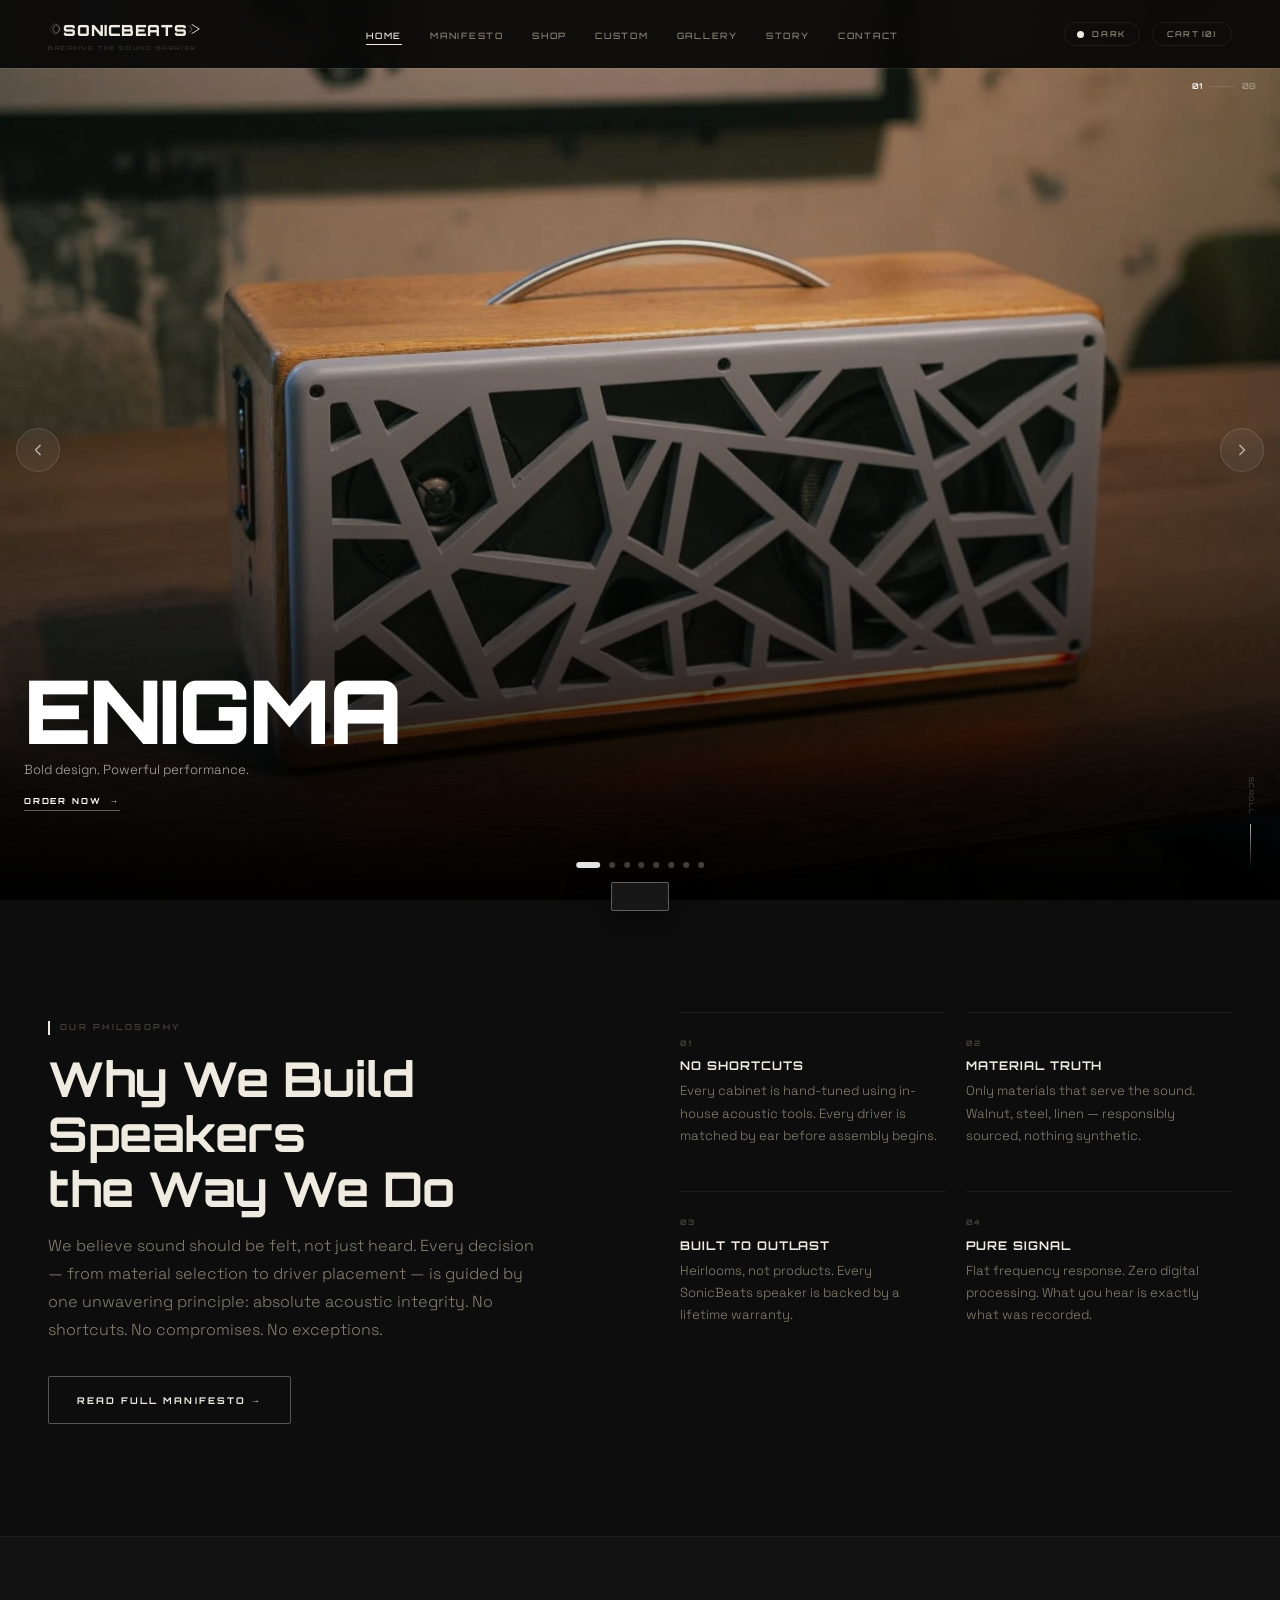
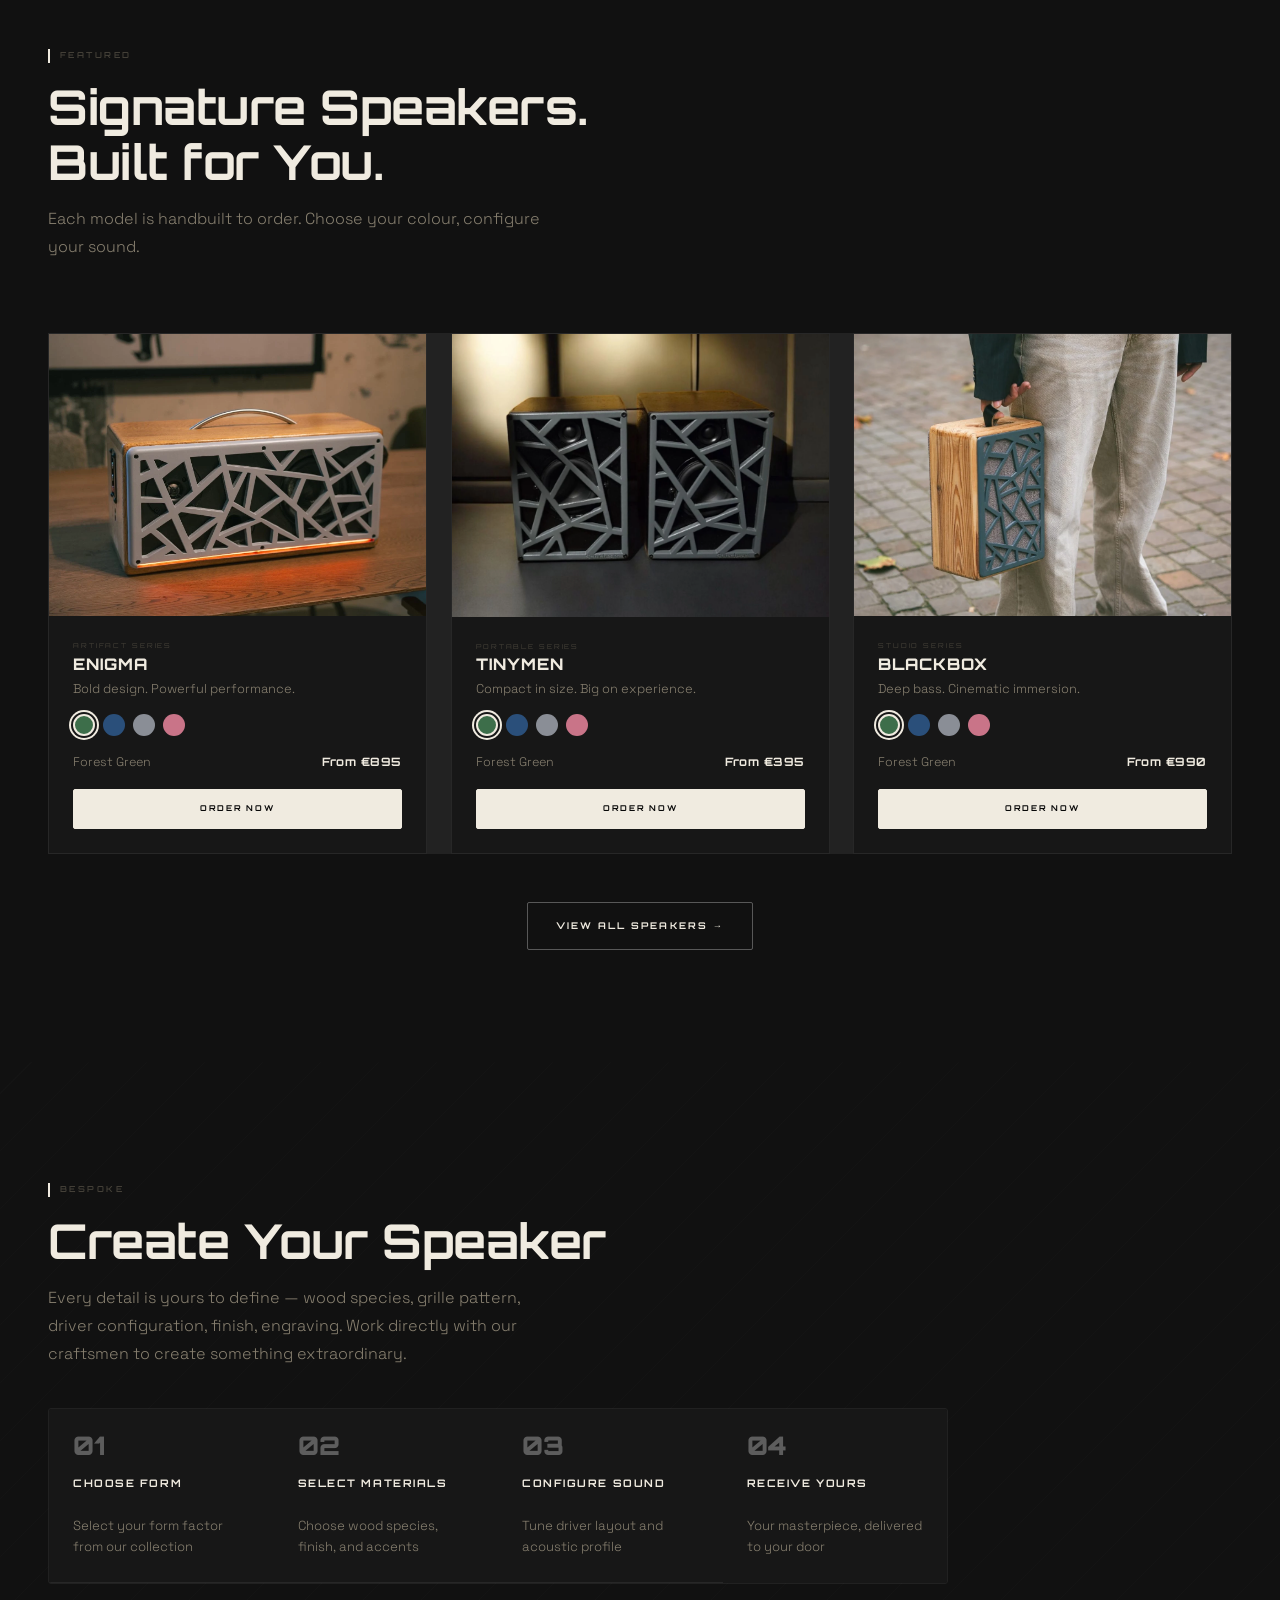
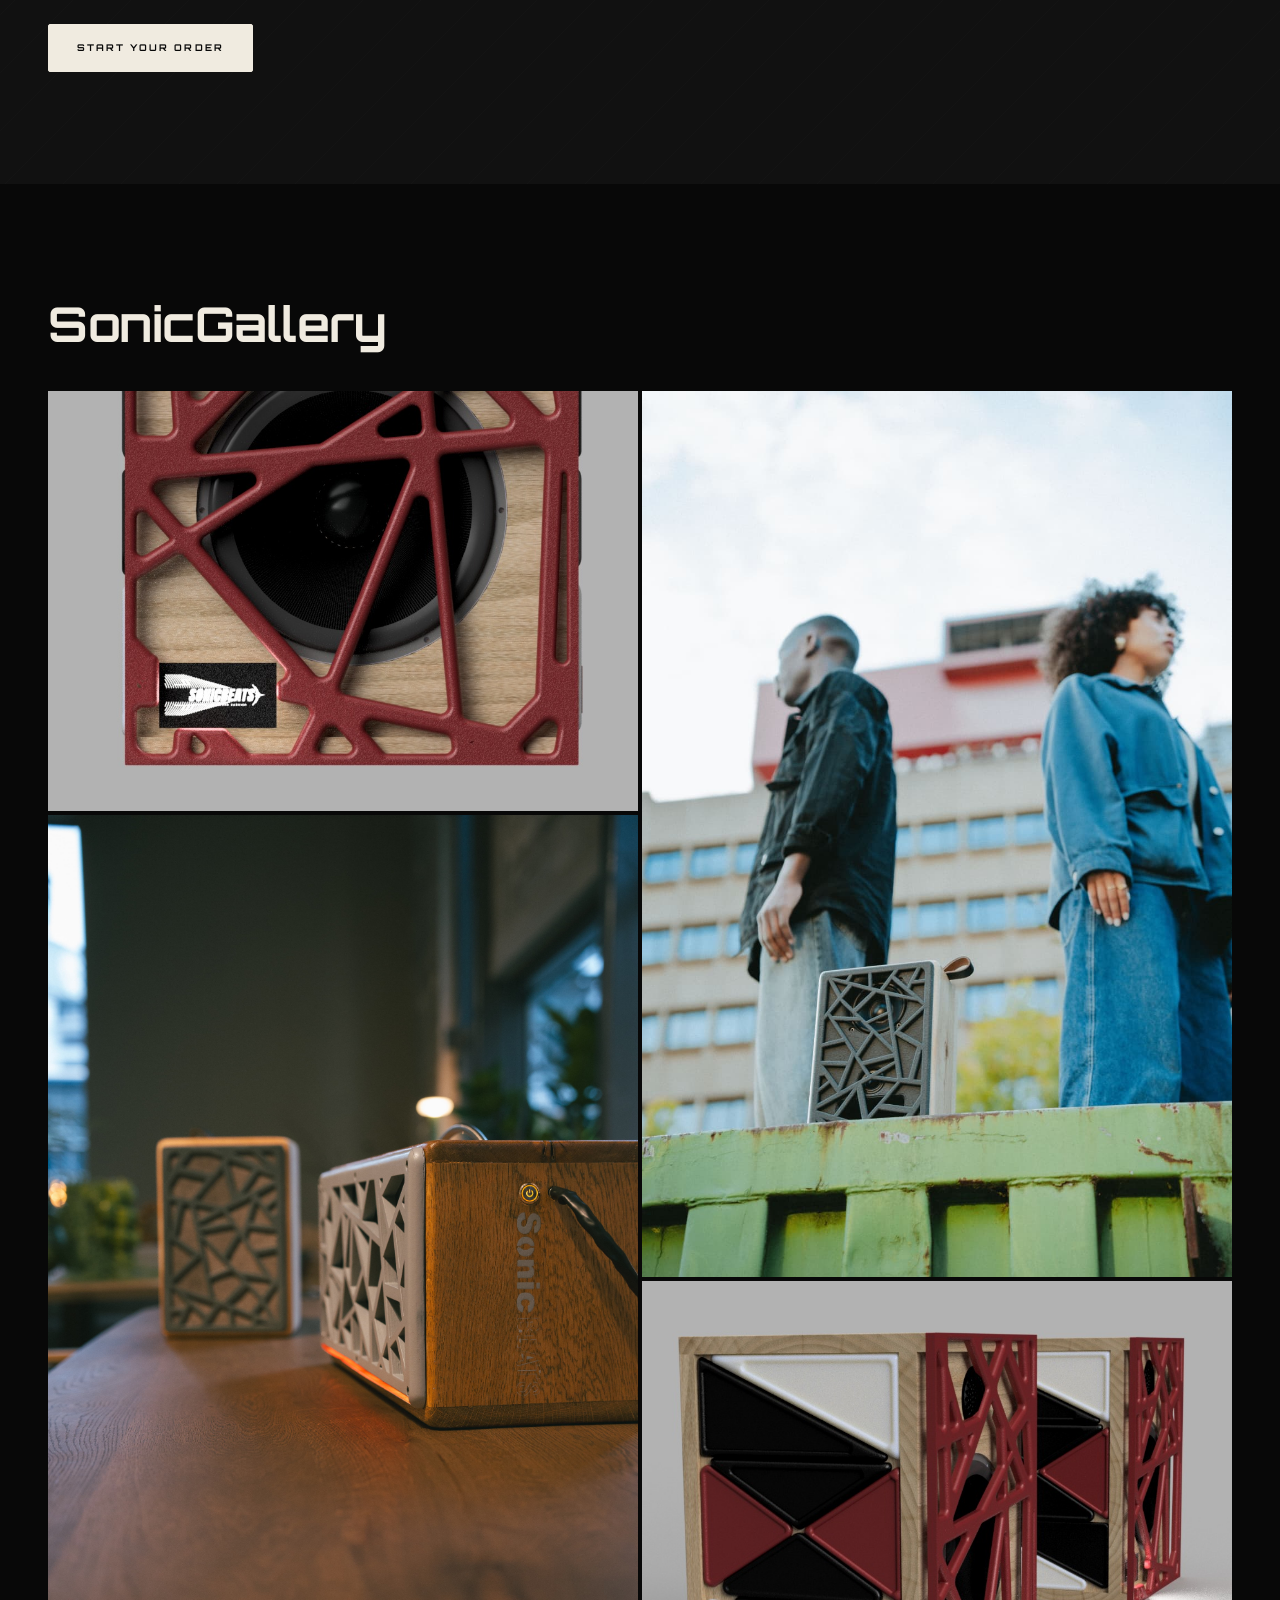
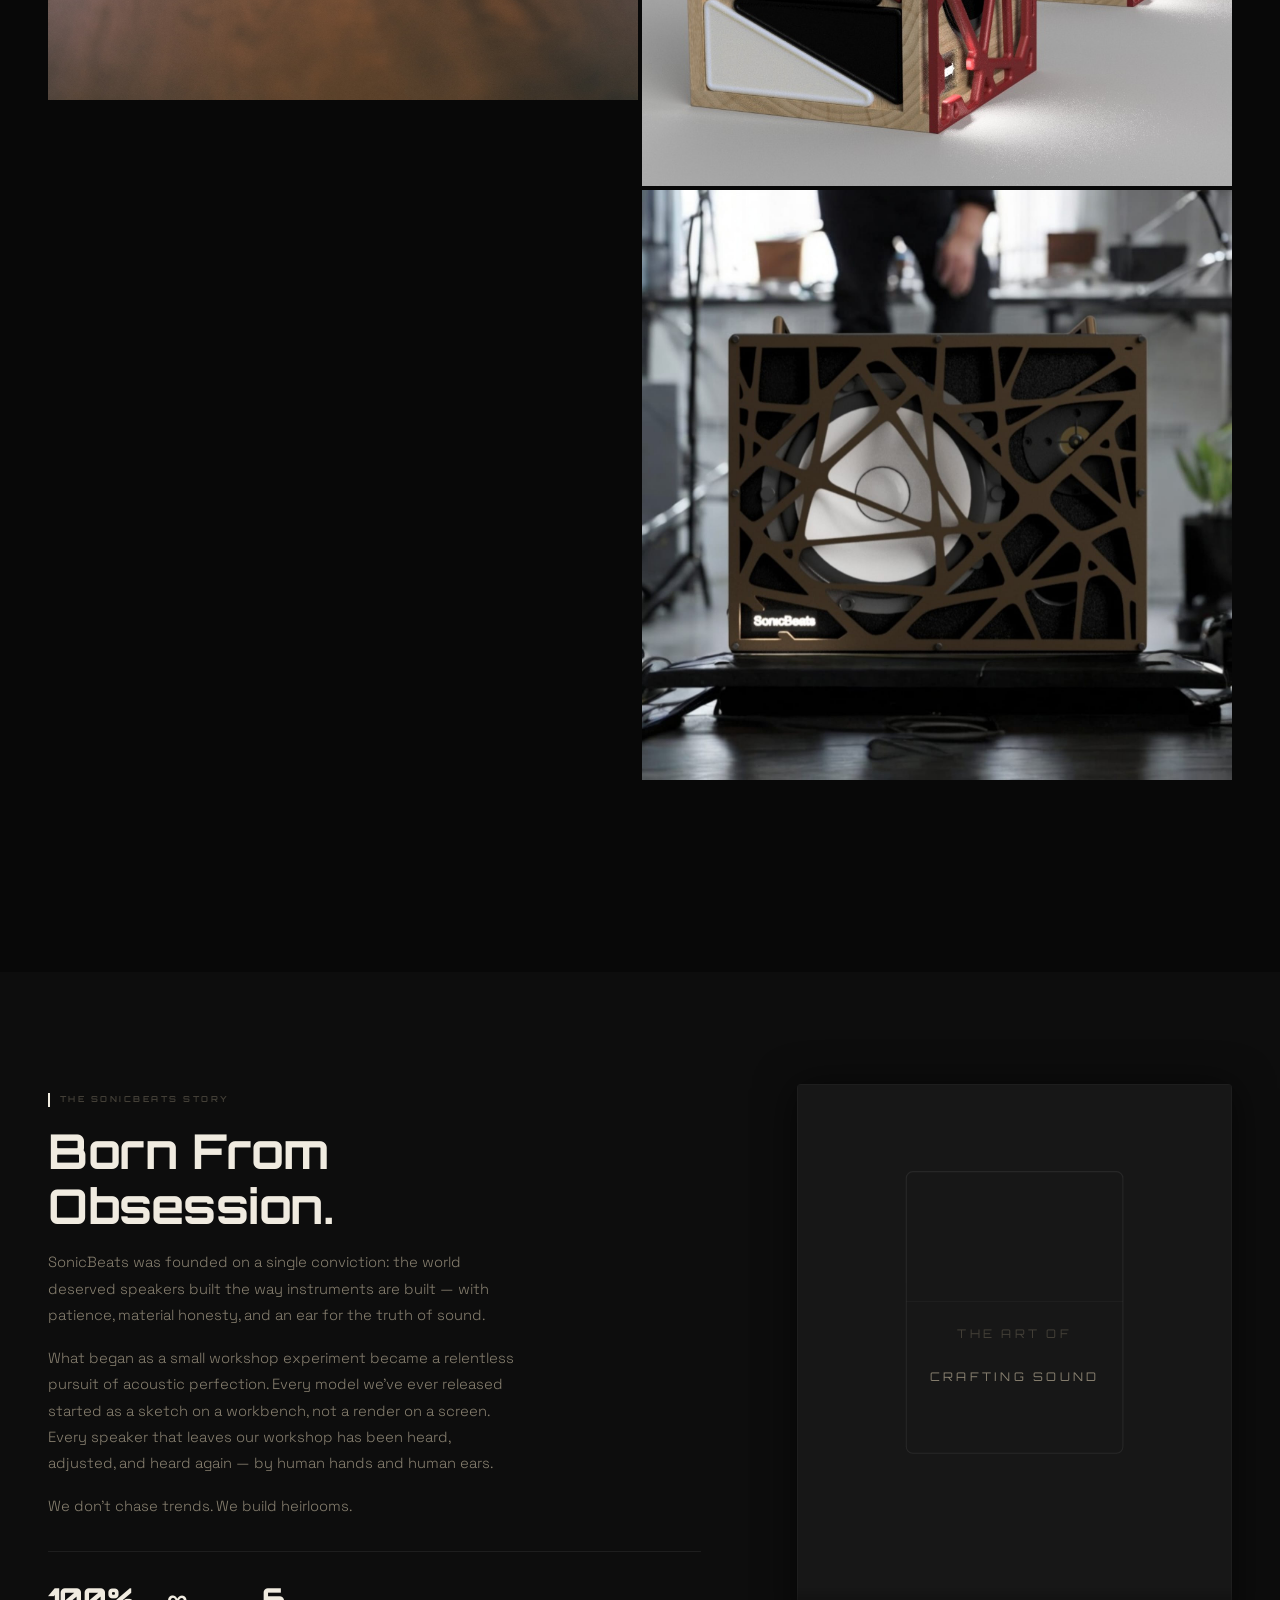
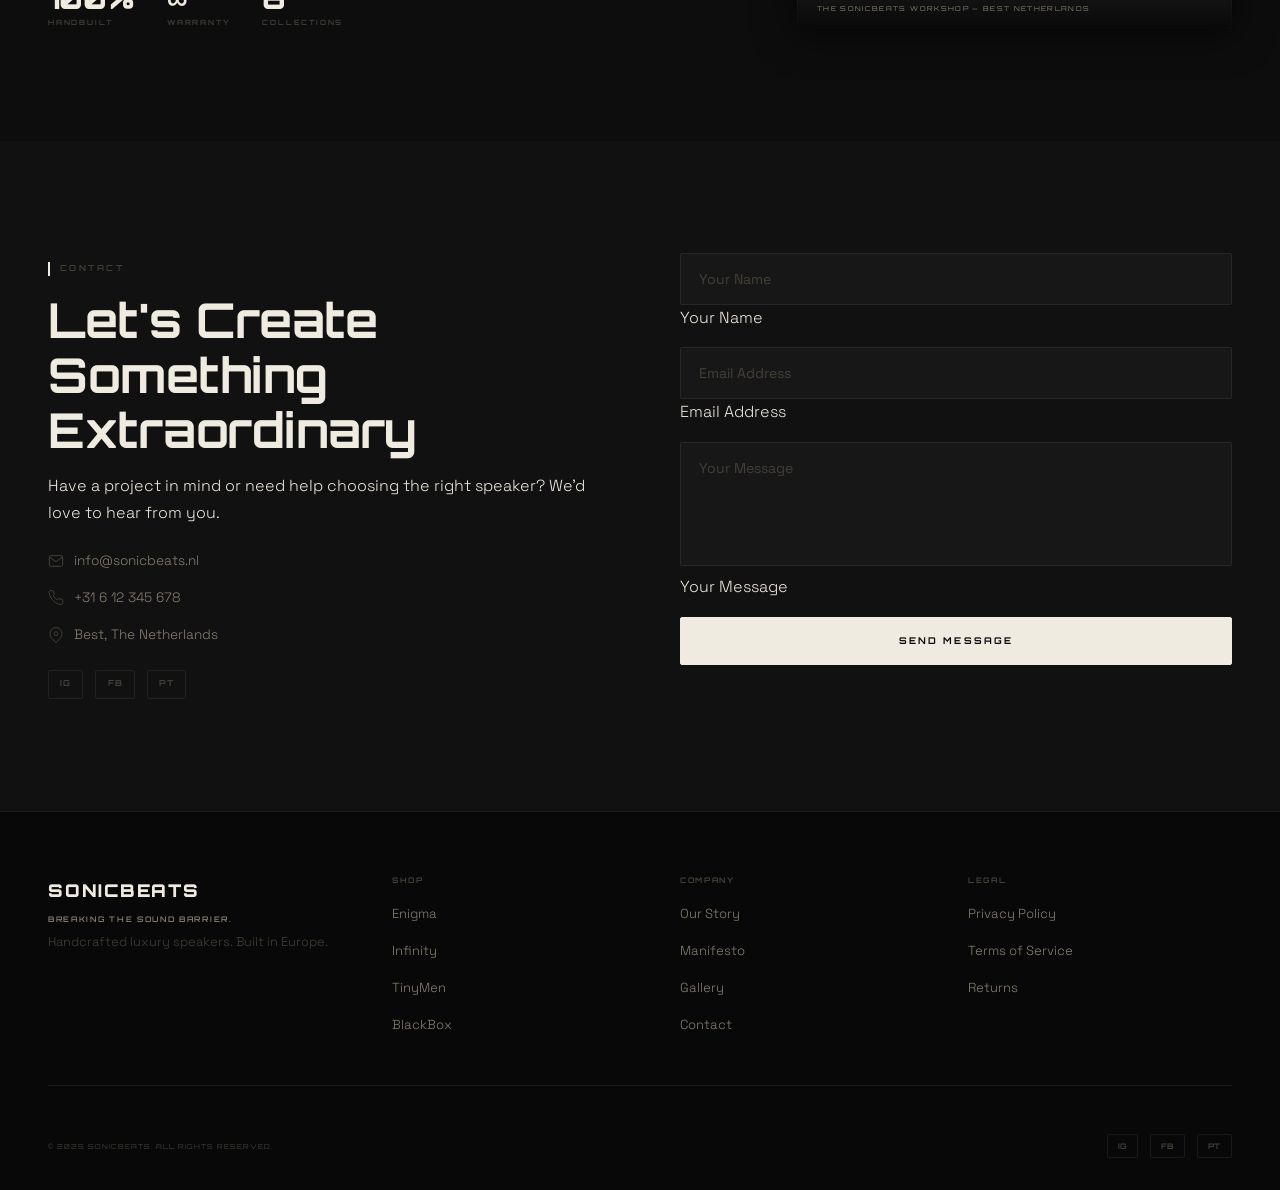
==== commit 4345a794: "Color swatches added" ====
--- a/index.html
+++ b/index.html
@@ -78,8 +78,7 @@
       <ul class="nav__links" role="list">
         <li><a href="#hero" class="nav__link nav__link--active">Home</a></li>
         <li><a href="#manifesto" class="nav__link">Manifesto</a></li>
-        <li><a href="#collections" class="nav__link">Collection</a></li>
-        <li><a href="#compare" class="nav__link">Compare</a></li>
+        <li><a href="shop.html" class="nav__link">Shop</a></li>
         <li><a href="#custom" class="nav__link">Custom</a></li>
         <li><a href="gallery.html" class="nav__link">Gallery</a></li>
         <li><a href="#story" class="nav__link">Story</a></li>
@@ -104,8 +103,7 @@
       <ul role="list">
         <li><a href="#hero" class="mobile-menu__link">Home</a></li>
         <li><a href="#manifesto" class="mobile-menu__link">Manifesto</a></li>
-        <li><a href="#collections" class="mobile-menu__link">Collection</a></li>
-        <li><a href="#compare" class="mobile-menu__link">Compare</a></li>
+        <li><a href="shop.html" class="mobile-menu__link">Shop</a></li>
         <li><a href="#custom" class="mobile-menu__link">Custom</a></li>
         <li><a href="gallery.html" class="mobile-menu__link">Gallery</a></li>
         <li><a href="#story" class="mobile-menu__link">Story</a></li>
@@ -233,45 +231,28 @@
     </section>
 
     <!-- ================================================================
-         3. SPEAKER COLLECTION
+         3. FEATURED SPEAKERS
     ================================================================ -->
     <section id="collections" class="collections section">
       <div class="container">
         <div class="collections__header reveal">
-          <span class="eyebrow">THE COLLECTION</span>
-          <h2 class="section-title">Distinct by Design.<br />United by Sound.</h2>
-          <p class="section-sub">Each speaker is a statement of craftsmanship and acoustic excellence, designed to elevate every moment.</p>
+          <span class="eyebrow">FEATURED</span>
+          <h2 class="section-title">Signature Speakers.<br />Built for You.</h2>
+          <p class="section-sub">Each model is handbuilt to order. Choose your colour, configure your sound.</p>
         </div>
 
         <div class="collections__grid" id="collections-grid">
           <!-- Cards injected by CatalogRenderer from js/catalog.js -->
         </div>
-      </div>
-    </section>
-
-    <!-- ================================================================
-         4. COMPARISON TAB
-    ================================================================ -->
-    <section id="compare" class="compare section">
-      <div class="container">
-        <div class="compare__header reveal">
-          <span class="eyebrow">COMPARE MODELS</span>
-          <h2 class="section-title">Find Your Sound</h2>
-          <p class="section-sub">Every model is built with the same obsessive care. The difference is in purpose.</p>
-        </div>
-
-        <div class="compare__tabs" id="compare-tabs" role="tablist">
-          <!-- Tabs injected by CatalogRenderer -->
-        </div>
-
-        <div class="compare__panels" id="compare-panels">
-          <!-- Panels injected by CatalogRenderer -->
-        </div>
-      </div>
-    </section>
-
-    <!-- ================================================================
-         5. MAKE YOUR ORDER / CREATE YOUR SPEAKER
+
+        <div class="collections__footer reveal" style="text-align:center;margin-top:3rem;">
+          <a href="shop.html" class="btn btn--outline">VIEW ALL SPEAKERS →</a>
+        </div>
+      </div>
+    </section>
+
+    <!-- ================================================================
+         4. MAKE YOUR ORDER / CREATE YOUR SPEAKER
     ================================================================ -->
     <section id="custom" class="custom-cta section">
       <div class="custom-cta__bg" aria-hidden="true"></div>
@@ -440,12 +421,12 @@
         </div>
         <div class="site-footer__links">
           <div class="site-footer__nav">
-            <h4>Collection</h4>
+            <h4>Shop</h4>
             <ul>
-              <li><a href="#collections">Enigma</a></li>
-              <li><a href="#collections">Infinity</a></li>
-              <li><a href="#collections">TinyMen</a></li>
-              <li><a href="#collections">BlackBox</a></li>
+              <li><a href="shop.html">Enigma</a></li>
+              <li><a href="shop.html">Infinity</a></li>
+              <li><a href="shop.html">TinyMen</a></li>
+              <li><a href="shop.html">BlackBox</a></li>
             </ul>
           </div>
           <div class="site-footer__nav">
@@ -453,6 +434,7 @@
             <ul>
               <li><a href="#story">Our Story</a></li>
               <li><a href="manifesto.html">Manifesto</a></li>
+              <li><a href="gallery.html">Gallery</a></li>
               <li><a href="#contact">Contact</a></li>
             </ul>
           </div>
--- a/css/styles.css
+++ b/css/styles.css
@@ -909,6 +909,112 @@
 .mini-speaker__body--wide    { width: 100px; height: 60px; }
 .mini-grille { width: 100%; height: 100%; }
 
+/* ── 11. FEATURED CARDS + COLOUR SWATCHES ────────────────────── */
+.collections__grid {
+  display: grid;
+  grid-template-columns: repeat(3, 1fr);
+  gap: 1.5rem;
+}
+@media (max-width: 900px) { .collections__grid { grid-template-columns: repeat(2, 1fr); } }
+@media (max-width: 560px) { .collections__grid { grid-template-columns: 1fr; } }
+
+.feat-card {
+  background: var(--bg-card);
+  border: 1px solid var(--border);
+  display: flex;
+  flex-direction: column;
+  overflow: hidden;
+  transition: box-shadow 0.3s, border-color 0.3s;
+}
+.feat-card:hover {
+  box-shadow: 0 8px 40px rgba(0,0,0,0.18);
+  border-color: var(--text-muted);
+}
+
+.feat-card__img-wrap {
+  width: 100%;
+  aspect-ratio: 4/3;
+  overflow: hidden;
+  background: var(--bg-secondary);
+}
+.feat-card__img {
+  width: 100%;
+  height: 100%;
+  object-fit: cover;
+  display: block;
+  transition: transform 0.55s cubic-bezier(0.4,0,0.2,1);
+}
+.feat-card:hover .feat-card__img { transform: scale(1.04); }
+
+.feat-card__info {
+  padding: 1.5rem;
+  display: flex;
+  flex-direction: column;
+  gap: 1rem;
+  flex: 1;
+}
+.feat-card__meta { display: flex; flex-direction: column; gap: 0.3rem; }
+.feat-card__series {
+  font-family: 'Orbitron', sans-serif;
+  font-size: 0.42rem;
+  letter-spacing: 0.28em;
+  text-transform: uppercase;
+  color: var(--text-muted);
+}
+.feat-card__name {
+  font-family: 'Orbitron', sans-serif;
+  font-size: 1rem;
+  font-weight: 800;
+  text-transform: uppercase;
+  letter-spacing: 0.06em;
+  color: var(--text-primary);
+}
+.feat-card__tagline {
+  font-size: 0.8rem;
+  color: var(--text-secondary);
+  line-height: 1.5;
+}
+
+/* Colour swatches */
+.feat-card__swatches {
+  display: flex;
+  gap: 0.5rem;
+  flex-wrap: wrap;
+}
+.color-swatch {
+  width: 22px;
+  height: 22px;
+  border-radius: 50%;
+  border: 2px solid transparent;
+  cursor: pointer;
+  transition: border-color 0.2s, transform 0.2s;
+  outline: none;
+  padding: 0;
+}
+.color-swatch:hover { transform: scale(1.15); }
+.color-swatch--active {
+  border-color: var(--text-primary);
+  box-shadow: 0 0 0 2px var(--bg-card), 0 0 0 4px var(--text-primary);
+}
+
+.feat-card__color-row {
+  display: flex;
+  align-items: baseline;
+  justify-content: space-between;
+  gap: 0.5rem;
+}
+.feat-card__color-name {
+  font-size: 0.78rem;
+  color: var(--text-secondary);
+}
+.feat-card__price {
+  font-family: 'Orbitron', sans-serif;
+  font-size: 0.72rem;
+  font-weight: 700;
+  color: var(--text-primary);
+  letter-spacing: 0.04em;
+}
+
 /* ── 11. COMPARE ─────────────────────────────────────────────── */
 .compare { background: var(--bg-primary); }
 .compare__header { margin-bottom: 2rem; }
@@ -1324,7 +1430,6 @@
   .manifesto__inner { flex-direction: row; gap: 5rem; align-items: flex-start; }
   .manifesto__text { flex: 1; }
   .manifesto__pillars { flex: 1; gap: 1.25rem; }
-  .collections__grid { grid-template-columns: repeat(2, 1fr); }
   .gallery__grid { grid-template-columns: repeat(3, 1fr); }
   .nav__logo-tagline { display: block; }
 }
@@ -1339,8 +1444,6 @@
 
   .hero-counter { top: 80px; }
 
-  .collections__grid { grid-template-columns: repeat(4, 1fr); }
-
   .compare__panel--active { grid-template-columns: 1fr 1.4fr; }
   .compare__visual { min-height: 380px; }
 
